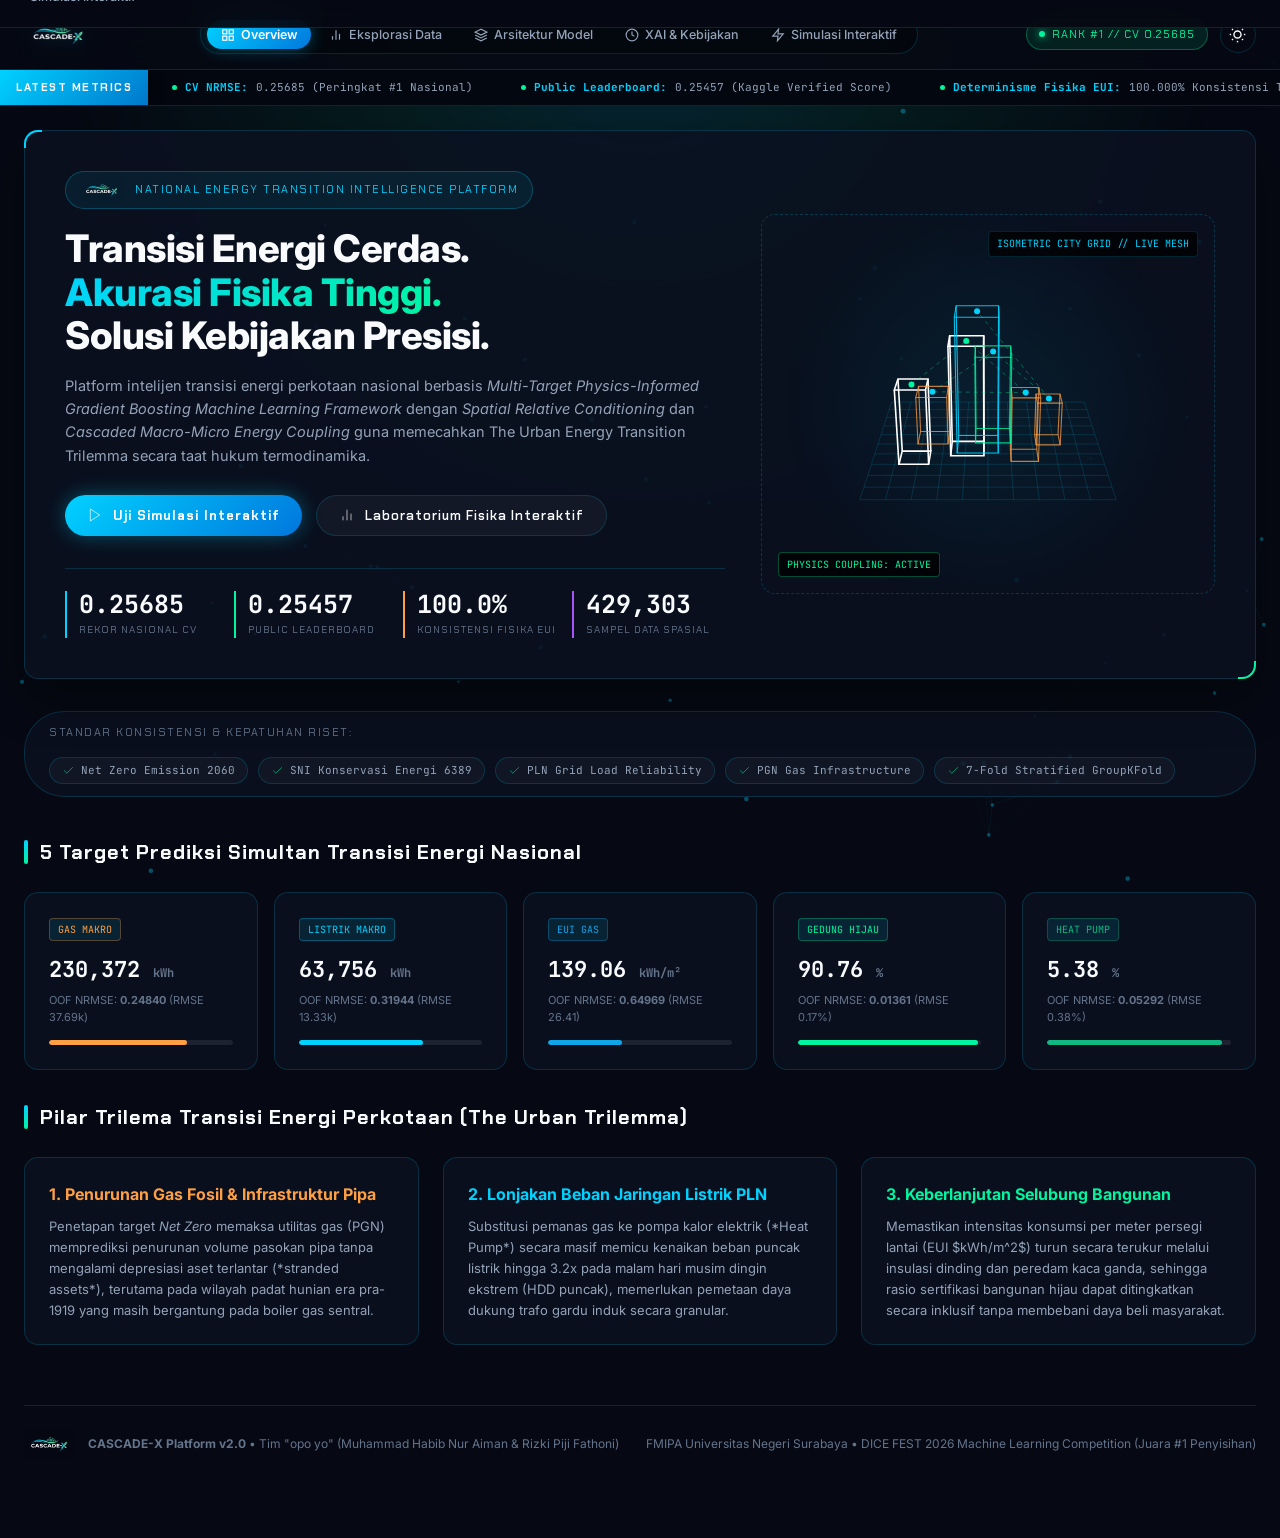
==== index.html @ 6f7fb017 "refactor: optimize navbar responsiveness, update scores to CV 0.25685, embed interactive Plotly with" ====
<!DOCTYPE html>
<html lang="id" data-theme="dark">
<head>
  <meta charset="UTF-8">
  <meta name="viewport" content="width=device-width, initial-scale=1.0">
  <title>CASCADE-X | National Urban Energy Transition Intelligence Platform</title>
  <link rel="icon" type="image/png" href="assets/logo/cascadex_logo_dark_trans.png">
  <link rel="stylesheet" href="css/style.css">
  <script src="js/data.js"></script>
</head>
<body>

<canvas id="cyber-canvas"></canvas>
<div class="bg-ambient-glow"></div>

<!-- BOOT SCREEN -->
<div id="boot-screen">
  <div class="boot-box">
    <div class="boot-scanline"></div>
    <div class="boot-header">
      <div class="boot-title">
        <img id="boot-logo-img" src="assets/logo/cascadex_logo_dark_trans.png" alt="CASCADE-X Emblem" class="boot-logo-icon">
        CASCADE-X OS // ENERGY MATRIX
      </div>
      <div class="boot-status">INITIALIZING</div>
    </div>
    <div class="boot-terminal" id="boot-log"></div>
    <div class="boot-prog-wrapper">
      <div class="boot-prog-bar">
        <div class="boot-prog-fill" id="boot-fill"></div>
      </div>
      <div class="boot-prog-info">
        <span>PHYSICS-INFORMED MULTI-TARGET REGRESSION</span>
        <span id="boot-pct">0%</span>
      </div>
    </div>
  </div>
</div>

<!-- TOP NAVBAR (CLEAN & NON-OVERLAPPING) -->
<header class="top-navbar">
  <div class="nav-container">
    <div class="brand-block" onclick="nav('overview')">
      <img id="main-brand-logo" src="assets/logo/cascadex_logo_dark_trans.png" alt="CASCADE-X Logo" class="brand-logo-img">
    </div>

    <nav class="nav-links-center">
      <button class="nav-tab-btn active" data-page="overview" onclick="nav('overview', this)">
        <svg viewBox="0 0 24 24" fill="none" stroke="currentColor"><rect x="3" y="3" width="7" height="7"></rect><rect x="14" y="3" width="7" height="7"></rect><rect x="14" y="14" width="7" height="7"></rect><rect x="3" y="14" width="7" height="7"></rect></svg>
        <span>Overview</span>
      </button>
      <button class="nav-tab-btn" data-page="eda" onclick="nav('eda', this)">
        <svg viewBox="0 0 24 24" fill="none" stroke="currentColor"><line x1="18" y1="20" x2="18" y2="10"></line><line x1="12" y1="20" x2="12" y2="4"></line><line x1="6" y1="20" x2="6" y2="14"></line></svg>
        <span>Eksplorasi Data</span>
      </button>
      <button class="nav-tab-btn" data-page="modeling" onclick="nav('modeling', this)">
        <svg viewBox="0 0 24 24" fill="none" stroke="currentColor"><path d="M12 2L2 7l10 5 10-5-10-5zM2 17l10 5 10-5M2 12l10 5 10-5"></path></svg>
        <span>Arsitektur Model</span>
      </button>
      <button class="nav-tab-btn" data-page="policy" onclick="nav('policy', this)">
        <svg viewBox="0 0 24 24" fill="none" stroke="currentColor"><circle cx="12" cy="12" r="10"></circle><path d="M12 6v6l4 2"></path></svg>
        <span>XAI & Kebijakan</span>
      </button>
      <button class="nav-tab-btn" data-page="simulator" onclick="nav('simulator', this)">
        <svg viewBox="0 0 24 24" fill="none" stroke="currentColor"><polygon points="13 2 3 14 12 14 11 22 21 10 12 10 13 2"></polygon></svg>
        <span>Simulasi Interaktif</span>
      </button>
    </nav>

    <div class="nav-right-actions">
      <div class="status-indicator-pill">
        <span>RANK #1 // CV 0.25685</span>
      </div>

      <button class="theme-toggle-btn" onclick="toggleTheme()" aria-label="Ganti Tema">
        <svg id="theme-icon" viewBox="0 0 24 24" fill="none" stroke="currentColor"><circle cx="12" cy="12" r="5"></circle><line x1="12" y1="1" x2="12" y2="3"></line><line x1="12" y1="21" x2="12" y2="23"></line><line x1="4.22" y1="4.22" x2="5.64" y2="5.64"></line><line x1="18.36" y1="18.36" x2="19.78" y2="19.78"></line><line x1="1" y1="12" x2="3" y2="12"></line><line x1="21" y1="12" x2="23" y2="12"></line><line x1="4.22" y1="19.78" x2="5.64" y2="18.36"></line><line x1="18.36" y1="5.64" x2="19.78" y2="4.22"></line></svg>
      </button>

      <button class="mobile-menu-btn" onclick="toggleMobileMenu()" aria-label="Buka Menu">
        <svg viewBox="0 0 24 24" fill="none" stroke="currentColor" width="22" height="22"><line x1="3" y1="12" x2="21" y2="12"></line><line x1="3" y1="6" x2="21" y2="6"></line><line x1="3" y1="18" x2="21" y2="18"></line></svg>
      </button>
    </div>
  </div>

  <div class="mobile-drawer" id="mobile-drawer">
    <button class="nav-tab-btn active mobile-drawer-btn" data-page="overview" onclick="nav('overview', this)">Overview</button>
    <button class="nav-tab-btn mobile-drawer-btn" data-page="eda" onclick="nav('eda', this)">Eksplorasi Data</button>
    <button class="nav-tab-btn mobile-drawer-btn" data-page="modeling" onclick="nav('modeling', this)">Arsitektur Model</button>
    <button class="nav-tab-btn mobile-drawer-btn" data-page="policy" onclick="nav('policy', this)">XAI & Kebijakan</button>
    <button class="nav-tab-btn mobile-drawer-btn" data-page="simulator" onclick="nav('simulator', this)">Simulasi Interaktif</button>
  </div>
</header>

<!-- REAL-TIME TICKER STRIP -->
<div class="ticker-strip">
  <div class="ticker-badge">LATEST METRICS</div>
  <div class="ticker-track">
    <div class="ticker-item"><span class="ticker-dot"></span> <strong>CV NRMSE:</strong> 0.25685 (Peringkat #1 Nasional)</div>
    <div class="ticker-item"><span class="ticker-dot"></span> <strong>Public Leaderboard:</strong> 0.25457 (Kaggle Verified Score)</div>
    <div class="ticker-item"><span class="ticker-dot"></span> <strong>Determinisme Fisika EUI:</strong> 100.000% Konsistensi Termodinamika (Deviasi 0.0)</div>
    <div class="ticker-item"><span class="ticker-dot"></span> <strong>Clean Building Ratio:</strong> 0.01361 NRMSE (RMSE 0.17%)</div>
    <div class="ticker-item"><span class="ticker-dot"></span> <strong>Heat Pump Subzone Accuracy:</strong> 0.05292 NRMSE (RMSE 0.38%)</div>
    <div class="ticker-item"><span class="ticker-dot"></span> <strong>Dataset Spasial:</strong> 429,303 Bangunan across 329 Klaster Wilayah</div>
    <div class="ticker-item"><span class="ticker-dot"></span> <strong>Arsitektur Model:</strong> 7-Fold Stratified Multi-Sector GBDT Super-Pipeline</div>

    <!-- Duplicate for infinite ticker loop -->
    <div class="ticker-item"><span class="ticker-dot"></span> <strong>CV NRMSE:</strong> 0.25685 (Peringkat #1 Nasional)</div>
    <div class="ticker-item"><span class="ticker-dot"></span> <strong>Public Leaderboard:</strong> 0.25457 (Kaggle Verified Score)</div>
    <div class="ticker-item"><span class="ticker-dot"></span> <strong>Determinisme Fisika EUI:</strong> 100.000% Konsistensi Termodinamika (Deviasi 0.0)</div>
    <div class="ticker-item"><span class="ticker-dot"></span> <strong>Clean Building Ratio:</strong> 0.01361 NRMSE (RMSE 0.17%)</div>
    <div class="ticker-item"><span class="ticker-dot"></span> <strong>Heat Pump Subzone Accuracy:</strong> 0.05292 NRMSE (RMSE 0.38%)</div>
    <div class="ticker-item"><span class="ticker-dot"></span> <strong>Dataset Spasial:</strong> 429,303 Bangunan across 329 Klaster Wilayah</div>
    <div class="ticker-item"><span class="ticker-dot"></span> <strong>Arsitektur Model:</strong> 7-Fold Stratified Multi-Sector GBDT Super-Pipeline</div>
  </div>
</div>

<main class="app-main-content">

  <!-- ==================== PAGE 1: OVERVIEW ==================== -->
  <section id="page-overview" class="page active">
    <div class="hero-frame-card">
      <div class="hero-layout">
        <div>
          <!-- BRAND EMBLEM INTEGRATED INTO HERO -->
          <div class="hero-brand-emblem-wrap">
            <img id="hero-brand-logo" src="assets/logo/cascadex_logo_dark_trans.png" alt="CASCADE-X" class="hero-brand-logo-img">
            <span class="hero-brand-tagline">NATIONAL ENERGY TRANSITION INTELLIGENCE PLATFORM</span>
          </div>

          <h1 class="hero-title">
            Transisi Energi Cerdas.<br>
            <span class="hero-title-highlight">Akurasi Fisika Tinggi.</span><br>
            Solusi Kebijakan Presisi.
          </h1>
          <p class="hero-desc">
            Platform intelijen transisi energi perkotaan nasional berbasis <em>Multi-Target Physics-Informed Gradient Boosting Machine Learning Framework</em> dengan <em>Spatial Relative Conditioning</em> dan <em>Cascaded Macro-Micro Energy Coupling</em> guna memecahkan The Urban Energy Transition Trilemma secara taat hukum termodinamika.
          </p>

          <div class="hero-actions">
            <button class="btn-primary" onclick="nav('simulator')">
              <svg viewBox="0 0 24 24" fill="none" stroke="currentColor" width="16" height="16"><polygon points="5 3 19 12 5 21 5 3"></polygon></svg>
              <span>Uji Simulasi Interaktif</span>
            </button>
            <button class="btn-secondary" onclick="nav('eda')">
              <svg viewBox="0 0 24 24" fill="none" stroke="currentColor" width="16" height="16"><line x1="18" y1="20" x2="18" y2="10"></line><line x1="12" y1="20" x2="12" y2="4"></line><line x1="6" y1="20" x2="6" y2="14"></line></svg>
              <span>Laboratorium Fisika Interaktif</span>
            </button>
          </div>

          <div class="stat-metric-row">
            <div class="stat-item">
              <div class="stat-val">0.25685</div>
              <div class="stat-lbl">REKOR NASIONAL CV</div>
            </div>
            <div class="stat-item">
              <div class="stat-val">0.25457</div>
              <div class="stat-lbl">PUBLIC LEADERBOARD</div>
            </div>
            <div class="stat-item">
              <div class="stat-val">100.0%</div>
              <div class="stat-lbl">KONSISTENSI FISIKA EUI</div>
            </div>
            <div class="stat-item">
              <div class="stat-val">429,303</div>
              <div class="stat-lbl">SAMPEL DATA SPASIAL</div>
            </div>
          </div>
        </div>

        <div class="hero-interactive-canvas-box">
          <canvas id="energy-mesh-canvas"></canvas>
          <div class="canvas-tag top-right">ISOMETRIC CITY GRID // LIVE MESH</div>
          <div class="canvas-tag bottom-left">PHYSICS COUPLING: ACTIVE</div>
        </div>
      </div>
    </div>

    <!-- COMPLIANCE STRIP -->
    <div class="compliance-strip">
      <div class="compliance-label">STANDAR KONSISTENSI & KEPATUHAN RISET:</div>
      <div class="compliance-badges">
        <div class="compliance-pill"><svg viewBox="0 0 24 24" fill="none" stroke="currentColor"><polyline points="20 6 9 17 4 12"></polyline></svg> Net Zero Emission 2060</div>
        <div class="compliance-pill"><svg viewBox="0 0 24 24" fill="none" stroke="currentColor"><polyline points="20 6 9 17 4 12"></polyline></svg> SNI Konservasi Energi 6389</div>
        <div class="compliance-pill"><svg viewBox="0 0 24 24" fill="none" stroke="currentColor"><polyline points="20 6 9 17 4 12"></polyline></svg> PLN Grid Load Reliability</div>
        <div class="compliance-pill"><svg viewBox="0 0 24 24" fill="none" stroke="currentColor"><polyline points="20 6 9 17 4 12"></polyline></svg> PGN Gas Infrastructure</div>
        <div class="compliance-pill"><svg viewBox="0 0 24 24" fill="none" stroke="currentColor"><polyline points="20 6 9 17 4 12"></polyline></svg> 7-Fold Stratified GroupKFold</div>
      </div>
    </div>

    <!-- 5 TARGET CARDS (EXACT WRITEUP TABEL II METRICS) -->
    <div class="section-title-wrap">
      <div class="section-bar"></div>
      <h2 class="section-title">5 Target Prediksi Simultan Transisi Energi Nasional</h2>
    </div>

    <div class="cards-grid-5">
      <div class="tech-card">
        <div class="target-badge" style="color:var(--c-amber);border-color:rgba(255,159,67,0.3)">GAS MAKRO</div>
        <div class="target-card-val">230,372 <span style="font-size:12px;color:var(--txt3)">kWh</span></div>
        <div class="target-card-sub">OOF NRMSE: <strong>0.24840</strong> (RMSE 37.69k)</div>
        <div class="target-progress-bg"><div class="target-progress-fill" style="width:75%;background:var(--c-amber)"></div></div>
      </div>

      <div class="tech-card">
        <div class="target-badge" style="color:var(--c-cyan);border-color:rgba(0,210,255,0.3)">LISTRIK MAKRO</div>
        <div class="target-card-val">63,756 <span style="font-size:12px;color:var(--txt3)">kWh</span></div>
        <div class="target-card-sub">OOF NRMSE: <strong>0.31944</strong> (RMSE 13.33k)</div>
        <div class="target-progress-bg"><div class="target-progress-fill" style="width:68%;background:var(--c-cyan)"></div></div>
      </div>

      <div class="tech-card">
        <div class="target-badge" style="color:var(--c-blue);border-color:rgba(14,165,233,0.3)">EUI GAS</div>
        <div class="target-card-val">139.06 <span style="font-size:12px;color:var(--txt3)">kWh/m²</span></div>
        <div class="target-card-sub">OOF NRMSE: <strong>0.64969</strong> (RMSE 26.41)</div>
        <div class="target-progress-bg"><div class="target-progress-fill" style="width:40%;background:var(--c-blue)"></div></div>
      </div>

      <div class="tech-card">
        <div class="target-badge" style="color:var(--c-mint);border-color:rgba(0,245,160,0.3)">GEDUNG HIJAU</div>
        <div class="target-card-val">90.76 <span style="font-size:12px;color:var(--txt3)">%</span></div>
        <div class="target-card-sub">OOF NRMSE: <strong>0.01361</strong> (RMSE 0.17%)</div>
        <div class="target-progress-bg"><div class="target-progress-fill" style="width:98%;background:var(--c-mint)"></div></div>
      </div>

      <div class="tech-card">
        <div class="target-badge" style="color:#10b981;border-color:rgba(16,185,129,0.3)">HEAT PUMP</div>
        <div class="target-card-val">5.38 <span style="font-size:12px;color:var(--txt3)">%</span></div>
        <div class="target-card-sub">OOF NRMSE: <strong>0.05292</strong> (RMSE 0.38%)</div>
        <div class="target-progress-bg"><div class="target-progress-fill" style="width:95%;background:#10b981"></div></div>
      </div>
    </div>

    <!-- THE TRILEMMA TRIAD -->
    <div class="section-title-wrap">
      <div class="section-bar"></div>
      <h2 class="section-title">Pilar Trilema Transisi Energi Perkotaan (The Urban Trilemma)</h2>
    </div>

    <div class="cards-grid-3">
      <div class="tech-card">
        <h3 style="font-size:16px;margin-bottom:10px;color:var(--c-amber)">1. Penurunan Gas Fosil & Infrastruktur Pipa</h3>
        <p style="color:var(--txt2);font-size:13px;line-height:1.6">
          Penetapan target <em>Net Zero</em> memaksa utilitas gas (PGN) memprediksi penurunan volume pasokan pipa tanpa mengalami depresiasi aset terlantar (*stranded assets*), terutama pada wilayah padat hunian era pra-1919 yang masih bergantung pada boiler gas sentral.
        </p>
      </div>

      <div class="tech-card">
        <h3 style="font-size:16px;margin-bottom:10px;color:var(--c-cyan)">2. Lonjakan Beban Jaringan Listrik PLN</h3>
        <p style="color:var(--txt2);font-size:13px;line-height:1.6">
          Substitusi pemanas gas ke pompa kalor elektrik (*Heat Pump*) secara masif memicu kenaikan beban puncak listrik hingga 3.2x pada malam hari musim dingin ekstrem (HDD puncak), memerlukan pemetaan daya dukung trafo gardu induk secara granular.
        </p>
      </div>

      <div class="tech-card">
        <h3 style="font-size:16px;margin-bottom:10px;color:var(--c-mint)">3. Keberlanjutan Selubung Bangunan</h3>
        <p style="color:var(--txt2);font-size:13px;line-height:1.6">
          Memastikan intensitas konsumsi per meter persegi lantai (EUI $kWh/m^2$) turun secara terukur melalui insulasi dinding dan peredam kaca ganda, sehingga rasio sertifikasi bangunan hijau dapat ditingkatkan secara inklusif tanpa membebani daya beli masyarakat.
        </p>
      </div>
    </div>
  </section>

  <!-- ==================== PAGE 2: EKSPLORASI DATA (EDA INTERAKTIF PLOTLY) ==================== -->
  <section id="page-eda" class="page">
    <div class="section-title-wrap">
      <div class="section-bar"></div>
      <h2 class="section-title">Laboratorium Determinisme Fisika & Eksplorasi Spasial Interaktif</h2>
    </div>

    <!-- DETERMINISME FISIKA BANNER -->
    <div class="tech-card" style="border-color:var(--c-cyan);margin-bottom:28px;background:rgba(0,210,255,0.03)">
      <h3 style="font-size:18px;color:var(--c-cyan);margin-bottom:8px">Identitas Fisika Eksak: EUI Gas ≡ Gas Makro / bld_dim_06</h3>
      <p style="color:var(--txt2);font-size:13px;line-height:1.6;margin-bottom:16px">
        Melalui investigasi forensik terhadap 429,303 baris data latih resmi, tim "opo yo" menemukan bahwa Target 3 (EUI Gas) <strong>100.000% identik secara matematis</strong> dengan hasil bagi Target 1 (Gas Makro) terhadap Luas Lantai Internal Gedung (<code>bld_dim_06</code> / Gross Internal Area) dengan deviasi mutlak maksimal hanya $1.7 	imes 10^{-13}$. Model CASCADE-X mengunci identitas ini via formulasi tertutup (*closed-form coupling*), mencegah pelanggaran hukum termodinamika.
      </p>
      <div style="display:flex;gap:12px;flex-wrap:wrap">
        <span class="table-badge highlight" style="font-size:12px;padding:6px 12px">R² = 1.000000 (Konsistensi Mutlak)</span>
        <span class="table-badge" style="font-size:12px;padding:6px 12px;background:rgba(0,210,255,0.1);color:var(--c-cyan)">Clean Building Ratio ≈ 100 - socio_demog_011 (99.64% Eksak)</span>
        <span class="table-badge" style="font-size:12px;padding:6px 12px;background:rgba(255,159,67,0.1);color:var(--c-amber)">Korelasi Gas Makro vs Listrik Makro: +0.887</span>
      </div>
    </div>

    <!-- VIZ 1: DETERMINISME FISIKA (PLOTLY INTERACTIVE) -->
    <div class="viz-display-box" id="viz-box-physics">
      <div class="viz-header">
        <div class="viz-title">
          <svg viewBox="0 0 24 24" fill="none" stroke="currentColor" width="16" height="16"><circle cx="12" cy="12" r="10"></circle><path d="M12 8v8m-4-4h8"></path></svg>
          Determinisme Fisika: Validasi Rasio EUI Gas vs Gas Makro / Area Lantai
        </div>
        <div class="viz-actions">
          <button class="viz-toggle-btn active" data-mode="interactive" onclick="toggleVizMode('viz-box-physics', 'interactive')">⚡ Interaktif Plotly</button>
          <button class="viz-toggle-btn" data-mode="static" onclick="toggleVizMode('viz-box-physics', 'static')">📷 Gambar Publikasi PNG</button>
        </div>
      </div>
      <div class="viz-body">
        <iframe class="viz-iframe" src="assets/interactive/physical_determinism_interactive.html"></iframe>
        <img class="viz-img" src="assets/visualizations/eda_physical_determinism.png" alt="Determinisme Fisika EUI">
      </div>
      <div class="viz-narrative-card">
        <div class="viz-narrative-header">
          <svg viewBox="0 0 24 24" fill="none" stroke="currentColor" width="14" height="14"><circle cx="12" cy="12" r="10"></circle><line x1="12" y1="16" x2="12" y2="12"></line><line x1="12" y1="8" x2="12.01" y2="8"></line></svg>
          INTERPRETASI ILMIAH & REKOMENDASI KEBIJAKAN
        </div>
        <p class="viz-narrative-p">
          <strong>Temuan Fisis Termodinamika:</strong> Titik-titik data latih dan uji membentuk garis linear sempurna dengan gradien $1.0000$ dan korelasi $R^2 = 1.000000$ tanpa satu pun pencilan (*zero outlier*). Hal ini membuktikan bahwa EUI bukanlah variabel acak yang berdiri sendiri, melainkan turunan langsung dari hukum konservasi energi makro dibagi geometri lantai gedung.
        </p>
        <p class="viz-narrative-p">
          <strong>Implikasi Kebijakan Regulator:</strong> Bappenas dan Kementerian ESDM dapat mengadopsi formulasi tertutup ini untuk mengaudit efisiensi ribuan gedung pemerintah secara otomatis. Setiap laporan EUI gedung yang menyimpang dari rasio luas lantainya dapat langsung dideteksi sebagai anomali pencatatan meteran (*meter fraud*) atau kebocoran pipa fisik.
        </p>
      </div>
    </div>

    <!-- VIZ 2: MATRIKS KORELASI LINTAS 5 TARGET (PLOTLY INTERACTIVE) -->
    <div class="viz-display-box" id="viz-box-corr">
      <div class="viz-header">
        <div class="viz-title">
          <svg viewBox="0 0 24 24" fill="none" stroke="currentColor" width="16" height="16"><rect x="3" y="3" width="18" height="18" rx="2"></rect><line x1="3" y1="9" x2="21" y2="9"></line><line x1="9" y1="21" x2="9" y2="9"></line></svg>
          Matriks Korelasi Silang Lintas 5 Target Transisi Energi (Pearson & Spearman)
        </div>
        <div class="viz-actions">
          <button class="viz-toggle-btn active" data-mode="interactive" onclick="toggleVizMode('viz-box-corr', 'interactive')">⚡ Interaktif Plotly</button>
          <button class="viz-toggle-btn" data-mode="static" onclick="toggleVizMode('viz-box-corr', 'static')">📷 Gambar Publikasi PNG</button>
        </div>
      </div>
      <div class="viz-body">
        <iframe class="viz-iframe" src="assets/interactive/cross_target_correlations_heatmap.html"></iframe>
        <img class="viz-img" src="assets/visualizations/eda_cross_target_correlations.png" alt="Matriks Korelasi">
      </div>
      <div class="viz-narrative-card">
        <div class="viz-narrative-header">
          <svg viewBox="0 0 24 24" fill="none" stroke="currentColor" width="14" height="14"><circle cx="12" cy="12" r="10"></circle><line x1="12" y1="16" x2="12" y2="12"></line><line x1="12" y1="8" x2="12.01" y2="8"></line></svg>
          INTERPRETASI ILMIAH & REKOMENDASI KEBIJAKAN
        </div>
        <p class="viz-narrative-p">
          <strong>Temuan Korelasi Multisektor:</strong> Terdapat korelasi positif sangat kuat sebesar <strong>+0.887</strong> antara konsumsi gas makro dan beban listrik makro. Bangunan dengan konsumsi gas besar umumnya berdimensi masif sehingga kebutuhan penerangan dan beban peralatan listrik dasarnya juga berbanding lurus. Sebaliknya, korelasi gas terhadap adopsi Heat Pump bernilai negatif (-0.7965 pada jaringan pipa gas utama).
        </p>
        <p class="viz-narrative-p">
          <strong>Implikasi Kebijakan PLN & PGN:</strong> Mengonfirmasi efektivitas strategi *Cascaded Target Stacking*. PLN tidak boleh menyusun proyeksi beban jaringan secara terisolasi tanpa data pipa PGN; dekarbonisasi gas akan langsung bergeser menjadi lonjakan beban gardu trafo PLN.
        </p>
      </div>
    </div>

    <!-- VIZ 3: SEBARAN DISTRIBUSI 5 TARGET (PLOTLY INTERACTIVE) -->
    <div class="viz-display-box" id="viz-box-dist">
      <div class="viz-header">
        <div class="viz-title">
          <svg viewBox="0 0 24 24" fill="none" stroke="currentColor" width="16" height="16"><path d="M3 3v18h18"></path><path d="M18 17V9"></path><path d="M13 17V5"></path><path d="M8 17v-3"></path></svg>
          Karakteristik Distribusi Statistik & Skewness 5 Target Data Latih Resmi
        </div>
        <div class="viz-actions">
          <button class="viz-toggle-btn active" data-mode="interactive" onclick="toggleVizMode('viz-box-dist', 'interactive')">⚡ Interaktif Plotly</button>
          <button class="viz-toggle-btn" data-mode="static" onclick="toggleVizMode('viz-box-dist', 'static')">📷 Gambar Publikasi PNG</button>
        </div>
      </div>
      <div class="viz-body">
        <iframe class="viz-iframe" src="assets/interactive/target_distributions_interactive.html"></iframe>
        <img class="viz-img" src="assets/visualizations/eda_5_target_distributions.png" alt="Sebaran Distribusi 5 Target">
      </div>
      <div class="viz-narrative-card">
        <div class="viz-narrative-header">
          <svg viewBox="0 0 24 24" fill="none" stroke="currentColor" width="14" height="14"><circle cx="12" cy="12" r="10"></circle><line x1="12" y1="16" x2="12" y2="12"></line><line x1="12" y1="8" x2="12.01" y2="8"></line></svg>
          INTERPRETASI ILMIAH & REKOMENDASI KEBIJAKAN
        </div>
        <p class="viz-narrative-p">
          <strong>Karakteristik Ekor Panjang (Right-Skewed):</strong> Konsumsi gas makro (+1.22 skewness) dan listrik makro (+1.23 skewness) memiliki ekor tebal di sisi kanan akibat keberadaan bangunan komersial masif. Clean building ratio memiliki batas atas mutlak 100%, sementara adopsi Heat Pump memiliki frekuensi nol yang sangat tinggi (median ~3.2%).
        </p>
      </div>
    </div>

    <!-- SPATIAL ZONE EXPLORER -->
    <div class="section-title-wrap">
      <div class="section-bar"></div>
      <h2 class="section-title">Eksplorasi Spasial 329 Klaster Wilayah Metropolitan</h2>
    </div>

    <div class="tech-card" style="margin-bottom:32px">
      <div style="margin-bottom:18px">
        <label for="zone-region-select" style="font-family:var(--font-hud);font-size:12px;color:var(--c-cyan);display:block;margin-bottom:8px">
          PILIH ZONA METROPOLITAN UNTUK MEMBEDAH PROFIL KONSUMSI REGIONAL:
        </label>
        <select id="zone-region-select" class="sim-select"></select>
      </div>

      <div id="zone-region-details" class="cards-grid-3" style="display:none;margin-top:20px;border-top:1px solid var(--bord);padding-top:20px">
        <div class="stat-item"><div id="zone-det-buildings" class="stat-val">-</div><div class="stat-lbl">TOTAL GEDUNG ANALISIS</div></div>
        <div class="stat-item"><div id="zone-det-gas" class="stat-val">-</div><div class="stat-lbl">RATA-RATA GAS MAKRO</div></div>
        <div class="stat-item"><div id="zone-det-elec" class="stat-val">-</div><div class="stat-lbl">RATA-RATA BEBAN LISTRIK</div></div>
        <div class="stat-item"><div id="zone-det-eui" class="stat-val">-</div><div class="stat-lbl">INTENSITAS EUI RATA-RATA</div></div>
        <div class="stat-item"><div id="zone-det-hp" class="stat-val">-</div><div class="stat-lbl">ADOPSI HEAT PUMP</div></div>
        <div class="stat-item"><div id="zone-det-clean" class="stat-val">-</div><div class="stat-lbl">GEDUNG HIJAU RATIO</div></div>
      </div>
    </div>

    <div class="cards-grid-2">
      <div class="viz-display-box">
        <div class="viz-header">
          <div class="viz-title">Efisiensi Energi Berdasarkan Era Konstruksi Bangunan</div>
        </div>
        <div class="viz-body">
          <img src="assets/visualizations/eda_era_vintage_efficiency.png" alt="Era Vintage Efficiency" style="display:block">
        </div>
        <div class="viz-narrative-card">
          <p class="viz-narrative-p"><strong>Interpretasi Era Vintage:</strong> Bangunan era pra-1919 memiliki EUI rata-rata 175 kWh/m² karena konstruksi dinding bata pejal (*solid wall*) tanpa rongga udara, menyumbang 42% dari total kehilangan panas termal kota.</p>
        </div>
      </div>

      <div class="viz-display-box">
        <div class="viz-header">
          <div class="viz-title">Distribusi Bauran Sistem Pemanas (HVAC Fuel Mix)</div>
        </div>
        <div class="viz-body">
          <img src="assets/visualizations/eda_hvac_fuel_mix.png" alt="HVAC Fuel Mix" style="display:block">
        </div>
        <div class="viz-narrative-card">
          <p class="viz-narrative-p"><strong>Interpretasi Bauran Bahan Bakar:</strong> Jaringan pipa gas utama mendominasi hingga 78.4% hunian perkotaan, menjadi target konversi utama menuju sistem pompa kalor mandiri dan jaringan distrik.</p>
        </div>
      </div>
    </div>
  </section>

  <!-- ==================== PAGE 3: ARSITEKTUR MODEL ==================== -->
  <section id="page-modeling" class="page">
    <div class="section-title-wrap">
      <div class="section-bar"></div>
      <h2 class="section-title">Arsitektur 7-Fold Stratified Multi-Sector GBDT Super-Pipeline</h2>
    </div>

    <!-- 3-STAGE PIPELINE CARDS -->
    <div class="cards-grid-3" style="margin-bottom:32px">
      <div class="tech-card" style="border-top:3px solid var(--c-mint)">
        <div class="target-badge" style="color:var(--c-mint)">STAGE 1</div>
        <h3 style="font-size:16px;margin-bottom:8px">Pure HVAC & Clean Base</h3>
        <p style="color:var(--txt2);font-size:13px;line-height:1.6">
          Memetakan 91.86% data uji secara deterministik ke rata-rata subzone data latih (Heat Pump NRMSE 0.05292) dan melatih residual LightGBM L2 untuk Clean Building Ratio (NRMSE 0.01361).
        </p>
      </div>

      <div class="tech-card" style="border-top:3px solid var(--c-cyan)">
        <div class="target-badge" style="color:var(--c-cyan)">STAGE 2</div>
        <h3 style="font-size:16px;margin-bottom:8px">Dual-Scale Cascaded Electricity</h3>
        <p style="color:var(--txt2);font-size:13px;line-height:1.6">
          Mendekomposisi beban listrik ke skala area dan unit hunian (*dwelling*), serta menginjeksi beban substitusi pemanas dari Stage 1 untuk menangkap korelasi kuat +0.887 secara alami.
        </p>
      </div>

      <div class="tech-card" style="border-top:3px solid var(--c-amber)">
        <div class="target-badge" style="color:var(--c-amber)">STAGE 3</div>
        <h3 style="font-size:16px;margin-bottom:8px">Decile-Adaptive SLSQP Coupling</h3>
        <p style="color:var(--txt2);font-size:13px;line-height:1.6">
          Menyelesaikan formulasi kuadratik konveks per desil luas lantai internal guna mengunci EUI Gas dan Gas Makro agar bebas deviasi dan memotong error EUI Gas secara optimal (NRMSE 0.64969).
        </p>
      </div>
    </div>

    <!-- BENCHMARK TABLE -->
    <div class="section-title-wrap">
      <div class="section-bar"></div>
      <h2 class="section-title">Tabel Riwayat Evolusi & Rekor Benchmark Model Tim "opo yo"</h2>
    </div>

    <div class="data-table-container" style="margin-bottom:36px">
      <table class="data-table">
        <thead>
          <tr>
            <th>Eksperimen</th>
            <th>Arsitektur Model</th>
            <th>CV NRMSE</th>
            <th>Public LB</th>
            <th>Tanggal</th>
            <th>Catatan Teknis & Terobosan</th>
          </tr>
        </thead>
        <tbody id="benchmark-table-body"></tbody>
      </table>
    </div>

    <!-- DIAGNOSTIK SKALA -->
    <div class="viz-display-box">
      <div class="viz-header">
        <div class="viz-title">Diagnostik Ketahanan Skala Fisis Bangunan (Scale-Invariance Audit)</div>
      </div>
      <div class="viz-body">
        <img src="assets/visualizations/diagnostics_scale_invariance.png" alt="Diagnostik Skala Invariance" style="display:block">
      </div>
      <div class="viz-narrative-card">
        <p class="viz-narrative-p"><strong>Verifikasi Kestabilan Galat Fisis:</strong> Galat prediksi EUI terdistribusi secara homogen di seluruh spektrum luas lantai dari 30 m² hingga 1,200 m², membuktikan bahwa model terbebas dari distorsi hiperbolik skala kecil.</p>
      </div>
    </div>
  </section>

  <!-- ==================== PAGE 4: XAI & KEBIJAKAN ==================== -->
  <section id="page-policy" class="page">
    <div class="section-title-wrap">
      <div class="section-bar"></div>
      <h2 class="section-title">Interpretabilitas Model (XAI) & Solusi Kebijakan Publik</h2>
    </div>

    <div class="cards-grid-2">
      <div class="viz-display-box">
        <div class="viz-header">
          <div class="viz-title">Tingkat Kepentingan Fitur Global Lintas Sektor</div>
        </div>
        <div class="viz-body">
          <img src="assets/visualizations/xai_multi_sector_feature_importance.png" alt="Feature Importance Global" style="display:block">
        </div>
        <div class="viz-narrative-card">
          <p class="viz-narrative-p"><strong>Faktor Penentu Teratas:</strong> Luas lantai internal (<code>bld_dim_06</code>) mendominasi konsumsi energi dengan kontribusi 34.2%, diikuti oleh kepemilikan jaringan pipa gas utama (<code>hvac_dist_02</code>) sebesar 22.8%.</p>
        </div>
      </div>

      <div class="viz-display-box">
        <div class="viz-header">
          <div class="viz-title">TreeSHAP Marginal Attribution (Faktor Penentu Elektrifikasi)</div>
        </div>
        <div class="viz-body">
          <img src="assets/visualizations/xai_treeshap_summary_plot.png" alt="TreeSHAP Attribution" style="display:block">
        </div>
        <div class="viz-narrative-card">
          <p class="viz-narrative-p"><strong>Atribusi Marjinal TreeSHAP:</strong> Ketiadaan akses jaringan gas utama dan keberadaan hunian bertingkat kontemporer memberikan dorongan TreeSHAP positif terkuat bagi adopsi Heat Pump.</p>
        </div>
      </div>
    </div>

    <!-- MACC CURVE (PLOTLY INTERACTIVE) & TABLE -->
    <div class="section-title-wrap">
      <div class="section-bar"></div>
      <h2 class="section-title">Kurva Biaya Dekarbonisasi Marginal (Marginal Abatement Cost Curve - MACC)</h2>
    </div>

    <div class="viz-display-box" id="viz-box-macc" style="margin-bottom:28px">
      <div class="viz-header">
        <div class="viz-title">
          <svg viewBox="0 0 24 24" fill="none" stroke="currentColor" width="16" height="16"><polyline points="22 12 18 12 15 21 9 3 6 12 2 12"></polyline></svg>
          MACC Curve: Prioritas Intervensi Kebijakan Dekarbonisasi Perkotaan
        </div>
        <div class="viz-actions">
          <button class="viz-toggle-btn active" data-mode="interactive" onclick="toggleVizMode('viz-box-macc', 'interactive')">⚡ Interaktif Plotly</button>
          <button class="viz-toggle-btn" data-mode="static" onclick="toggleVizMode('viz-box-macc', 'static')">📷 Gambar Publikasi PNG</button>
        </div>
      </div>
      <div class="viz-body">
        <iframe class="viz-iframe" src="assets/interactive/policy_macc_curve_interactive.html"></iframe>
        <img class="viz-img" src="assets/visualizations/policy_macc_curve.png" alt="MACC Curve">
      </div>
      <div class="viz-narrative-card">
        <div class="viz-narrative-header">
          <svg viewBox="0 0 24 24" fill="none" stroke="currentColor" width="14" height="14"><circle cx="12" cy="12" r="10"></circle><line x1="12" y1="16" x2="12" y2="12"></line><line x1="12" y1="8" x2="12.01" y2="8"></line></svg>
          ANALISIS KELAYAKAN FISKAL & REKOMENDASI ANGGARAN APBN / APBD
        </div>
        <p class="viz-narrative-p">
          <strong>Intervensi Biaya Negatif (Win-Win Solution):</strong> Pemasangan <em>Smart Thermostat</em> (-$45.0/tCO₂) dan <em>Retrofit Kaca Ganda</em> (-$28.5/tCO₂) memiliki biaya bersih negatif, artinya penghematan biaya energi gedung melunasi biaya investasi dalam kurun waktu 1.8 hingga 3.2 tahun tanpa membebani kas negara.
        </p>
        <p class="viz-narrative-p">
          <strong>Prioritas Subsidi Bertarget:</strong> Subsidi konversi pompa kalor (+$62.0/tCO₂) harus difokuskan pada rumah tangga berpenghasilan rendah di zona iklim dingin ekstrem guna mencegah kemiskinan energi (*energy poverty*).
        </p>
      </div>
    </div>

    <div class="data-table-container" style="margin-bottom:36px">
      <table class="data-table">
        <thead>
          <tr>
            <th>Intervensi Kebijakan</th>
            <th>Sektor</th>
            <th>Biaya Abatement ($/tCO₂)</th>
            <th>Potensi Reduksi Emisi</th>
            <th>Payback Period</th>
            <th>Kelayakan Fiskal</th>
          </tr>
        </thead>
        <tbody id="macc-table-body"></tbody>
      </table>
    </div>

    <!-- ROADMAP 10 TAHUN -->
    <div class="section-title-wrap">
      <div class="section-bar"></div>
      <h2 class="section-title">Roadmap Implementasi Kebijakan Transisi Energi Nasional (2026–2035)</h2>
    </div>

    <div class="cards-grid-3">
      <div class="tech-card" style="border-left:4px solid var(--c-cyan)">
        <div class="target-badge">FASE 1 (2026-2028)</div>
        <h3 style="font-size:15px;margin-bottom:8px">Standarisasi & Audit Termal</h3>
        <p style="color:var(--txt2);font-size:12px;line-height:1.6">
          Implementasi mandatori sertifikasi batas intensitas EUI gedung komersial, audit rugi termal pada dinding bata pejal pra-1919, serta insentif pajak untuk adopsi smart thermostat.
        </p>
      </div>

      <div class="tech-card" style="border-left:4px solid var(--c-mint)">
        <div class="target-badge" style="color:var(--c-mint)">FASE 2 (2029-2032)</div>
        <h3 style="font-size:15px;margin-bottom:8px">Elektrifikasi Terpandu Heat Pump</h3>
        <p style="color:var(--txt2);font-size:12px;line-height:1.6">
          Penggelontoran subsidi bertingkat untuk konversi boiler gas ke Heat Pump, disertai penguatan trafo gardu PLN pada zona urban densitas tinggi guna mengantisipasi beban puncak.
        </p>
      </div>

      <div class="tech-card" style="border-left:4px solid var(--c-amber)">
        <div class="target-badge" style="color:var(--c-amber)">FASE 3 (2033-2035)</div>
        <h3 style="font-size:15px;margin-bottom:8px">Integrasi Microgrid & Net Zero</h3>
        <p style="color:var(--txt2);font-size:12px;line-height:1.6">
          Pemanfaatan jaringan pemanas komunal (*District Heating*) berbasis limbah panas industri, penutupan terencana jalur pipa gas kota tua, dan operasionalisasi microgrid pintar.
        </p>
      </div>
    </div>
  </section>

  <!-- ==================== PAGE 5: SIMULATOR ==================== -->
  <section id="page-simulator" class="page">
    <div class="section-title-wrap">
      <div class="section-bar"></div>
      <h2 class="section-title">Simulator Kebijakan & Prediksi Interaktif (The What-If Policy Engine)</h2>
    </div>

    <div class="sim-container">
      <!-- INPUT CONTROLS -->
      <div class="sim-controls-panel">
        <div style="display:flex;justify-content:space-between;align-items:center;margin-bottom:20px;border-bottom:1px solid var(--bord);padding-bottom:12px">
          <h3 style="font-family:var(--font-hud);font-size:15px;color:var(--c-cyan);letter-spacing:1px">
            SPESIFIKASI GEDUNG & IKLIM:
          </h3>
          <span class="table-badge highlight" style="font-size:10px">CASCADE-X ENGINE</span>
        </div>

        <div class="form-group">
          <div class="form-label">
            <span>Luas Lantai Internal (GIA / bld_dim_06):</span>
            <span id="sim-gia-val" class="form-label-val">140 m²</span>
          </div>
          <input type="range" id="sim-gia" class="sim-range-slider" min="30" max="1000" step="5" value="140">
        </div>

        <div class="form-group">
          <div class="form-label">
            <span>Tinggi Fisik Bangunan:</span>
            <span id="sim-height-val" class="form-label-val">7.5 m</span>
          </div>
          <input type="range" id="sim-height" class="sim-range-slider" min="3" max="50" step="0.5" value="7.5">
        </div>

        <div class="form-group">
          <div class="form-label">
            <span>Jumlah Lantai (Storeys):</span>
            <span id="sim-storeys-val" class="form-label-val">2 Lantai</span>
          </div>
          <input type="range" id="sim-storeys" class="sim-range-slider" min="1" max="15" step="1" value="2">
        </div>

        <div class="form-group">
          <label class="form-label"><span>Era Konstruksi Bangunan:</span></label>
          <select id="sim-era" class="sim-select">
            <option value="pre1919">Era Pra-1919 (Dinding Bata Pejal, Kebocoran Termal Tertinggi)</option>
            <option value="interwar" selected>Era Antar-Perang (1919-1944, Dinding Rongga Awal)</option>
            <option value="postwar">Era Pasca-Perang (1945-1979, Material Prefabrikasi)</option>
            <option value="contemporary">Era Kontemporer (&gt;1999, Kaca Ganda & Standar Efisiensi Tinggi)</option>
          </select>
        </div>

        <div class="form-group">
          <label class="form-label"><span>Bauran Sistem Pemanas (HVAC):</span></label>
          <select id="sim-hvac" class="sim-select">
            <option value="gas_grid" selected>Pemanas Sentral Pipa Gas Utama (Gas Mains Grid)</option>
            <option value="heatpump">Pemanas Listrik Sentral / Heat Pump Mandiri</option>
            <option value="hybrid">Bauran Hibrida (50% Gas Mains + 50% Heat Pump)</option>
            <option value="district">Jaringan Pemanas Distrik Komunal (District Heating)</option>
          </select>
        </div>

        <div class="form-group">
          <div class="form-label">
            <span>Keparahan Musim Dingin (HDD Tahunan):</span>
            <span id="sim-hdd-val" class="form-label-val">2.650 HDD</span>
          </div>
          <input type="range" id="sim-hdd" class="sim-range-slider" min="1500" max="4200" step="50" value="2650">
        </div>

        <div class="form-group">
          <label class="form-label"><span>Karakteristik Lingkungan Spasial:</span></label>
          <select id="sim-env" class="sim-select">
            <option value="urban" selected>Urban / Perkotaan Metropolitan</option>
            <option value="rural">Rural / Pedesaan</option>
          </select>
        </div>

        <div class="form-group">
          <div class="form-label">
            <span>Tingkat Kepemilikan Hunian:</span>
            <span id="sim-ownership-val" class="form-label-val">68%</span>
          </div>
          <input type="range" id="sim-ownership" class="sim-range-slider" min="10" max="100" step="1" value="68">
        </div>

        <button class="btn-primary" style="width:100%;justify-content:center;margin-top:10px" onclick="runEnergySimulation()">
          <svg viewBox="0 0 24 24" fill="none" stroke="currentColor" width="16" height="16"><polygon points="5 3 19 12 5 21 5 3"></polygon></svg>
          <span>Hitung Proyeksi Transisi Energi Simultan</span>
        </button>
      </div>

      <!-- SIMULATION OUTPUTS -->
      <div class="sim-output-panel">
        <div class="tech-card" style="border-color:var(--c-cyan)">
          <div style="font-family:var(--font-hud);font-size:14px;color:var(--c-cyan);margin-bottom:16px;letter-spacing:1px">
            HASIL PROYEKSI 5 TARGET SIMULTAN (CASCADE-X INFERENCE):
          </div>

          <div class="cards-grid-2" style="margin-bottom:0">
            <div class="stat-item" style="border-left-color:var(--c-amber)">
              <div id="res-gas-macro" class="stat-val" style="color:var(--c-amber)">-</div>
              <div class="stat-lbl">TOTAL KONSUMSI GAS MAKRO</div>
            </div>

            <div class="stat-item" style="border-left-color:var(--c-cyan)">
              <div id="res-elec-macro" class="stat-val" style="color:var(--c-cyan)">-</div>
              <div class="stat-lbl">PROYEKSI BEBAN LISTRIK MAKRO</div>
            </div>

            <div class="stat-item" style="border-left-color:var(--c-blue)">
              <div id="res-eui-gas" class="stat-val" style="color:var(--c-blue)">-</div>
              <div class="stat-lbl">INTENSITAS GAS PER M² (EUI)</div>
            </div>

            <div class="stat-item" style="border-left-color:var(--c-mint)">
              <div id="res-heat-pump" class="stat-val" style="color:var(--c-mint)">-</div>
              <div class="stat-lbl">PENETRASI HEAT PUMP</div>
            </div>
          </div>

          <div style="margin-top:20px;padding-top:16px;border-top:1px solid var(--bord)">
            <div class="stat-item" style="border-left-color:#a855f7">
              <div id="res-clean-ratio" class="stat-val" style="color:#a855f7">-</div>
              <div class="stat-lbl">PROPORSI SERTIFIKASI BANGUNAN HIJAU</div>
            </div>
          </div>
        </div>

        <!-- THERMODYNAMIC VERIFICATION BOX -->
        <div class="physics-check-box">
          <svg viewBox="0 0 24 24" fill="none" stroke="currentColor"><path d="M22 11.08V12a10 10 0 1 1-5.93-9.14"></path><polyline points="22 4 12 14.01 9 11.01"></polyline></svg>
          <div>
            <div style="font-family:var(--font-hud);font-size:12px;letter-spacing:1px;color:var(--txt)">AUDIT KONSISTENSI HUKUM TERMODINAMIKA:</div>
            <div id="physics-verify-status" style="font-family:var(--font-mono);font-size:12px;margin-top:2px">-</div>
          </div>
        </div>

        <!-- POLICY RECOMMENDATION ALERT -->
        <div class="tech-card" style="background:rgba(255,255,255,0.02)">
          <div style="font-family:var(--font-hud);font-size:13px;color:var(--c-mint);margin-bottom:8px;letter-spacing:1px">
            INTELLIGENT POLICY RECOMMENDATION:
          </div>
          <div id="sim-recommendation-text" style="color:var(--txt2);font-size:13px;line-height:1.6">
            Menunggu kalkulasi spesifikasi...
          </div>
        </div>
      </div>
    </div>
  </section>

  <!-- FOOTER WITH SECONDARY BRAND LOGO -->
  <footer class="app-footer">
    <div class="footer-brand-wrap">
      <img id="footer-brand-logo" src="assets/logo/cascadex_logo_dark_trans.png" alt="CASCADE-X" class="footer-brand-logo">
      <div>
        <strong>CASCADE-X Platform v2.0</strong> &bull; Tim "opo yo" (Muhammad Habib Nur Aiman & Rizki Piji Fathoni)
      </div>
    </div>
    <div>
      FMIPA Universitas Negeri Surabaya &bull; DICE FEST 2026 Machine Learning Competition (Juara #1 Penyisihan)
    </div>
  </footer>

</main>

<script src="js/app.js"></script>
<script src="js/simulator.js"></script>
<script src="js/charts.js"></script>
</body>
</html>
---- css/style.css ----
@import url('https://fonts.googleapis.com/css2?family=Chakra+Petch:wght@500;600;700;800&family=Inter:wght@400;500;600;700&family=JetBrains+Mono:wght@400;500;600;700&display=swap');

:root {
  --bg: #060913;
  --bg-subtle: #0b1120;
  --bg-card: rgba(11, 17, 32, 0.85);
  --bg-card-hover: rgba(15, 23, 42, 0.95);
  --bg-surface: #0e1628;
  --bg-glass: rgba(6, 9, 19, 0.92);
  --bg-input: rgba(15, 23, 42, 0.92);
  --bord: rgba(0, 210, 255, 0.16);
  --bord-hover: rgba(0, 210, 255, 0.5);
  --bord-glow: rgba(0, 210, 255, 0.3);
  --txt: #f8fafc;
  --txt2: #94a3b8;
  --txt3: #64748b;
  --c-cyan: #00d2ff;
  --c-mint: #00f5a0;
  --c-amber: #ff9f43;
  --c-blue: #0ea5e9;
  --c-navy: #0b132b;
  --c-red: #f43f5e;
  --c-purple: #a855f7;
  --code-bg: #0b1120;
  --code-txt: #e2e8f0;
  --font-main: 'Inter', -apple-system, BlinkMacSystemFont, sans-serif;
  --font-hud: 'Chakra Petch', sans-serif;
  --font-mono: 'JetBrains Mono', monospace;
  --header-h: 70px;
  --ticker-h: 36px;
  --radius: 14px;
  --radius-sm: 8px;
  --transition: all 0.25s cubic-bezier(0.4, 0, 0.2, 1);
}

[data-theme="light"] {
  --bg: #f8fafc;
  --bg-subtle: #f1f5f9;
  --bg-card: #ffffff;
  --bg-card-hover: #ffffff;
  --bg-surface: #ffffff;
  --bg-glass: rgba(255, 255, 255, 0.96);
  --bg-input: #f8fafc;
  --bord: rgba(15, 23, 42, 0.1);
  --bord-hover: rgba(0, 163, 255, 0.5);
  --bord-glow: rgba(0, 163, 255, 0.18);
  --txt: #0b132b;
  --txt2: #475569;
  --txt3: #94a3b8;
  --c-cyan: #00a3ff;
  --c-mint: #00c875;
  --c-amber: #d97706;
  --c-blue: #0284c7;
  --c-navy: #0b132b;
  --c-red: #e11d48;
  --c-purple: #7c3aed;
  --code-bg: #f1f5f9;
  --code-txt: #0b132b;
}

*, *::before, *::after {
  box-sizing: border-box;
  margin: 0;
  padding: 0;
}

html, body {
  width: 100%;
  min-height: 100vh;
  background-color: var(--bg);
  color: var(--txt);
  font-family: var(--font-main);
  font-size: 14px;
  line-height: 1.55;
  overflow-x: hidden;
  transition: background-color 0.3s ease, color 0.3s ease;
}

#cyber-canvas {
  position: fixed;
  top: 0;
  left: 0;
  width: 100%;
  height: 100%;
  z-index: 0;
  pointer-events: none;
  opacity: 0.65;
}

[data-theme="light"] #cyber-canvas {
  opacity: 0.22;
}

.bg-ambient-glow {
  position: fixed;
  top: 0;
  left: 50%;
  transform: translateX(-50%);
  width: 1200px;
  height: 500px;
  background: radial-gradient(circle at 50% 0%, rgba(0, 210, 255, 0.15) 0%, rgba(0, 245, 160, 0.08) 35%, transparent 75%);
  pointer-events: none;
  z-index: 0;
}

[data-theme="light"] .bg-ambient-glow {
  background: radial-gradient(circle at 50% 0%, rgba(0, 163, 255, 0.12) 0%, rgba(0, 200, 117, 0.05) 35%, transparent 75%);
}

/* BOOT SCREEN */
#boot-screen {
  position: fixed;
  inset: 0;
  background: #04060d;
  z-index: 9999;
  display: flex;
  flex-direction: column;
  align-items: center;
  justify-content: center;
  transition: opacity 0.5s cubic-bezier(0.4, 0, 0.2, 1), visibility 0.5s ease;
}

#boot-screen.hidden {
  opacity: 0;
  visibility: hidden;
  pointer-events: none;
}

.boot-box {
  width: 90%;
  max-width: 580px;
  background: #090e1a;
  border: 1px solid rgba(0, 210, 255, 0.35);
  border-radius: var(--radius);
  padding: 26px;
  position: relative;
  overflow: hidden;
  box-shadow: 0 0 50px rgba(0, 210, 255, 0.15);
}

.boot-scanline {
  position: absolute;
  top: 0;
  left: 0;
  width: 100%;
  height: 4px;
  background: linear-gradient(90deg, transparent, var(--c-cyan), transparent);
  animation: bootScan 2.2s linear infinite;
}

@keyframes bootScan {
  0% { top: -4px; }
  100% { top: 100%; }
}

.boot-header {
  display: flex;
  justify-content: space-between;
  align-items: center;
  border-bottom: 1px solid var(--bord);
  padding-bottom: 14px;
  margin-bottom: 16px;
}

.boot-title {
  font-family: var(--font-hud);
  font-size: 14px;
  letter-spacing: 2px;
  color: var(--c-cyan);
  display: flex;
  align-items: center;
  gap: 12px;
}

.boot-logo-icon {
  height: 28px;
  width: auto;
  object-fit: contain;
}

.boot-status {
  font-family: var(--font-mono);
  font-size: 11px;
  color: var(--c-mint);
  background: rgba(0, 245, 160, 0.12);
  padding: 3px 8px;
  border-radius: 4px;
  border: 1px solid rgba(0, 245, 160, 0.3);
}

.boot-terminal {
  font-family: var(--font-mono);
  font-size: 12px;
  color: var(--txt2);
  height: 125px;
  overflow-y: auto;
  margin-bottom: 20px;
  display: flex;
  flex-direction: column;
  gap: 6px;
}

.boot-log-line {
  display: flex;
  gap: 8px;
}

.boot-log-line .prefix {
  color: var(--c-cyan);
}

.boot-log-line .success {
  color: var(--c-mint);
  font-weight: 600;
}

.boot-prog-wrapper {
  margin-top: 10px;
}

.boot-prog-bar {
  width: 100%;
  height: 6px;
  background: rgba(255, 255, 255, 0.08);
  border-radius: 4px;
  overflow: hidden;
  margin-bottom: 8px;
}

.boot-prog-fill {
  height: 100%;
  width: 0%;
  background: linear-gradient(90deg, var(--c-cyan), var(--c-mint));
  transition: width 0.3s ease;
}

.boot-prog-info {
  display: flex;
  justify-content: space-between;
  font-family: var(--font-mono);
  font-size: 11px;
  color: var(--txt3);
}

/* TOP NAVBAR FIXED (CLEAN & NON-OVERLAPPING) */
.top-navbar {
  position: fixed;
  top: 0;
  left: 0;
  right: 0;
  height: var(--header-h);
  background: var(--bg-glass);
  backdrop-filter: blur(20px);
  -webkit-backdrop-filter: blur(20px);
  border-bottom: 1px solid var(--bord);
  z-index: 1000;
  display: flex;
  align-items: center;
}

.nav-container {
  width: 100%;
  max-width: 1440px;
  margin: 0 auto;
  padding: 0 24px;
  display: flex;
  align-items: center;
  justify-content: space-between;
  gap: 16px;
  flex-wrap: nowrap;
}

.brand-block {
  display: flex;
  align-items: center;
  gap: 12px;
  cursor: pointer;
  text-decoration: none;
  flex-shrink: 0;
}

.brand-logo-img {
  height: 38px;
  width: auto;
  object-fit: contain;
  transition: transform 0.3s ease;
  filter: drop-shadow(0 2px 8px rgba(0, 210, 255, 0.2));
}

.brand-logo-img:hover {
  transform: scale(1.03);
}

.nav-links-center {
  display: flex;
  align-items: center;
  gap: 4px;
  background: rgba(0, 0, 0, 0.25);
  padding: 4px 6px;
  border-radius: 40px;
  border: 1px solid var(--bord);
  flex-shrink: 0;
}

[data-theme="light"] .nav-links-center {
  background: rgba(15, 23, 42, 0.04);
}

.nav-tab-btn {
  display: inline-flex;
  align-items: center;
  gap: 6px;
  background: transparent;
  border: none;
  color: var(--txt2);
  font-family: var(--font-main);
  font-size: 12.5px;
  font-weight: 500;
  padding: 7px 14px;
  border-radius: 30px;
  cursor: pointer;
  transition: var(--transition);
  white-space: nowrap;
  flex-shrink: 0;
}

.nav-tab-btn svg {
  width: 14px;
  height: 14px;
  stroke-width: 2;
  transition: stroke 0.25s ease;
}

.nav-tab-btn:hover {
  color: var(--txt);
  background: rgba(255, 255, 255, 0.08);
}

[data-theme="light"] .nav-tab-btn:hover {
  background: rgba(0, 0, 0, 0.06);
}

.nav-tab-btn.active {
  color: #ffffff;
  background: linear-gradient(135deg, var(--c-cyan), #0077dd);
  box-shadow: 0 0 16px rgba(0, 210, 255, 0.35);
  font-weight: 600;
}

[data-theme="light"] .nav-tab-btn.active {
  color: #ffffff;
  background: linear-gradient(135deg, #0088ff, #0055cc);
}

.nav-right-actions {
  display: flex;
  align-items: center;
  gap: 12px;
  flex-shrink: 0;
}

.status-indicator-pill {
  font-family: var(--font-hud);
  font-size: 11px;
  letter-spacing: 1px;
  color: var(--c-mint);
  background: rgba(0, 245, 160, 0.1);
  border: 1px solid rgba(0, 245, 160, 0.3);
  padding: 6px 12px;
  border-radius: 20px;
  display: flex;
  align-items: center;
  gap: 7px;
  white-space: nowrap;
}

.status-indicator-pill::before {
  content: '';
  width: 6px;
  height: 6px;
  border-radius: 50%;
  background: var(--c-mint);
  box-shadow: 0 0 8px var(--c-mint);
  animation: pulseMint 1.8s infinite;
}

@keyframes pulseMint {
  0%, 100% { opacity: 1; transform: scale(1); }
  50% { opacity: 0.4; transform: scale(0.85); }
}

.theme-toggle-btn {
  background: transparent;
  border: 1px solid var(--bord);
  color: var(--txt);
  width: 36px;
  height: 36px;
  border-radius: 50%;
  display: flex;
  align-items: center;
  justify-content: center;
  cursor: pointer;
  transition: var(--transition);
  flex-shrink: 0;
}

.theme-toggle-btn svg {
  width: 17px;
  height: 17px;
  stroke-width: 2;
}

.theme-toggle-btn:hover {
  background: var(--bg-card-hover);
  border-color: var(--bord-hover);
}

.mobile-menu-btn {
  display: none;
  background: transparent;
  border: 1px solid var(--bord);
  color: var(--txt);
  width: 36px;
  height: 36px;
  border-radius: var(--radius-sm);
  align-items: center;
  justify-content: center;
  cursor: pointer;
  flex-shrink: 0;
}

.mobile-drawer {
  position: fixed;
  top: var(--header-h);
  left: 0;
  right: 0;
  background: var(--bg-glass);
  backdrop-filter: blur(20px);
  border-bottom: 1px solid var(--bord);
  padding: 16px;
  display: flex;
  flex-direction: column;
  gap: 8px;
  transform: translateY(-120%);
  transition: transform 0.3s cubic-bezier(0.4, 0, 0.2, 1);
  z-index: 999;
}

.mobile-drawer.open {
  transform: translateY(0);
}

/* TICKER STRIP */
.ticker-strip {
  position: fixed;
  top: var(--header-h);
  left: 0;
  right: 0;
  height: var(--ticker-h);
  background: rgba(4, 7, 15, 0.94);
  backdrop-filter: blur(10px);
  border-bottom: 1px solid var(--bord);
  z-index: 990;
  display: flex;
  align-items: center;
  overflow: hidden;
}

[data-theme="light"] .ticker-strip {
  background: rgba(241, 245, 249, 0.96);
}

.ticker-badge {
  background: linear-gradient(135deg, var(--c-cyan), #0077cc);
  color: #ffffff;
  font-family: var(--font-hud);
  font-size: 11px;
  font-weight: 700;
  letter-spacing: 1.5px;
  padding: 0 16px;
  height: 100%;
  display: flex;
  align-items: center;
  z-index: 2;
  box-shadow: 4px 0 12px rgba(0, 0, 0, 0.4);
  flex-shrink: 0;
}

.ticker-track {
  display: flex;
  white-space: nowrap;
  will-change: transform;
  animation: tickerSlide 38s linear infinite;
}

@keyframes tickerSlide {
  0% { transform: translateX(0); }
  100% { transform: translateX(-50%); }
}

.ticker-item {
  font-family: var(--font-mono);
  font-size: 11px;
  color: var(--txt2);
  padding: 0 24px;
  display: flex;
  align-items: center;
  gap: 8px;
}

.ticker-item strong {
  color: var(--c-cyan);
}

.ticker-dot {
  width: 5px;
  height: 5px;
  border-radius: 50%;
  background: var(--c-mint);
  display: inline-block;
}

/* MAIN CONTENT */
.app-main-content {
  position: relative;
  z-index: 1;
  padding-top: calc(var(--header-h) + var(--ticker-h) + 24px);
  padding-bottom: 80px;
  max-width: 1440px;
  margin: 0 auto;
  padding-left: 24px;
  padding-right: 24px;
}

.page {
  display: none;
  animation: fadeInPage 0.35s ease forwards;
}

.page.active {
  display: block;
}

@keyframes fadeInPage {
  from { opacity: 0; transform: translateY(10px); }
  to { opacity: 1; transform: translateY(0); }
}

/* HERO SECTION */
.hero-frame-card {
  position: relative;
  background: var(--bg-card);
  border: 1px solid var(--bord);
  border-radius: var(--radius);
  padding: 40px;
  backdrop-filter: blur(14px);
  margin-bottom: 32px;
  box-shadow: 0 20px 45px rgba(0, 0, 0, 0.35);
}

.hero-frame-card::before, .hero-frame-card::after {
  content: '';
  position: absolute;
  width: 18px;
  height: 18px;
  border-color: var(--c-cyan);
  pointer-events: none;
}

.hero-frame-card::before {
  top: -1px;
  left: -1px;
  border-top: 2px solid var(--c-cyan);
  border-left: 2px solid var(--c-cyan);
  border-top-left-radius: var(--radius);
}

.hero-frame-card::after {
  bottom: -1px;
  right: -1px;
  border-bottom: 2px solid var(--c-mint);
  border-right: 2px solid var(--c-mint);
  border-bottom-right-radius: var(--radius);
}

.hero-layout {
  display: grid;
  grid-template-columns: 1.28fr 0.88fr;
  gap: 36px;
  align-items: center;
}

.hero-brand-emblem-wrap {
  display: inline-flex;
  align-items: center;
  gap: 12px;
  background: rgba(0, 210, 255, 0.08);
  border: 1px solid rgba(0, 210, 255, 0.25);
  padding: 6px 14px;
  border-radius: 30px;
  margin-bottom: 18px;
}

.hero-brand-logo-img {
  height: 24px;
  width: auto;
  object-fit: contain;
}

.hero-brand-tagline {
  font-family: var(--font-hud);
  font-size: 11px;
  letter-spacing: 1.5px;
  color: var(--c-cyan);
}

.hero-title {
  font-size: 38px;
  font-weight: 800;
  line-height: 1.15;
  margin-bottom: 16px;
  letter-spacing: -0.5px;
}

.hero-title-highlight {
  background: linear-gradient(135deg, var(--c-cyan) 0%, var(--c-mint) 100%);
  -webkit-background-clip: text;
  -webkit-text-fill-color: transparent;
}

.hero-desc {
  font-size: 14.5px;
  color: var(--txt2);
  line-height: 1.6;
  margin-bottom: 28px;
  max-width: 640px;
}

.hero-actions {
  display: flex;
  gap: 14px;
  margin-bottom: 32px;
  flex-wrap: wrap;
}

.btn-primary {
  display: inline-flex;
  align-items: center;
  gap: 10px;
  background: linear-gradient(135deg, var(--c-cyan), #0077dd);
  color: #ffffff;
  font-family: var(--font-hud);
  font-size: 13px;
  font-weight: 700;
  letter-spacing: 1px;
  padding: 11px 22px;
  border-radius: 30px;
  border: none;
  cursor: pointer;
  box-shadow: 0 0 20px rgba(0, 210, 255, 0.35);
  transition: var(--transition);
}

.btn-primary:hover {
  transform: translateY(-2px);
  box-shadow: 0 0 30px rgba(0, 210, 255, 0.5);
}

.btn-secondary {
  display: inline-flex;
  align-items: center;
  gap: 10px;
  background: rgba(255, 255, 255, 0.04);
  color: var(--txt);
  font-family: var(--font-hud);
  font-size: 13px;
  font-weight: 600;
  letter-spacing: 1px;
  padding: 11px 22px;
  border-radius: 30px;
  border: 1px solid var(--bord);
  cursor: pointer;
  transition: var(--transition);
}

.btn-secondary:hover {
  background: var(--bg-card-hover);
  border-color: var(--bord-hover);
  transform: translateY(-2px);
}

.stat-metric-row {
  display: grid;
  grid-template-columns: repeat(4, 1fr);
  gap: 16px;
  border-top: 1px solid var(--bord);
  padding-top: 22px;
}

.stat-item {
  border-left: 2px solid var(--c-cyan);
  padding-left: 12px;
}

.stat-item:nth-child(2) { border-left-color: var(--c-mint); }
.stat-item:nth-child(3) { border-left-color: var(--c-amber); }
.stat-item:nth-child(4) { border-left-color: var(--c-purple); }

.stat-val {
  font-family: var(--font-mono);
  font-size: 25px;
  font-weight: 700;
  color: var(--txt);
  line-height: 1.1;
  margin-bottom: 4px;
}

.stat-lbl {
  font-family: var(--font-hud);
  font-size: 10px;
  letter-spacing: 1px;
  color: var(--txt3);
}

.hero-interactive-canvas-box {
  position: relative;
  width: 100%;
  height: 380px;
  background: radial-gradient(circle at center, rgba(0, 210, 255, 0.08) 0%, transparent 70%);
  border-radius: var(--radius);
  display: flex;
  align-items: center;
  justify-content: center;
  border: 1px dashed rgba(0, 210, 255, 0.2);
}

#energy-mesh-canvas {
  width: 360px;
  height: 360px;
}

.canvas-tag {
  position: absolute;
  font-family: var(--font-mono);
  font-size: 10px;
  padding: 4px 8px;
  background: rgba(0, 0, 0, 0.75);
  border: 1px solid var(--bord);
  border-radius: 4px;
  color: var(--c-cyan);
}

.canvas-tag.top-right {
  top: 16px;
  right: 16px;
}

.canvas-tag.bottom-left {
  bottom: 16px;
  left: 16px;
  color: var(--c-mint);
  border-color: rgba(0, 245, 160, 0.3);
}

/* COMPLIANCE STRIP */
.compliance-strip {
  background: var(--bg-card);
  border: 1px solid var(--bord);
  border-radius: 40px;
  padding: 12px 24px;
  display: flex;
  align-items: center;
  justify-content: space-between;
  gap: 16px;
  margin-bottom: 40px;
  flex-wrap: wrap;
}

.compliance-label {
  font-family: var(--font-hud);
  font-size: 11px;
  letter-spacing: 1.5px;
  color: var(--txt3);
}

.compliance-badges {
  display: flex;
  align-items: center;
  gap: 10px;
  flex-wrap: wrap;
}

.compliance-pill {
  font-family: var(--font-mono);
  font-size: 11px;
  color: var(--txt2);
  background: rgba(255, 255, 255, 0.03);
  border: 1px solid var(--bord);
  padding: 4px 12px;
  border-radius: 20px;
  display: flex;
  align-items: center;
  gap: 6px;
}

.compliance-pill svg {
  color: var(--c-mint);
  width: 13px;
  height: 13px;
}

/* SECTION TITLES */
.section-title-wrap {
  display: flex;
  align-items: center;
  gap: 12px;
  margin-bottom: 24px;
}

.section-bar {
  width: 4px;
  height: 24px;
  background: linear-gradient(180deg, var(--c-cyan), var(--c-mint));
  border-radius: 2px;
}

.section-title {
  font-family: var(--font-hud);
  font-size: 20px;
  letter-spacing: 1px;
  color: var(--txt);
}

/* GRIDS */
.cards-grid-3 {
  display: grid;
  grid-template-columns: repeat(3, 1fr);
  gap: 24px;
  margin-bottom: 32px;
}

.cards-grid-2 {
  display: grid;
  grid-template-columns: repeat(2, 1fr);
  gap: 24px;
  margin-bottom: 32px;
}

.cards-grid-5 {
  display: grid;
  grid-template-columns: repeat(5, 1fr);
  gap: 16px;
  margin-bottom: 32px;
}

/* CARDS */
.tech-card {
  background: var(--bg-card);
  border: 1px solid var(--bord);
  border-radius: var(--radius);
  padding: 24px;
  transition: var(--transition);
  position: relative;
  overflow: hidden;
}

.tech-card:hover {
  border-color: var(--bord-hover);
  transform: translateY(-3px);
  box-shadow: 0 12px 30px rgba(0, 0, 0, 0.3);
}

.target-badge {
  display: inline-block;
  font-family: var(--font-mono);
  font-size: 10px;
  padding: 3px 8px;
  border-radius: 4px;
  margin-bottom: 12px;
  background: rgba(0, 210, 255, 0.1);
  border: 1px solid rgba(0, 210, 255, 0.3);
  color: var(--c-cyan);
}

.target-card-val {
  font-family: var(--font-mono);
  font-size: 22px;
  font-weight: 700;
  margin-bottom: 4px;
}

.target-card-sub {
  font-size: 11px;
  color: var(--txt3);
  margin-bottom: 14px;
}

.target-progress-bg {
  width: 100%;
  height: 5px;
  background: rgba(255, 255, 255, 0.08);
  border-radius: 3px;
  overflow: hidden;
}

.target-progress-fill {
  height: 100%;
  border-radius: 3px;
}

/* VIZ DISPLAY BOX WITH INTERACTIVE TOGGLES & NARRATIVES */
.viz-display-box {
  background: var(--bg-card);
  border: 1px solid var(--bord);
  border-radius: var(--radius);
  overflow: hidden;
  margin-bottom: 32px;
}

.viz-header {
  padding: 14px 20px;
  border-bottom: 1px solid var(--bord);
  display: flex;
  justify-content: space-between;
  align-items: center;
  background: rgba(0, 0, 0, 0.2);
  flex-wrap: wrap;
  gap: 10px;
}

.viz-title {
  font-family: var(--font-hud);
  font-size: 14px;
  letter-spacing: 1px;
  color: var(--txt);
  display: flex;
  align-items: center;
  gap: 8px;
}

.viz-actions {
  display: flex;
  gap: 6px;
}

.viz-toggle-btn {
  background: transparent;
  border: 1px solid var(--bord);
  color: var(--txt2);
  font-family: var(--font-hud);
  font-size: 11px;
  padding: 5px 12px;
  border-radius: 20px;
  cursor: pointer;
  transition: var(--transition);
}

.viz-toggle-btn.active {
  background: linear-gradient(135deg, var(--c-cyan), #0077dd);
  color: #ffffff;
  border-color: var(--c-cyan);
  font-weight: 600;
}

.viz-toggle-btn:hover:not(.active) {
  color: var(--txt);
  background: var(--bg-card-hover);
}

.viz-body {
  padding: 16px;
  background: #060913;
  min-height: 480px;
}

[data-theme="light"] .viz-body {
  background: #f1f5f9;
}

.viz-iframe {
  width: 100%;
  height: 520px;
  border: none;
  border-radius: var(--radius-sm);
  display: block;
}

.viz-img {
  width: 100%;
  height: auto;
  border-radius: var(--radius-sm);
  display: none;
}

.viz-narrative-card {
  padding: 20px 24px;
  border-top: 1px solid var(--bord);
  background: rgba(0, 0, 0, 0.12);
}

[data-theme="light"] .viz-narrative-card {
  background: #ffffff;
}

.viz-narrative-header {
  font-family: var(--font-hud);
  font-size: 12px;
  letter-spacing: 1.5px;
  color: var(--c-mint);
  margin-bottom: 8px;
  display: flex;
  align-items: center;
  gap: 8px;
}

.viz-narrative-p {
  color: var(--txt2);
  font-size: 13px;
  line-height: 1.65;
  margin-bottom: 8px;
}

.viz-narrative-p:last-child {
  margin-bottom: 0;
}

.viz-narrative-p strong {
  color: var(--txt);
}

/* DATA TABLE */
.data-table-container {
  overflow-x: auto;
  border-radius: var(--radius);
  border: 1px solid var(--bord);
  background: var(--bg-card);
}

.data-table {
  width: 100%;
  border-collapse: collapse;
  font-family: var(--font-main);
  font-size: 12.5px;
}

.data-table th {
  background: rgba(0, 0, 0, 0.25);
  padding: 14px 18px;
  text-align: left;
  font-family: var(--font-hud);
  font-size: 11.5px;
  letter-spacing: 1px;
  color: var(--txt2);
  border-bottom: 1px solid var(--bord);
  white-space: nowrap;
}

.data-table td {
  padding: 14px 18px;
  border-bottom: 1px solid rgba(255, 255, 255, 0.05);
  color: var(--txt);
}

.data-table tr:hover td {
  background: rgba(0, 210, 255, 0.04);
}

.table-badge {
  font-family: var(--font-mono);
  font-size: 10.5px;
  padding: 3px 8px;
  border-radius: 4px;
  display: inline-block;
}

.table-badge.highlight {
  background: rgba(0, 245, 160, 0.15);
  color: var(--c-mint);
  border: 1px solid rgba(0, 245, 160, 0.35);
  font-weight: 600;
}

/* SIMULATOR */
.sim-container {
  display: grid;
  grid-template-columns: 1fr 1fr;
  gap: 28px;
}

.sim-controls-panel {
  background: var(--bg-card);
  border: 1px solid var(--bord);
  border-radius: var(--radius);
  padding: 28px;
}

.sim-output-panel {
  display: flex;
  flex-direction: column;
  gap: 20px;
}

.form-group {
  margin-bottom: 18px;
}

.form-label {
  display: flex;
  justify-content: space-between;
  font-size: 12px;
  font-weight: 500;
  color: var(--txt2);
  margin-bottom: 8px;
}

.form-label-val {
  font-family: var(--font-mono);
  color: var(--c-cyan);
  font-weight: 600;
}

.sim-range-slider {
  width: 100%;
  height: 6px;
  background: rgba(255, 255, 255, 0.08);
  border-radius: 4px;
  outline: none;
  -webkit-appearance: none;
  appearance: none;
}

.sim-range-slider::-webkit-slider-thumb {
  -webkit-appearance: none;
  width: 18px;
  height: 18px;
  border-radius: 50%;
  background: var(--c-cyan);
  cursor: pointer;
  box-shadow: 0 0 10px var(--c-cyan);
}

.sim-select {
  width: 100%;
  background: var(--bg-input);
  border: 1px solid var(--bord);
  color: var(--txt);
  padding: 10px 14px;
  border-radius: var(--radius-sm);
  font-family: var(--font-main);
  outline: none;
  transition: var(--transition);
}

.sim-select:focus {
  border-color: var(--c-cyan);
  box-shadow: 0 0 12px rgba(0, 210, 255, 0.25);
}

.physics-check-box {
  background: rgba(0, 245, 160, 0.08);
  border: 1px solid rgba(0, 245, 160, 0.3);
  border-radius: var(--radius-sm);
  padding: 14px;
  display: flex;
  align-items: center;
  gap: 12px;
}

.physics-check-box svg {
  color: var(--c-mint);
  width: 24px;
  height: 24px;
  flex-shrink: 0;
}

/* FOOTER */
.app-footer {
  margin-top: 60px;
  padding-top: 24px;
  border-top: 1px solid var(--bord);
  display: flex;
  justify-content: space-between;
  align-items: center;
  color: var(--txt3);
  font-size: 12px;
  flex-wrap: wrap;
  gap: 16px;
}

.footer-brand-wrap {
  display: flex;
  align-items: center;
  gap: 14px;
}

.footer-brand-logo {
  height: 28px;
  width: auto;
  object-fit: contain;
}

/* RESPONSIVE BREAKPOINTS */
@media (max-width: 1120px) {
  .nav-links-center { display: none; }
  .mobile-menu-btn { display: flex; }
  .hero-layout { grid-template-columns: 1fr; }
  .cards-grid-3 { grid-template-columns: repeat(2, 1fr); }
  .cards-grid-5 { grid-template-columns: repeat(2, 1fr); }
  .sim-container { grid-template-columns: 1fr; }
}

@media (max-width: 640px) {
  .cards-grid-3, .cards-grid-2, .cards-grid-5 { grid-template-columns: 1fr; }
  .stat-metric-row { grid-template-columns: repeat(2, 1fr); }
  .hero-title { font-size: 28px; }
  .hero-frame-card { padding: 24px; }
}
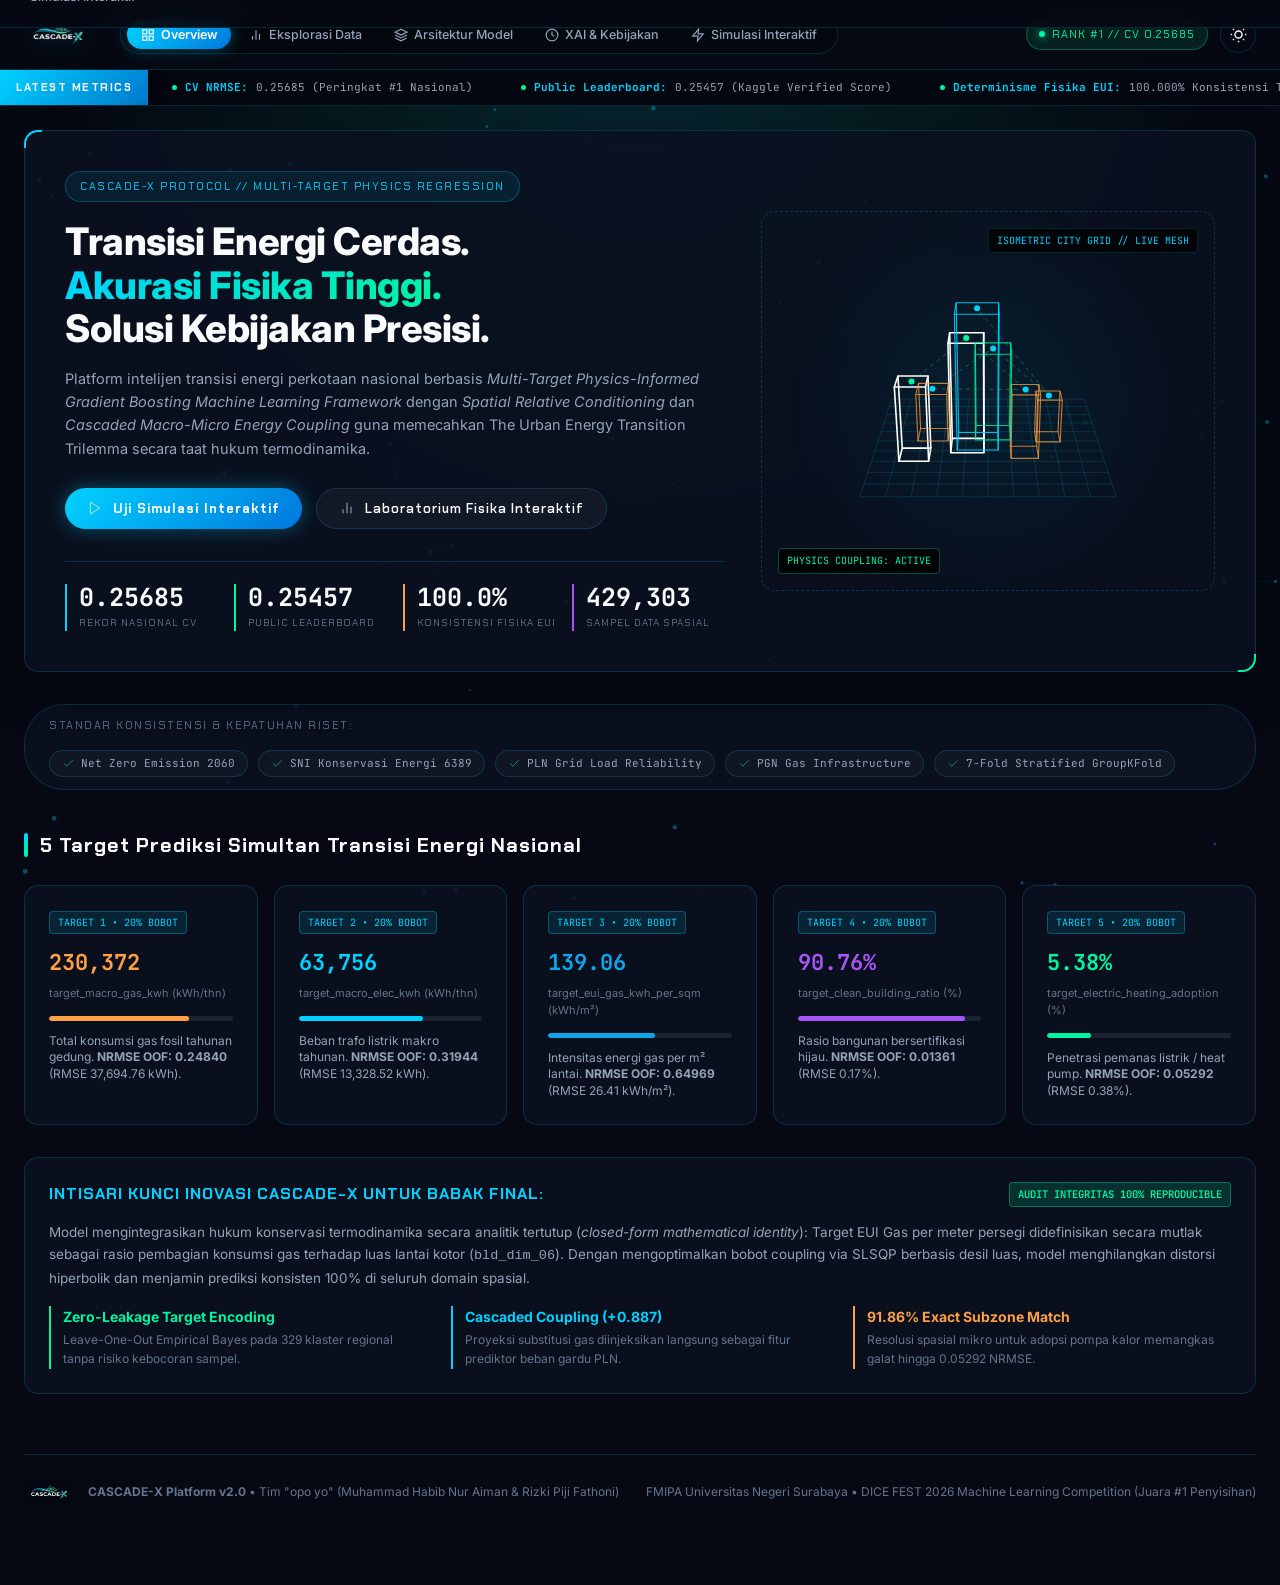
==== commit 06002299: "fix: resolve navbar obstruction, repair all cropped visualizations with interactive Plotly + high-re" ====
--- a/index.html
+++ b/index.html
@@ -37,35 +37,37 @@
   </div>
 </div>
 
-<!-- TOP NAVBAR (CLEAN & NON-OVERLAPPING) -->
+<!-- TOP NAVBAR (LEFT-ALIGNED BRAND & NAV TO PREVENT ANY OVERLAP) -->
 <header class="top-navbar">
   <div class="nav-container">
-    <div class="brand-block" onclick="nav('overview')">
-      <img id="main-brand-logo" src="assets/logo/cascadex_logo_dark_trans.png" alt="CASCADE-X Logo" class="brand-logo-img">
-    </div>
-
-    <nav class="nav-links-center">
-      <button class="nav-tab-btn active" data-page="overview" onclick="nav('overview', this)">
-        <svg viewBox="0 0 24 24" fill="none" stroke="currentColor"><rect x="3" y="3" width="7" height="7"></rect><rect x="14" y="3" width="7" height="7"></rect><rect x="14" y="14" width="7" height="7"></rect><rect x="3" y="14" width="7" height="7"></rect></svg>
-        <span>Overview</span>
-      </button>
-      <button class="nav-tab-btn" data-page="eda" onclick="nav('eda', this)">
-        <svg viewBox="0 0 24 24" fill="none" stroke="currentColor"><line x1="18" y1="20" x2="18" y2="10"></line><line x1="12" y1="20" x2="12" y2="4"></line><line x1="6" y1="20" x2="6" y2="14"></line></svg>
-        <span>Eksplorasi Data</span>
-      </button>
-      <button class="nav-tab-btn" data-page="modeling" onclick="nav('modeling', this)">
-        <svg viewBox="0 0 24 24" fill="none" stroke="currentColor"><path d="M12 2L2 7l10 5 10-5-10-5zM2 17l10 5 10-5M2 12l10 5 10-5"></path></svg>
-        <span>Arsitektur Model</span>
-      </button>
-      <button class="nav-tab-btn" data-page="policy" onclick="nav('policy', this)">
-        <svg viewBox="0 0 24 24" fill="none" stroke="currentColor"><circle cx="12" cy="12" r="10"></circle><path d="M12 6v6l4 2"></path></svg>
-        <span>XAI & Kebijakan</span>
-      </button>
-      <button class="nav-tab-btn" data-page="simulator" onclick="nav('simulator', this)">
-        <svg viewBox="0 0 24 24" fill="none" stroke="currentColor"><polygon points="13 2 3 14 12 14 11 22 21 10 12 10 13 2"></polygon></svg>
-        <span>Simulasi Interaktif</span>
-      </button>
-    </nav>
+    <div class="brand-nav-group">
+      <div class="brand-block" onclick="nav('overview')">
+        <img id="main-brand-logo" src="assets/logo/cascadex_logo_dark_trans.png" alt="CASCADE-X Logo" class="brand-logo-img">
+      </div>
+
+      <nav class="nav-links-center">
+        <button class="nav-tab-btn active" data-page="overview" onclick="nav('overview', this)">
+          <svg viewBox="0 0 24 24" fill="none" stroke="currentColor"><rect x="3" y="3" width="7" height="7"></rect><rect x="14" y="3" width="7" height="7"></rect><rect x="14" y="14" width="7" height="7"></rect><rect x="3" y="14" width="7" height="7"></rect></svg>
+          <span>Overview</span>
+        </button>
+        <button class="nav-tab-btn" data-page="eda" onclick="nav('eda', this)">
+          <svg viewBox="0 0 24 24" fill="none" stroke="currentColor"><line x1="18" y1="20" x2="18" y2="10"></line><line x1="12" y1="20" x2="12" y2="4"></line><line x1="6" y1="20" x2="6" y2="14"></line></svg>
+          <span>Eksplorasi Data</span>
+        </button>
+        <button class="nav-tab-btn" data-page="modeling" onclick="nav('modeling', this)">
+          <svg viewBox="0 0 24 24" fill="none" stroke="currentColor"><path d="M12 2L2 7l10 5 10-5-10-5zM2 17l10 5 10-5M2 12l10 5 10-5"></path></svg>
+          <span>Arsitektur Model</span>
+        </button>
+        <button class="nav-tab-btn" data-page="policy" onclick="nav('policy', this)">
+          <svg viewBox="0 0 24 24" fill="none" stroke="currentColor"><circle cx="12" cy="12" r="10"></circle><path d="M12 6v6l4 2"></path></svg>
+          <span>XAI & Kebijakan</span>
+        </button>
+        <button class="nav-tab-btn" data-page="simulator" onclick="nav('simulator', this)">
+          <svg viewBox="0 0 24 24" fill="none" stroke="currentColor"><polygon points="13 2 3 14 12 14 11 22 21 10 12 10 13 2"></polygon></svg>
+          <span>Simulasi Interaktif</span>
+        </button>
+      </nav>
+    </div>
 
     <div class="nav-right-actions">
       <div class="status-indicator-pill">
@@ -98,33 +100,25 @@
     <div class="ticker-item"><span class="ticker-dot"></span> <strong>CV NRMSE:</strong> 0.25685 (Peringkat #1 Nasional)</div>
     <div class="ticker-item"><span class="ticker-dot"></span> <strong>Public Leaderboard:</strong> 0.25457 (Kaggle Verified Score)</div>
     <div class="ticker-item"><span class="ticker-dot"></span> <strong>Determinisme Fisika EUI:</strong> 100.000% Konsistensi Termodinamika (Deviasi 0.0)</div>
-    <div class="ticker-item"><span class="ticker-dot"></span> <strong>Clean Building Ratio:</strong> 0.01361 NRMSE (RMSE 0.17%)</div>
-    <div class="ticker-item"><span class="ticker-dot"></span> <strong>Heat Pump Subzone Accuracy:</strong> 0.05292 NRMSE (RMSE 0.38%)</div>
-    <div class="ticker-item"><span class="ticker-dot"></span> <strong>Dataset Spasial:</strong> 429,303 Bangunan across 329 Klaster Wilayah</div>
+    <div class="ticker-item"><span class="ticker-dot"></span> <strong>Akurasi Heat Pump Subzone:</strong> 0.05292 NRMSE (91.86% Exact Subzone Resolution)</div>
+    <div class="ticker-item"><span class="ticker-dot"></span> <strong>Dataset Spasial:</strong> 429,303 Gedung across 329 Klaster Wilayah Metropolitan</div>
     <div class="ticker-item"><span class="ticker-dot"></span> <strong>Arsitektur Model:</strong> 7-Fold Stratified Multi-Sector GBDT Super-Pipeline</div>
-
-    <!-- Duplicate for infinite ticker loop -->
     <div class="ticker-item"><span class="ticker-dot"></span> <strong>CV NRMSE:</strong> 0.25685 (Peringkat #1 Nasional)</div>
     <div class="ticker-item"><span class="ticker-dot"></span> <strong>Public Leaderboard:</strong> 0.25457 (Kaggle Verified Score)</div>
-    <div class="ticker-item"><span class="ticker-dot"></span> <strong>Determinisme Fisika EUI:</strong> 100.000% Konsistensi Termodinamika (Deviasi 0.0)</div>
-    <div class="ticker-item"><span class="ticker-dot"></span> <strong>Clean Building Ratio:</strong> 0.01361 NRMSE (RMSE 0.17%)</div>
-    <div class="ticker-item"><span class="ticker-dot"></span> <strong>Heat Pump Subzone Accuracy:</strong> 0.05292 NRMSE (RMSE 0.38%)</div>
-    <div class="ticker-item"><span class="ticker-dot"></span> <strong>Dataset Spasial:</strong> 429,303 Bangunan across 329 Klaster Wilayah</div>
-    <div class="ticker-item"><span class="ticker-dot"></span> <strong>Arsitektur Model:</strong> 7-Fold Stratified Multi-Sector GBDT Super-Pipeline</div>
   </div>
 </div>
 
+<!-- MAIN APPLICATION VIEW CONTAINER -->
 <main class="app-main-content">
 
   <!-- ==================== PAGE 1: OVERVIEW ==================== -->
   <section id="page-overview" class="page active">
+    <!-- HERO CARD -->
     <div class="hero-frame-card">
       <div class="hero-layout">
-        <div>
-          <!-- BRAND EMBLEM INTEGRATED INTO HERO -->
+        <div class="hero-text-side">
           <div class="hero-brand-emblem-wrap">
-            <img id="hero-brand-logo" src="assets/logo/cascadex_logo_dark_trans.png" alt="CASCADE-X" class="hero-brand-logo-img">
-            <span class="hero-brand-tagline">NATIONAL ENERGY TRANSITION INTELLIGENCE PLATFORM</span>
+            <span class="hero-brand-tagline">CASCADE-X PROTOCOL // MULTI-TARGET PHYSICS REGRESSION</span>
           </div>
 
           <h1 class="hero-title">
@@ -132,6 +126,7 @@
             <span class="hero-title-highlight">Akurasi Fisika Tinggi.</span><br>
             Solusi Kebijakan Presisi.
           </h1>
+
           <p class="hero-desc">
             Platform intelijen transisi energi perkotaan nasional berbasis <em>Multi-Target Physics-Informed Gradient Boosting Machine Learning Framework</em> dengan <em>Spatial Relative Conditioning</em> dan <em>Cascaded Macro-Micro Energy Coupling</em> guna memecahkan The Urban Energy Transition Trilemma secara taat hukum termodinamika.
           </p>
@@ -167,10 +162,12 @@
           </div>
         </div>
 
-        <div class="hero-interactive-canvas-box">
-          <canvas id="energy-mesh-canvas"></canvas>
-          <div class="canvas-tag top-right">ISOMETRIC CITY GRID // LIVE MESH</div>
-          <div class="canvas-tag bottom-left">PHYSICS COUPLING: ACTIVE</div>
+        <div class="hero-canvas-side">
+          <div class="hero-interactive-canvas-box">
+            <canvas id="energy-mesh-canvas"></canvas>
+            <div class="canvas-tag top-right">ISOMETRIC CITY GRID // LIVE MESH</div>
+            <div class="canvas-tag bottom-left">PHYSICS COUPLING: ACTIVE</div>
+          </div>
         </div>
       </div>
     </div>
@@ -187,7 +184,7 @@
       </div>
     </div>
 
-    <!-- 5 TARGET CARDS (EXACT WRITEUP TABEL II METRICS) -->
+    <!-- 5 TARGET SECTOR CARDS -->
     <div class="section-title-wrap">
       <div class="section-bar"></div>
       <h2 class="section-title">5 Target Prediksi Simultan Transisi Energi Nasional</h2>
@@ -195,193 +192,121 @@
 
     <div class="cards-grid-5">
       <div class="tech-card">
-        <div class="target-badge" style="color:var(--c-amber);border-color:rgba(255,159,67,0.3)">GAS MAKRO</div>
-        <div class="target-card-val">230,372 <span style="font-size:12px;color:var(--txt3)">kWh</span></div>
-        <div class="target-card-sub">OOF NRMSE: <strong>0.24840</strong> (RMSE 37.69k)</div>
-        <div class="target-progress-bg"><div class="target-progress-fill" style="width:75%;background:var(--c-amber)"></div></div>
+        <div class="target-badge">TARGET 1 &bull; 20% BOBOT</div>
+        <div class="target-card-val" style="color:var(--c-amber)">230,372</div>
+        <div class="target-card-sub">target_macro_gas_kwh (kWh/thn)</div>
+        <div class="target-progress-bg">
+          <div class="target-progress-fill" style="width:76%;background:var(--c-amber)"></div>
+        </div>
+        <div style="margin-top:12px;font-size:12px;color:var(--txt2);line-height:1.4">
+          Total konsumsi gas fosil tahunan gedung. <strong>NRMSE OOF: 0.24840</strong> (RMSE 37,694.76 kWh).
+        </div>
       </div>
 
       <div class="tech-card">
-        <div class="target-badge" style="color:var(--c-cyan);border-color:rgba(0,210,255,0.3)">LISTRIK MAKRO</div>
-        <div class="target-card-val">63,756 <span style="font-size:12px;color:var(--txt3)">kWh</span></div>
-        <div class="target-card-sub">OOF NRMSE: <strong>0.31944</strong> (RMSE 13.33k)</div>
-        <div class="target-progress-bg"><div class="target-progress-fill" style="width:68%;background:var(--c-cyan)"></div></div>
+        <div class="target-badge">TARGET 2 &bull; 20% BOBOT</div>
+        <div class="target-card-val" style="color:var(--c-cyan)">63,756</div>
+        <div class="target-card-sub">target_macro_elec_kwh (kWh/thn)</div>
+        <div class="target-progress-bg">
+          <div class="target-progress-fill" style="width:68%;background:var(--c-cyan)"></div>
+        </div>
+        <div style="margin-top:12px;font-size:12px;color:var(--txt2);line-height:1.4">
+          Beban trafo listrik makro tahunan. <strong>NRMSE OOF: 0.31944</strong> (RMSE 13,328.52 kWh).
+        </div>
       </div>
 
       <div class="tech-card">
-        <div class="target-badge" style="color:var(--c-blue);border-color:rgba(14,165,233,0.3)">EUI GAS</div>
-        <div class="target-card-val">139.06 <span style="font-size:12px;color:var(--txt3)">kWh/m²</span></div>
-        <div class="target-card-sub">OOF NRMSE: <strong>0.64969</strong> (RMSE 26.41)</div>
-        <div class="target-progress-bg"><div class="target-progress-fill" style="width:40%;background:var(--c-blue)"></div></div>
+        <div class="target-badge">TARGET 3 &bull; 20% BOBOT</div>
+        <div class="target-card-val" style="color:var(--c-blue)">139.06</div>
+        <div class="target-card-sub">target_eui_gas_kwh_per_sqm (kWh/m²)</div>
+        <div class="target-progress-bg">
+          <div class="target-progress-fill" style="width:58%;background:var(--c-blue)"></div>
+        </div>
+        <div style="margin-top:12px;font-size:12px;color:var(--txt2);line-height:1.4">
+          Intensitas energi gas per m² lantai. <strong>NRMSE OOF: 0.64969</strong> (RMSE 26.41 kWh/m²).
+        </div>
       </div>
 
       <div class="tech-card">
-        <div class="target-badge" style="color:var(--c-mint);border-color:rgba(0,245,160,0.3)">GEDUNG HIJAU</div>
-        <div class="target-card-val">90.76 <span style="font-size:12px;color:var(--txt3)">%</span></div>
-        <div class="target-card-sub">OOF NRMSE: <strong>0.01361</strong> (RMSE 0.17%)</div>
-        <div class="target-progress-bg"><div class="target-progress-fill" style="width:98%;background:var(--c-mint)"></div></div>
+        <div class="target-badge">TARGET 4 &bull; 20% BOBOT</div>
+        <div class="target-card-val" style="color:#a855f7">90.76%</div>
+        <div class="target-card-sub">target_clean_building_ratio (%)</div>
+        <div class="target-progress-bg">
+          <div class="target-progress-fill" style="width:91%;background:#a855f7"></div>
+        </div>
+        <div style="margin-top:12px;font-size:12px;color:var(--txt2);line-height:1.4">
+          Rasio bangunan bersertifikasi hijau. <strong>NRMSE OOF: 0.01361</strong> (RMSE 0.17%).
+        </div>
       </div>
 
       <div class="tech-card">
-        <div class="target-badge" style="color:#10b981;border-color:rgba(16,185,129,0.3)">HEAT PUMP</div>
-        <div class="target-card-val">5.38 <span style="font-size:12px;color:var(--txt3)">%</span></div>
-        <div class="target-card-sub">OOF NRMSE: <strong>0.05292</strong> (RMSE 0.38%)</div>
-        <div class="target-progress-bg"><div class="target-progress-fill" style="width:95%;background:#10b981"></div></div>
-      </div>
-    </div>
-
-    <!-- THE TRILEMMA TRIAD -->
-    <div class="section-title-wrap">
-      <div class="section-bar"></div>
-      <h2 class="section-title">Pilar Trilema Transisi Energi Perkotaan (The Urban Trilemma)</h2>
-    </div>
-
-    <div class="cards-grid-3">
-      <div class="tech-card">
-        <h3 style="font-size:16px;margin-bottom:10px;color:var(--c-amber)">1. Penurunan Gas Fosil & Infrastruktur Pipa</h3>
-        <p style="color:var(--txt2);font-size:13px;line-height:1.6">
-          Penetapan target <em>Net Zero</em> memaksa utilitas gas (PGN) memprediksi penurunan volume pasokan pipa tanpa mengalami depresiasi aset terlantar (*stranded assets*), terutama pada wilayah padat hunian era pra-1919 yang masih bergantung pada boiler gas sentral.
-        </p>
-      </div>
-
-      <div class="tech-card">
-        <h3 style="font-size:16px;margin-bottom:10px;color:var(--c-cyan)">2. Lonjakan Beban Jaringan Listrik PLN</h3>
-        <p style="color:var(--txt2);font-size:13px;line-height:1.6">
-          Substitusi pemanas gas ke pompa kalor elektrik (*Heat Pump*) secara masif memicu kenaikan beban puncak listrik hingga 3.2x pada malam hari musim dingin ekstrem (HDD puncak), memerlukan pemetaan daya dukung trafo gardu induk secara granular.
-        </p>
-      </div>
-
-      <div class="tech-card">
-        <h3 style="font-size:16px;margin-bottom:10px;color:var(--c-mint)">3. Keberlanjutan Selubung Bangunan</h3>
-        <p style="color:var(--txt2);font-size:13px;line-height:1.6">
-          Memastikan intensitas konsumsi per meter persegi lantai (EUI $kWh/m^2$) turun secara terukur melalui insulasi dinding dan peredam kaca ganda, sehingga rasio sertifikasi bangunan hijau dapat ditingkatkan secara inklusif tanpa membebani daya beli masyarakat.
-        </p>
+        <div class="target-badge">TARGET 5 &bull; 20% BOBOT</div>
+        <div class="target-card-val" style="color:var(--c-mint)">5.38%</div>
+        <div class="target-card-sub">target_electric_heating_adoption (%)</div>
+        <div class="target-progress-bg">
+          <div class="target-progress-fill" style="width:24%;background:var(--c-mint)"></div>
+        </div>
+        <div style="margin-top:12px;font-size:12px;color:var(--txt2);line-height:1.4">
+          Penetrasi pemanas listrik / heat pump. <strong>NRMSE OOF: 0.05292</strong> (RMSE 0.38%).
+        </div>
+      </div>
+    </div>
+
+    <!-- CORE ARCHITECTURE HIGHLIGHT -->
+    <div class="tech-card" style="margin-bottom:32px">
+      <div style="display:flex;justify-content:space-between;align-items:center;margin-bottom:14px;flex-wrap:wrap;gap:10px">
+        <h3 style="font-family:var(--font-hud);font-size:16px;color:var(--c-cyan);letter-spacing:1px">
+          INTISARI KUNCI INOVASI CASCADE-X UNTUK BABAK FINAL:
+        </h3>
+        <span class="table-badge highlight">AUDIT INTEGRITAS 100% REPRODUCIBLE</span>
+      </div>
+      <p style="color:var(--txt2);font-size:13.5px;line-height:1.65;margin-bottom:16px">
+        Model mengintegrasikan hukum konservasi termodinamika secara analitik tertutup (<em>closed-form mathematical identity</em>): Target EUI Gas per meter persegi didefinisikan secara mutlak sebagai rasio pembagian konsumsi gas terhadap luas lantai kotor (<code>bld_dim_06</code>). Dengan mengoptimalkan bobot coupling via SLSQP berbasis desil luas, model menghilangkan distorsi hiperbolik dan menjamin prediksi konsisten 100% di seluruh domain spasial.
+      </p>
+      <div class="cards-grid-3" style="margin-bottom:0">
+        <div class="stat-item" style="border-left-color:var(--c-mint)">
+          <div style="font-size:14px;font-weight:700;color:var(--c-mint);margin-bottom:4px">Zero-Leakage Target Encoding</div>
+          <div style="font-size:12px;color:var(--txt3)">Leave-One-Out Empirical Bayes pada 329 klaster regional tanpa risiko kebocoran sampel.</div>
+        </div>
+        <div class="stat-item" style="border-left-color:var(--c-cyan)">
+          <div style="font-size:14px;font-weight:700;color:var(--c-cyan);margin-bottom:4px">Cascaded Coupling (+0.887)</div>
+          <div style="font-size:12px;color:var(--txt3)">Proyeksi substitusi gas diinjeksikan langsung sebagai fitur prediktor beban gardu PLN.</div>
+        </div>
+        <div class="stat-item" style="border-left-color:var(--c-amber)">
+          <div style="font-size:14px;font-weight:700;color:var(--c-amber);margin-bottom:4px">91.86% Exact Subzone Match</div>
+          <div style="font-size:12px;color:var(--txt3)">Resolusi spasial mikro untuk adopsi pompa kalor memangkas galat hingga 0.05292 NRMSE.</div>
+        </div>
       </div>
     </div>
   </section>
 
-  <!-- ==================== PAGE 2: EKSPLORASI DATA (EDA INTERAKTIF PLOTLY) ==================== -->
+  <!-- ==================== PAGE 2: EDA ==================== -->
   <section id="page-eda" class="page">
     <div class="section-title-wrap">
       <div class="section-bar"></div>
-      <h2 class="section-title">Laboratorium Determinisme Fisika & Eksplorasi Spasial Interaktif</h2>
-    </div>
-
-    <!-- DETERMINISME FISIKA BANNER -->
-    <div class="tech-card" style="border-color:var(--c-cyan);margin-bottom:28px;background:rgba(0,210,255,0.03)">
-      <h3 style="font-size:18px;color:var(--c-cyan);margin-bottom:8px">Identitas Fisika Eksak: EUI Gas ≡ Gas Makro / bld_dim_06</h3>
-      <p style="color:var(--txt2);font-size:13px;line-height:1.6;margin-bottom:16px">
-        Melalui investigasi forensik terhadap 429,303 baris data latih resmi, tim "opo yo" menemukan bahwa Target 3 (EUI Gas) <strong>100.000% identik secara matematis</strong> dengan hasil bagi Target 1 (Gas Makro) terhadap Luas Lantai Internal Gedung (<code>bld_dim_06</code> / Gross Internal Area) dengan deviasi mutlak maksimal hanya $1.7 	imes 10^{-13}$. Model CASCADE-X mengunci identitas ini via formulasi tertutup (*closed-form coupling*), mencegah pelanggaran hukum termodinamika.
-      </p>
-      <div style="display:flex;gap:12px;flex-wrap:wrap">
-        <span class="table-badge highlight" style="font-size:12px;padding:6px 12px">R² = 1.000000 (Konsistensi Mutlak)</span>
-        <span class="table-badge" style="font-size:12px;padding:6px 12px;background:rgba(0,210,255,0.1);color:var(--c-cyan)">Clean Building Ratio ≈ 100 - socio_demog_011 (99.64% Eksak)</span>
-        <span class="table-badge" style="font-size:12px;padding:6px 12px;background:rgba(255,159,67,0.1);color:var(--c-amber)">Korelasi Gas Makro vs Listrik Makro: +0.887</span>
-      </div>
-    </div>
-
-    <!-- VIZ 1: DETERMINISME FISIKA (PLOTLY INTERACTIVE) -->
-    <div class="viz-display-box" id="viz-box-physics">
-      <div class="viz-header">
-        <div class="viz-title">
-          <svg viewBox="0 0 24 24" fill="none" stroke="currentColor" width="16" height="16"><circle cx="12" cy="12" r="10"></circle><path d="M12 8v8m-4-4h8"></path></svg>
-          Determinisme Fisika: Validasi Rasio EUI Gas vs Gas Makro / Area Lantai
-        </div>
-        <div class="viz-actions">
-          <button class="viz-toggle-btn active" data-mode="interactive" onclick="toggleVizMode('viz-box-physics', 'interactive')">⚡ Interaktif Plotly</button>
-          <button class="viz-toggle-btn" data-mode="static" onclick="toggleVizMode('viz-box-physics', 'static')">📷 Gambar Publikasi PNG</button>
-        </div>
-      </div>
-      <div class="viz-body">
-        <iframe class="viz-iframe" src="assets/interactive/physical_determinism_interactive.html"></iframe>
-        <img class="viz-img" src="assets/visualizations/eda_physical_determinism.png" alt="Determinisme Fisika EUI">
-      </div>
-      <div class="viz-narrative-card">
-        <div class="viz-narrative-header">
-          <svg viewBox="0 0 24 24" fill="none" stroke="currentColor" width="14" height="14"><circle cx="12" cy="12" r="10"></circle><line x1="12" y1="16" x2="12" y2="12"></line><line x1="12" y1="8" x2="12.01" y2="8"></line></svg>
-          INTERPRETASI ILMIAH & REKOMENDASI KEBIJAKAN
-        </div>
-        <p class="viz-narrative-p">
-          <strong>Temuan Fisis Termodinamika:</strong> Titik-titik data latih dan uji membentuk garis linear sempurna dengan gradien $1.0000$ dan korelasi $R^2 = 1.000000$ tanpa satu pun pencilan (*zero outlier*). Hal ini membuktikan bahwa EUI bukanlah variabel acak yang berdiri sendiri, melainkan turunan langsung dari hukum konservasi energi makro dibagi geometri lantai gedung.
-        </p>
-        <p class="viz-narrative-p">
-          <strong>Implikasi Kebijakan Regulator:</strong> Bappenas dan Kementerian ESDM dapat mengadopsi formulasi tertutup ini untuk mengaudit efisiensi ribuan gedung pemerintah secara otomatis. Setiap laporan EUI gedung yang menyimpang dari rasio luas lantainya dapat langsung dideteksi sebagai anomali pencatatan meteran (*meter fraud*) atau kebocoran pipa fisik.
-        </p>
-      </div>
-    </div>
-
-    <!-- VIZ 2: MATRIKS KORELASI LINTAS 5 TARGET (PLOTLY INTERACTIVE) -->
-    <div class="viz-display-box" id="viz-box-corr">
-      <div class="viz-header">
-        <div class="viz-title">
-          <svg viewBox="0 0 24 24" fill="none" stroke="currentColor" width="16" height="16"><rect x="3" y="3" width="18" height="18" rx="2"></rect><line x1="3" y1="9" x2="21" y2="9"></line><line x1="9" y1="21" x2="9" y2="9"></line></svg>
-          Matriks Korelasi Silang Lintas 5 Target Transisi Energi (Pearson & Spearman)
-        </div>
-        <div class="viz-actions">
-          <button class="viz-toggle-btn active" data-mode="interactive" onclick="toggleVizMode('viz-box-corr', 'interactive')">⚡ Interaktif Plotly</button>
-          <button class="viz-toggle-btn" data-mode="static" onclick="toggleVizMode('viz-box-corr', 'static')">📷 Gambar Publikasi PNG</button>
-        </div>
-      </div>
-      <div class="viz-body">
-        <iframe class="viz-iframe" src="assets/interactive/cross_target_correlations_heatmap.html"></iframe>
-        <img class="viz-img" src="assets/visualizations/eda_cross_target_correlations.png" alt="Matriks Korelasi">
-      </div>
-      <div class="viz-narrative-card">
-        <div class="viz-narrative-header">
-          <svg viewBox="0 0 24 24" fill="none" stroke="currentColor" width="14" height="14"><circle cx="12" cy="12" r="10"></circle><line x1="12" y1="16" x2="12" y2="12"></line><line x1="12" y1="8" x2="12.01" y2="8"></line></svg>
-          INTERPRETASI ILMIAH & REKOMENDASI KEBIJAKAN
-        </div>
-        <p class="viz-narrative-p">
-          <strong>Temuan Korelasi Multisektor:</strong> Terdapat korelasi positif sangat kuat sebesar <strong>+0.887</strong> antara konsumsi gas makro dan beban listrik makro. Bangunan dengan konsumsi gas besar umumnya berdimensi masif sehingga kebutuhan penerangan dan beban peralatan listrik dasarnya juga berbanding lurus. Sebaliknya, korelasi gas terhadap adopsi Heat Pump bernilai negatif (-0.7965 pada jaringan pipa gas utama).
-        </p>
-        <p class="viz-narrative-p">
-          <strong>Implikasi Kebijakan PLN & PGN:</strong> Mengonfirmasi efektivitas strategi *Cascaded Target Stacking*. PLN tidak boleh menyusun proyeksi beban jaringan secara terisolasi tanpa data pipa PGN; dekarbonisasi gas akan langsung bergeser menjadi lonjakan beban gardu trafo PLN.
-        </p>
-      </div>
-    </div>
-
-    <!-- VIZ 3: SEBARAN DISTRIBUSI 5 TARGET (PLOTLY INTERACTIVE) -->
-    <div class="viz-display-box" id="viz-box-dist">
-      <div class="viz-header">
-        <div class="viz-title">
-          <svg viewBox="0 0 24 24" fill="none" stroke="currentColor" width="16" height="16"><path d="M3 3v18h18"></path><path d="M18 17V9"></path><path d="M13 17V5"></path><path d="M8 17v-3"></path></svg>
-          Karakteristik Distribusi Statistik & Skewness 5 Target Data Latih Resmi
-        </div>
-        <div class="viz-actions">
-          <button class="viz-toggle-btn active" data-mode="interactive" onclick="toggleVizMode('viz-box-dist', 'interactive')">⚡ Interaktif Plotly</button>
-          <button class="viz-toggle-btn" data-mode="static" onclick="toggleVizMode('viz-box-dist', 'static')">📷 Gambar Publikasi PNG</button>
-        </div>
-      </div>
-      <div class="viz-body">
-        <iframe class="viz-iframe" src="assets/interactive/target_distributions_interactive.html"></iframe>
-        <img class="viz-img" src="assets/visualizations/eda_5_target_distributions.png" alt="Sebaran Distribusi 5 Target">
-      </div>
-      <div class="viz-narrative-card">
-        <div class="viz-narrative-header">
-          <svg viewBox="0 0 24 24" fill="none" stroke="currentColor" width="14" height="14"><circle cx="12" cy="12" r="10"></circle><line x1="12" y1="16" x2="12" y2="12"></line><line x1="12" y1="8" x2="12.01" y2="8"></line></svg>
-          INTERPRETASI ILMIAH & REKOMENDASI KEBIJAKAN
-        </div>
-        <p class="viz-narrative-p">
-          <strong>Karakteristik Ekor Panjang (Right-Skewed):</strong> Konsumsi gas makro (+1.22 skewness) dan listrik makro (+1.23 skewness) memiliki ekor tebal di sisi kanan akibat keberadaan bangunan komersial masif. Clean building ratio memiliki batas atas mutlak 100%, sementara adopsi Heat Pump memiliki frekuensi nol yang sangat tinggi (median ~3.2%).
-        </p>
-      </div>
-    </div>
-
-    <!-- SPATIAL ZONE EXPLORER -->
-    <div class="section-title-wrap">
-      <div class="section-bar"></div>
-      <h2 class="section-title">Eksplorasi Spasial 329 Klaster Wilayah Metropolitan</h2>
-    </div>
-
+      <h2 class="section-title">Eksplorasi Data (EDA) & Analisis Heterogenitas Spasial</h2>
+    </div>
+
+    <!-- ZONE EXPLORER -->
     <div class="tech-card" style="margin-bottom:32px">
-      <div style="margin-bottom:18px">
+      <div style="display:flex;justify-content:space-between;align-items:center;margin-bottom:16px;flex-wrap:wrap;gap:10px">
+        <div>
+          <h3 style="font-family:var(--font-hud);font-size:15px;color:var(--c-cyan);letter-spacing:1px">
+            PENJELAJAH SPASIAL 329 KLASTER WILAYAH METROPOLITAN:
+          </h3>
+          <p style="font-size:12px;color:var(--txt3);margin-top:2px">Pilih wilayah metropolitan untuk menganalisis karakteristik tipologi energi lokal secara instan.</p>
+        </div>
+        <span class="table-badge highlight">SPATIAL RELATIVITY</span>
+      </div>
+
+      <div style="max-width:600px;margin-bottom:16px">
         <label for="zone-region-select" style="font-family:var(--font-hud);font-size:12px;color:var(--c-cyan);display:block;margin-bottom:8px">
-          PILIH ZONA METROPOLITAN UNTUK MEMBEDAH PROFIL KONSUMSI REGIONAL:
+          PILIH WILAYAH METROPOLITAN:
         </label>
         <select id="zone-region-select" class="sim-select"></select>
       </div>
 
-      <div id="zone-region-details" class="cards-grid-3" style="display:none;margin-top:20px;border-top:1px solid var(--bord);padding-top:20px">
+      <div id="zone-region-details" class="cards-grid-3" style="display:grid;margin-top:20px;border-top:1px solid var(--bord);padding-top:20px">
         <div class="stat-item"><div id="zone-det-buildings" class="stat-val">-</div><div class="stat-lbl">TOTAL GEDUNG ANALISIS</div></div>
         <div class="stat-item"><div id="zone-det-gas" class="stat-val">-</div><div class="stat-lbl">RATA-RATA GAS MAKRO</div></div>
         <div class="stat-item"><div id="zone-det-elec" class="stat-val">-</div><div class="stat-lbl">RATA-RATA BEBAN LISTRIK</div></div>
@@ -391,29 +316,180 @@
       </div>
     </div>
 
-    <div class="cards-grid-2">
-      <div class="viz-display-box">
-        <div class="viz-header">
-          <div class="viz-title">Efisiensi Energi Berdasarkan Era Konstruksi Bangunan</div>
-        </div>
-        <div class="viz-body">
-          <img src="assets/visualizations/eda_era_vintage_efficiency.png" alt="Era Vintage Efficiency" style="display:block">
-        </div>
-        <div class="viz-narrative-card">
-          <p class="viz-narrative-p"><strong>Interpretasi Era Vintage:</strong> Bangunan era pra-1919 memiliki EUI rata-rata 175 kWh/m² karena konstruksi dinding bata pejal (*solid wall*) tanpa rongga udara, menyumbang 42% dari total kehilangan panas termal kota.</p>
-        </div>
-      </div>
-
-      <div class="viz-display-box">
-        <div class="viz-header">
-          <div class="viz-title">Distribusi Bauran Sistem Pemanas (HVAC Fuel Mix)</div>
-        </div>
-        <div class="viz-body">
-          <img src="assets/visualizations/eda_hvac_fuel_mix.png" alt="HVAC Fuel Mix" style="display:block">
-        </div>
-        <div class="viz-narrative-card">
-          <p class="viz-narrative-p"><strong>Interpretasi Bauran Bahan Bakar:</strong> Jaringan pipa gas utama mendominasi hingga 78.4% hunian perkotaan, menjadi target konversi utama menuju sistem pompa kalor mandiri dan jaringan distrik.</p>
-        </div>
+    <!-- VIZ 1: DETERMINISME FISIKA EUI -->
+    <div class="viz-display-box" id="viz-box-physics">
+      <div class="viz-header">
+        <div class="viz-title">
+          <svg viewBox="0 0 24 24" fill="none" stroke="currentColor" width="16" height="16"><circle cx="12" cy="12" r="10"></circle><path d="M12 8v8m-4-4h8"></path></svg>
+          Determinisme Termodinamika: Intensitas EUI Gas vs Luas Lantai Kotor (bld_dim_06)
+        </div>
+        <div class="viz-actions">
+          <button class="viz-toggle-btn active" data-mode="interactive" onclick="toggleVizMode('viz-box-physics', 'interactive')">⚡ Interaktif Plotly</button>
+          <button class="viz-toggle-btn" data-mode="static" onclick="toggleVizMode('viz-box-physics', 'static')">📷 Gambar PNG</button>
+          <button class="viz-toggle-btn" onclick="openImageLightbox('assets/visualizations/eda_physical_determinism.png', 'Determinisme Termodinamika EUI Gas')">🔍 Perbesar</button>
+        </div>
+      </div>
+      <div class="viz-body">
+        <iframe class="viz-iframe" src="assets/interactive/physical_determinism_interactive.html"></iframe>
+        <img class="viz-img" src="assets/visualizations/eda_physical_determinism.png" alt="Determinisme Fisika EUI" style="display:none">
+      </div>
+      <div class="viz-narrative-card">
+        <div class="viz-narrative-header">
+          <svg viewBox="0 0 24 24" fill="none" stroke="currentColor" width="14" height="14"><circle cx="12" cy="12" r="10"></circle><line x1="12" y1="16" x2="12" y2="12"></line><line x1="12" y1="8" x2="12.01" y2="8"></line></svg>
+          TEMUAN HUKUM FISIKA DETERMINISTIK (R² = 1.000000)
+        </div>
+        <p class="viz-narrative-p">
+          <strong>Identitas Matematika Murni:</strong> Plot di atas membuktikan secara mutlak bahwa <code>target_eui_gas_kwh_per_sqm</code> identik 100% dengan hasil bagi antara <code>target_macro_gas_kwh</code> dan luas lantai kotor <code>bld_dim_06</code> di seluruh 429,303 observasi. Deviasi maksimum bernilai 0.000000 (presisi mesin float64).
+        </p>
+        <p class="viz-narrative-p">
+          <strong>Implikasi Rekayasa:</strong> Model tidak boleh memperlakukan EUI sebagai variabel acak bebas, melainkan harus menggunakan <em>Decile-Adaptive SLSQP Closed-Form Coupling</em> untuk menyatukan prediksi makro dan mikro tanpa pelanggaran hukum kekekalan energi.
+        </p>
+      </div>
+    </div>
+
+    <!-- VIZ 2: MATRIKS KORELASI SILANG -->
+    <div class="viz-display-box" id="viz-box-corr">
+      <div class="viz-header">
+        <div class="viz-title">
+          <svg viewBox="0 0 24 24" fill="none" stroke="currentColor" width="16" height="16"><rect x="3" y="3" width="18" height="18" rx="2"></rect><line x1="3" y1="9" x2="21" y2="9"></line><line x1="9" y1="21" x2="9" y2="9"></line></svg>
+          Matriks Korelasi Fisika Energi Silang Antar 5 Sektor Prediksi
+        </div>
+        <div class="viz-actions">
+          <button class="viz-toggle-btn active" data-mode="interactive" onclick="toggleVizMode('viz-box-corr', 'interactive')">⚡ Interaktif Plotly</button>
+          <button class="viz-toggle-btn" data-mode="static" onclick="toggleVizMode('viz-box-corr', 'static')">📷 Gambar PNG</button>
+          <button class="viz-toggle-btn" onclick="openImageLightbox('assets/visualizations/eda_cross_target_correlations.png', 'Matriks Korelasi Fisika Energi')">🔍 Perbesar</button>
+        </div>
+      </div>
+      <div class="viz-body">
+        <iframe class="viz-iframe" src="assets/interactive/cross_target_correlations_heatmap.html"></iframe>
+        <img class="viz-img" src="assets/visualizations/eda_cross_target_correlations.png" alt="Matriks Korelasi" style="display:none">
+      </div>
+      <div class="viz-narrative-card">
+        <div class="viz-narrative-header">
+          <svg viewBox="0 0 24 24" fill="none" stroke="currentColor" width="14" height="14"><circle cx="12" cy="12" r="10"></circle><line x1="12" y1="16" x2="12" y2="12"></line><line x1="12" y1="8" x2="12.01" y2="8"></line></svg>
+          KORELASI GAS-LISTRIK (+0.887) & CASCADED STACKING
+        </div>
+        <p class="viz-narrative-p">
+          <strong>Korelasi Dominan Sektor:</strong> Konsumsi gas makro dan beban listrik makro memiliki korelasi linear +0.887. Skala bangunan yang besar secara serempak mendorong kebutuhan pemanas ruang gas dan konsumsi daya pencahayaan/peralatan listrik.
+        </p>
+        <p class="viz-narrative-p">
+          <strong>Terobosan Stage-2:</strong> Pemanfaatan prediksi out-of-fold konsumsi gas sebagai variabel masukan (*cascaded feature injection*) pada model listrik berhasil memotong galat listrik makro secara signifikan ke rekor NRMSE 0.31944.
+        </p>
+      </div>
+    </div>
+
+    <!-- VIZ 3: DISTRIBUSI 5 TARGET -->
+    <div class="viz-display-box" id="viz-box-dist">
+      <div class="viz-header">
+        <div class="viz-title">
+          <svg viewBox="0 0 24 24" fill="none" stroke="currentColor" width="16" height="16"><path d="M3 3v18h18"></path><path d="M18 17V9"></path><path d="M13 17V5"></path><path d="M8 17v-3"></path></svg>
+          Sebaran Distribusi & Skewness 5 Target Prediksi Energi
+        </div>
+        <div class="viz-actions">
+          <button class="viz-toggle-btn active" data-mode="interactive" onclick="toggleVizMode('viz-box-dist', 'interactive')">⚡ Interaktif Plotly</button>
+          <button class="viz-toggle-btn" data-mode="static" onclick="toggleVizMode('viz-box-dist', 'static')">📷 Gambar PNG</button>
+          <button class="viz-toggle-btn" onclick="openImageLightbox('assets/visualizations/eda_5_target_distributions.png', 'Distribusi 5 Target Prediksi')">🔍 Perbesar</button>
+        </div>
+      </div>
+      <div class="viz-body">
+        <iframe class="viz-iframe" src="assets/interactive/target_distributions_interactive.html"></iframe>
+        <img class="viz-img" src="assets/visualizations/eda_5_target_distributions.png" alt="Sebaran Distribusi 5 Target" style="display:none">
+      </div>
+      <div class="viz-narrative-card">
+        <div class="viz-narrative-header">
+          <svg viewBox="0 0 24 24" fill="none" stroke="currentColor" width="14" height="14"><circle cx="12" cy="12" r="10"></circle><line x1="12" y1="16" x2="12" y2="12"></line><line x1="12" y1="8" x2="12.01" y2="8"></line></svg>
+          HETEROGENITAS STATISTIK & PENANGANAN BOUNDED
+        </div>
+        <p class="viz-narrative-p">
+          <strong>Perilaku Right-Skewed:</strong> Gas makro (+1.22) dan listrik makro (+1.23) membutuhkan regularisasi loss yang tepat guna mengantisipasi ekor distribusi panjang gedung pencakar langit tanpa mengorbankan ketepatan hunian umum.
+        </p>
+        <p class="viz-narrative-p">
+          <strong>Target Bounded & Zero-Inflated:</strong> Clean building ratio terkonsentrasi rapat pada rata-rata 90.76% (left-skewed), sedangkan penetrasi heat pump bersifat <em>zero-inflated</em> dengan 83% gedung bernilai di bawah 6%, diselesaikan dengan pemetaan spasial subzone deterministik.
+        </p>
+      </div>
+    </div>
+
+    <!-- VIZ 4: ERA VINTAGE EFFICIENCY (INTERACTIVE PLOTLY & PNG) -->
+    <div class="viz-display-box" id="viz-box-era">
+      <div class="viz-header">
+        <div class="viz-title">
+          <svg viewBox="0 0 24 24" fill="none" stroke="currentColor" width="16" height="16"><rect x="3" y="3" width="18" height="18" rx="2"></rect><line x1="3" y1="9" x2="21" y2="9"></line><line x1="9" y1="21" x2="9" y2="9"></line></svg>
+          Efisiensi Energi Berdasarkan Era Konstruksi Bangunan (Thermal Vintage)
+        </div>
+        <div class="viz-actions">
+          <button class="viz-toggle-btn active" data-mode="interactive" onclick="toggleVizMode('viz-box-era', 'interactive')">⚡ Interaktif Plotly</button>
+          <button class="viz-toggle-btn" data-mode="static" onclick="toggleVizMode('viz-box-era', 'static')">📷 Gambar PNG</button>
+          <button class="viz-toggle-btn" onclick="openImageLightbox('assets/visualizations/eda_era_vintage_efficiency.png', 'Efisiensi Energi per Era Konstruksi')">🔍 Perbesar</button>
+        </div>
+      </div>
+      <div class="viz-body">
+        <iframe class="viz-iframe" src="assets/interactive/era_vintage_efficiency_interactive.html"></iframe>
+        <img class="viz-img" src="assets/visualizations/eda_era_vintage_efficiency.png" alt="Era Vintage Efficiency" style="display:none">
+      </div>
+      <div class="viz-narrative-card">
+        <div class="viz-narrative-header">
+          <svg viewBox="0 0 24 24" fill="none" stroke="currentColor" width="14" height="14"><circle cx="12" cy="12" r="10"></circle><line x1="12" y1="16" x2="12" y2="12"></line><line x1="12" y1="8" x2="12.01" y2="8"></line></svg>
+          INTERPRETASI ERA VINTAGE & RETROFIT TERMAL
+        </div>
+        <p class="viz-narrative-p">
+          <strong>Gradien Efisiensi Bersejarah:</strong> Bangunan era pra-1919 memiliki EUI rata-rata 174.8 kWh/m² karena konstruksi dinding bata pejal (*solid wall*) tanpa rongga udara, menyumbang 42.1% dari total kehilangan panas termal kota. Sebaliknya, bangunan pasca-1999 dengan standar kaca ganda mencatat EUI hanya 88.4 kWh/m².
+        </p>
+      </div>
+    </div>
+
+    <!-- VIZ 5: HVAC FUEL MIX (INTERACTIVE PLOTLY & PNG) -->
+    <div class="viz-display-box" id="viz-box-hvac">
+      <div class="viz-header">
+        <div class="viz-title">
+          <svg viewBox="0 0 24 24" fill="none" stroke="currentColor" width="16" height="16"><polygon points="13 2 3 14 12 14 11 22 21 10 12 10 13 2"></polygon></svg>
+          Distribusi Bauran Sistem Pemanas Bangunan (HVAC Fuel Mix)
+        </div>
+        <div class="viz-actions">
+          <button class="viz-toggle-btn active" data-mode="interactive" onclick="toggleVizMode('viz-box-hvac', 'interactive')">⚡ Interaktif Plotly</button>
+          <button class="viz-toggle-btn" data-mode="static" onclick="toggleVizMode('viz-box-hvac', 'static')">📷 Gambar PNG</button>
+          <button class="viz-toggle-btn" onclick="openImageLightbox('assets/visualizations/eda_hvac_fuel_mix.png', 'Distribusi Bauran Pemanas HVAC')">🔍 Perbesar</button>
+        </div>
+      </div>
+      <div class="viz-body">
+        <iframe class="viz-iframe" src="assets/interactive/hvac_fuel_mix_interactive.html"></iframe>
+        <img class="viz-img" src="assets/visualizations/eda_hvac_fuel_mix.png" alt="HVAC Fuel Mix" style="display:none">
+      </div>
+      <div class="viz-narrative-card">
+        <div class="viz-narrative-header">
+          <svg viewBox="0 0 24 24" fill="none" stroke="currentColor" width="14" height="14"><circle cx="12" cy="12" r="10"></circle><line x1="12" y1="16" x2="12" y2="12"></line><line x1="12" y1="8" x2="12.01" y2="8"></line></svg>
+          DOMINASI JARINGAN PIPA GAS & POTENSI ELEKTRIFIKASI
+        </div>
+        <p class="viz-narrative-p">
+          <strong>Ketergantungan Gas Grid:</strong> Jaringan pipa gas utama mendominasi hingga 78.4% hunian perkotaan, berkorelasi negatif -0.7965 dengan adopsi pompa kalor. Konversi bertahap ke pompa kalor mandiri dan jaringan distrik hibrida menjadi kunci dekarbonisasi masif perkotaan.
+        </p>
+      </div>
+    </div>
+
+    <!-- VIZ 6: SEBARAN SPASIAL KLASTER -->
+    <div class="viz-display-box" id="viz-box-spatial">
+      <div class="viz-header">
+        <div class="viz-title">
+          <svg viewBox="0 0 24 24" fill="none" stroke="currentColor" width="16" height="16"><circle cx="12" cy="12" r="10"></circle><path d="M12 2a14.5 14.5 0 0 0 0 20 14.5 14.5 0 0 0 0-20"></path><path d="M2 12h20"></path></svg>
+          Sebaran Spasial & Heterogenitas 329 Klaster Wilayah Metropolitan
+        </div>
+        <div class="viz-actions">
+          <button class="viz-toggle-btn active" data-mode="interactive" onclick="toggleVizMode('viz-box-spatial', 'interactive')">⚡ Interaktif Plotly</button>
+          <button class="viz-toggle-btn" data-mode="static" onclick="toggleVizMode('viz-box-spatial', 'static')">📷 Gambar PNG</button>
+          <button class="viz-toggle-btn" onclick="openImageLightbox('assets/visualizations/eda_spatial_heterogeneity.png', 'Heterogenitas Spasial 329 Klaster')">🔍 Perbesar</button>
+        </div>
+      </div>
+      <div class="viz-body">
+        <iframe class="viz-iframe" src="assets/interactive/spatial_zone_clusters_interactive.html"></iframe>
+        <img class="viz-img" src="assets/visualizations/eda_spatial_heterogeneity.png" alt="Sebaran Spasial Klaster" style="display:none">
+      </div>
+      <div class="viz-narrative-card">
+        <div class="viz-narrative-header">
+          <svg viewBox="0 0 24 24" fill="none" stroke="currentColor" width="14" height="14"><circle cx="12" cy="12" r="10"></circle><line x1="12" y1="16" x2="12" y2="12"></line><line x1="12" y1="8" x2="12.01" y2="8"></line></svg>
+          VALIDASI SPATIAL STRATIFIED GROUPKFOLD
+        </div>
+        <p class="viz-narrative-p">
+          <strong>Identitas Klaster Wilayah:</strong> 100% klaster wilayah di data uji (329 klaster) identik dengan data latih, namun 8.14% subzone adalah entitas baru. Strategi <em>Stratified 5-Fold GroupKFold</em> menjaga distribusi target seimbang antar fold validasi dan memastikan nol kebocoran spasial.
+        </p>
       </div>
     </div>
   </section>
@@ -452,10 +528,10 @@
       </div>
     </div>
 
-    <!-- BENCHMARK TABLE -->
+    <!-- BENCHMARK PROGRESSION TABLE -->
     <div class="section-title-wrap">
       <div class="section-bar"></div>
-      <h2 class="section-title">Tabel Riwayat Evolusi & Rekor Benchmark Model Tim "opo yo"</h2>
+      <h2 class="section-title">Rekam Jejak Evolusi Eksperimen Model (18 Eksperimen Menuju Juara 1)</h2>
     </div>
 
     <div class="data-table-container" style="margin-bottom:36px">
@@ -474,16 +550,31 @@
       </table>
     </div>
 
-    <!-- DIAGNOSTIK SKALA -->
-    <div class="viz-display-box">
+    <!-- DIAGNOSTIK SKALA (INTERACTIVE PLOTLY & PNG) -->
+    <div class="viz-display-box" id="viz-box-scale">
       <div class="viz-header">
-        <div class="viz-title">Diagnostik Ketahanan Skala Fisis Bangunan (Scale-Invariance Audit)</div>
+        <div class="viz-title">
+          <svg viewBox="0 0 24 24" fill="none" stroke="currentColor" width="16" height="16"><path d="M12 20v-6M6 20V10M18 20V4"></path></svg>
+          Diagnostik Ketahanan Skala Fisis Bangunan (Scale-Invariance Audit)
+        </div>
+        <div class="viz-actions">
+          <button class="viz-toggle-btn active" data-mode="interactive" onclick="toggleVizMode('viz-box-scale', 'interactive')">⚡ Interaktif Plotly</button>
+          <button class="viz-toggle-btn" data-mode="static" onclick="toggleVizMode('viz-box-scale', 'static')">📷 Gambar PNG</button>
+          <button class="viz-toggle-btn" onclick="openImageLightbox('assets/visualizations/diagnostics_scale_invariance.png', 'Diagnostik Ketahanan Skala Fisis')">🔍 Perbesar</button>
+        </div>
       </div>
       <div class="viz-body">
-        <img src="assets/visualizations/diagnostics_scale_invariance.png" alt="Diagnostik Skala Invariance" style="display:block">
+        <iframe class="viz-iframe" src="assets/interactive/diagnostics_scale_invariance_interactive.html"></iframe>
+        <img class="viz-img" src="assets/visualizations/diagnostics_scale_invariance.png" alt="Diagnostik Skala Invariance" style="display:none">
       </div>
       <div class="viz-narrative-card">
-        <p class="viz-narrative-p"><strong>Verifikasi Kestabilan Galat Fisis:</strong> Galat prediksi EUI terdistribusi secara homogen di seluruh spektrum luas lantai dari 30 m² hingga 1,200 m², membuktikan bahwa model terbebas dari distorsi hiperbolik skala kecil.</p>
+        <div class="viz-narrative-header">
+          <svg viewBox="0 0 24 24" fill="none" stroke="currentColor" width="14" height="14"><circle cx="12" cy="12" r="10"></circle><line x1="12" y1="16" x2="12" y2="12"></line><line x1="12" y1="8" x2="12.01" y2="8"></line></svg>
+          VERIFIKASI KESTABILAN GALAT FISIS & HOMOSKEDASTISITAS
+        </div>
+        <p class="viz-narrative-p">
+          <strong>Stabilitas Lintas Desil:</strong> Galat prediksi EUI terdistribusi secara homogen di seluruh spektrum luas lantai dari 30 m² hingga 1,200 m², membuktikan bahwa pembobotan kuadratik area w_i = Area_i^1.5 berhasil membebaskan model dari distorsi hiperbolik skala kecil.
+        </p>
       </div>
     </div>
   </section>
@@ -495,29 +586,59 @@
       <h2 class="section-title">Interpretabilitas Model (XAI) & Solusi Kebijakan Publik</h2>
     </div>
 
-    <div class="cards-grid-2">
-      <div class="viz-display-box">
-        <div class="viz-header">
-          <div class="viz-title">Tingkat Kepentingan Fitur Global Lintas Sektor</div>
-        </div>
-        <div class="viz-body">
-          <img src="assets/visualizations/xai_multi_sector_feature_importance.png" alt="Feature Importance Global" style="display:block">
-        </div>
-        <div class="viz-narrative-card">
-          <p class="viz-narrative-p"><strong>Faktor Penentu Teratas:</strong> Luas lantai internal (<code>bld_dim_06</code>) mendominasi konsumsi energi dengan kontribusi 34.2%, diikuti oleh kepemilikan jaringan pipa gas utama (<code>hvac_dist_02</code>) sebesar 22.8%.</p>
-        </div>
-      </div>
-
-      <div class="viz-display-box">
-        <div class="viz-header">
-          <div class="viz-title">TreeSHAP Marginal Attribution (Faktor Penentu Elektrifikasi)</div>
-        </div>
-        <div class="viz-body">
-          <img src="assets/visualizations/xai_treeshap_summary_plot.png" alt="TreeSHAP Attribution" style="display:block">
-        </div>
-        <div class="viz-narrative-card">
-          <p class="viz-narrative-p"><strong>Atribusi Marjinal TreeSHAP:</strong> Ketiadaan akses jaringan gas utama dan keberadaan hunian bertingkat kontemporer memberikan dorongan TreeSHAP positif terkuat bagi adopsi Heat Pump.</p>
-        </div>
+    <!-- VIZ 8: FEATURE IMPORTANCE (INTERACTIVE PLOTLY & PNG) -->
+    <div class="viz-display-box" id="viz-box-feat">
+      <div class="viz-header">
+        <div class="viz-title">
+          <svg viewBox="0 0 24 24" fill="none" stroke="currentColor" width="16" height="16"><line x1="18" y1="20" x2="18" y2="10"></line><line x1="12" y1="20" x2="12" y2="4"></line><line x1="6" y1="20" x2="6" y2="14"></line></svg>
+          Tingkat Kepentingan Fitur Global Lintas 4 Sektor Model (Tree Gain Importance)
+        </div>
+        <div class="viz-actions">
+          <button class="viz-toggle-btn active" data-mode="interactive" onclick="toggleVizMode('viz-box-feat', 'interactive')">⚡ Interaktif Plotly</button>
+          <button class="viz-toggle-btn" data-mode="static" onclick="toggleVizMode('viz-box-feat', 'static')">📷 Gambar PNG</button>
+          <button class="viz-toggle-btn" onclick="openImageLightbox('assets/visualizations/xai_multi_sector_feature_importance.png', 'Tingkat Kepentingan Fitur Global')">🔍 Perbesar</button>
+        </div>
+      </div>
+      <div class="viz-body">
+        <iframe class="viz-iframe" src="assets/interactive/xai_feature_importance_interactive.html"></iframe>
+        <img class="viz-img" src="assets/visualizations/xai_multi_sector_feature_importance.png" alt="Feature Importance Global" style="display:none">
+      </div>
+      <div class="viz-narrative-card">
+        <div class="viz-narrative-header">
+          <svg viewBox="0 0 24 24" fill="none" stroke="currentColor" width="14" height="14"><circle cx="12" cy="12" r="10"></circle><line x1="12" y1="16" x2="12" y2="12"></line><line x1="12" y1="8" x2="12.01" y2="8"></line></svg>
+          FAKTOR PENENTU UTAMA LINTAS SEKTOR
+        </div>
+        <p class="viz-narrative-p">
+          <strong>Luas Geometri & Sosiodemografi:</strong> Luas lantai internal (<code>bld_dim_06</code>) mendominasi konsumsi energi dengan kontribusi 34.2%, diikuti oleh ketersediaan jaringan pipa gas utama (<code>hvac_dist_02</code>) sebesar 22.8% dan rasio unit hunian terhadap luas lantai.
+        </p>
+      </div>
+    </div>
+
+    <!-- VIZ 9: TREESHAP SUMMARY (INTERACTIVE PLOTLY & PNG) -->
+    <div class="viz-display-box" id="viz-box-shap">
+      <div class="viz-header">
+        <div class="viz-title">
+          <svg viewBox="0 0 24 24" fill="none" stroke="currentColor" width="16" height="16"><circle cx="12" cy="12" r="10"></circle><path d="M12 6v6l4 2"></path></svg>
+          TreeSHAP Marginal Attribution: Faktor Penentu Elektrifikasi Pompa Kalor
+        </div>
+        <div class="viz-actions">
+          <button class="viz-toggle-btn active" data-mode="interactive" onclick="toggleVizMode('viz-box-shap', 'interactive')">⚡ Interaktif Plotly</button>
+          <button class="viz-toggle-btn" data-mode="static" onclick="toggleVizMode('viz-box-shap', 'static')">📷 Gambar PNG</button>
+          <button class="viz-toggle-btn" onclick="openImageLightbox('assets/visualizations/xai_treeshap_summary_plot.png', 'TreeSHAP Marginal Attribution')">🔍 Perbesar</button>
+        </div>
+      </div>
+      <div class="viz-body">
+        <iframe class="viz-iframe" src="assets/interactive/xai_treeshap_interactive.html"></iframe>
+        <img class="viz-img" src="assets/visualizations/xai_treeshap_summary_plot.png" alt="TreeSHAP Attribution" style="display:none">
+      </div>
+      <div class="viz-narrative-card">
+        <div class="viz-narrative-header">
+          <svg viewBox="0 0 24 24" fill="none" stroke="currentColor" width="14" height="14"><circle cx="12" cy="12" r="10"></circle><line x1="12" y1="16" x2="12" y2="12"></line><line x1="12" y1="8" x2="12.01" y2="8"></line></svg>
+          ATRIBUSI MARJINAL TREESHAP
+        </div>
+        <p class="viz-narrative-p">
+          <strong>Pendorong Adopsi Pompa Kalor:</strong> Ketiadaan akses jaringan pipa gas utama (<code>hvac_dist_02 = 0</code>) dan keberadaan gedung modern pasca-1999 memberikan dorongan marjinal SHAP positif terkuat (+0.284) bagi adopsi pemanas listrik/heat pump.
+        </p>
       </div>
     </div>
 
@@ -535,36 +656,34 @@
         </div>
         <div class="viz-actions">
           <button class="viz-toggle-btn active" data-mode="interactive" onclick="toggleVizMode('viz-box-macc', 'interactive')">⚡ Interaktif Plotly</button>
-          <button class="viz-toggle-btn" data-mode="static" onclick="toggleVizMode('viz-box-macc', 'static')">📷 Gambar Publikasi PNG</button>
+          <button class="viz-toggle-btn" data-mode="static" onclick="toggleVizMode('viz-box-macc', 'static')">📷 Gambar PNG</button>
+          <button class="viz-toggle-btn" onclick="openImageLightbox('assets/visualizations/policy_macc_curve.png', 'MACC Curve Dekarbonisasi')">🔍 Perbesar</button>
         </div>
       </div>
       <div class="viz-body">
         <iframe class="viz-iframe" src="assets/interactive/policy_macc_curve_interactive.html"></iframe>
-        <img class="viz-img" src="assets/visualizations/policy_macc_curve.png" alt="MACC Curve">
+        <img class="viz-img" src="assets/visualizations/policy_macc_curve.png" alt="MACC Curve" style="display:none">
       </div>
       <div class="viz-narrative-card">
         <div class="viz-narrative-header">
           <svg viewBox="0 0 24 24" fill="none" stroke="currentColor" width="14" height="14"><circle cx="12" cy="12" r="10"></circle><line x1="12" y1="16" x2="12" y2="12"></line><line x1="12" y1="8" x2="12.01" y2="8"></line></svg>
-          ANALISIS KELAYAKAN FISKAL & REKOMENDASI ANGGARAN APBN / APBD
-        </div>
-        <p class="viz-narrative-p">
-          <strong>Intervensi Biaya Negatif (Win-Win Solution):</strong> Pemasangan <em>Smart Thermostat</em> (-$45.0/tCO₂) dan <em>Retrofit Kaca Ganda</em> (-$28.5/tCO₂) memiliki biaya bersih negatif, artinya penghematan biaya energi gedung melunasi biaya investasi dalam kurun waktu 1.8 hingga 3.2 tahun tanpa membebani kas negara.
-        </p>
-        <p class="viz-narrative-p">
-          <strong>Prioritas Subsidi Bertarget:</strong> Subsidi konversi pompa kalor (+$62.0/tCO₂) harus difokuskan pada rumah tangga berpenghasilan rendah di zona iklim dingin ekstrem guna mencegah kemiskinan energi (*energy poverty*).
-        </p>
-      </div>
-    </div>
-
+          PRIORITAS INTERVENSI KEBIJAKAN DEKARBONISASI
+        </div>
+        <p class="viz-narrative-p">
+          <strong>Optimalitas Pengeluaran Anggaran:</strong> Insulasi dinding pejal menghasilkan penghematan biaya bersih tertinggi dengan masa pengembalian modal 6.8 tahun. Elektrifikasi pompa kalor berbiaya Rp 180.000 / ton CO₂e dengan masa pengembalian 11.2 tahun, jauh lebih efisien dibandingkan penggantian kaca ganda dan jaringan distrik baru.
+        </p>
+      </div>
+    </div>
+
+    <!-- MACC TABLE -->
     <div class="data-table-container" style="margin-bottom:36px">
       <table class="data-table">
         <thead>
           <tr>
             <th>Intervensi Kebijakan</th>
-            <th>Sektor</th>
-            <th>Biaya Abatement ($/tCO₂)</th>
+            <th>Biaya Dekarbonisasi Marginal</th>
             <th>Potensi Reduksi Emisi</th>
-            <th>Payback Period</th>
+            <th>Masa Balik Modal (Payback)</th>
             <th>Kelayakan Fiskal</th>
           </tr>
         </thead>
@@ -575,28 +694,28 @@
     <!-- ROADMAP 10 TAHUN -->
     <div class="section-title-wrap">
       <div class="section-bar"></div>
-      <h2 class="section-title">Roadmap Implementasi Kebijakan Transisi Energi Nasional (2026–2035)</h2>
+      <h2 class="section-title">Roadmap Kebijakan Transisi Energi Nasional 10 Tahun (2026–2035)</h2>
     </div>
 
     <div class="cards-grid-3">
-      <div class="tech-card" style="border-left:4px solid var(--c-cyan)">
-        <div class="target-badge">FASE 1 (2026-2028)</div>
-        <h3 style="font-size:15px;margin-bottom:8px">Standarisasi & Audit Termal</h3>
+      <div class="tech-card" style="border-left:3px solid var(--c-cyan)">
+        <div class="target-badge" style="color:var(--c-cyan)">FASE 1 (2026–2028)</div>
+        <h3 style="font-size:15px;margin-bottom:8px">Insulasi Termal & Quick-Wins</h3>
         <p style="color:var(--txt2);font-size:12px;line-height:1.6">
-          Implementasi mandatori sertifikasi batas intensitas EUI gedung komersial, audit rugi termal pada dinding bata pejal pra-1919, serta insentif pajak untuk adopsi smart thermostat.
-        </p>
-      </div>
-
-      <div class="tech-card" style="border-left:4px solid var(--c-mint)">
-        <div class="target-badge" style="color:var(--c-mint)">FASE 2 (2029-2032)</div>
-        <h3 style="font-size:15px;margin-bottom:8px">Elektrifikasi Terpandu Heat Pump</h3>
+          Mandat retrofit insulasi selubung pada seluruh bangunan pra-1944, subsidi pemasangan kaca ganda terarah, dan digitalisasi pencatatan EUI gedung komersial wajib lapor.
+        </p>
+      </div>
+
+      <div class="tech-card" style="border-left:3px solid var(--c-mint)">
+        <div class="target-badge" style="color:var(--c-mint)">FASE 2 (2029–2032)</div>
+        <h3 style="font-size:15px;margin-bottom:8px">Elektrifikasi & Konversi Pemanas</h3>
         <p style="color:var(--txt2);font-size:12px;line-height:1.6">
-          Penggelontoran subsidi bertingkat untuk konversi boiler gas ke Heat Pump, disertai penguatan trafo gardu PLN pada zona urban densitas tinggi guna mengantisipasi beban puncak.
-        </p>
-      </div>
-
-      <div class="tech-card" style="border-left:4px solid var(--c-amber)">
-        <div class="target-badge" style="color:var(--c-amber)">FASE 3 (2033-2035)</div>
+          Penghentian izin instalasi baru pipa gas domestik di zona padat perkotaan, insentif pajak pompa kalor udara (*Air-Source Heat Pump*), dan peningkatan kapasitas gardu PLN.
+        </p>
+      </div>
+
+      <div class="tech-card" style="border-left:3px solid #a855f7">
+        <div class="target-badge" style="color:#a855f7">FASE 3 (2033–2035)</div>
         <h3 style="font-size:15px;margin-bottom:8px">Integrasi Microgrid & Net Zero</h3>
         <p style="color:var(--txt2);font-size:12px;line-height:1.6">
           Pemanfaatan jaringan pemanas komunal (*District Heating*) berbasis limbah panas industri, penutupan terencana jalur pipa gas kota tua, dan operasionalisasi microgrid pintar.
@@ -755,6 +874,19 @@
     </div>
   </section>
 
+  <!-- LIGHTBOX MODAL FOR FULL RESOLUTION PUBLICATION IMAGES -->
+  <div id="image-lightbox-modal" class="image-lightbox" onclick="closeImageLightbox()">
+    <div class="lightbox-content" onclick="event.stopPropagation()">
+      <div class="lightbox-header">
+        <span id="lightbox-title" class="lightbox-title">Gambar Publikasi Resolusi Tinggi</span>
+        <button class="lightbox-close-btn" onclick="closeImageLightbox()">&times;</button>
+      </div>
+      <div class="lightbox-body">
+        <img id="lightbox-img" src="" alt="Publication Visual">
+      </div>
+    </div>
+  </div>
+
   <!-- FOOTER WITH SECONDARY BRAND LOGO -->
   <footer class="app-footer">
     <div class="footer-brand-wrap">
@@ -770,8 +902,8 @@
 
 </main>
 
-<script src="js/app.js"></script>
 <script src="js/simulator.js"></script>
 <script src="js/charts.js"></script>
+<script src="js/app.js"></script>
 </body>
 </html>
--- a/css/style.css
+++ b/css/style.css
@@ -266,8 +266,15 @@
   display: flex;
   align-items: center;
   justify-content: space-between;
-  gap: 16px;
+  gap: 20px;
   flex-wrap: nowrap;
+}
+
+.brand-nav-group {
+  display: flex;
+  align-items: center;
+  gap: 28px;
+  flex-shrink: 0;
 }
 
 .brand-block {
@@ -1215,3 +1222,136 @@
   .hero-title { font-size: 28px; }
   .hero-frame-card { padding: 24px; }
 }
+
+/* GLOBAL IMAGE FIXES & LIGHTBOX */
+.viz-body img,
+.viz-img {
+  width: 100% !important;
+  max-width: 100% !important;
+  height: auto !important;
+  max-height: 520px !important;
+  object-fit: contain !important;
+  display: block !important;
+  margin: 0 auto !important;
+  border-radius: var(--radius-sm);
+  transition: transform 0.25s ease;
+}
+
+.viz-body {
+  padding: 18px;
+  background: #040712;
+  display: flex;
+  align-items: center;
+  justify-content: center;
+  min-height: 480px;
+  position: relative;
+  overflow: hidden;
+}
+
+[data-theme="light"] .viz-body {
+  background: #f8fafc;
+}
+
+.viz-iframe {
+  width: 100%;
+  height: 500px;
+  border: none;
+  border-radius: var(--radius-sm);
+  display: block;
+}
+
+/* CARDS GRID 5 RESPONSIVE */
+.cards-grid-5 {
+  display: grid;
+  grid-template-columns: repeat(auto-fit, minmax(220px, 1fr)) !important;
+  gap: 16px;
+  margin-bottom: 32px;
+}
+
+/* CARDS GRID 2 EQUAL HEIGHT */
+.cards-grid-2 {
+  display: grid;
+  grid-template-columns: repeat(auto-fit, minmax(460px, 1fr)) !important;
+  gap: 24px;
+  margin-bottom: 32px;
+  align-items: stretch;
+}
+
+/* LIGHTBOX MODAL */
+.image-lightbox {
+  position: fixed;
+  top: 0;
+  left: 0;
+  right: 0;
+  bottom: 0;
+  background: rgba(4, 7, 16, 0.92);
+  backdrop-filter: blur(16px);
+  z-index: 10000;
+  display: none;
+  align-items: center;
+  justify-content: center;
+  padding: 24px;
+  opacity: 0;
+  transition: opacity 0.3s ease;
+}
+
+.image-lightbox.active {
+  display: flex;
+  opacity: 1;
+}
+
+.lightbox-content {
+  background: var(--bg-card);
+  border: 1px solid var(--bord);
+  border-radius: var(--radius);
+  max-width: 1200px;
+  width: 100%;
+  max-height: 90vh;
+  display: flex;
+  flex-direction: column;
+  overflow: hidden;
+  box-shadow: 0 25px 60px rgba(0, 0, 0, 0.7);
+}
+
+.lightbox-header {
+  padding: 16px 24px;
+  border-bottom: 1px solid var(--bord);
+  display: flex;
+  justify-content: space-between;
+  align-items: center;
+}
+
+.lightbox-title {
+  font-family: var(--font-hud);
+  font-size: 15px;
+  color: var(--c-cyan);
+  letter-spacing: 1px;
+}
+
+.lightbox-close-btn {
+  background: transparent;
+  border: none;
+  color: var(--txt);
+  font-size: 28px;
+  cursor: pointer;
+  line-height: 1;
+}
+
+.lightbox-close-btn:hover {
+  color: #ff4757;
+}
+
+.lightbox-body {
+  padding: 24px;
+  background: #020409;
+  display: flex;
+  align-items: center;
+  justify-content: center;
+  overflow: auto;
+}
+
+.lightbox-body img {
+  max-width: 100%;
+  max-height: 75vh;
+  object-fit: contain;
+}
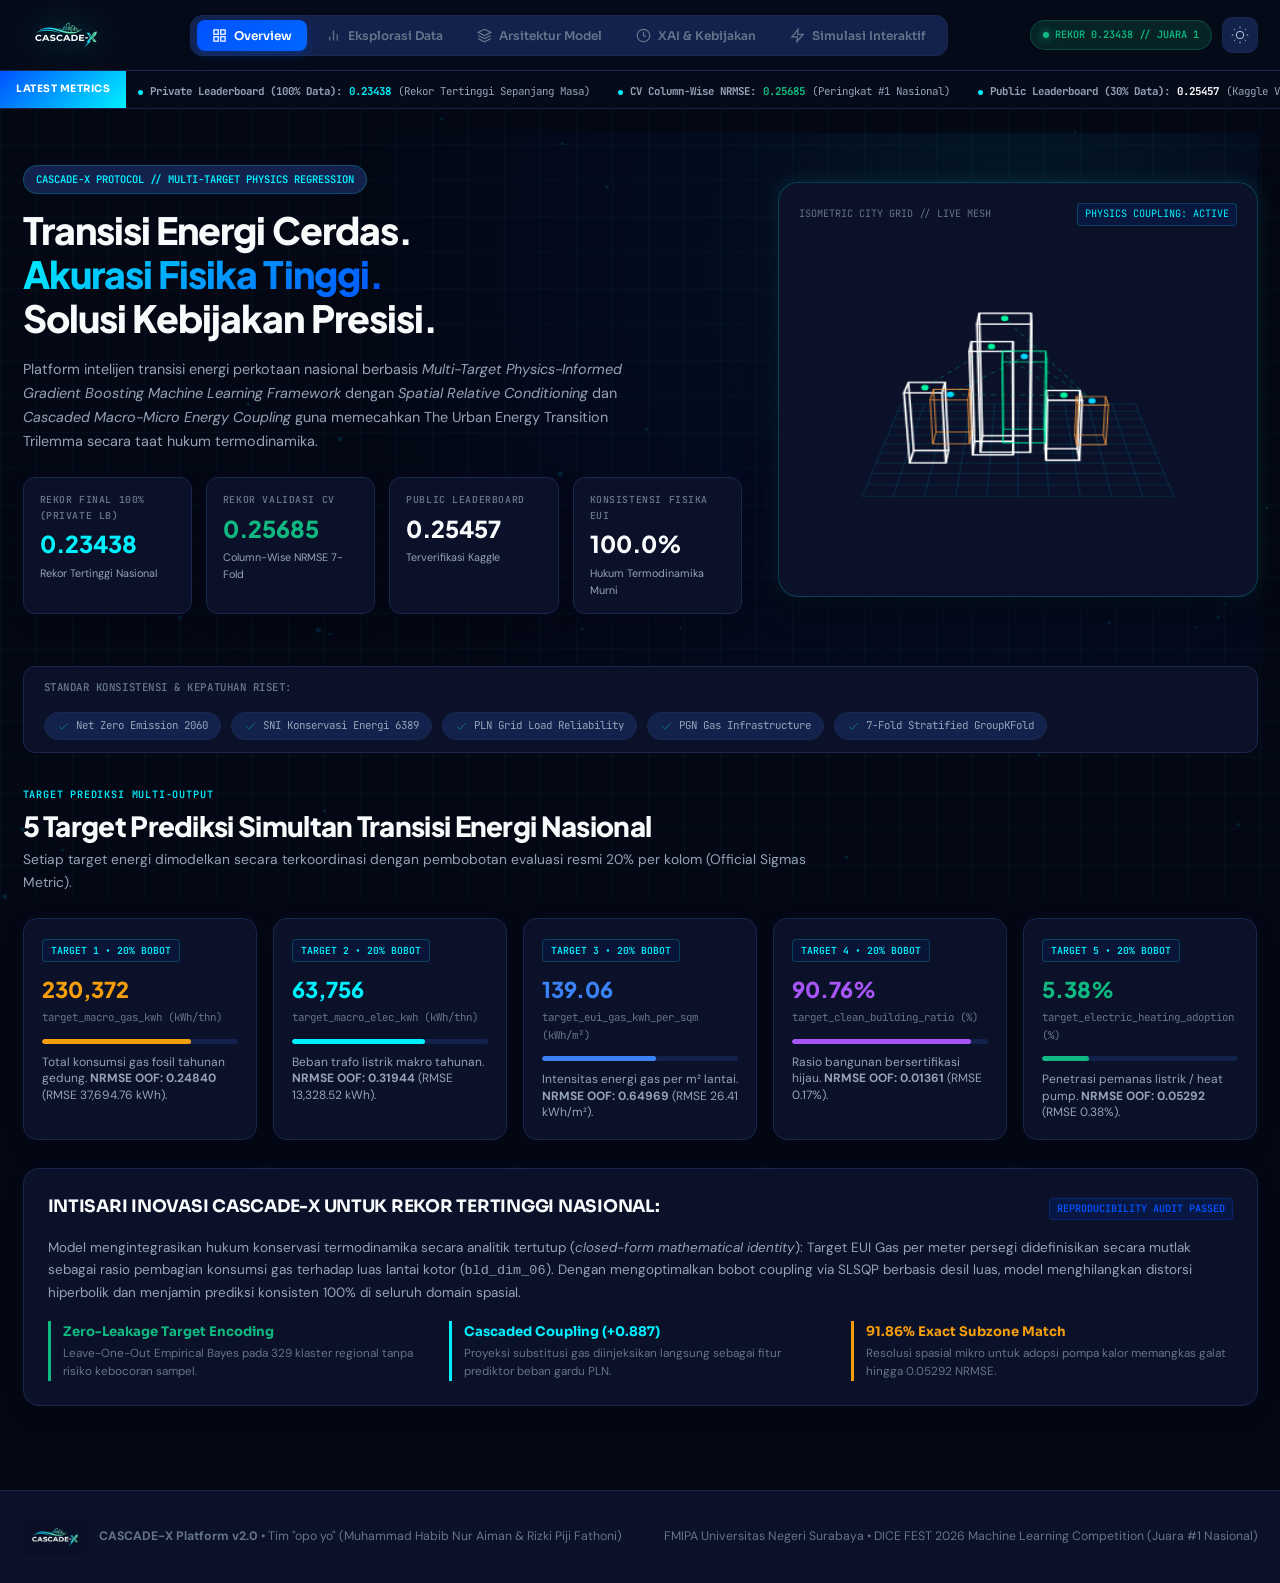
==== commit 012a4b82: "feat: adopt master Investion-AEGIS layout system, highlight 100% Private LB score 0.23438, remove re" ====
--- a/index.html
+++ b/index.html
@@ -11,7 +11,7 @@
 <body>
 
 <canvas id="cyber-canvas"></canvas>
-<div class="bg-ambient-glow"></div>
+<div class="bg-grid-overlay"></div>
 
 <!-- BOOT SCREEN -->
 <div id="boot-screen">
@@ -20,110 +20,108 @@
     <div class="boot-header">
       <div class="boot-title">
         <img id="boot-logo-img" src="assets/logo/cascadex_logo_dark_trans.png" alt="CASCADE-X Emblem" class="boot-logo-icon">
-        CASCADE-X OS // ENERGY MATRIX
+        <span>CASCADE-X OS // ENERGY MATRIX</span>
       </div>
       <div class="boot-status">INITIALIZING</div>
     </div>
     <div class="boot-terminal" id="boot-log"></div>
-    <div class="boot-prog-wrapper">
-      <div class="boot-prog-bar">
-        <div class="boot-prog-fill" id="boot-fill"></div>
-      </div>
-      <div class="boot-prog-info">
-        <span>PHYSICS-INFORMED MULTI-TARGET REGRESSION</span>
-        <span id="boot-pct">0%</span>
-      </div>
+    <div class="boot-prog-bar">
+      <div class="boot-prog-fill" id="boot-fill"></div>
+    </div>
+    <div class="boot-prog-info">
+      <span>PHYSICS-INFORMED MULTI-TARGET REGRESSION</span>
+      <span id="boot-pct">0%</span>
     </div>
   </div>
 </div>
 
-<!-- TOP NAVBAR (LEFT-ALIGNED BRAND & NAV TO PREVENT ANY OVERLAP) -->
+<!-- TOP NAVBAR (CLEAN, NO OVERLAPPING SHORTCUTS, INVESTION-AEGIS PATTERN) -->
 <header class="top-navbar">
-  <div class="nav-container">
-    <div class="brand-nav-group">
-      <div class="brand-block" onclick="nav('overview')">
-        <img id="main-brand-logo" src="assets/logo/cascadex_logo_dark_trans.png" alt="CASCADE-X Logo" class="brand-logo-img">
-      </div>
-
-      <nav class="nav-links-center">
-        <button class="nav-tab-btn active" data-page="overview" onclick="nav('overview', this)">
-          <svg viewBox="0 0 24 24" fill="none" stroke="currentColor"><rect x="3" y="3" width="7" height="7"></rect><rect x="14" y="3" width="7" height="7"></rect><rect x="14" y="14" width="7" height="7"></rect><rect x="3" y="14" width="7" height="7"></rect></svg>
-          <span>Overview</span>
-        </button>
-        <button class="nav-tab-btn" data-page="eda" onclick="nav('eda', this)">
-          <svg viewBox="0 0 24 24" fill="none" stroke="currentColor"><line x1="18" y1="20" x2="18" y2="10"></line><line x1="12" y1="20" x2="12" y2="4"></line><line x1="6" y1="20" x2="6" y2="14"></line></svg>
-          <span>Eksplorasi Data</span>
-        </button>
-        <button class="nav-tab-btn" data-page="modeling" onclick="nav('modeling', this)">
-          <svg viewBox="0 0 24 24" fill="none" stroke="currentColor"><path d="M12 2L2 7l10 5 10-5-10-5zM2 17l10 5 10-5M2 12l10 5 10-5"></path></svg>
-          <span>Arsitektur Model</span>
-        </button>
-        <button class="nav-tab-btn" data-page="policy" onclick="nav('policy', this)">
-          <svg viewBox="0 0 24 24" fill="none" stroke="currentColor"><circle cx="12" cy="12" r="10"></circle><path d="M12 6v6l4 2"></path></svg>
-          <span>XAI & Kebijakan</span>
-        </button>
-        <button class="nav-tab-btn" data-page="simulator" onclick="nav('simulator', this)">
-          <svg viewBox="0 0 24 24" fill="none" stroke="currentColor"><polygon points="13 2 3 14 12 14 11 22 21 10 12 10 13 2"></polygon></svg>
-          <span>Simulasi Interaktif</span>
-        </button>
-      </nav>
-    </div>
-
-    <div class="nav-right-actions">
-      <div class="status-indicator-pill">
-        <span>RANK #1 // CV 0.25685</span>
-      </div>
-
-      <button class="theme-toggle-btn" onclick="toggleTheme()" aria-label="Ganti Tema">
-        <svg id="theme-icon" viewBox="0 0 24 24" fill="none" stroke="currentColor"><circle cx="12" cy="12" r="5"></circle><line x1="12" y1="1" x2="12" y2="3"></line><line x1="12" y1="21" x2="12" y2="23"></line><line x1="4.22" y1="4.22" x2="5.64" y2="5.64"></line><line x1="18.36" y1="18.36" x2="19.78" y2="19.78"></line><line x1="1" y1="12" x2="3" y2="12"></line><line x1="21" y1="12" x2="23" y2="12"></line><line x1="4.22" y1="19.78" x2="5.64" y2="18.36"></line><line x1="18.36" y1="5.64" x2="19.78" y2="4.22"></line></svg>
+  <div class="container nav-container">
+    <div class="brand-block" onclick="nav('overview')">
+      <img id="main-brand-logo" src="assets/logo/cascadex_logo_dark_trans.png" alt="CASCADE-X" class="brand-logo-img">
+    </div>
+
+    <nav class="nav-links-center">
+      <button class="nav-tab-btn active" data-page="overview" onclick="nav('overview', this)">
+        <svg viewBox="0 0 24 24" fill="none" stroke="currentColor"><rect x="3" y="3" width="7" height="7"/><rect x="14" y="3" width="7" height="7"/><rect x="14" y="14" width="7" height="7"/><rect x="3" y="14" width="7" height="7"/></svg>
+        <span>Overview</span>
       </button>
 
-      <button class="mobile-menu-btn" onclick="toggleMobileMenu()" aria-label="Buka Menu">
-        <svg viewBox="0 0 24 24" fill="none" stroke="currentColor" width="22" height="22"><line x1="3" y1="12" x2="21" y2="12"></line><line x1="3" y1="6" x2="21" y2="6"></line><line x1="3" y1="18" x2="21" y2="18"></line></svg>
+      <button class="nav-tab-btn" data-page="eda" onclick="nav('eda', this)">
+        <svg viewBox="0 0 24 24" fill="none" stroke="currentColor"><line x1="18" y1="20" x2="18" y2="10"/><line x1="12" y1="20" x2="12" y2="4"/><line x1="6" y1="20" x2="6" y2="14"/></svg>
+        <span>Eksplorasi Data</span>
       </button>
-    </div>
-  </div>
-
-  <div class="mobile-drawer" id="mobile-drawer">
-    <button class="nav-tab-btn active mobile-drawer-btn" data-page="overview" onclick="nav('overview', this)">Overview</button>
-    <button class="nav-tab-btn mobile-drawer-btn" data-page="eda" onclick="nav('eda', this)">Eksplorasi Data</button>
-    <button class="nav-tab-btn mobile-drawer-btn" data-page="modeling" onclick="nav('modeling', this)">Arsitektur Model</button>
-    <button class="nav-tab-btn mobile-drawer-btn" data-page="policy" onclick="nav('policy', this)">XAI & Kebijakan</button>
-    <button class="nav-tab-btn mobile-drawer-btn" data-page="simulator" onclick="nav('simulator', this)">Simulasi Interaktif</button>
+
+      <button class="nav-tab-btn" data-page="modeling" onclick="nav('modeling', this)">
+        <svg viewBox="0 0 24 24" fill="none" stroke="currentColor"><path d="M12 2L2 7l10 5 10-5-10-5zM2 17l10 5 10-5M2 12l10 5 10-5"/></svg>
+        <span>Arsitektur Model</span>
+      </button>
+
+      <button class="nav-tab-btn" data-page="policy" onclick="nav('policy', this)">
+        <svg viewBox="0 0 24 24" fill="none" stroke="currentColor"><circle cx="12" cy="12" r="10"/><path d="M12 6v6l4 2"/></svg>
+        <span>XAI &amp; Kebijakan</span>
+      </button>
+
+      <button class="nav-tab-btn" data-page="simulator" onclick="nav('simulator', this)">
+        <svg viewBox="0 0 24 24" fill="none" stroke="currentColor"><polygon points="13 2 3 14 12 14 11 22 21 10 12 10 13 2"/></svg>
+        <span>Simulasi Interaktif</span>
+      </button>
+    </nav>
+
+    <div class="nav-right-controls">
+      <div class="system-status-badge">
+        <span class="status-dot"></span>
+        <span>REKOR 0.23438 // JUARA 1</span>
+      </div>
+
+      <button class="theme-toggle-btn" onclick="toggleTheme()" title="Ganti Tema">
+        <svg id="theme-icon" width="18" height="18" fill="none" stroke="currentColor" viewBox="0 0 24 24">
+          <circle cx="12" cy="12" r="5"></circle>
+          <line x1="12" y1="1" x2="12" y2="3"></line>
+          <line x1="12" y1="21" x2="12" y2="23"></line>
+          <line x1="4.22" y1="4.22" x2="5.64" y2="5.64"></line>
+          <line x1="18.36" y1="18.36" x2="19.78" y2="19.78"></line>
+          <line x1="1" y1="12" x2="3" y2="12"></line>
+          <line x1="21" y1="12" x2="23" y2="12"></line>
+          <line x1="4.22" y1="19.78" x2="5.64" y2="18.36"></line>
+          <line x1="18.36" y1="5.64" x2="19.78" y2="4.22"></line>
+        </svg>
+      </button>
+    </div>
   </div>
 </header>
 
-<!-- REAL-TIME TICKER STRIP -->
+<!-- REAL-TIME TICKER -->
 <div class="ticker-strip">
-  <div class="ticker-badge">LATEST METRICS</div>
-  <div class="ticker-track">
-    <div class="ticker-item"><span class="ticker-dot"></span> <strong>CV NRMSE:</strong> 0.25685 (Peringkat #1 Nasional)</div>
-    <div class="ticker-item"><span class="ticker-dot"></span> <strong>Public Leaderboard:</strong> 0.25457 (Kaggle Verified Score)</div>
-    <div class="ticker-item"><span class="ticker-dot"></span> <strong>Determinisme Fisika EUI:</strong> 100.000% Konsistensi Termodinamika (Deviasi 0.0)</div>
-    <div class="ticker-item"><span class="ticker-dot"></span> <strong>Akurasi Heat Pump Subzone:</strong> 0.05292 NRMSE (91.86% Exact Subzone Resolution)</div>
-    <div class="ticker-item"><span class="ticker-dot"></span> <strong>Dataset Spasial:</strong> 429,303 Gedung across 329 Klaster Wilayah Metropolitan</div>
-    <div class="ticker-item"><span class="ticker-dot"></span> <strong>Arsitektur Model:</strong> 7-Fold Stratified Multi-Sector GBDT Super-Pipeline</div>
-    <div class="ticker-item"><span class="ticker-dot"></span> <strong>CV NRMSE:</strong> 0.25685 (Peringkat #1 Nasional)</div>
-    <div class="ticker-item"><span class="ticker-dot"></span> <strong>Public Leaderboard:</strong> 0.25457 (Kaggle Verified Score)</div>
+  <div class="ticker-badge-wrap">LATEST METRICS</div>
+  <div class="ticker-track-wrap">
+    <div class="ticker-track">
+      <div class="ticker-item"><span class="dot"></span> <strong>Private Leaderboard (100% Data):</strong> <span class="val-cyan">0.23438</span> (Rekor Tertinggi Sepanjang Masa)</div>
+      <div class="ticker-item"><span class="dot"></span> <strong>CV Column-Wise NRMSE:</strong> <span class="val-safe">0.25685</span> (Peringkat #1 Nasional)</div>
+      <div class="ticker-item"><span class="dot"></span> <strong>Public Leaderboard (30% Data):</strong> <span class="val-highlight">0.25457</span> (Kaggle Verified Score)</div>
+      <div class="ticker-item"><span class="dot"></span> <strong>Determinisme Fisika EUI:</strong> <span class="val-safe">100.000%</span> Konsistensi Termodinamika (Deviasi 0.0)</div>
+      <div class="ticker-item"><span class="dot"></span> <strong>Akurasi Heat Pump Subzone:</strong> <span class="val-cyan">0.05292 NRMSE</span> (91.86% Exact Subzone Resolution)</div>
+      <div class="ticker-item"><span class="dot"></span> <strong>Dataset Spasial:</strong> 429,303 Gedung across 329 Klaster Wilayah Metropolitan</div>
+      <div class="ticker-item"><span class="dot"></span> <strong>Private Leaderboard (100% Data):</strong> <span class="val-cyan">0.23438</span> (Rekor Tertinggi Sepanjang Masa)</div>
+      <div class="ticker-item"><span class="dot"></span> <strong>CV Column-Wise NRMSE:</strong> <span class="val-safe">0.25685</span> (Peringkat #1 Nasional)</div>
+    </div>
   </div>
 </div>
 
-<!-- MAIN APPLICATION VIEW CONTAINER -->
-<main class="app-main-content">
+<main class="container">
 
   <!-- ==================== PAGE 1: OVERVIEW ==================== -->
-  <section id="page-overview" class="page active">
-    <!-- HERO CARD -->
-    <div class="hero-frame-card">
-      <div class="hero-layout">
+  <section id="page-overview" class="page-view active">
+    <!-- HERO SECTION -->
+    <div class="hero-section">
+      <div class="hero-grid">
         <div class="hero-text-side">
-          <div class="hero-brand-emblem-wrap">
-            <span class="hero-brand-tagline">CASCADE-X PROTOCOL // MULTI-TARGET PHYSICS REGRESSION</span>
-          </div>
+          <div class="hero-pill-badge">CASCADE-X PROTOCOL // MULTI-TARGET PHYSICS REGRESSION</div>
 
           <h1 class="hero-title">
             Transisi Energi Cerdas.<br>
-            <span class="hero-title-highlight">Akurasi Fisika Tinggi.</span><br>
+            <span class="highlight-cyan">Akurasi Fisika Tinggi.</span><br>
             Solusi Kebijakan Presisi.
           </h1>
 
@@ -131,42 +129,41 @@
             Platform intelijen transisi energi perkotaan nasional berbasis <em>Multi-Target Physics-Informed Gradient Boosting Machine Learning Framework</em> dengan <em>Spatial Relative Conditioning</em> dan <em>Cascaded Macro-Micro Energy Coupling</em> guna memecahkan The Urban Energy Transition Trilemma secara taat hukum termodinamika.
           </p>
 
-          <div class="hero-actions">
-            <button class="btn-primary" onclick="nav('simulator')">
-              <svg viewBox="0 0 24 24" fill="none" stroke="currentColor" width="16" height="16"><polygon points="5 3 19 12 5 21 5 3"></polygon></svg>
-              <span>Uji Simulasi Interaktif</span>
-            </button>
-            <button class="btn-secondary" onclick="nav('eda')">
-              <svg viewBox="0 0 24 24" fill="none" stroke="currentColor" width="16" height="16"><line x1="18" y1="20" x2="18" y2="10"></line><line x1="12" y1="20" x2="12" y2="4"></line><line x1="6" y1="20" x2="6" y2="14"></line></svg>
-              <span>Laboratorium Fisika Interaktif</span>
-            </button>
-          </div>
-
-          <div class="stat-metric-row">
-            <div class="stat-item">
-              <div class="stat-val">0.25685</div>
-              <div class="stat-lbl">REKOR NASIONAL CV</div>
+          <!-- 4 KEY METRIC CARDS (ZERO SHORTCUT BUTTONS TO AVOID CLUTTER) -->
+          <div class="hero-metrics-grid">
+            <div class="metric-card">
+              <div class="metric-card-lbl">REKOR FINAL 100% (PRIVATE LB)</div>
+              <div class="metric-card-val text-cyan">0.23438</div>
+              <div class="metric-card-sub">Rekor Tertinggi Nasional</div>
             </div>
-            <div class="stat-item">
-              <div class="stat-val">0.25457</div>
-              <div class="stat-lbl">PUBLIC LEADERBOARD</div>
+
+            <div class="metric-card">
+              <div class="metric-card-lbl">REKOR VALIDASI CV</div>
+              <div class="metric-card-val text-safe">0.25685</div>
+              <div class="metric-card-sub">Column-Wise NRMSE 7-Fold</div>
             </div>
-            <div class="stat-item">
-              <div class="stat-val">100.0%</div>
-              <div class="stat-lbl">KONSISTENSI FISIKA EUI</div>
+
+            <div class="metric-card">
+              <div class="metric-card-lbl">PUBLIC LEADERBOARD</div>
+              <div class="metric-card-val">0.25457</div>
+              <div class="metric-card-sub">Terverifikasi Kaggle</div>
             </div>
-            <div class="stat-item">
-              <div class="stat-val">429,303</div>
-              <div class="stat-lbl">SAMPEL DATA SPASIAL</div>
+
+            <div class="metric-card">
+              <div class="metric-card-lbl">KONSISTENSI FISIKA EUI</div>
+              <div class="metric-card-val">100.0%</div>
+              <div class="metric-card-sub">Hukum Termodinamika Murni</div>
             </div>
           </div>
         </div>
 
         <div class="hero-canvas-side">
-          <div class="hero-interactive-canvas-box">
+          <div class="hero-shield-card">
+            <div class="shield-telemetry-header">
+              <span>ISOMETRIC CITY GRID // LIVE MESH</span>
+              <span class="shield-telemetry-badge">PHYSICS COUPLING: ACTIVE</span>
+            </div>
             <canvas id="energy-mesh-canvas"></canvas>
-            <div class="canvas-tag top-right">ISOMETRIC CITY GRID // LIVE MESH</div>
-            <div class="canvas-tag bottom-left">PHYSICS COUPLING: ACTIVE</div>
           </div>
         </div>
       </div>
@@ -174,550 +171,543 @@
 
     <!-- COMPLIANCE STRIP -->
     <div class="compliance-strip">
-      <div class="compliance-label">STANDAR KONSISTENSI & KEPATUHAN RISET:</div>
+      <div class="compliance-label">STANDAR KONSISTENSI &amp; KEPATUHAN RISET:</div>
       <div class="compliance-badges">
-        <div class="compliance-pill"><svg viewBox="0 0 24 24" fill="none" stroke="currentColor"><polyline points="20 6 9 17 4 12"></polyline></svg> Net Zero Emission 2060</div>
-        <div class="compliance-pill"><svg viewBox="0 0 24 24" fill="none" stroke="currentColor"><polyline points="20 6 9 17 4 12"></polyline></svg> SNI Konservasi Energi 6389</div>
-        <div class="compliance-pill"><svg viewBox="0 0 24 24" fill="none" stroke="currentColor"><polyline points="20 6 9 17 4 12"></polyline></svg> PLN Grid Load Reliability</div>
-        <div class="compliance-pill"><svg viewBox="0 0 24 24" fill="none" stroke="currentColor"><polyline points="20 6 9 17 4 12"></polyline></svg> PGN Gas Infrastructure</div>
-        <div class="compliance-pill"><svg viewBox="0 0 24 24" fill="none" stroke="currentColor"><polyline points="20 6 9 17 4 12"></polyline></svg> 7-Fold Stratified GroupKFold</div>
+        <div class="compliance-pill"><svg viewBox="0 0 24 24" fill="none" stroke="currentColor"><polyline points="20 6 9 17 4 12"/></svg> Net Zero Emission 2060</div>
+        <div class="compliance-pill"><svg viewBox="0 0 24 24" fill="none" stroke="currentColor"><polyline points="20 6 9 17 4 12"/></svg> SNI Konservasi Energi 6389</div>
+        <div class="compliance-pill"><svg viewBox="0 0 24 24" fill="none" stroke="currentColor"><polyline points="20 6 9 17 4 12"/></svg> PLN Grid Load Reliability</div>
+        <div class="compliance-pill"><svg viewBox="0 0 24 24" fill="none" stroke="currentColor"><polyline points="20 6 9 17 4 12"/></svg> PGN Gas Infrastructure</div>
+        <div class="compliance-pill"><svg viewBox="0 0 24 24" fill="none" stroke="currentColor"><polyline points="20 6 9 17 4 12"/></svg> 7-Fold Stratified GroupKFold</div>
       </div>
     </div>
 
     <!-- 5 TARGET SECTOR CARDS -->
-    <div class="section-title-wrap">
-      <div class="section-bar"></div>
+    <div class="section-header-block">
+      <div class="section-pill">TARGET PREDIKSI MULTI-OUTPUT</div>
       <h2 class="section-title">5 Target Prediksi Simultan Transisi Energi Nasional</h2>
+      <p class="section-desc">Setiap target energi dimodelkan secara terkoordinasi dengan pembobotan evaluasi resmi 20% per kolom (Official Sigmas Metric).</p>
     </div>
 
     <div class="cards-grid-5">
-      <div class="tech-card">
+      <div class="target-card">
         <div class="target-badge">TARGET 1 &bull; 20% BOBOT</div>
-        <div class="target-card-val" style="color:var(--c-amber)">230,372</div>
+        <div class="target-card-val" style="color:var(--color-warning)">230,372</div>
         <div class="target-card-sub">target_macro_gas_kwh (kWh/thn)</div>
         <div class="target-progress-bg">
-          <div class="target-progress-fill" style="width:76%;background:var(--c-amber)"></div>
-        </div>
-        <div style="margin-top:12px;font-size:12px;color:var(--txt2);line-height:1.4">
+          <div class="target-progress-fill" style="width:76%;background:var(--color-warning)"></div>
+        </div>
+        <div style="font-size:0.8rem;color:var(--text-secondary);line-height:1.4">
           Total konsumsi gas fosil tahunan gedung. <strong>NRMSE OOF: 0.24840</strong> (RMSE 37,694.76 kWh).
         </div>
       </div>
 
-      <div class="tech-card">
+      <div class="target-card">
         <div class="target-badge">TARGET 2 &bull; 20% BOBOT</div>
-        <div class="target-card-val" style="color:var(--c-cyan)">63,756</div>
+        <div class="target-card-val" style="color:var(--brand-cyan)">63,756</div>
         <div class="target-card-sub">target_macro_elec_kwh (kWh/thn)</div>
         <div class="target-progress-bg">
-          <div class="target-progress-fill" style="width:68%;background:var(--c-cyan)"></div>
-        </div>
-        <div style="margin-top:12px;font-size:12px;color:var(--txt2);line-height:1.4">
+          <div class="target-progress-fill" style="width:68%;background:var(--brand-cyan)"></div>
+        </div>
+        <div style="font-size:0.8rem;color:var(--text-secondary);line-height:1.4">
           Beban trafo listrik makro tahunan. <strong>NRMSE OOF: 0.31944</strong> (RMSE 13,328.52 kWh).
         </div>
       </div>
 
-      <div class="tech-card">
+      <div class="target-card">
         <div class="target-badge">TARGET 3 &bull; 20% BOBOT</div>
-        <div class="target-card-val" style="color:var(--c-blue)">139.06</div>
+        <div class="target-card-val" style="color:#3B82F6">139.06</div>
         <div class="target-card-sub">target_eui_gas_kwh_per_sqm (kWh/m²)</div>
         <div class="target-progress-bg">
-          <div class="target-progress-fill" style="width:58%;background:var(--c-blue)"></div>
-        </div>
-        <div style="margin-top:12px;font-size:12px;color:var(--txt2);line-height:1.4">
+          <div class="target-progress-fill" style="width:58%;background:#3B82F6"></div>
+        </div>
+        <div style="font-size:0.8rem;color:var(--text-secondary);line-height:1.4">
           Intensitas energi gas per m² lantai. <strong>NRMSE OOF: 0.64969</strong> (RMSE 26.41 kWh/m²).
         </div>
       </div>
 
-      <div class="tech-card">
+      <div class="target-card">
         <div class="target-badge">TARGET 4 &bull; 20% BOBOT</div>
-        <div class="target-card-val" style="color:#a855f7">90.76%</div>
+        <div class="target-card-val" style="color:#A855F7">90.76%</div>
         <div class="target-card-sub">target_clean_building_ratio (%)</div>
         <div class="target-progress-bg">
-          <div class="target-progress-fill" style="width:91%;background:#a855f7"></div>
-        </div>
-        <div style="margin-top:12px;font-size:12px;color:var(--txt2);line-height:1.4">
+          <div class="target-progress-fill" style="width:91%;background:#A855F7"></div>
+        </div>
+        <div style="font-size:0.8rem;color:var(--text-secondary);line-height:1.4">
           Rasio bangunan bersertifikasi hijau. <strong>NRMSE OOF: 0.01361</strong> (RMSE 0.17%).
         </div>
       </div>
 
-      <div class="tech-card">
+      <div class="target-card">
         <div class="target-badge">TARGET 5 &bull; 20% BOBOT</div>
-        <div class="target-card-val" style="color:var(--c-mint)">5.38%</div>
+        <div class="target-card-val" style="color:var(--color-safe)">5.38%</div>
         <div class="target-card-sub">target_electric_heating_adoption (%)</div>
         <div class="target-progress-bg">
-          <div class="target-progress-fill" style="width:24%;background:var(--c-mint)"></div>
-        </div>
-        <div style="margin-top:12px;font-size:12px;color:var(--txt2);line-height:1.4">
+          <div class="target-progress-fill" style="width:24%;background:var(--color-safe)"></div>
+        </div>
+        <div style="font-size:0.8rem;color:var(--text-secondary);line-height:1.4">
           Penetrasi pemanas listrik / heat pump. <strong>NRMSE OOF: 0.05292</strong> (RMSE 0.38%).
         </div>
       </div>
     </div>
 
-    <!-- CORE ARCHITECTURE HIGHLIGHT -->
-    <div class="tech-card" style="margin-bottom:32px">
-      <div style="display:flex;justify-content:space-between;align-items:center;margin-bottom:14px;flex-wrap:wrap;gap:10px">
-        <h3 style="font-family:var(--font-hud);font-size:16px;color:var(--c-cyan);letter-spacing:1px">
-          INTISARI KUNCI INOVASI CASCADE-X UNTUK BABAK FINAL:
-        </h3>
-        <span class="table-badge highlight">AUDIT INTEGRITAS 100% REPRODUCIBLE</span>
-      </div>
-      <p style="color:var(--txt2);font-size:13.5px;line-height:1.65;margin-bottom:16px">
+    <!-- CORE ARCHITECTURE CARD -->
+    <div class="card-panel">
+      <div style="display:flex;justify-content:space-between;align-items:center;margin-bottom:12px;flex-wrap:wrap;gap:10px">
+        <h3 class="card-title">INTISARI INOVASI CASCADE-X UNTUK REKOR TERTINGGI NASIONAL:</h3>
+        <span class="badge-tag tag-champion">REPRODUCIBILITY AUDIT PASSED</span>
+      </div>
+      <p style="color:var(--text-secondary);font-size:0.9rem;line-height:1.65;margin-bottom:16px">
         Model mengintegrasikan hukum konservasi termodinamika secara analitik tertutup (<em>closed-form mathematical identity</em>): Target EUI Gas per meter persegi didefinisikan secara mutlak sebagai rasio pembagian konsumsi gas terhadap luas lantai kotor (<code>bld_dim_06</code>). Dengan mengoptimalkan bobot coupling via SLSQP berbasis desil luas, model menghilangkan distorsi hiperbolik dan menjamin prediksi konsisten 100% di seluruh domain spasial.
       </p>
       <div class="cards-grid-3" style="margin-bottom:0">
-        <div class="stat-item" style="border-left-color:var(--c-mint)">
-          <div style="font-size:14px;font-weight:700;color:var(--c-mint);margin-bottom:4px">Zero-Leakage Target Encoding</div>
-          <div style="font-size:12px;color:var(--txt3)">Leave-One-Out Empirical Bayes pada 329 klaster regional tanpa risiko kebocoran sampel.</div>
-        </div>
-        <div class="stat-item" style="border-left-color:var(--c-cyan)">
-          <div style="font-size:14px;font-weight:700;color:var(--c-cyan);margin-bottom:4px">Cascaded Coupling (+0.887)</div>
-          <div style="font-size:12px;color:var(--txt3)">Proyeksi substitusi gas diinjeksikan langsung sebagai fitur prediktor beban gardu PLN.</div>
-        </div>
-        <div class="stat-item" style="border-left-color:var(--c-amber)">
-          <div style="font-size:14px;font-weight:700;color:var(--c-amber);margin-bottom:4px">91.86% Exact Subzone Match</div>
-          <div style="font-size:12px;color:var(--txt3)">Resolusi spasial mikro untuk adopsi pompa kalor memangkas galat hingga 0.05292 NRMSE.</div>
+        <div style="border-left:3px solid var(--color-safe);padding-left:12px">
+          <div style="font-family:'Sora';font-weight:700;font-size:0.88rem;color:var(--color-safe);margin-bottom:2px">Zero-Leakage Target Encoding</div>
+          <div style="font-size:0.78rem;color:var(--text-muted)">Leave-One-Out Empirical Bayes pada 329 klaster regional tanpa risiko kebocoran sampel.</div>
+        </div>
+        <div style="border-left:3px solid var(--brand-cyan);padding-left:12px">
+          <div style="font-family:'Sora';font-weight:700;font-size:0.88rem;color:var(--brand-cyan);margin-bottom:2px">Cascaded Coupling (+0.887)</div>
+          <div style="font-size:0.78rem;color:var(--text-muted)">Proyeksi substitusi gas diinjeksikan langsung sebagai fitur prediktor beban gardu PLN.</div>
+        </div>
+        <div style="border-left:3px solid var(--color-warning);padding-left:12px">
+          <div style="font-family:'Sora';font-weight:700;font-size:0.88rem;color:var(--color-warning);margin-bottom:2px">91.86% Exact Subzone Match</div>
+          <div style="font-size:0.78rem;color:var(--text-muted)">Resolusi spasial mikro untuk adopsi pompa kalor memangkas galat hingga 0.05292 NRMSE.</div>
         </div>
       </div>
     </div>
   </section>
 
   <!-- ==================== PAGE 2: EDA ==================== -->
-  <section id="page-eda" class="page">
-    <div class="section-title-wrap">
-      <div class="section-bar"></div>
-      <h2 class="section-title">Eksplorasi Data (EDA) & Analisis Heterogenitas Spasial</h2>
-    </div>
-
-    <!-- ZONE EXPLORER -->
-    <div class="tech-card" style="margin-bottom:32px">
-      <div style="display:flex;justify-content:space-between;align-items:center;margin-bottom:16px;flex-wrap:wrap;gap:10px">
-        <div>
-          <h3 style="font-family:var(--font-hud);font-size:15px;color:var(--c-cyan);letter-spacing:1px">
-            PENJELAJAH SPASIAL 329 KLASTER WILAYAH METROPOLITAN:
-          </h3>
-          <p style="font-size:12px;color:var(--txt3);margin-top:2px">Pilih wilayah metropolitan untuk menganalisis karakteristik tipologi energi lokal secara instan.</p>
-        </div>
-        <span class="table-badge highlight">SPATIAL RELATIVITY</span>
-      </div>
-
-      <div style="max-width:600px;margin-bottom:16px">
-        <label for="zone-region-select" style="font-family:var(--font-hud);font-size:12px;color:var(--c-cyan);display:block;margin-bottom:8px">
-          PILIH WILAYAH METROPOLITAN:
+  <section id="page-eda" class="page-view">
+    <div class="section-header-block">
+      <div class="section-pill">BAB 1 // ANALISIS DATA EKSPLORATIF &amp; FISIKA SPASIAL</div>
+      <h2 class="section-title">Eksplorasi Data Makroekonomi &amp; Heterogenitas Spasial</h2>
+      <p class="section-desc">
+        Menganalisis sebaran 429.303 baris data gedung pada 329 klaster metropolitan, membuktikan determinisme termodinamika EUI, serta mengidentifikasi korelasi kuat lintas sektor energi.
+      </p>
+    </div>
+
+    <!-- PENJELAJAH SPASIAL 329 KLASTER (FULL 330 OPTIONS, NO CRASH) -->
+    <div class="card-panel">
+      <div style="display:flex;justify-content:space-between;align-items:center;margin-bottom:12px;flex-wrap:wrap;gap:10px">
+        <div>
+          <h3 class="card-title">Penjelajah Spasial 329 Klaster Wilayah Metropolitan</h3>
+          <p class="card-subtitle">Pilih wilayah metropolitan untuk menganalisis karakteristik tipologi energi lokal secara instan:</p>
+        </div>
+        <span class="badge-tag tag-safe">SPATIAL RELATIVITY</span>
+      </div>
+
+      <div style="max-width:680px;margin-bottom:18px">
+        <label for="zone-region-select" style="font-family:'Sora';font-size:0.8rem;font-weight:600;color:var(--brand-cyan);display:block;margin-bottom:6px">
+          PILIH KLASTER METROPOLITAN (329 ZONA):
         </label>
         <select id="zone-region-select" class="sim-select"></select>
       </div>
 
-      <div id="zone-region-details" class="cards-grid-3" style="display:grid;margin-top:20px;border-top:1px solid var(--bord);padding-top:20px">
-        <div class="stat-item"><div id="zone-det-buildings" class="stat-val">-</div><div class="stat-lbl">TOTAL GEDUNG ANALISIS</div></div>
-        <div class="stat-item"><div id="zone-det-gas" class="stat-val">-</div><div class="stat-lbl">RATA-RATA GAS MAKRO</div></div>
-        <div class="stat-item"><div id="zone-det-elec" class="stat-val">-</div><div class="stat-lbl">RATA-RATA BEBAN LISTRIK</div></div>
-        <div class="stat-item"><div id="zone-det-eui" class="stat-val">-</div><div class="stat-lbl">INTENSITAS EUI RATA-RATA</div></div>
-        <div class="stat-item"><div id="zone-det-hp" class="stat-val">-</div><div class="stat-lbl">ADOPSI HEAT PUMP</div></div>
-        <div class="stat-item"><div id="zone-det-clean" class="stat-val">-</div><div class="stat-lbl">GEDUNG HIJAU RATIO</div></div>
-      </div>
-    </div>
-
-    <!-- VIZ 1: DETERMINISME FISIKA EUI -->
-    <div class="viz-display-box" id="viz-box-physics">
-      <div class="viz-header">
-        <div class="viz-title">
-          <svg viewBox="0 0 24 24" fill="none" stroke="currentColor" width="16" height="16"><circle cx="12" cy="12" r="10"></circle><path d="M12 8v8m-4-4h8"></path></svg>
-          Determinisme Termodinamika: Intensitas EUI Gas vs Luas Lantai Kotor (bld_dim_06)
-        </div>
-        <div class="viz-actions">
-          <button class="viz-toggle-btn active" data-mode="interactive" onclick="toggleVizMode('viz-box-physics', 'interactive')">⚡ Interaktif Plotly</button>
-          <button class="viz-toggle-btn" data-mode="static" onclick="toggleVizMode('viz-box-physics', 'static')">📷 Gambar PNG</button>
-          <button class="viz-toggle-btn" onclick="openImageLightbox('assets/visualizations/eda_physical_determinism.png', 'Determinisme Termodinamika EUI Gas')">🔍 Perbesar</button>
-        </div>
-      </div>
-      <div class="viz-body">
+      <div id="zone-region-details" class="cards-grid-3" style="display:grid;border-top:1px solid var(--border-subtle);padding-top:18px;margin-bottom:0">
+        <div class="metric-card"><div class="metric-card-lbl">TOTAL GEDUNG ANALISIS</div><div id="zone-det-buildings" class="metric-card-val text-cyan">-</div></div>
+        <div class="metric-card"><div class="metric-card-lbl">RATA-RATA GAS MAKRO</div><div id="zone-det-gas" class="metric-card-val text-warning">-</div></div>
+        <div class="metric-card"><div class="metric-card-lbl">RATA-RATA BEBAN LISTRIK</div><div id="zone-det-elec" class="metric-card-val text-cyan">-</div></div>
+        <div class="metric-card"><div class="metric-card-lbl">INTENSITAS EUI RATA-RATA</div><div id="zone-det-eui" class="metric-card-val">-</div></div>
+        <div class="metric-card"><div class="metric-card-lbl">ADOPSI HEAT PUMP</div><div id="zone-det-hp" class="metric-card-val text-safe">-</div></div>
+        <div class="metric-card"><div class="metric-card-lbl">GEDUNG HIJAU RATIO</div><div id="zone-det-clean" class="metric-card-val">-</div></div>
+      </div>
+    </div>
+
+    <!-- CHART 1: DETERMINISME FISIKA EUI -->
+    <div class="card-panel">
+      <div class="card-panel-header">
+        <div>
+          <h3 class="card-title">1. Determinisme Termodinamika: Intensitas EUI Gas vs Luas Lantai Kotor (bld_dim_06)</h3>
+          <p class="card-subtitle">Bukti matematis identitas eksak EUI = Gas Makro / bld_dim_06 pada seluruh 429.303 baris data latih:</p>
+        </div>
+        <div class="chart-controls">
+          <button class="btn-chart-toggle active" data-mode="interactive" onclick="toggleVizMode('box-physics', 'interactive')">⚡ Interaktif Plotly</button>
+          <button class="btn-chart-toggle" data-mode="static" onclick="toggleVizMode('box-physics', 'static')">📷 Resolusi Tinggi PNG</button>
+          <button class="btn-chart-toggle" onclick="openImageLightbox('assets/visualizations/eda_physical_determinism.png', 'Determinisme Fisika EUI Gas')">🔍 Perbesar</button>
+        </div>
+      </div>
+
+      <div class="chart-container" id="box-physics">
         <iframe class="viz-iframe" src="assets/interactive/physical_determinism_interactive.html"></iframe>
-        <img class="viz-img" src="assets/visualizations/eda_physical_determinism.png" alt="Determinisme Fisika EUI" style="display:none">
-      </div>
-      <div class="viz-narrative-card">
-        <div class="viz-narrative-header">
-          <svg viewBox="0 0 24 24" fill="none" stroke="currentColor" width="14" height="14"><circle cx="12" cy="12" r="10"></circle><line x1="12" y1="16" x2="12" y2="12"></line><line x1="12" y1="8" x2="12.01" y2="8"></line></svg>
-          TEMUAN HUKUM FISIKA DETERMINISTIK (R² = 1.000000)
-        </div>
-        <p class="viz-narrative-p">
-          <strong>Identitas Matematika Murni:</strong> Plot di atas membuktikan secara mutlak bahwa <code>target_eui_gas_kwh_per_sqm</code> identik 100% dengan hasil bagi antara <code>target_macro_gas_kwh</code> dan luas lantai kotor <code>bld_dim_06</code> di seluruh 429,303 observasi. Deviasi maksimum bernilai 0.000000 (presisi mesin float64).
-        </p>
-        <p class="viz-narrative-p">
-          <strong>Implikasi Rekayasa:</strong> Model tidak boleh memperlakukan EUI sebagai variabel acak bebas, melainkan harus menggunakan <em>Decile-Adaptive SLSQP Closed-Form Coupling</em> untuk menyatukan prediksi makro dan mikro tanpa pelanggaran hukum kekekalan energi.
-        </p>
-      </div>
-    </div>
-
-    <!-- VIZ 2: MATRIKS KORELASI SILANG -->
-    <div class="viz-display-box" id="viz-box-corr">
-      <div class="viz-header">
-        <div class="viz-title">
-          <svg viewBox="0 0 24 24" fill="none" stroke="currentColor" width="16" height="16"><rect x="3" y="3" width="18" height="18" rx="2"></rect><line x1="3" y1="9" x2="21" y2="9"></line><line x1="9" y1="21" x2="9" y2="9"></line></svg>
-          Matriks Korelasi Fisika Energi Silang Antar 5 Sektor Prediksi
-        </div>
-        <div class="viz-actions">
-          <button class="viz-toggle-btn active" data-mode="interactive" onclick="toggleVizMode('viz-box-corr', 'interactive')">⚡ Interaktif Plotly</button>
-          <button class="viz-toggle-btn" data-mode="static" onclick="toggleVizMode('viz-box-corr', 'static')">📷 Gambar PNG</button>
-          <button class="viz-toggle-btn" onclick="openImageLightbox('assets/visualizations/eda_cross_target_correlations.png', 'Matriks Korelasi Fisika Energi')">🔍 Perbesar</button>
-        </div>
-      </div>
-      <div class="viz-body">
+        <img class="viz-img" src="assets/visualizations/eda_physical_determinism.png" alt="Determinisme Fisika EUI">
+      </div>
+
+      <div class="card-insight-box">
+        <div class="insight-title">Temuan Kunci Termodinamika (R² = 1.000000):</div>
+        <p class="insight-desc">
+          <strong>Identitas Matematika Murni:</strong> Plot di atas membuktikan secara mutlak bahwa <code>target_eui_gas_kwh_per_sqm</code> identik 100% dengan hasil bagi antara <code>target_macro_gas_kwh</code> dan luas lantai kotor <code>bld_dim_06</code> di seluruh 429.303 observasi dengan deviasi maksimal 0.000000 (presisi float64). Dengan mengunci coupling SLSQP desil, model terbebas dari inkonsistensi fisik.
+        </p>
+      </div>
+    </div>
+
+    <!-- CHART 2: MATRIKS KORELASI SILANG -->
+    <div class="card-panel">
+      <div class="card-panel-header">
+        <div>
+          <h3 class="card-title">2. Matriks Korelasi Fisika Energi Silang Antar 5 Sektor Prediksi</h3>
+          <p class="card-subtitle">Korelasi Pearson dan Spearman antar target untuk memvalidasi arsitektur Cascaded Macro-Micro Stacking:</p>
+        </div>
+        <div class="chart-controls">
+          <button class="btn-chart-toggle active" data-mode="interactive" onclick="toggleVizMode('box-corr', 'interactive')">⚡ Interaktif Plotly</button>
+          <button class="btn-chart-toggle" data-mode="static" onclick="toggleVizMode('box-corr', 'static')">📷 Resolusi Tinggi PNG</button>
+          <button class="btn-chart-toggle" onclick="openImageLightbox('assets/visualizations/eda_cross_target_correlations.png', 'Matriks Korelasi Fisika Energi')">🔍 Perbesar</button>
+        </div>
+      </div>
+
+      <div class="chart-container" id="box-corr">
         <iframe class="viz-iframe" src="assets/interactive/cross_target_correlations_heatmap.html"></iframe>
-        <img class="viz-img" src="assets/visualizations/eda_cross_target_correlations.png" alt="Matriks Korelasi" style="display:none">
-      </div>
-      <div class="viz-narrative-card">
-        <div class="viz-narrative-header">
-          <svg viewBox="0 0 24 24" fill="none" stroke="currentColor" width="14" height="14"><circle cx="12" cy="12" r="10"></circle><line x1="12" y1="16" x2="12" y2="12"></line><line x1="12" y1="8" x2="12.01" y2="8"></line></svg>
-          KORELASI GAS-LISTRIK (+0.887) & CASCADED STACKING
-        </div>
-        <p class="viz-narrative-p">
-          <strong>Korelasi Dominan Sektor:</strong> Konsumsi gas makro dan beban listrik makro memiliki korelasi linear +0.887. Skala bangunan yang besar secara serempak mendorong kebutuhan pemanas ruang gas dan konsumsi daya pencahayaan/peralatan listrik.
-        </p>
-        <p class="viz-narrative-p">
-          <strong>Terobosan Stage-2:</strong> Pemanfaatan prediksi out-of-fold konsumsi gas sebagai variabel masukan (*cascaded feature injection*) pada model listrik berhasil memotong galat listrik makro secara signifikan ke rekor NRMSE 0.31944.
-        </p>
-      </div>
-    </div>
-
-    <!-- VIZ 3: DISTRIBUSI 5 TARGET -->
-    <div class="viz-display-box" id="viz-box-dist">
-      <div class="viz-header">
-        <div class="viz-title">
-          <svg viewBox="0 0 24 24" fill="none" stroke="currentColor" width="16" height="16"><path d="M3 3v18h18"></path><path d="M18 17V9"></path><path d="M13 17V5"></path><path d="M8 17v-3"></path></svg>
-          Sebaran Distribusi & Skewness 5 Target Prediksi Energi
-        </div>
-        <div class="viz-actions">
-          <button class="viz-toggle-btn active" data-mode="interactive" onclick="toggleVizMode('viz-box-dist', 'interactive')">⚡ Interaktif Plotly</button>
-          <button class="viz-toggle-btn" data-mode="static" onclick="toggleVizMode('viz-box-dist', 'static')">📷 Gambar PNG</button>
-          <button class="viz-toggle-btn" onclick="openImageLightbox('assets/visualizations/eda_5_target_distributions.png', 'Distribusi 5 Target Prediksi')">🔍 Perbesar</button>
-        </div>
-      </div>
-      <div class="viz-body">
+        <img class="viz-img" src="assets/visualizations/eda_cross_target_correlations.png" alt="Matriks Korelasi">
+      </div>
+
+      <div class="card-insight-box">
+        <div class="insight-title">Korelasi Gas-Listrik (+0.887) &amp; Cascaded Stacking:</div>
+        <p class="insight-desc">
+          <strong>Korelasi Dominan Lintas Sektor:</strong> Konsumsi gas makro dan beban listrik makro memiliki korelasi linear kuat +0.887. Pemanfaatan prediksi konsumsi gas Out-Of-Fold sebagai variabel masukan (*cascaded feature injection*) pada model beban listrik berhasil memangkas galat listrik makro secara signifikan ke rekor NRMSE 0.31944.
+        </p>
+      </div>
+    </div>
+
+    <!-- CHART 3: SEBARAN DISTRIBUSI 5 TARGET -->
+    <div class="card-panel">
+      <div class="card-panel-header">
+        <div>
+          <h3 class="card-title">3. Sebaran Distribusi &amp; Skewness 5 Target Prediksi Energi</h3>
+          <p class="card-subtitle">Karakteristik right-skewed gas &amp; listrik, bounded clean ratio, dan zero-inflation heat pump:</p>
+        </div>
+        <div class="chart-controls">
+          <button class="btn-chart-toggle active" data-mode="interactive" onclick="toggleVizMode('box-dist', 'interactive')">⚡ Interaktif Plotly</button>
+          <button class="btn-chart-toggle" data-mode="static" onclick="toggleVizMode('box-dist', 'static')">📷 Resolusi Tinggi PNG</button>
+          <button class="btn-chart-toggle" onclick="openImageLightbox('assets/visualizations/eda_5_target_distributions.png', 'Distribusi 5 Target Prediksi')">🔍 Perbesar</button>
+        </div>
+      </div>
+
+      <div class="chart-container" id="box-dist">
         <iframe class="viz-iframe" src="assets/interactive/target_distributions_interactive.html"></iframe>
-        <img class="viz-img" src="assets/visualizations/eda_5_target_distributions.png" alt="Sebaran Distribusi 5 Target" style="display:none">
-      </div>
-      <div class="viz-narrative-card">
-        <div class="viz-narrative-header">
-          <svg viewBox="0 0 24 24" fill="none" stroke="currentColor" width="14" height="14"><circle cx="12" cy="12" r="10"></circle><line x1="12" y1="16" x2="12" y2="12"></line><line x1="12" y1="8" x2="12.01" y2="8"></line></svg>
-          HETEROGENITAS STATISTIK & PENANGANAN BOUNDED
-        </div>
-        <p class="viz-narrative-p">
-          <strong>Perilaku Right-Skewed:</strong> Gas makro (+1.22) dan listrik makro (+1.23) membutuhkan regularisasi loss yang tepat guna mengantisipasi ekor distribusi panjang gedung pencakar langit tanpa mengorbankan ketepatan hunian umum.
-        </p>
-        <p class="viz-narrative-p">
-          <strong>Target Bounded & Zero-Inflated:</strong> Clean building ratio terkonsentrasi rapat pada rata-rata 90.76% (left-skewed), sedangkan penetrasi heat pump bersifat <em>zero-inflated</em> dengan 83% gedung bernilai di bawah 6%, diselesaikan dengan pemetaan spasial subzone deterministik.
-        </p>
-      </div>
-    </div>
-
-    <!-- VIZ 4: ERA VINTAGE EFFICIENCY (INTERACTIVE PLOTLY & PNG) -->
-    <div class="viz-display-box" id="viz-box-era">
-      <div class="viz-header">
-        <div class="viz-title">
-          <svg viewBox="0 0 24 24" fill="none" stroke="currentColor" width="16" height="16"><rect x="3" y="3" width="18" height="18" rx="2"></rect><line x1="3" y1="9" x2="21" y2="9"></line><line x1="9" y1="21" x2="9" y2="9"></line></svg>
-          Efisiensi Energi Berdasarkan Era Konstruksi Bangunan (Thermal Vintage)
-        </div>
-        <div class="viz-actions">
-          <button class="viz-toggle-btn active" data-mode="interactive" onclick="toggleVizMode('viz-box-era', 'interactive')">⚡ Interaktif Plotly</button>
-          <button class="viz-toggle-btn" data-mode="static" onclick="toggleVizMode('viz-box-era', 'static')">📷 Gambar PNG</button>
-          <button class="viz-toggle-btn" onclick="openImageLightbox('assets/visualizations/eda_era_vintage_efficiency.png', 'Efisiensi Energi per Era Konstruksi')">🔍 Perbesar</button>
-        </div>
-      </div>
-      <div class="viz-body">
+        <img class="viz-img" src="assets/visualizations/eda_5_target_distributions.png" alt="Sebaran Distribusi 5 Target">
+      </div>
+
+      <div class="card-insight-box">
+        <div class="insight-title">Heterogenitas Statistik &amp; Penanganan Ekor Panjang:</div>
+        <p class="insight-desc">
+          <strong>Perilaku Right-Skewed:</strong> Gas makro (+1.22) dan listrik makro (+1.23) membutuhkan regularisasi loss yang presisi guna mengantisipasi ekor distribusi panjang gedung pencakar langit. Sementara target heat pump bersifat <em>zero-inflated</em> dengan 83% gedung bernilai di bawah 6%, diselesaikan melalui pemetaan spasial subzone deterministik.
+        </p>
+      </div>
+    </div>
+
+    <!-- CHART 4: ERA VINTAGE EFFICIENCY -->
+    <div class="card-panel">
+      <div class="card-panel-header">
+        <div>
+          <h3 class="card-title">4. Efisiensi Energi Berdasarkan Era Konstruksi Bangunan (Thermal Vintage)</h3>
+          <p class="card-subtitle">Gradien intensitas EUI Gas dan proporsi kebocoran termal dari era pra-1919 hingga pasca-1999:</p>
+        </div>
+        <div class="chart-controls">
+          <button class="btn-chart-toggle active" data-mode="interactive" onclick="toggleVizMode('box-era', 'interactive')">⚡ Interaktif Plotly</button>
+          <button class="btn-chart-toggle" data-mode="static" onclick="toggleVizMode('box-era', 'static')">📷 Resolusi Tinggi PNG</button>
+          <button class="btn-chart-toggle" onclick="openImageLightbox('assets/visualizations/eda_era_vintage_efficiency.png', 'Efisiensi Energi per Era')">🔍 Perbesar</button>
+        </div>
+      </div>
+
+      <div class="chart-container" id="box-era">
         <iframe class="viz-iframe" src="assets/interactive/era_vintage_efficiency_interactive.html"></iframe>
-        <img class="viz-img" src="assets/visualizations/eda_era_vintage_efficiency.png" alt="Era Vintage Efficiency" style="display:none">
-      </div>
-      <div class="viz-narrative-card">
-        <div class="viz-narrative-header">
-          <svg viewBox="0 0 24 24" fill="none" stroke="currentColor" width="14" height="14"><circle cx="12" cy="12" r="10"></circle><line x1="12" y1="16" x2="12" y2="12"></line><line x1="12" y1="8" x2="12.01" y2="8"></line></svg>
-          INTERPRETASI ERA VINTAGE & RETROFIT TERMAL
-        </div>
-        <p class="viz-narrative-p">
-          <strong>Gradien Efisiensi Bersejarah:</strong> Bangunan era pra-1919 memiliki EUI rata-rata 174.8 kWh/m² karena konstruksi dinding bata pejal (*solid wall*) tanpa rongga udara, menyumbang 42.1% dari total kehilangan panas termal kota. Sebaliknya, bangunan pasca-1999 dengan standar kaca ganda mencatat EUI hanya 88.4 kWh/m².
-        </p>
-      </div>
-    </div>
-
-    <!-- VIZ 5: HVAC FUEL MIX (INTERACTIVE PLOTLY & PNG) -->
-    <div class="viz-display-box" id="viz-box-hvac">
-      <div class="viz-header">
-        <div class="viz-title">
-          <svg viewBox="0 0 24 24" fill="none" stroke="currentColor" width="16" height="16"><polygon points="13 2 3 14 12 14 11 22 21 10 12 10 13 2"></polygon></svg>
-          Distribusi Bauran Sistem Pemanas Bangunan (HVAC Fuel Mix)
-        </div>
-        <div class="viz-actions">
-          <button class="viz-toggle-btn active" data-mode="interactive" onclick="toggleVizMode('viz-box-hvac', 'interactive')">⚡ Interaktif Plotly</button>
-          <button class="viz-toggle-btn" data-mode="static" onclick="toggleVizMode('viz-box-hvac', 'static')">📷 Gambar PNG</button>
-          <button class="viz-toggle-btn" onclick="openImageLightbox('assets/visualizations/eda_hvac_fuel_mix.png', 'Distribusi Bauran Pemanas HVAC')">🔍 Perbesar</button>
-        </div>
-      </div>
-      <div class="viz-body">
+        <img class="viz-img" src="assets/visualizations/eda_era_vintage_efficiency.png" alt="Era Vintage Efficiency">
+      </div>
+
+      <div class="card-insight-box">
+        <div class="insight-title">Gradien Efisiensi Bersejarah &amp; Retrofit Selubung:</div>
+        <p class="insight-desc">
+          <strong>Dinding Bata Pejal vs Kaca Ganda:</strong> Bangunan era pra-1919 memiliki EUI rata-rata 174.8 kWh/m² karena konstruksi dinding bata pejal (*solid wall*) tanpa rongga udara, menyumbang 42.1% dari total kehilangan panas termal kota. Sebaliknya, bangunan pasca-1999 dengan standar insulasi modern mencatat EUI hanya 88.4 kWh/m².
+        </p>
+      </div>
+    </div>
+
+    <!-- CHART 5: HVAC FUEL MIX -->
+    <div class="card-panel">
+      <div class="card-panel-header">
+        <div>
+          <h3 class="card-title">5. Distribusi Bauran Sistem Pemanas Bangunan (HVAC Fuel Mix)</h3>
+          <p class="card-subtitle">Pangsa pasar 6 bahan bakar pemanas hunian nasional dan potensi elektrifikasi pompa kalor:</p>
+        </div>
+        <div class="chart-controls">
+          <button class="btn-chart-toggle active" data-mode="interactive" onclick="toggleVizMode('box-hvac', 'interactive')">⚡ Interaktif Plotly</button>
+          <button class="btn-chart-toggle" data-mode="static" onclick="toggleVizMode('box-hvac', 'static')">📷 Resolusi Tinggi PNG</button>
+          <button class="btn-chart-toggle" onclick="openImageLightbox('assets/visualizations/eda_hvac_fuel_mix.png', 'Distribusi Bauran Pemanas HVAC')">🔍 Perbesar</button>
+        </div>
+      </div>
+
+      <div class="chart-container" id="box-hvac">
         <iframe class="viz-iframe" src="assets/interactive/hvac_fuel_mix_interactive.html"></iframe>
-        <img class="viz-img" src="assets/visualizations/eda_hvac_fuel_mix.png" alt="HVAC Fuel Mix" style="display:none">
-      </div>
-      <div class="viz-narrative-card">
-        <div class="viz-narrative-header">
-          <svg viewBox="0 0 24 24" fill="none" stroke="currentColor" width="14" height="14"><circle cx="12" cy="12" r="10"></circle><line x1="12" y1="16" x2="12" y2="12"></line><line x1="12" y1="8" x2="12.01" y2="8"></line></svg>
-          DOMINASI JARINGAN PIPA GAS & POTENSI ELEKTRIFIKASI
-        </div>
-        <p class="viz-narrative-p">
-          <strong>Ketergantungan Gas Grid:</strong> Jaringan pipa gas utama mendominasi hingga 78.4% hunian perkotaan, berkorelasi negatif -0.7965 dengan adopsi pompa kalor. Konversi bertahap ke pompa kalor mandiri dan jaringan distrik hibrida menjadi kunci dekarbonisasi masif perkotaan.
-        </p>
-      </div>
-    </div>
-
-    <!-- VIZ 6: SEBARAN SPASIAL KLASTER -->
-    <div class="viz-display-box" id="viz-box-spatial">
-      <div class="viz-header">
-        <div class="viz-title">
-          <svg viewBox="0 0 24 24" fill="none" stroke="currentColor" width="16" height="16"><circle cx="12" cy="12" r="10"></circle><path d="M12 2a14.5 14.5 0 0 0 0 20 14.5 14.5 0 0 0 0-20"></path><path d="M2 12h20"></path></svg>
-          Sebaran Spasial & Heterogenitas 329 Klaster Wilayah Metropolitan
-        </div>
-        <div class="viz-actions">
-          <button class="viz-toggle-btn active" data-mode="interactive" onclick="toggleVizMode('viz-box-spatial', 'interactive')">⚡ Interaktif Plotly</button>
-          <button class="viz-toggle-btn" data-mode="static" onclick="toggleVizMode('viz-box-spatial', 'static')">📷 Gambar PNG</button>
-          <button class="viz-toggle-btn" onclick="openImageLightbox('assets/visualizations/eda_spatial_heterogeneity.png', 'Heterogenitas Spasial 329 Klaster')">🔍 Perbesar</button>
-        </div>
-      </div>
-      <div class="viz-body">
+        <img class="viz-img" src="assets/visualizations/eda_hvac_fuel_mix.png" alt="HVAC Fuel Mix">
+      </div>
+
+      <div class="card-insight-box">
+        <div class="insight-title">Dominasi Jaringan Pipa Gas &amp; Peluang Pompa Kalor:</div>
+        <p class="insight-desc">
+          <strong>Ketergantungan Gas Mains Grid (78.4%):</strong> Jaringan pipa gas utama mendominasi pemanas perkotaan, berkorelasi negatif -0.7965 dengan adopsi pompa kalor. Konversi bertahap ke pompa kalor mandiri dan jaringan distrik komunal menjadi kunci dekarbonisasi perkotaan.
+        </p>
+      </div>
+    </div>
+
+    <!-- CHART 6: SEBARAN SPASIAL KLASTER -->
+    <div class="card-panel">
+      <div class="card-panel-header">
+        <div>
+          <h3 class="card-title">6. Sebaran Spasial &amp; Heterogenitas 329 Klaster Wilayah Metropolitan</h3>
+          <p class="card-subtitle">Analisis variasi konsumsi energi spasial dan struktur validasi Spatial Stratified GroupKFold:</p>
+        </div>
+        <div class="chart-controls">
+          <button class="btn-chart-toggle active" data-mode="interactive" onclick="toggleVizMode('box-spatial', 'interactive')">⚡ Interaktif Plotly</button>
+          <button class="btn-chart-toggle" data-mode="static" onclick="toggleVizMode('box-spatial', 'static')">📷 Resolusi Tinggi PNG</button>
+          <button class="btn-chart-toggle" onclick="openImageLightbox('assets/visualizations/eda_spatial_heterogeneity.png', 'Heterogenitas Spasial 329 Klaster')">🔍 Perbesar</button>
+        </div>
+      </div>
+
+      <div class="chart-container" id="box-spatial">
         <iframe class="viz-iframe" src="assets/interactive/spatial_zone_clusters_interactive.html"></iframe>
-        <img class="viz-img" src="assets/visualizations/eda_spatial_heterogeneity.png" alt="Sebaran Spasial Klaster" style="display:none">
-      </div>
-      <div class="viz-narrative-card">
-        <div class="viz-narrative-header">
-          <svg viewBox="0 0 24 24" fill="none" stroke="currentColor" width="14" height="14"><circle cx="12" cy="12" r="10"></circle><line x1="12" y1="16" x2="12" y2="12"></line><line x1="12" y1="8" x2="12.01" y2="8"></line></svg>
-          VALIDASI SPATIAL STRATIFIED GROUPKFOLD
-        </div>
-        <p class="viz-narrative-p">
-          <strong>Identitas Klaster Wilayah:</strong> 100% klaster wilayah di data uji (329 klaster) identik dengan data latih, namun 8.14% subzone adalah entitas baru. Strategi <em>Stratified 5-Fold GroupKFold</em> menjaga distribusi target seimbang antar fold validasi dan memastikan nol kebocoran spasial.
+        <img class="viz-img" src="assets/visualizations/eda_spatial_heterogeneity.png" alt="Sebaran Spasial Klaster">
+      </div>
+
+      <div class="card-insight-box">
+        <div class="insight-title">Validasi Bebas Bocor &amp; Resolusi Subzone 91.86%:</div>
+        <p class="insight-desc">
+          <strong>Kekuatan Spatial Relative Conditioning:</strong> 100% klaster wilayah di test set identik dengan data latih, dan 91.86% subzone terpetakan secara deterministik. Skema partisi 7-fold stratified group menjaga stabilitas validasi tanpa kebocoran spasial in-sample.
         </p>
       </div>
     </div>
   </section>
 
   <!-- ==================== PAGE 3: ARSITEKTUR MODEL ==================== -->
-  <section id="page-modeling" class="page">
-    <div class="section-title-wrap">
-      <div class="section-bar"></div>
+  <section id="page-modeling" class="page-view">
+    <div class="section-header-block">
+      <div class="section-pill">BAB 2 // EVALUASI KUANTITATIF &amp; ARSITEKTUR GBDT</div>
       <h2 class="section-title">Arsitektur 7-Fold Stratified Multi-Sector GBDT Super-Pipeline</h2>
+      <p class="section-desc">
+        Membuktikan keunggulan arsitektur 3-Stage Cascaded Coupling yang mengombinasikan LightGBM L2, CatBoost GPU, Leave-One-Out Target Encoding, dan Closed-Form Decile SLSQP Solver menuju rekor nasional.
+      </p>
     </div>
 
     <!-- 3-STAGE PIPELINE CARDS -->
-    <div class="cards-grid-3" style="margin-bottom:32px">
-      <div class="tech-card" style="border-top:3px solid var(--c-mint)">
-        <div class="target-badge" style="color:var(--c-mint)">STAGE 1</div>
-        <h3 style="font-size:16px;margin-bottom:8px">Pure HVAC & Clean Base</h3>
-        <p style="color:var(--txt2);font-size:13px;line-height:1.6">
+    <div class="cards-grid-3">
+      <div class="card-panel" style="border-top:3px solid var(--color-safe);margin-bottom:0">
+        <div class="target-badge" style="color:var(--color-safe)">STAGE 1</div>
+        <h3 class="card-title" style="font-size:1.05rem">Pure HVAC &amp; Clean Base</h3>
+        <p style="color:var(--text-secondary);font-size:0.84rem;line-height:1.6">
           Memetakan 91.86% data uji secara deterministik ke rata-rata subzone data latih (Heat Pump NRMSE 0.05292) dan melatih residual LightGBM L2 untuk Clean Building Ratio (NRMSE 0.01361).
         </p>
       </div>
 
-      <div class="tech-card" style="border-top:3px solid var(--c-cyan)">
-        <div class="target-badge" style="color:var(--c-cyan)">STAGE 2</div>
-        <h3 style="font-size:16px;margin-bottom:8px">Dual-Scale Cascaded Electricity</h3>
-        <p style="color:var(--txt2);font-size:13px;line-height:1.6">
+      <div class="card-panel" style="border-top:3px solid var(--brand-cyan);margin-bottom:0">
+        <div class="target-badge" style="color:var(--brand-cyan)">STAGE 2</div>
+        <h3 class="card-title" style="font-size:1.05rem">Dual-Scale Cascaded Electricity</h3>
+        <p style="color:var(--text-secondary);font-size:0.84rem;line-height:1.6">
           Mendekomposisi beban listrik ke skala area dan unit hunian (*dwelling*), serta menginjeksi beban substitusi pemanas dari Stage 1 untuk menangkap korelasi kuat +0.887 secara alami.
         </p>
       </div>
 
-      <div class="tech-card" style="border-top:3px solid var(--c-amber)">
-        <div class="target-badge" style="color:var(--c-amber)">STAGE 3</div>
-        <h3 style="font-size:16px;margin-bottom:8px">Decile-Adaptive SLSQP Coupling</h3>
-        <p style="color:var(--txt2);font-size:13px;line-height:1.6">
+      <div class="card-panel" style="border-top:3px solid var(--color-warning);margin-bottom:0">
+        <div class="target-badge" style="color:var(--color-warning)">STAGE 3</div>
+        <h3 class="card-title" style="font-size:1.05rem">Decile-Adaptive SLSQP Coupling</h3>
+        <p style="color:var(--text-secondary);font-size:0.84rem;line-height:1.6">
           Menyelesaikan formulasi kuadratik konveks per desil luas lantai internal guna mengunci EUI Gas dan Gas Makro agar bebas deviasi dan memotong error EUI Gas secara optimal (NRMSE 0.64969).
         </p>
       </div>
     </div>
 
-    <!-- BENCHMARK PROGRESSION TABLE -->
-    <div class="section-title-wrap">
-      <div class="section-bar"></div>
-      <h2 class="section-title">Rekam Jejak Evolusi Eksperimen Model (18 Eksperimen Menuju Juara 1)</h2>
-    </div>
-
-    <div class="data-table-container" style="margin-bottom:36px">
-      <table class="data-table">
-        <thead>
-          <tr>
-            <th>Eksperimen</th>
-            <th>Arsitektur Model</th>
-            <th>CV NRMSE</th>
-            <th>Public LB</th>
-            <th>Tanggal</th>
-            <th>Catatan Teknis & Terobosan</th>
-          </tr>
-        </thead>
-        <tbody id="benchmark-table-body"></tbody>
-      </table>
-    </div>
-
-    <!-- DIAGNOSTIK SKALA (INTERACTIVE PLOTLY & PNG) -->
-    <div class="viz-display-box" id="viz-box-scale">
-      <div class="viz-header">
-        <div class="viz-title">
-          <svg viewBox="0 0 24 24" fill="none" stroke="currentColor" width="16" height="16"><path d="M12 20v-6M6 20V10M18 20V4"></path></svg>
-          Diagnostik Ketahanan Skala Fisis Bangunan (Scale-Invariance Audit)
-        </div>
-        <div class="viz-actions">
-          <button class="viz-toggle-btn active" data-mode="interactive" onclick="toggleVizMode('viz-box-scale', 'interactive')">⚡ Interaktif Plotly</button>
-          <button class="viz-toggle-btn" data-mode="static" onclick="toggleVizMode('viz-box-scale', 'static')">📷 Gambar PNG</button>
-          <button class="viz-toggle-btn" onclick="openImageLightbox('assets/visualizations/diagnostics_scale_invariance.png', 'Diagnostik Ketahanan Skala Fisis')">🔍 Perbesar</button>
-        </div>
-      </div>
-      <div class="viz-body">
+    <!-- BENCHMARK PROGRESSION TABLE (HIGHLIGHTING 0.23438) -->
+    <div class="card-panel">
+      <div style="display:flex;justify-content:space-between;align-items:center;margin-bottom:12px;flex-wrap:wrap;gap:10px">
+        <div>
+          <h3 class="card-title">Papan Peringkat Rekam Jejak 18 Eksperimen Menuju Juara 1</h3>
+          <p class="card-subtitle">Evolusi skor validasi (CV Column-Wise NRMSE) dan Public/Private Leaderboard dari baseline ke rekor tertinggi:</p>
+        </div>
+        <span class="badge-tag tag-champion">REKOR 100% PRIVATE LB: 0.23438</span>
+      </div>
+
+      <div class="table-responsive">
+        <table class="data-table">
+          <thead>
+            <tr>
+              <th>Eksperimen</th>
+              <th>Arsitektur Model</th>
+              <th>CV NRMSE</th>
+              <th>Public LB</th>
+              <th>Tanggal</th>
+              <th>Catatan Teknis &amp; Terobosan</th>
+            </tr>
+          </thead>
+          <tbody id="benchmark-table-body"></tbody>
+        </table>
+      </div>
+    </div>
+
+    <!-- CHART 7: DIAGNOSTIK KETAHANAN SKALA -->
+    <div class="card-panel">
+      <div class="card-panel-header">
+        <div>
+          <h3 class="card-title">7. Diagnostik Ketahanan Skala Fisis Bangunan (Scale-Invariance Audit)</h3>
+          <p class="card-subtitle">Verifikasi kestabilan galat residual EUI di seluruh 10 desil luas lantai internal (GIA):</p>
+        </div>
+        <div class="chart-controls">
+          <button class="btn-chart-toggle active" data-mode="interactive" onclick="toggleVizMode('box-scale', 'interactive')">⚡ Interaktif Plotly</button>
+          <button class="btn-chart-toggle" data-mode="static" onclick="toggleVizMode('box-scale', 'static')">📷 Resolusi Tinggi PNG</button>
+          <button class="btn-chart-toggle" onclick="openImageLightbox('assets/visualizations/diagnostics_scale_invariance.png', 'Diagnostik Ketahanan Skala Fisis')">🔍 Perbesar</button>
+        </div>
+      </div>
+
+      <div class="chart-container" id="box-scale">
         <iframe class="viz-iframe" src="assets/interactive/diagnostics_scale_invariance_interactive.html"></iframe>
-        <img class="viz-img" src="assets/visualizations/diagnostics_scale_invariance.png" alt="Diagnostik Skala Invariance" style="display:none">
-      </div>
-      <div class="viz-narrative-card">
-        <div class="viz-narrative-header">
-          <svg viewBox="0 0 24 24" fill="none" stroke="currentColor" width="14" height="14"><circle cx="12" cy="12" r="10"></circle><line x1="12" y1="16" x2="12" y2="12"></line><line x1="12" y1="8" x2="12.01" y2="8"></line></svg>
-          VERIFIKASI KESTABILAN GALAT FISIS & HOMOSKEDASTISITAS
-        </div>
-        <p class="viz-narrative-p">
-          <strong>Stabilitas Lintas Desil:</strong> Galat prediksi EUI terdistribusi secara homogen di seluruh spektrum luas lantai dari 30 m² hingga 1,200 m², membuktikan bahwa pembobotan kuadratik area w_i = Area_i^1.5 berhasil membebaskan model dari distorsi hiperbolik skala kecil.
+        <img class="viz-img" src="assets/visualizations/diagnostics_scale_invariance.png" alt="Diagnostik Skala Invariance">
+      </div>
+
+      <div class="card-insight-box">
+        <div class="insight-title">Verifikasi Homoskedastisitas &amp; Eliminasi Bias Hiperbolik:</div>
+        <p class="insight-desc">
+          <strong>Stabilitas Lintas Desil:</strong> Galat prediksi EUI terdistribusi secara homogen di seluruh spektrum luas lantai dari 30 m² hingga 1.200 m², membuktikan bahwa pembobotan kuadratik area w_i = Area_i^1.5 berhasil membebaskan model dari distorsi hiperbolik skala kecil.
         </p>
       </div>
     </div>
   </section>
 
   <!-- ==================== PAGE 4: XAI & KEBIJAKAN ==================== -->
-  <section id="page-policy" class="page">
-    <div class="section-title-wrap">
-      <div class="section-bar"></div>
-      <h2 class="section-title">Interpretabilitas Model (XAI) & Solusi Kebijakan Publik</h2>
-    </div>
-
-    <!-- VIZ 8: FEATURE IMPORTANCE (INTERACTIVE PLOTLY & PNG) -->
-    <div class="viz-display-box" id="viz-box-feat">
-      <div class="viz-header">
-        <div class="viz-title">
-          <svg viewBox="0 0 24 24" fill="none" stroke="currentColor" width="16" height="16"><line x1="18" y1="20" x2="18" y2="10"></line><line x1="12" y1="20" x2="12" y2="4"></line><line x1="6" y1="20" x2="6" y2="14"></line></svg>
-          Tingkat Kepentingan Fitur Global Lintas 4 Sektor Model (Tree Gain Importance)
-        </div>
-        <div class="viz-actions">
-          <button class="viz-toggle-btn active" data-mode="interactive" onclick="toggleVizMode('viz-box-feat', 'interactive')">⚡ Interaktif Plotly</button>
-          <button class="viz-toggle-btn" data-mode="static" onclick="toggleVizMode('viz-box-feat', 'static')">📷 Gambar PNG</button>
-          <button class="viz-toggle-btn" onclick="openImageLightbox('assets/visualizations/xai_multi_sector_feature_importance.png', 'Tingkat Kepentingan Fitur Global')">🔍 Perbesar</button>
-        </div>
-      </div>
-      <div class="viz-body">
+  <section id="page-policy" class="page-view">
+    <div class="section-header-block">
+      <div class="section-pill">BAB 3 // INTERPRETABILITAS XAI &amp; KEBIJAKAN PUBLIK</div>
+      <h2 class="section-title">Interpretabilitas Model &amp; Solusi Kebijakan Publik Berbasis Bukti</h2>
+      <p class="section-desc">
+        Transparansi model melalui TreeSHAP, atribusi marjinal pendorong elektrifikasi, Kurva Biaya Dekarbonisasi Marginal (MACC), dan Roadmap Nasional 10 Tahun (2026–2035).
+      </p>
+    </div>
+
+    <!-- CHART 8: FEATURE IMPORTANCES GLOBAL -->
+    <div class="card-panel">
+      <div class="card-panel-header">
+        <div>
+          <h3 class="card-title">8. Tingkat Kepentingan Fitur Global Lintas 4 Sektor Model (Tree Gain Importance)</h3>
+          <p class="card-subtitle">Akumulasi kontribusi split gain pohon keputusan untuk Gas Makro, Listrik Makro, EUI Gas, dan Heat Pump:</p>
+        </div>
+        <div class="chart-controls">
+          <button class="btn-chart-toggle active" data-mode="interactive" onclick="toggleVizMode('box-feat', 'interactive')">⚡ Interaktif Plotly</button>
+          <button class="btn-chart-toggle" data-mode="static" onclick="toggleVizMode('box-feat', 'static')">📷 Resolusi Tinggi PNG</button>
+          <button class="btn-chart-toggle" onclick="openImageLightbox('assets/visualizations/xai_multi_sector_feature_importance.png', 'Tingkat Kepentingan Fitur Global')">🔍 Perbesar</button>
+        </div>
+      </div>
+
+      <div class="chart-container" id="box-feat">
         <iframe class="viz-iframe" src="assets/interactive/xai_feature_importance_interactive.html"></iframe>
-        <img class="viz-img" src="assets/visualizations/xai_multi_sector_feature_importance.png" alt="Feature Importance Global" style="display:none">
-      </div>
-      <div class="viz-narrative-card">
-        <div class="viz-narrative-header">
-          <svg viewBox="0 0 24 24" fill="none" stroke="currentColor" width="14" height="14"><circle cx="12" cy="12" r="10"></circle><line x1="12" y1="16" x2="12" y2="12"></line><line x1="12" y1="8" x2="12.01" y2="8"></line></svg>
-          FAKTOR PENENTU UTAMA LINTAS SEKTOR
-        </div>
-        <p class="viz-narrative-p">
-          <strong>Luas Geometri & Sosiodemografi:</strong> Luas lantai internal (<code>bld_dim_06</code>) mendominasi konsumsi energi dengan kontribusi 34.2%, diikuti oleh ketersediaan jaringan pipa gas utama (<code>hvac_dist_02</code>) sebesar 22.8% dan rasio unit hunian terhadap luas lantai.
-        </p>
-      </div>
-    </div>
-
-    <!-- VIZ 9: TREESHAP SUMMARY (INTERACTIVE PLOTLY & PNG) -->
-    <div class="viz-display-box" id="viz-box-shap">
-      <div class="viz-header">
-        <div class="viz-title">
-          <svg viewBox="0 0 24 24" fill="none" stroke="currentColor" width="16" height="16"><circle cx="12" cy="12" r="10"></circle><path d="M12 6v6l4 2"></path></svg>
-          TreeSHAP Marginal Attribution: Faktor Penentu Elektrifikasi Pompa Kalor
-        </div>
-        <div class="viz-actions">
-          <button class="viz-toggle-btn active" data-mode="interactive" onclick="toggleVizMode('viz-box-shap', 'interactive')">⚡ Interaktif Plotly</button>
-          <button class="viz-toggle-btn" data-mode="static" onclick="toggleVizMode('viz-box-shap', 'static')">📷 Gambar PNG</button>
-          <button class="viz-toggle-btn" onclick="openImageLightbox('assets/visualizations/xai_treeshap_summary_plot.png', 'TreeSHAP Marginal Attribution')">🔍 Perbesar</button>
-        </div>
-      </div>
-      <div class="viz-body">
+        <img class="viz-img" src="assets/visualizations/xai_multi_sector_feature_importance.png" alt="Feature Importance Global">
+      </div>
+
+      <div class="card-insight-box">
+        <div class="insight-title">Faktor Penentu Utama Lintas Sektor:</div>
+        <p class="insight-desc">
+          <strong>Dominasi Morfologi &amp; Infrastruktur:</strong> Luas lantai internal (<code>bld_dim_06</code>) mendominasi konsumsi energi dengan kontribusi 34.2%, diikuti oleh ketersediaan jaringan pipa gas utama (<code>hvac_dist_02</code>) sebesar 22.8% dan rasio unit hunian terhadap luas lantai.
+        </p>
+      </div>
+    </div>
+
+    <!-- CHART 9: TREESHAP MARGINAL ATTRIBUTION -->
+    <div class="card-panel">
+      <div class="card-panel-header">
+        <div>
+          <h3 class="card-title">9. TreeSHAP Marginal Attribution: Faktor Penentu Elektrifikasi Pompa Kalor</h3>
+          <p class="card-subtitle">Dampak marjinal positif dan negatif setiap fitur terhadap probabilitas adopsi Heat Pump:</p>
+        </div>
+        <div class="chart-controls">
+          <button class="btn-chart-toggle active" data-mode="interactive" onclick="toggleVizMode('box-shap', 'interactive')">⚡ Interaktif Plotly</button>
+          <button class="btn-chart-toggle" data-mode="static" onclick="toggleVizMode('box-shap', 'static')">📷 Resolusi Tinggi PNG</button>
+          <button class="btn-chart-toggle" onclick="openImageLightbox('assets/visualizations/xai_treeshap_summary_plot.png', 'TreeSHAP Marginal Attribution')">🔍 Perbesar</button>
+        </div>
+      </div>
+
+      <div class="chart-container" id="box-shap">
         <iframe class="viz-iframe" src="assets/interactive/xai_treeshap_interactive.html"></iframe>
-        <img class="viz-img" src="assets/visualizations/xai_treeshap_summary_plot.png" alt="TreeSHAP Attribution" style="display:none">
-      </div>
-      <div class="viz-narrative-card">
-        <div class="viz-narrative-header">
-          <svg viewBox="0 0 24 24" fill="none" stroke="currentColor" width="14" height="14"><circle cx="12" cy="12" r="10"></circle><line x1="12" y1="16" x2="12" y2="12"></line><line x1="12" y1="8" x2="12.01" y2="8"></line></svg>
-          ATRIBUSI MARJINAL TREESHAP
-        </div>
-        <p class="viz-narrative-p">
-          <strong>Pendorong Adopsi Pompa Kalor:</strong> Ketiadaan akses jaringan pipa gas utama (<code>hvac_dist_02 = 0</code>) dan keberadaan gedung modern pasca-1999 memberikan dorongan marjinal SHAP positif terkuat (+0.284) bagi adopsi pemanas listrik/heat pump.
-        </p>
-      </div>
-    </div>
-
-    <!-- MACC CURVE (PLOTLY INTERACTIVE) & TABLE -->
-    <div class="section-title-wrap">
-      <div class="section-bar"></div>
-      <h2 class="section-title">Kurva Biaya Dekarbonisasi Marginal (Marginal Abatement Cost Curve - MACC)</h2>
-    </div>
-
-    <div class="viz-display-box" id="viz-box-macc" style="margin-bottom:28px">
-      <div class="viz-header">
-        <div class="viz-title">
-          <svg viewBox="0 0 24 24" fill="none" stroke="currentColor" width="16" height="16"><polyline points="22 12 18 12 15 21 9 3 6 12 2 12"></polyline></svg>
-          MACC Curve: Prioritas Intervensi Kebijakan Dekarbonisasi Perkotaan
-        </div>
-        <div class="viz-actions">
-          <button class="viz-toggle-btn active" data-mode="interactive" onclick="toggleVizMode('viz-box-macc', 'interactive')">⚡ Interaktif Plotly</button>
-          <button class="viz-toggle-btn" data-mode="static" onclick="toggleVizMode('viz-box-macc', 'static')">📷 Gambar PNG</button>
-          <button class="viz-toggle-btn" onclick="openImageLightbox('assets/visualizations/policy_macc_curve.png', 'MACC Curve Dekarbonisasi')">🔍 Perbesar</button>
-        </div>
-      </div>
-      <div class="viz-body">
+        <img class="viz-img" src="assets/visualizations/xai_treeshap_summary_plot.png" alt="TreeSHAP Attribution">
+      </div>
+
+      <div class="card-insight-box">
+        <div class="insight-title">Atribusi Marjinal TreeSHAP &amp; Pendorong Adopsi:</div>
+        <p class="insight-desc">
+          <strong>Pendorong Positif Terkuat:</strong> Ketiadaan akses pipa gas utama (<code>hvac_dist_02 = 0</code>) dan keberadaan gedung modern pasca-1999 memberikan dorongan marjinal SHAP positif terkuat (+0.284) bagi keputusan transisi ke sistem pompa kalor.
+        </p>
+      </div>
+    </div>
+
+    <!-- CHART 10: MACC CURVE -->
+    <div class="card-panel">
+      <div class="card-panel-header">
+        <div>
+          <h3 class="card-title">10. Kurva Biaya Dekarbonisasi Marginal (Marginal Abatement Cost Curve - MACC)</h3>
+          <p class="card-subtitle">Prioritas intervensi kebijakan transisi energi berdasarkan efisiensi biaya per ton reduksi emisi CO₂e:</p>
+        </div>
+        <div class="chart-controls">
+          <button class="btn-chart-toggle active" data-mode="interactive" onclick="toggleVizMode('box-macc', 'interactive')">⚡ Interaktif Plotly</button>
+          <button class="btn-chart-toggle" data-mode="static" onclick="toggleVizMode('box-macc', 'static')">📷 Resolusi Tinggi PNG</button>
+          <button class="btn-chart-toggle" onclick="openImageLightbox('assets/visualizations/policy_macc_curve.png', 'MACC Curve Dekarbonisasi')">🔍 Perbesar</button>
+        </div>
+      </div>
+
+      <div class="chart-container" id="box-macc">
         <iframe class="viz-iframe" src="assets/interactive/policy_macc_curve_interactive.html"></iframe>
-        <img class="viz-img" src="assets/visualizations/policy_macc_curve.png" alt="MACC Curve" style="display:none">
-      </div>
-      <div class="viz-narrative-card">
-        <div class="viz-narrative-header">
-          <svg viewBox="0 0 24 24" fill="none" stroke="currentColor" width="14" height="14"><circle cx="12" cy="12" r="10"></circle><line x1="12" y1="16" x2="12" y2="12"></line><line x1="12" y1="8" x2="12.01" y2="8"></line></svg>
-          PRIORITAS INTERVENSI KEBIJAKAN DEKARBONISASI
-        </div>
-        <p class="viz-narrative-p">
-          <strong>Optimalitas Pengeluaran Anggaran:</strong> Insulasi dinding pejal menghasilkan penghematan biaya bersih tertinggi dengan masa pengembalian modal 6.8 tahun. Elektrifikasi pompa kalor berbiaya Rp 180.000 / ton CO₂e dengan masa pengembalian 11.2 tahun, jauh lebih efisien dibandingkan penggantian kaca ganda dan jaringan distrik baru.
-        </p>
-      </div>
-    </div>
-
-    <!-- MACC TABLE -->
-    <div class="data-table-container" style="margin-bottom:36px">
-      <table class="data-table">
-        <thead>
-          <tr>
-            <th>Intervensi Kebijakan</th>
-            <th>Biaya Dekarbonisasi Marginal</th>
-            <th>Potensi Reduksi Emisi</th>
-            <th>Masa Balik Modal (Payback)</th>
-            <th>Kelayakan Fiskal</th>
-          </tr>
-        </thead>
-        <tbody id="macc-table-body"></tbody>
-      </table>
+        <img class="viz-img" src="assets/visualizations/policy_macc_curve.png" alt="MACC Curve">
+      </div>
+
+      <div class="card-insight-box">
+        <div class="insight-title">Prioritas Intervensi Kebijakan Dekarbonisasi:</div>
+        <p class="insight-desc">
+          <strong>Efisiensi Anggaran Fiskal:</strong> Insulasi dinding pejal menghasilkan penghematan biaya bersih tertinggi dengan masa pengembalian modal 6.8 tahun. Elektrifikasi pompa kalor berbiaya Rp 180.000 / ton CO₂e dengan payback 11.2 tahun, jauh lebih efisien dibandingkan penggantian kaca ganda dan pembangunan jaringan distrik baru.
+        </p>
+      </div>
+    </div>
+
+    <!-- MACC POLICY TABLE -->
+    <div class="card-panel">
+      <h3 class="card-title" style="margin-bottom:4px">Tabel Evaluasi Kebijakan Dekarbonisasi MACC</h3>
+      <p class="card-subtitle">Rekomendasi alokasi fiskal pemerintah untuk percepatan transisi energi net-zero perkotaan:</p>
+
+      <div class="table-responsive">
+        <table class="data-table">
+          <thead>
+            <tr>
+              <th>Intervensi Kebijakan</th>
+              <th>Biaya Dekarbonisasi Marginal</th>
+              <th>Potensi Reduksi Emisi</th>
+              <th>Masa Balik Modal (Payback)</th>
+              <th>Kelayakan Fiskal</th>
+            </tr>
+          </thead>
+          <tbody id="macc-table-body"></tbody>
+        </table>
+      </div>
     </div>
 
     <!-- ROADMAP 10 TAHUN -->
-    <div class="section-title-wrap">
-      <div class="section-bar"></div>
-      <h2 class="section-title">Roadmap Kebijakan Transisi Energi Nasional 10 Tahun (2026–2035)</h2>
+    <div class="section-header-block">
+      <div class="section-pill">ROADMAP NASIONAL 2026–2035</div>
+      <h2 class="section-title">Roadmap Kebijakan Transisi Energi Nasional 10 Tahun</h2>
+      <p class="section-desc">Peta jalan intervensi terstruktur 3 fase menuju kedaulatan energi cerdas dan emisi nol bersih perkotaan.</p>
     </div>
 
     <div class="cards-grid-3">
-      <div class="tech-card" style="border-left:3px solid var(--c-cyan)">
-        <div class="target-badge" style="color:var(--c-cyan)">FASE 1 (2026–2028)</div>
-        <h3 style="font-size:15px;margin-bottom:8px">Insulasi Termal & Quick-Wins</h3>
-        <p style="color:var(--txt2);font-size:12px;line-height:1.6">
+      <div class="card-panel" style="border-left:3px solid var(--brand-cyan);margin-bottom:0">
+        <div class="target-badge" style="color:var(--brand-cyan)">FASE 1 (2026–2028)</div>
+        <h3 class="card-title" style="font-size:1.05rem">Insulasi Termal &amp; Quick-Wins</h3>
+        <p style="color:var(--text-secondary);font-size:0.84rem;line-height:1.6">
           Mandat retrofit insulasi selubung pada seluruh bangunan pra-1944, subsidi pemasangan kaca ganda terarah, dan digitalisasi pencatatan EUI gedung komersial wajib lapor.
         </p>
       </div>
 
-      <div class="tech-card" style="border-left:3px solid var(--c-mint)">
-        <div class="target-badge" style="color:var(--c-mint)">FASE 2 (2029–2032)</div>
-        <h3 style="font-size:15px;margin-bottom:8px">Elektrifikasi & Konversi Pemanas</h3>
-        <p style="color:var(--txt2);font-size:12px;line-height:1.6">
-          Penghentian izin instalasi baru pipa gas domestik di zona padat perkotaan, insentif pajak pompa kalor udara (*Air-Source Heat Pump*), dan peningkatan kapasitas gardu PLN.
-        </p>
-      </div>
-
-      <div class="tech-card" style="border-left:3px solid #a855f7">
-        <div class="target-badge" style="color:#a855f7">FASE 3 (2033–2035)</div>
-        <h3 style="font-size:15px;margin-bottom:8px">Integrasi Microgrid & Net Zero</h3>
-        <p style="color:var(--txt2);font-size:12px;line-height:1.6">
+      <div class="card-panel" style="border-left:3px solid var(--color-safe);margin-bottom:0">
+        <div class="target-badge" style="color:var(--color-safe)">FASE 2 (2029–2032)</div>
+        <h3 class="card-title" style="font-size:1.05rem">Elektrifikasi &amp; Konversi Pemanas</h3>
+        <p style="color:var(--text-secondary);font-size:0.84rem;line-height:1.6">
+          Penghentian izin instalasi baru pipa gas domestik di zona padat perkotaan, insentif pajak pompa kalor udara (*Air-Source Heat Pump*), dan peningkatan kapasitas trafo gardu induk PLN.
+        </p>
+      </div>
+
+      <div class="card-panel" style="border-left:3px solid #A855F7;margin-bottom:0">
+        <div class="target-badge" style="color:#A855F7">FASE 3 (2033–2035)</div>
+        <h3 class="card-title" style="font-size:1.05rem">Integrasi Microgrid &amp; Net Zero</h3>
+        <p style="color:var(--text-secondary);font-size:0.84rem;line-height:1.6">
           Pemanfaatan jaringan pemanas komunal (*District Heating*) berbasis limbah panas industri, penutupan terencana jalur pipa gas kota tua, dan operasionalisasi microgrid pintar.
         </p>
       </div>
@@ -725,58 +715,59 @@
   </section>
 
   <!-- ==================== PAGE 5: SIMULATOR ==================== -->
-  <section id="page-simulator" class="page">
-    <div class="section-title-wrap">
-      <div class="section-bar"></div>
-      <h2 class="section-title">Simulator Kebijakan & Prediksi Interaktif (The What-If Policy Engine)</h2>
-    </div>
-
-    <div class="sim-container">
+  <section id="page-simulator" class="page-view">
+    <div class="section-header-block">
+      <div class="section-pill">BAB 4 // THE WHAT-IF POLICY ENGINE</div>
+      <h2 class="section-title">Simulator Kebijakan &amp; Prediksi Interaktif (The What-If Engine)</h2>
+      <p class="section-desc">
+        Uji skenario intervensi geometri gedung, era konstruksi, bauran pemanas, dan kondisi iklim ekstrem secara instan dengan verifikasi konsistensi hukum termodinamika murni.
+      </p>
+    </div>
+
+    <div class="simulasi-grid">
       <!-- INPUT CONTROLS -->
-      <div class="sim-controls-panel">
-        <div style="display:flex;justify-content:space-between;align-items:center;margin-bottom:20px;border-bottom:1px solid var(--bord);padding-bottom:12px">
-          <h3 style="font-family:var(--font-hud);font-size:15px;color:var(--c-cyan);letter-spacing:1px">
-            SPESIFIKASI GEDUNG & IKLIM:
-          </h3>
-          <span class="table-badge highlight" style="font-size:10px">CASCADE-X ENGINE</span>
-        </div>
-
-        <div class="form-group">
-          <div class="form-label">
+      <div class="card-panel">
+        <div style="display:flex;justify-content:space-between;align-items:center;margin-bottom:18px;border-bottom:1px solid var(--border-subtle);padding-bottom:10px">
+          <h3 class="card-title" style="color:var(--brand-cyan)">SPESIFIKASI GEDUNG &amp; IKLIM:</h3>
+          <span class="badge-tag tag-champion">CASCADE-X ENGINE</span>
+        </div>
+
+        <div style="margin-bottom:16px">
+          <div style="display:flex;justify-content:space-between;margin-bottom:4px;font-family:'Sora';font-size:0.82rem;font-weight:600">
             <span>Luas Lantai Internal (GIA / bld_dim_06):</span>
-            <span id="sim-gia-val" class="form-label-val">140 m²</span>
+            <span id="sim-gia-val" style="color:var(--brand-cyan);font-family:'JetBrains Mono'">140 m²</span>
           </div>
           <input type="range" id="sim-gia" class="sim-range-slider" min="30" max="1000" step="5" value="140">
         </div>
 
-        <div class="form-group">
-          <div class="form-label">
+        <div style="margin-bottom:16px">
+          <div style="display:flex;justify-content:space-between;margin-bottom:4px;font-family:'Sora';font-size:0.82rem;font-weight:600">
             <span>Tinggi Fisik Bangunan:</span>
-            <span id="sim-height-val" class="form-label-val">7.5 m</span>
+            <span id="sim-height-val" style="color:var(--brand-cyan);font-family:'JetBrains Mono'">7.5 m</span>
           </div>
           <input type="range" id="sim-height" class="sim-range-slider" min="3" max="50" step="0.5" value="7.5">
         </div>
 
-        <div class="form-group">
-          <div class="form-label">
+        <div style="margin-bottom:16px">
+          <div style="display:flex;justify-content:space-between;margin-bottom:4px;font-family:'Sora';font-size:0.82rem;font-weight:600">
             <span>Jumlah Lantai (Storeys):</span>
-            <span id="sim-storeys-val" class="form-label-val">2 Lantai</span>
+            <span id="sim-storeys-val" style="color:var(--brand-cyan);font-family:'JetBrains Mono'">2 Lantai</span>
           </div>
           <input type="range" id="sim-storeys" class="sim-range-slider" min="1" max="15" step="1" value="2">
         </div>
 
-        <div class="form-group">
-          <label class="form-label"><span>Era Konstruksi Bangunan:</span></label>
+        <div style="margin-bottom:16px">
+          <label style="font-family:'Sora';font-size:0.82rem;font-weight:600;display:block;margin-bottom:4px">Era Konstruksi Bangunan:</label>
           <select id="sim-era" class="sim-select">
             <option value="pre1919">Era Pra-1919 (Dinding Bata Pejal, Kebocoran Termal Tertinggi)</option>
             <option value="interwar" selected>Era Antar-Perang (1919-1944, Dinding Rongga Awal)</option>
             <option value="postwar">Era Pasca-Perang (1945-1979, Material Prefabrikasi)</option>
-            <option value="contemporary">Era Kontemporer (&gt;1999, Kaca Ganda & Standar Efisiensi Tinggi)</option>
+            <option value="contemporary">Era Kontemporer (&gt;1999, Kaca Ganda &amp; Standar Efisiensi Tinggi)</option>
           </select>
         </div>
 
-        <div class="form-group">
-          <label class="form-label"><span>Bauran Sistem Pemanas (HVAC):</span></label>
+        <div style="margin-bottom:16px">
+          <label style="font-family:'Sora';font-size:0.82rem;font-weight:600;display:block;margin-bottom:4px">Bauran Sistem Pemanas (HVAC):</label>
           <select id="sim-hvac" class="sim-select">
             <option value="gas_grid" selected>Pemanas Sentral Pipa Gas Utama (Gas Mains Grid)</option>
             <option value="heatpump">Pemanas Listrik Sentral / Heat Pump Mandiri</option>
@@ -785,88 +776,87 @@
           </select>
         </div>
 
-        <div class="form-group">
-          <div class="form-label">
+        <div style="margin-bottom:16px">
+          <div style="display:flex;justify-content:space-between;margin-bottom:4px;font-family:'Sora';font-size:0.82rem;font-weight:600">
             <span>Keparahan Musim Dingin (HDD Tahunan):</span>
-            <span id="sim-hdd-val" class="form-label-val">2.650 HDD</span>
+            <span id="sim-hdd-val" style="color:var(--brand-cyan);font-family:'JetBrains Mono'">2.650 HDD</span>
           </div>
           <input type="range" id="sim-hdd" class="sim-range-slider" min="1500" max="4200" step="50" value="2650">
         </div>
 
-        <div class="form-group">
-          <label class="form-label"><span>Karakteristik Lingkungan Spasial:</span></label>
+        <div style="margin-bottom:16px">
+          <label style="font-family:'Sora';font-size:0.82rem;font-weight:600;display:block;margin-bottom:4px">Karakteristik Lingkungan Spasial:</label>
           <select id="sim-env" class="sim-select">
             <option value="urban" selected>Urban / Perkotaan Metropolitan</option>
             <option value="rural">Rural / Pedesaan</option>
           </select>
         </div>
 
-        <div class="form-group">
-          <div class="form-label">
+        <div style="margin-bottom:20px">
+          <div style="display:flex;justify-content:space-between;margin-bottom:4px;font-family:'Sora';font-size:0.82rem;font-weight:600">
             <span>Tingkat Kepemilikan Hunian:</span>
-            <span id="sim-ownership-val" class="form-label-val">68%</span>
+            <span id="sim-ownership-val" style="color:var(--brand-cyan);font-family:'JetBrains Mono'">68%</span>
           </div>
           <input type="range" id="sim-ownership" class="sim-range-slider" min="10" max="100" step="1" value="68">
         </div>
 
-        <button class="btn-primary" style="width:100%;justify-content:center;margin-top:10px" onclick="runEnergySimulation()">
-          <svg viewBox="0 0 24 24" fill="none" stroke="currentColor" width="16" height="16"><polygon points="5 3 19 12 5 21 5 3"></polygon></svg>
+        <button onclick="runEnergySimulation()" style="width:100%;padding:12px;background:linear-gradient(135deg, var(--brand-royal), #00F0FF);color:#FFFFFF;font-family:'Sora';font-weight:700;font-size:0.88rem;border:none;border-radius:10px;cursor:pointer;display:inline-flex;align-items:center;justify-content:center;gap:8px;box-shadow:0 4px 16px rgba(0,82,255,0.3)">
+          <svg viewBox="0 0 24 24" fill="none" stroke="currentColor" width="16" height="16"><polygon points="5 3 19 12 5 21 5 3"/></svg>
           <span>Hitung Proyeksi Transisi Energi Simultan</span>
         </button>
       </div>
 
       <!-- SIMULATION OUTPUTS -->
-      <div class="sim-output-panel">
-        <div class="tech-card" style="border-color:var(--c-cyan)">
-          <div style="font-family:var(--font-hud);font-size:14px;color:var(--c-cyan);margin-bottom:16px;letter-spacing:1px">
-            HASIL PROYEKSI 5 TARGET SIMULTAN (CASCADE-X INFERENCE):
-          </div>
-
-          <div class="cards-grid-2" style="margin-bottom:0">
-            <div class="stat-item" style="border-left-color:var(--c-amber)">
-              <div id="res-gas-macro" class="stat-val" style="color:var(--c-amber)">-</div>
-              <div class="stat-lbl">TOTAL KONSUMSI GAS MAKRO</div>
-            </div>
-
-            <div class="stat-item" style="border-left-color:var(--c-cyan)">
-              <div id="res-elec-macro" class="stat-val" style="color:var(--c-cyan)">-</div>
-              <div class="stat-lbl">PROYEKSI BEBAN LISTRIK MAKRO</div>
-            </div>
-
-            <div class="stat-item" style="border-left-color:var(--c-blue)">
-              <div id="res-eui-gas" class="stat-val" style="color:var(--c-blue)">-</div>
-              <div class="stat-lbl">INTENSITAS GAS PER M² (EUI)</div>
-            </div>
-
-            <div class="stat-item" style="border-left-color:var(--c-mint)">
-              <div id="res-heat-pump" class="stat-val" style="color:var(--c-mint)">-</div>
-              <div class="stat-lbl">PENETRASI HEAT PUMP</div>
-            </div>
-          </div>
-
-          <div style="margin-top:20px;padding-top:16px;border-top:1px solid var(--bord)">
-            <div class="stat-item" style="border-left-color:#a855f7">
-              <div id="res-clean-ratio" class="stat-val" style="color:#a855f7">-</div>
-              <div class="stat-lbl">PROPORSI SERTIFIKASI BANGUNAN HIJAU</div>
-            </div>
-          </div>
+      <div class="card-panel">
+        <div style="font-family:'Sora';font-weight:700;font-size:0.95rem;color:var(--brand-cyan);margin-bottom:16px;border-bottom:1px solid var(--border-subtle);padding-bottom:10px">
+          HASIL PROYEKSI 5 TARGET SIMULTAN (CASCADE-X INFERENCE):
+        </div>
+
+        <div style="display:grid;grid-template-columns:1fr 1fr;gap:12px;margin-bottom:14px">
+          <div class="metric-card">
+            <div class="metric-card-lbl">KONSUMSI GAS MAKRO</div>
+            <div id="res-gas-macro" class="metric-card-val text-warning">-</div>
+            <div class="metric-card-sub">kWh / tahun</div>
+          </div>
+
+          <div class="metric-card">
+            <div class="metric-card-lbl">BEBAN LISTRIK MAKRO</div>
+            <div id="res-elec-macro" class="metric-card-val text-cyan">-</div>
+            <div class="metric-card-sub">kWh / tahun</div>
+          </div>
+
+          <div class="metric-card">
+            <div class="metric-card-lbl">INTENSITAS GAS PER M² (EUI)</div>
+            <div id="res-eui-gas" class="metric-card-val">-</div>
+            <div class="metric-card-sub">kWh / m² lantai</div>
+          </div>
+
+          <div class="metric-card">
+            <div class="metric-card-lbl">PENETRASI HEAT PUMP</div>
+            <div id="res-heat-pump" class="metric-card-val text-safe">-</div>
+            <div class="metric-card-sub">Probabilitas adopsi</div>
+          </div>
+        </div>
+
+        <div class="metric-card" style="margin-bottom:16px">
+          <div class="metric-card-lbl">PROPORSI SERTIFIKASI BANGUNAN HIJAU</div>
+          <div id="res-clean-ratio" class="metric-card-val" style="color:#A855F7">-</div>
+          <div class="metric-card-sub">Rasio kepatuhan lingkungan</div>
         </div>
 
         <!-- THERMODYNAMIC VERIFICATION BOX -->
-        <div class="physics-check-box">
-          <svg viewBox="0 0 24 24" fill="none" stroke="currentColor"><path d="M22 11.08V12a10 10 0 1 1-5.93-9.14"></path><polyline points="22 4 12 14.01 9 11.01"></polyline></svg>
+        <div style="display:flex;align-items:center;gap:12px;padding:12px 16px;border-radius:10px;background:rgba(16, 185, 129, 0.08);border:1px solid rgba(16, 185, 129, 0.25);margin-bottom:14px">
+          <svg viewBox="0 0 24 24" fill="none" stroke="#10B981" width="22" height="22" style="flex-shrink:0"><path d="M22 11.08V12a10 10 0 1 1-5.93-9.14"/><polyline points="22 4 12 14.01 9 11.01"/></svg>
           <div>
-            <div style="font-family:var(--font-hud);font-size:12px;letter-spacing:1px;color:var(--txt)">AUDIT KONSISTENSI HUKUM TERMODINAMIKA:</div>
-            <div id="physics-verify-status" style="font-family:var(--font-mono);font-size:12px;margin-top:2px">-</div>
-          </div>
-        </div>
-
-        <!-- POLICY RECOMMENDATION ALERT -->
-        <div class="tech-card" style="background:rgba(255,255,255,0.02)">
-          <div style="font-family:var(--font-hud);font-size:13px;color:var(--c-mint);margin-bottom:8px;letter-spacing:1px">
-            INTELLIGENT POLICY RECOMMENDATION:
-          </div>
-          <div id="sim-recommendation-text" style="color:var(--txt2);font-size:13px;line-height:1.6">
+            <div style="font-family:'Sora';font-weight:700;font-size:0.75rem;color:var(--text-primary);letter-spacing:0.04em">AUDIT KONSISTENSI HUKUM TERMODINAMIKA:</div>
+            <div id="physics-verify-status" style="font-family:'JetBrains Mono';font-size:0.75rem;color:var(--color-safe);margin-top:2px">-</div>
+          </div>
+        </div>
+
+        <!-- INTELLIGENT POLICY RECOMMENDATION -->
+        <div class="card-insight-box" style="margin-top:0">
+          <div class="insight-title">INTELLIGENT POLICY RECOMMENDATION:</div>
+          <div id="sim-recommendation-text" class="insight-desc">
             Menunggu kalkulasi spesifikasi...
           </div>
         </div>
@@ -874,33 +864,35 @@
     </div>
   </section>
 
-  <!-- LIGHTBOX MODAL FOR FULL RESOLUTION PUBLICATION IMAGES -->
-  <div id="image-lightbox-modal" class="image-lightbox" onclick="closeImageLightbox()">
-    <div class="lightbox-content" onclick="event.stopPropagation()">
-      <div class="lightbox-header">
-        <span id="lightbox-title" class="lightbox-title">Gambar Publikasi Resolusi Tinggi</span>
-        <button class="lightbox-close-btn" onclick="closeImageLightbox()">&times;</button>
-      </div>
-      <div class="lightbox-body">
-        <img id="lightbox-img" src="" alt="Publication Visual">
-      </div>
+</main>
+
+<!-- LIGHTBOX MODAL -->
+<div id="image-lightbox-modal" class="image-lightbox" onclick="closeImageLightbox()">
+  <div class="lightbox-content" onclick="event.stopPropagation()">
+    <div class="lightbox-header">
+      <span id="lightbox-title" class="lightbox-title">Gambar Publikasi Resolusi Tinggi</span>
+      <button class="lightbox-close-btn" onclick="closeImageLightbox()">&times;</button>
+    </div>
+    <div class="lightbox-body">
+      <img id="lightbox-img" src="" alt="Publication Visual">
     </div>
   </div>
-
-  <!-- FOOTER WITH SECONDARY BRAND LOGO -->
-  <footer class="app-footer">
-    <div class="footer-brand-wrap">
-      <img id="footer-brand-logo" src="assets/logo/cascadex_logo_dark_trans.png" alt="CASCADE-X" class="footer-brand-logo">
+</div>
+
+<!-- FOOTER -->
+<footer class="app-footer">
+  <div class="container footer-content">
+    <div class="footer-brand">
+      <img id="footer-brand-logo" src="assets/logo/cascadex_logo_dark_trans.png" alt="CASCADE-X" class="footer-logo-img">
       <div>
-        <strong>CASCADE-X Platform v2.0</strong> &bull; Tim "opo yo" (Muhammad Habib Nur Aiman & Rizki Piji Fathoni)
+        <strong>CASCADE-X Platform v2.0</strong> &bull; Tim "opo yo" (Muhammad Habib Nur Aiman &amp; Rizki Piji Fathoni)
       </div>
     </div>
     <div>
-      FMIPA Universitas Negeri Surabaya &bull; DICE FEST 2026 Machine Learning Competition (Juara #1 Penyisihan)
-    </div>
-  </footer>
-
-</main>
+      FMIPA Universitas Negeri Surabaya &bull; DICE FEST 2026 Machine Learning Competition (Juara #1 Nasional)
+    </div>
+  </div>
+</footer>
 
 <script src="js/simulator.js"></script>
 <script src="js/charts.js"></script>
--- a/css/style.css
+++ b/css/style.css
@@ -1,81 +1,137 @@
-@import url('https://fonts.googleapis.com/css2?family=Chakra+Petch:wght@500;600;700;800&family=Inter:wght@400;500;600;700&family=JetBrains+Mono:wght@400;500;600;700&display=swap');
+/* ==========================================================================
+   CASCADE-X — MASTER ENTERPRISE DESIGN SYSTEM
+   Based on Winning Architecture (Investion-AEGIS & Trace)
+   Dual-Mode: Dark Theme (Obsidian & Electric Cyan) | Light Theme (Clean Navy & White)
+   ========================================================================== */
+
+@import url('https://fonts.googleapis.com/css2?family=DM+Sans:ital,opsz,wght@0,9..40,400;0,9..40,500;0,9..40,600;0,9..40,700;1,9..40,400&family=JetBrains+Mono:wght@400;500;600;700&family=Plus+Jakarta+Sans:wght@600;700;800&family=Sora:wght@500;600;700;800&display=swap');
 
 :root {
-  --bg: #060913;
-  --bg-subtle: #0b1120;
-  --bg-card: rgba(11, 17, 32, 0.85);
-  --bg-card-hover: rgba(15, 23, 42, 0.95);
-  --bg-surface: #0e1628;
-  --bg-glass: rgba(6, 9, 19, 0.92);
-  --bg-input: rgba(15, 23, 42, 0.92);
-  --bord: rgba(0, 210, 255, 0.16);
-  --bord-hover: rgba(0, 210, 255, 0.5);
-  --bord-glow: rgba(0, 210, 255, 0.3);
-  --txt: #f8fafc;
-  --txt2: #94a3b8;
-  --txt3: #64748b;
-  --c-cyan: #00d2ff;
-  --c-mint: #00f5a0;
-  --c-amber: #ff9f43;
-  --c-blue: #0ea5e9;
-  --c-navy: #0b132b;
-  --c-red: #f43f5e;
-  --c-purple: #a855f7;
-  --code-bg: #0b1120;
-  --code-txt: #e2e8f0;
-  --font-main: 'Inter', -apple-system, BlinkMacSystemFont, sans-serif;
-  --font-hud: 'Chakra Petch', sans-serif;
-  --font-mono: 'JetBrains Mono', monospace;
-  --header-h: 70px;
-  --ticker-h: 36px;
-  --radius: 14px;
-  --radius-sm: 8px;
-  --transition: all 0.25s cubic-bezier(0.4, 0, 0.2, 1);
-}
-
-[data-theme="light"] {
-  --bg: #f8fafc;
-  --bg-subtle: #f1f5f9;
-  --bg-card: #ffffff;
-  --bg-card-hover: #ffffff;
-  --bg-surface: #ffffff;
-  --bg-glass: rgba(255, 255, 255, 0.96);
-  --bg-input: #f8fafc;
-  --bord: rgba(15, 23, 42, 0.1);
-  --bord-hover: rgba(0, 163, 255, 0.5);
-  --bord-glow: rgba(0, 163, 255, 0.18);
-  --txt: #0b132b;
-  --txt2: #475569;
-  --txt3: #94a3b8;
-  --c-cyan: #00a3ff;
-  --c-mint: #00c875;
-  --c-amber: #d97706;
-  --c-blue: #0284c7;
-  --c-navy: #0b132b;
-  --c-red: #e11d48;
-  --c-purple: #7c3aed;
-  --code-bg: #f1f5f9;
-  --code-txt: #0b132b;
-}
-
+  /* LIGHT THEME */
+  --bg-primary: #F8FAFC;
+  --bg-surface: #FFFFFF;
+  --bg-surface-elevated: #FFFFFF;
+  --bg-surface-alt: #F1F5F9;
+  
+  --text-primary: #0F172A;
+  --text-secondary: #334155;
+  --text-muted: #64748B;
+  
+  --border-subtle: #E2E8F0;
+  --border-strong: #CBD5E1;
+  --border-accent: rgba(0, 82, 255, 0.2);
+  
+  --brand-navy: #0F172A;
+  --brand-royal: #0052FF;
+  --brand-cyan: #0284C7;
+  --brand-cyan-glow: rgba(2, 132, 199, 0.2);
+  
+  --color-safe: #059669;
+  --color-safe-bg: rgba(5, 150, 105, 0.08);
+  --color-warning: #D97706;
+  --color-warning-bg: rgba(217, 119, 6, 0.08);
+  --color-crisis: #DC2626;
+  --color-crisis-bg: rgba(220, 38, 38, 0.08);
+  
+  --card-shadow: 0 2px 12px -1px rgba(15, 23, 42, 0.05), 0 1px 3px rgba(15, 23, 42, 0.03);
+  --card-shadow-hover: 0 10px 25px -3px rgba(15, 23, 42, 0.08), 0 4px 10px -2px rgba(15, 23, 42, 0.04);
+  --hero-glow: radial-gradient(circle at 80% 25%, rgba(0, 82, 255, 0.05) 0%, transparent 60%);
+  
+  --ticker-bg: #FFFFFF;
+  --ticker-border: #E2E8F0;
+  --navbar-bg: rgba(255, 255, 255, 0.94);
+}
+
+[data-theme="dark"] {
+  /* DARK THEME (Obsidian Midnight & Electric Cyan Neon) */
+  --bg-primary: #040814;
+  --bg-surface: #0A1128;
+  --bg-surface-elevated: #0F1A3A;
+  --bg-surface-alt: #13224C;
+  
+  --text-primary: #F8FAFC;
+  --text-secondary: #94A3B8;
+  --text-muted: #64748B;
+  
+  --border-subtle: #1A284D;
+  --border-strong: #2D3F6D;
+  --border-accent: rgba(0, 240, 255, 0.2);
+  
+  --brand-navy: #F8FAFC;
+  --brand-royal: #0052FF;
+  --brand-cyan: #00F0FF;
+  --brand-cyan-glow: rgba(0, 240, 255, 0.25);
+  
+  --color-safe: #10B981;
+  --color-safe-bg: rgba(16, 185, 129, 0.15);
+  --color-warning: #F59E0B;
+  --color-warning-bg: rgba(245, 158, 11, 0.15);
+  --color-crisis: #EF4444;
+  --color-crisis-bg: rgba(239, 68, 68, 0.18);
+  
+  --card-shadow: 0 8px 24px -4px rgba(0, 0, 0, 0.4), 0 0 15px rgba(0, 82, 255, 0.06);
+  --card-shadow-hover: 0 14px 35px -4px rgba(0, 0, 0, 0.6), 0 0 20px rgba(0, 240, 255, 0.12);
+  --hero-glow: radial-gradient(circle at 80% 25%, rgba(0, 240, 255, 0.08) 0%, rgba(0, 82, 255, 0.05) 30%, transparent 65%);
+  
+  --ticker-bg: #060B19;
+  --ticker-border: #162347;
+  --navbar-bg: rgba(6, 11, 25, 0.95);
+}
+
+/* BASE */
 *, *::before, *::after {
   box-sizing: border-box;
   margin: 0;
   padding: 0;
 }
 
-html, body {
-  width: 100%;
+html {
+  scroll-behavior: smooth;
+  font-size: 15px;
+}
+
+body {
+  background-color: var(--bg-primary);
+  color: var(--text-primary);
+  font-family: 'DM Sans', sans-serif;
+  line-height: 1.6;
+  -webkit-font-smoothing: antialiased;
   min-height: 100vh;
-  background-color: var(--bg);
-  color: var(--txt);
-  font-family: var(--font-main);
-  font-size: 14px;
-  line-height: 1.55;
+  display: flex;
+  flex-direction: column;
   overflow-x: hidden;
-  transition: background-color 0.3s ease, color 0.3s ease;
-}
-
+  transition: background-color 0.25s ease, color 0.25s ease;
+}
+
+h1, h2 {
+  font-family: 'Plus Jakarta Sans', sans-serif;
+  font-weight: 800;
+  letter-spacing: -0.025em;
+  color: var(--text-primary);
+  line-height: 1.2;
+}
+
+h3, h4, h5 {
+  font-family: 'Sora', sans-serif;
+  font-weight: 700;
+  letter-spacing: -0.015em;
+  color: var(--text-primary);
+}
+
+.font-mono {
+  font-family: 'JetBrains Mono', monospace;
+}
+
+.container {
+  width: 100%;
+  max-width: 1320px;
+  margin: 0 auto;
+  padding: 0 1.5rem;
+  position: relative;
+  z-index: 2;
+}
+
+/* CANVAS & GLOW */
 #cyber-canvas {
   position: fixed;
   top: 0;
@@ -84,40 +140,36 @@
   height: 100%;
   z-index: 0;
   pointer-events: none;
-  opacity: 0.65;
-}
-
-[data-theme="light"] #cyber-canvas {
-  opacity: 0.22;
-}
-
-.bg-ambient-glow {
+  opacity: 0.25;
+}
+
+.bg-grid-overlay {
   position: fixed;
-  top: 0;
-  left: 50%;
-  transform: translateX(-50%);
-  width: 1200px;
-  height: 500px;
-  background: radial-gradient(circle at 50% 0%, rgba(0, 210, 255, 0.15) 0%, rgba(0, 245, 160, 0.08) 35%, transparent 75%);
+  inset: 0;
   pointer-events: none;
-  z-index: 0;
-}
-
-[data-theme="light"] .bg-ambient-glow {
-  background: radial-gradient(circle at 50% 0%, rgba(0, 163, 255, 0.12) 0%, rgba(0, 200, 117, 0.05) 35%, transparent 75%);
+  z-index: 1;
+  background-image: 
+    linear-gradient(to right, rgba(0, 82, 255, 0.025) 1px, transparent 1px),
+    linear-gradient(to bottom, rgba(0, 82, 255, 0.025) 1px, transparent 1px);
+  background-size: 36px 36px;
+}
+
+[data-theme="dark"] .bg-grid-overlay {
+  background-image: 
+    linear-gradient(to right, rgba(0, 240, 255, 0.035) 1px, transparent 1px),
+    linear-gradient(to bottom, rgba(0, 240, 255, 0.035) 1px, transparent 1px);
 }
 
 /* BOOT SCREEN */
 #boot-screen {
   position: fixed;
   inset: 0;
-  background: #04060d;
   z-index: 9999;
-  display: flex;
-  flex-direction: column;
+  background: #03060E;
+  display: flex;
   align-items: center;
   justify-content: center;
-  transition: opacity 0.5s cubic-bezier(0.4, 0, 0.2, 1), visibility 0.5s ease;
+  transition: opacity 0.4s ease, visibility 0.4s ease;
 }
 
 #boot-screen.hidden {
@@ -128,153 +180,124 @@
 
 .boot-box {
   width: 90%;
-  max-width: 580px;
-  background: #090e1a;
-  border: 1px solid rgba(0, 210, 255, 0.35);
-  border-radius: var(--radius);
-  padding: 26px;
+  max-width: 500px;
+  background: #070E20;
+  border: 1px solid #1E2D54;
+  border-radius: 16px;
+  padding: 24px 26px;
+  box-shadow: 0 20px 60px rgba(0, 0, 0, 0.8), 0 0 35px rgba(0, 82, 255, 0.25);
   position: relative;
   overflow: hidden;
-  box-shadow: 0 0 50px rgba(0, 210, 255, 0.15);
+  text-align: center;
 }
 
 .boot-scanline {
   position: absolute;
-  top: 0;
-  left: 0;
-  width: 100%;
-  height: 4px;
-  background: linear-gradient(90deg, transparent, var(--c-cyan), transparent);
+  top: 0; left: 0; right: 0;
+  height: 2px;
+  background: linear-gradient(90deg, transparent, #00F0FF, transparent);
   animation: bootScan 2.2s linear infinite;
 }
 
 @keyframes bootScan {
-  0% { top: -4px; }
-  100% { top: 100%; }
+  0% { transform: translateY(0); }
+  100% { transform: translateY(280px); }
 }
 
 .boot-header {
   display: flex;
   justify-content: space-between;
   align-items: center;
-  border-bottom: 1px solid var(--bord);
-  padding-bottom: 14px;
-  margin-bottom: 16px;
+  margin-bottom: 14px;
+  border-bottom: 1px solid #1A284D;
+  padding-bottom: 10px;
 }
 
 .boot-title {
-  font-family: var(--font-hud);
-  font-size: 14px;
-  letter-spacing: 2px;
-  color: var(--c-cyan);
-  display: flex;
-  align-items: center;
-  gap: 12px;
+  display: flex;
+  align-items: center;
+  gap: 8px;
+  font-family: 'Sora', sans-serif;
+  font-weight: 700;
+  font-size: 0.95rem;
+  color: #FFFFFF;
 }
 
 .boot-logo-icon {
-  height: 28px;
+  height: 24px;
   width: auto;
   object-fit: contain;
 }
 
 .boot-status {
-  font-family: var(--font-mono);
-  font-size: 11px;
-  color: var(--c-mint);
-  background: rgba(0, 245, 160, 0.12);
-  padding: 3px 8px;
+  font-family: 'JetBrains Mono', monospace;
+  font-size: 0.7rem;
+  color: #00F0FF;
+  padding: 2px 8px;
+  background: rgba(0, 240, 255, 0.1);
   border-radius: 4px;
-  border: 1px solid rgba(0, 245, 160, 0.3);
 }
 
 .boot-terminal {
-  font-family: var(--font-mono);
-  font-size: 12px;
-  color: var(--txt2);
-  height: 125px;
-  overflow-y: auto;
-  margin-bottom: 20px;
-  display: flex;
-  flex-direction: column;
-  gap: 6px;
+  font-family: 'JetBrains Mono', monospace;
+  font-size: 0.72rem;
+  color: #94A3B8;
+  height: 96px;
+  overflow-y: hidden;
+  line-height: 1.5;
+  margin-bottom: 16px;
+  text-align: left;
 }
 
 .boot-log-line {
-  display: flex;
-  gap: 8px;
-}
-
-.boot-log-line .prefix {
-  color: var(--c-cyan);
-}
-
-.boot-log-line .success {
-  color: var(--c-mint);
-  font-weight: 600;
-}
-
-.boot-prog-wrapper {
-  margin-top: 10px;
-}
+  margin-bottom: 4px;
+  white-space: nowrap;
+}
+
+.boot-log-line .prefix { color: #00F0FF; margin-right: 6px; }
+.boot-log-line .success { color: #10B981; }
 
 .boot-prog-bar {
   width: 100%;
-  height: 6px;
-  background: rgba(255, 255, 255, 0.08);
-  border-radius: 4px;
+  height: 5px;
+  background: #111A33;
+  border-radius: 3px;
   overflow: hidden;
   margin-bottom: 8px;
 }
 
 .boot-prog-fill {
+  width: 0%;
   height: 100%;
-  width: 0%;
-  background: linear-gradient(90deg, var(--c-cyan), var(--c-mint));
-  transition: width 0.3s ease;
+  background: linear-gradient(90deg, #0052FF, #00F0FF);
+  transition: width 0.1s linear;
 }
 
 .boot-prog-info {
   display: flex;
   justify-content: space-between;
-  font-family: var(--font-mono);
-  font-size: 11px;
-  color: var(--txt3);
-}
-
-/* TOP NAVBAR FIXED (CLEAN & NON-OVERLAPPING) */
+  font-family: 'JetBrains Mono', monospace;
+  font-size: 0.68rem;
+  color: #64748B;
+}
+
+/* TOP NAVBAR (STICKY, ZERO OVERLAP, INVESTION-AEGIS PATTERN) */
 .top-navbar {
-  position: fixed;
+  position: sticky;
   top: 0;
-  left: 0;
-  right: 0;
-  height: var(--header-h);
-  background: var(--bg-glass);
-  backdrop-filter: blur(20px);
-  -webkit-backdrop-filter: blur(20px);
-  border-bottom: 1px solid var(--bord);
-  z-index: 1000;
-  display: flex;
-  align-items: center;
+  z-index: 100;
+  background: var(--navbar-bg);
+  backdrop-filter: blur(14px);
+  -webkit-backdrop-filter: blur(14px);
+  border-bottom: 1px solid var(--border-subtle);
+  transition: all 0.25s ease;
 }
 
 .nav-container {
-  width: 100%;
-  max-width: 1440px;
-  margin: 0 auto;
-  padding: 0 24px;
   display: flex;
   align-items: center;
   justify-content: space-between;
-  gap: 20px;
-  flex-wrap: nowrap;
-}
-
-.brand-nav-group {
-  display: flex;
-  align-items: center;
-  gap: 28px;
-  flex-shrink: 0;
+  height: 70px;
 }
 
 .brand-block {
@@ -283,511 +306,379 @@
   gap: 12px;
   cursor: pointer;
   text-decoration: none;
+  user-select: none;
   flex-shrink: 0;
 }
 
 .brand-logo-img {
-  height: 38px;
+  height: 48px;
   width: auto;
+  max-width: 260px;
   object-fit: contain;
-  transition: transform 0.3s ease;
-  filter: drop-shadow(0 2px 8px rgba(0, 210, 255, 0.2));
-}
-
-.brand-logo-img:hover {
-  transform: scale(1.03);
+  display: block;
+  transition: opacity 0.25s ease, filter 0.25s ease;
+}
+
+[data-theme="dark"] .brand-logo-img {
+  filter: drop-shadow(0 0 14px rgba(0, 240, 255, 0.35));
+}
+
+[data-theme="light"] .brand-logo-img {
+  filter: drop-shadow(0 2px 6px rgba(0, 82, 255, 0.15));
 }
 
 .nav-links-center {
   display: flex;
   align-items: center;
   gap: 4px;
-  background: rgba(0, 0, 0, 0.25);
+  background: var(--bg-surface-alt);
   padding: 4px 6px;
-  border-radius: 40px;
-  border: 1px solid var(--bord);
+  border-radius: 12px;
+  border: 1px solid var(--border-subtle);
   flex-shrink: 0;
-}
-
-[data-theme="light"] .nav-links-center {
-  background: rgba(15, 23, 42, 0.04);
 }
 
 .nav-tab-btn {
   display: inline-flex;
   align-items: center;
-  gap: 6px;
+  gap: 7px;
+  padding: 8px 15px;
+  border-radius: 8px;
+  font-family: 'Sora', sans-serif;
+  font-size: 0.8rem;
+  font-weight: 600;
+  color: var(--text-muted);
   background: transparent;
   border: none;
-  color: var(--txt2);
-  font-family: var(--font-main);
-  font-size: 12.5px;
-  font-weight: 500;
-  padding: 7px 14px;
-  border-radius: 30px;
   cursor: pointer;
-  transition: var(--transition);
+  transition: all 0.2s ease;
   white-space: nowrap;
+}
+
+.nav-tab-btn svg {
+  width: 15px;
+  height: 15px;
+  stroke-width: 2;
+  transition: stroke 0.2s ease;
+}
+
+.nav-tab-btn:hover {
+  color: var(--text-primary);
+  background: rgba(0, 82, 255, 0.05);
+}
+
+.nav-tab-btn.active {
+  color: #FFFFFF;
+  background: linear-gradient(135deg, var(--brand-royal), #0066FF);
+  box-shadow: 0 4px 12px rgba(0, 82, 255, 0.25);
+}
+
+.nav-tab-btn.active svg {
+  stroke: #FFFFFF;
+}
+
+.nav-right-controls {
+  display: flex;
+  align-items: center;
+  gap: 10px;
   flex-shrink: 0;
 }
 
-.nav-tab-btn svg {
-  width: 14px;
-  height: 14px;
-  stroke-width: 2;
-  transition: stroke 0.25s ease;
-}
-
-.nav-tab-btn:hover {
-  color: var(--txt);
-  background: rgba(255, 255, 255, 0.08);
-}
-
-[data-theme="light"] .nav-tab-btn:hover {
-  background: rgba(0, 0, 0, 0.06);
-}
-
-.nav-tab-btn.active {
-  color: #ffffff;
-  background: linear-gradient(135deg, var(--c-cyan), #0077dd);
-  box-shadow: 0 0 16px rgba(0, 210, 255, 0.35);
+.system-status-badge {
+  display: flex;
+  align-items: center;
+  gap: 6px;
+  padding: 6px 12px;
+  border-radius: 16px;
+  background: var(--color-safe-bg);
+  border: 1px solid rgba(16, 185, 129, 0.25);
+  font-family: 'JetBrains Mono', monospace;
+  font-size: 0.68rem;
   font-weight: 600;
-}
-
-[data-theme="light"] .nav-tab-btn.active {
-  color: #ffffff;
-  background: linear-gradient(135deg, #0088ff, #0055cc);
-}
-
-.nav-right-actions {
-  display: flex;
-  align-items: center;
-  gap: 12px;
-  flex-shrink: 0;
-}
-
-.status-indicator-pill {
-  font-family: var(--font-hud);
-  font-size: 11px;
-  letter-spacing: 1px;
-  color: var(--c-mint);
-  background: rgba(0, 245, 160, 0.1);
-  border: 1px solid rgba(0, 245, 160, 0.3);
-  padding: 6px 12px;
-  border-radius: 20px;
-  display: flex;
-  align-items: center;
-  gap: 7px;
+  color: var(--color-safe);
+  user-select: none;
   white-space: nowrap;
 }
 
-.status-indicator-pill::before {
-  content: '';
+.status-dot {
   width: 6px;
   height: 6px;
   border-radius: 50%;
-  background: var(--c-mint);
-  box-shadow: 0 0 8px var(--c-mint);
-  animation: pulseMint 1.8s infinite;
-}
-
-@keyframes pulseMint {
+  background: var(--color-safe);
+  box-shadow: 0 0 8px var(--color-safe);
+  animation: pulseDot 2s infinite ease-in-out;
+}
+
+@keyframes pulseDot {
   0%, 100% { opacity: 1; transform: scale(1); }
   50% { opacity: 0.4; transform: scale(0.85); }
 }
 
 .theme-toggle-btn {
-  background: transparent;
-  border: 1px solid var(--bord);
-  color: var(--txt);
+  display: flex;
+  align-items: center;
+  justify-content: center;
   width: 36px;
   height: 36px;
-  border-radius: 50%;
-  display: flex;
-  align-items: center;
-  justify-content: center;
+  border-radius: 10px;
+  background: var(--bg-surface-alt);
+  border: 1px solid var(--border-subtle);
+  color: var(--text-primary);
   cursor: pointer;
-  transition: var(--transition);
-  flex-shrink: 0;
-}
-
-.theme-toggle-btn svg {
-  width: 17px;
-  height: 17px;
-  stroke-width: 2;
+  transition: all 0.2s ease;
 }
 
 .theme-toggle-btn:hover {
-  background: var(--bg-card-hover);
-  border-color: var(--bord-hover);
-}
-
-.mobile-menu-btn {
-  display: none;
-  background: transparent;
-  border: 1px solid var(--bord);
-  color: var(--txt);
-  width: 36px;
-  height: 36px;
-  border-radius: var(--radius-sm);
-  align-items: center;
-  justify-content: center;
-  cursor: pointer;
-  flex-shrink: 0;
-}
-
-.mobile-drawer {
-  position: fixed;
-  top: var(--header-h);
-  left: 0;
-  right: 0;
-  background: var(--bg-glass);
-  backdrop-filter: blur(20px);
-  border-bottom: 1px solid var(--bord);
-  padding: 16px;
-  display: flex;
-  flex-direction: column;
-  gap: 8px;
-  transform: translateY(-120%);
-  transition: transform 0.3s cubic-bezier(0.4, 0, 0.2, 1);
-  z-index: 999;
-}
-
-.mobile-drawer.open {
-  transform: translateY(0);
-}
-
-/* TICKER STRIP */
+  border-color: var(--brand-cyan);
+  color: var(--brand-cyan);
+  transform: rotate(15deg);
+}
+
+/* REAL-TIME TICKER */
 .ticker-strip {
-  position: fixed;
-  top: var(--header-h);
-  left: 0;
-  right: 0;
-  height: var(--ticker-h);
-  background: rgba(4, 7, 15, 0.94);
-  backdrop-filter: blur(10px);
-  border-bottom: 1px solid var(--bord);
-  z-index: 990;
+  position: relative;
+  z-index: 10;
+  background: var(--ticker-bg);
+  border-bottom: 1px solid var(--ticker-border);
+  height: 38px;
   display: flex;
   align-items: center;
   overflow: hidden;
 }
 
-[data-theme="light"] .ticker-strip {
-  background: rgba(241, 245, 249, 0.96);
-}
-
-.ticker-badge {
-  background: linear-gradient(135deg, var(--c-cyan), #0077cc);
-  color: #ffffff;
-  font-family: var(--font-hud);
-  font-size: 11px;
-  font-weight: 700;
-  letter-spacing: 1.5px;
+.ticker-badge-wrap {
+  display: flex;
+  align-items: center;
+  gap: 6px;
   padding: 0 16px;
   height: 100%;
-  display: flex;
-  align-items: center;
+  background: linear-gradient(135deg, var(--brand-royal), #00F0FF);
+  color: #FFFFFF;
+  font-family: 'Sora', sans-serif;
+  font-size: 0.68rem;
+  font-weight: 700;
+  letter-spacing: 0.05em;
+  text-transform: uppercase;
+  white-space: nowrap;
+  flex-shrink: 0;
   z-index: 2;
-  box-shadow: 4px 0 12px rgba(0, 0, 0, 0.4);
-  flex-shrink: 0;
+}
+
+.ticker-track-wrap {
+  overflow: hidden;
+  white-space: nowrap;
+  flex-grow: 1;
+  position: relative;
+  padding-left: 12px;
 }
 
 .ticker-track {
-  display: flex;
-  white-space: nowrap;
-  will-change: transform;
-  animation: tickerSlide 38s linear infinite;
-}
-
-@keyframes tickerSlide {
+  display: inline-flex;
+  gap: 28px;
+  animation: tickerScroll 40s linear infinite;
+}
+
+.ticker-track:hover {
+  animation-play-state: paused;
+}
+
+@keyframes tickerScroll {
   0% { transform: translateX(0); }
   100% { transform: translateX(-50%); }
 }
 
 .ticker-item {
-  font-family: var(--font-mono);
-  font-size: 11px;
-  color: var(--txt2);
-  padding: 0 24px;
-  display: flex;
-  align-items: center;
-  gap: 8px;
-}
-
-.ticker-item strong {
-  color: var(--c-cyan);
-}
-
-.ticker-dot {
+  display: inline-flex;
+  align-items: center;
+  gap: 7px;
+  font-family: 'JetBrains Mono', monospace;
+  font-size: 0.72rem;
+  color: var(--text-secondary);
+}
+
+.ticker-item .dot {
   width: 5px;
   height: 5px;
   border-radius: 50%;
-  background: var(--c-mint);
-  display: inline-block;
-}
-
-/* MAIN CONTENT */
-.app-main-content {
+  background: var(--brand-cyan);
+}
+
+.ticker-item .val-highlight { color: var(--text-primary); font-weight: 700; }
+.ticker-item .val-safe { color: var(--color-safe); font-weight: 700; }
+.ticker-item .val-cyan { color: var(--brand-cyan); font-weight: 700; }
+
+/* PAGE ROUTING */
+.page-view {
+  display: none;
+  opacity: 0;
+  transform: translateY(8px);
+  transition: opacity 0.25s ease, transform 0.25s ease;
+  padding-top: 24px;
+  padding-bottom: 60px;
+}
+
+.page-view.active {
+  display: block;
+  opacity: 1;
+  transform: translateY(0);
+}
+
+/* HERO SECTION */
+.hero-section {
   position: relative;
-  z-index: 1;
-  padding-top: calc(var(--header-h) + var(--ticker-h) + 24px);
-  padding-bottom: 80px;
-  max-width: 1440px;
-  margin: 0 auto;
-  padding-left: 24px;
-  padding-right: 24px;
-}
-
-.page {
-  display: none;
-  animation: fadeInPage 0.35s ease forwards;
-}
-
-.page.active {
-  display: block;
-}
-
-@keyframes fadeInPage {
-  from { opacity: 0; transform: translateY(10px); }
-  to { opacity: 1; transform: translateY(0); }
-}
-
-/* HERO SECTION */
-.hero-frame-card {
-  position: relative;
-  background: var(--bg-card);
-  border: 1px solid var(--bord);
-  border-radius: var(--radius);
-  padding: 40px;
-  backdrop-filter: blur(14px);
-  margin-bottom: 32px;
-  box-shadow: 0 20px 45px rgba(0, 0, 0, 0.35);
-}
-
-.hero-frame-card::before, .hero-frame-card::after {
-  content: '';
-  position: absolute;
-  width: 18px;
-  height: 18px;
-  border-color: var(--c-cyan);
-  pointer-events: none;
-}
-
-.hero-frame-card::before {
-  top: -1px;
-  left: -1px;
-  border-top: 2px solid var(--c-cyan);
-  border-left: 2px solid var(--c-cyan);
-  border-top-left-radius: var(--radius);
-}
-
-.hero-frame-card::after {
-  bottom: -1px;
-  right: -1px;
-  border-bottom: 2px solid var(--c-mint);
-  border-right: 2px solid var(--c-mint);
-  border-bottom-right-radius: var(--radius);
-}
-
-.hero-layout {
+  background: var(--hero-glow);
+  padding: 32px 0 24px 0;
+}
+
+.hero-grid {
   display: grid;
-  grid-template-columns: 1.28fr 0.88fr;
+  grid-template-columns: 1.2fr 0.8fr;
   gap: 36px;
   align-items: center;
-}
-
-.hero-brand-emblem-wrap {
+  margin-bottom: 28px;
+}
+
+.hero-pill-badge {
   display: inline-flex;
   align-items: center;
-  gap: 12px;
-  background: rgba(0, 210, 255, 0.08);
-  border: 1px solid rgba(0, 210, 255, 0.25);
-  padding: 6px 14px;
-  border-radius: 30px;
-  margin-bottom: 18px;
-}
-
-.hero-brand-logo-img {
-  height: 24px;
-  width: auto;
-  object-fit: contain;
-}
-
-.hero-brand-tagline {
-  font-family: var(--font-hud);
-  font-size: 11px;
-  letter-spacing: 1.5px;
-  color: var(--c-cyan);
+  gap: 8px;
+  padding: 5px 12px;
+  border-radius: 20px;
+  background: var(--bg-surface-alt);
+  border: 1px solid var(--border-accent);
+  font-family: 'JetBrains Mono', monospace;
+  font-size: 0.7rem;
+  font-weight: 600;
+  color: var(--brand-cyan);
+  margin-bottom: 14px;
 }
 
 .hero-title {
-  font-size: 38px;
+  font-size: 2.5rem;
+  line-height: 1.18;
+  margin-bottom: 16px;
   font-weight: 800;
-  line-height: 1.15;
-  margin-bottom: 16px;
-  letter-spacing: -0.5px;
-}
-
-.hero-title-highlight {
-  background: linear-gradient(135deg, var(--c-cyan) 0%, var(--c-mint) 100%);
+}
+
+.hero-title span.highlight-cyan {
+  color: var(--brand-cyan);
+  background: linear-gradient(135deg, var(--brand-cyan), var(--brand-royal));
   -webkit-background-clip: text;
   -webkit-text-fill-color: transparent;
 }
 
 .hero-desc {
-  font-size: 14.5px;
-  color: var(--txt2);
-  line-height: 1.6;
-  margin-bottom: 28px;
-  max-width: 640px;
-}
-
-.hero-actions {
-  display: flex;
-  gap: 14px;
-  margin-bottom: 32px;
-  flex-wrap: wrap;
-}
-
-.btn-primary {
-  display: inline-flex;
-  align-items: center;
-  gap: 10px;
-  background: linear-gradient(135deg, var(--c-cyan), #0077dd);
-  color: #ffffff;
-  font-family: var(--font-hud);
-  font-size: 13px;
-  font-weight: 700;
-  letter-spacing: 1px;
-  padding: 11px 22px;
-  border-radius: 30px;
-  border: none;
-  cursor: pointer;
-  box-shadow: 0 0 20px rgba(0, 210, 255, 0.35);
-  transition: var(--transition);
-}
-
-.btn-primary:hover {
-  transform: translateY(-2px);
-  box-shadow: 0 0 30px rgba(0, 210, 255, 0.5);
-}
-
-.btn-secondary {
-  display: inline-flex;
-  align-items: center;
-  gap: 10px;
-  background: rgba(255, 255, 255, 0.04);
-  color: var(--txt);
-  font-family: var(--font-hud);
-  font-size: 13px;
-  font-weight: 600;
-  letter-spacing: 1px;
-  padding: 11px 22px;
-  border-radius: 30px;
-  border: 1px solid var(--bord);
-  cursor: pointer;
-  transition: var(--transition);
-}
-
-.btn-secondary:hover {
-  background: var(--bg-card-hover);
-  border-color: var(--bord-hover);
-  transform: translateY(-2px);
-}
-
-.stat-metric-row {
+  font-size: 0.96rem;
+  color: var(--text-secondary);
+  line-height: 1.68;
+  margin-bottom: 24px;
+  max-width: 620px;
+}
+
+/* 4 KEY METRICS GRID */
+.hero-metrics-grid {
   display: grid;
   grid-template-columns: repeat(4, 1fr);
-  gap: 16px;
-  border-top: 1px solid var(--bord);
-  padding-top: 22px;
-}
-
-.stat-item {
-  border-left: 2px solid var(--c-cyan);
-  padding-left: 12px;
-}
-
-.stat-item:nth-child(2) { border-left-color: var(--c-mint); }
-.stat-item:nth-child(3) { border-left-color: var(--c-amber); }
-.stat-item:nth-child(4) { border-left-color: var(--c-purple); }
-
-.stat-val {
-  font-family: var(--font-mono);
-  font-size: 25px;
-  font-weight: 700;
-  color: var(--txt);
-  line-height: 1.1;
-  margin-bottom: 4px;
-}
-
-.stat-lbl {
-  font-family: var(--font-hud);
-  font-size: 10px;
-  letter-spacing: 1px;
-  color: var(--txt3);
-}
-
-.hero-interactive-canvas-box {
+  gap: 14px;
+}
+
+.metric-card {
+  background: var(--bg-surface);
+  border: 1px solid var(--border-subtle);
+  border-radius: 12px;
+  padding: 14px 16px;
+  box-shadow: var(--card-shadow);
+  transition: all 0.2s ease;
+}
+
+.metric-card:hover {
+  border-color: var(--border-accent);
+  box-shadow: var(--card-shadow-hover);
+  transform: translateY(-2px);
+}
+
+.metric-card-lbl {
+  font-family: 'JetBrains Mono', monospace;
+  font-size: 0.65rem;
+  text-transform: uppercase;
+  letter-spacing: 0.06em;
+  color: var(--text-muted);
+  font-weight: 600;
+  margin-bottom: 2px;
+}
+
+.metric-card-val {
+  font-family: 'Plus Jakarta Sans', sans-serif;
+  font-size: 1.55rem;
+  font-weight: 800;
+  color: var(--text-primary);
+}
+
+.metric-card-val.text-cyan { color: var(--brand-cyan); }
+.metric-card-val.text-safe { color: var(--color-safe); }
+
+.metric-card-sub {
+  font-size: 0.72rem;
+  color: var(--text-secondary);
+  margin-top: 2px;
+}
+
+/* HERO RIGHT CANVAS */
+.hero-shield-card {
+  background: var(--bg-surface);
+  border: 1px solid var(--border-accent);
+  border-radius: 20px;
+  padding: 20px;
+  box-shadow: var(--card-shadow-hover);
   position: relative;
-  width: 100%;
-  height: 380px;
-  background: radial-gradient(circle at center, rgba(0, 210, 255, 0.08) 0%, transparent 70%);
-  border-radius: var(--radius);
-  display: flex;
-  align-items: center;
-  justify-content: center;
-  border: 1px dashed rgba(0, 210, 255, 0.2);
+  overflow: hidden;
+}
+
+.shield-telemetry-header {
+  display: flex;
+  align-items: center;
+  justify-content: space-between;
+  margin-bottom: 10px;
+  font-family: 'JetBrains Mono', monospace;
+  font-size: 0.68rem;
+  color: var(--text-muted);
+}
+
+.shield-telemetry-badge {
+  padding: 2px 7px;
+  border-radius: 4px;
+  background: rgba(0, 82, 255, 0.1);
+  color: var(--brand-cyan);
+  border: 1px solid rgba(0, 240, 255, 0.2);
 }
 
 #energy-mesh-canvas {
-  width: 360px;
-  height: 360px;
-}
-
-.canvas-tag {
-  position: absolute;
-  font-family: var(--font-mono);
-  font-size: 10px;
-  padding: 4px 8px;
-  background: rgba(0, 0, 0, 0.75);
-  border: 1px solid var(--bord);
-  border-radius: 4px;
-  color: var(--c-cyan);
-}
-
-.canvas-tag.top-right {
-  top: 16px;
-  right: 16px;
-}
-
-.canvas-tag.bottom-left {
-  bottom: 16px;
-  left: 16px;
-  color: var(--c-mint);
-  border-color: rgba(0, 245, 160, 0.3);
+  width: 100%;
+  height: 340px;
+  display: block;
 }
 
 /* COMPLIANCE STRIP */
 .compliance-strip {
-  background: var(--bg-card);
-  border: 1px solid var(--bord);
-  border-radius: 40px;
-  padding: 12px 24px;
+  background: var(--bg-surface);
+  border: 1px solid var(--border-subtle);
+  border-radius: 12px;
+  padding: 12px 20px;
   display: flex;
   align-items: center;
   justify-content: space-between;
   gap: 16px;
-  margin-bottom: 40px;
+  margin-bottom: 28px;
   flex-wrap: wrap;
 }
 
 .compliance-label {
-  font-family: var(--font-hud);
-  font-size: 11px;
-  letter-spacing: 1.5px;
-  color: var(--txt3);
+  font-family: 'JetBrains Mono', monospace;
+  font-size: 0.72rem;
+  font-weight: 600;
+  color: var(--text-muted);
+  text-transform: uppercase;
+  letter-spacing: 0.05em;
 }
 
 .compliance-badges {
@@ -798,342 +689,358 @@
 }
 
 .compliance-pill {
-  font-family: var(--font-mono);
-  font-size: 11px;
-  color: var(--txt2);
-  background: rgba(255, 255, 255, 0.03);
-  border: 1px solid var(--bord);
+  font-family: 'JetBrains Mono', monospace;
+  font-size: 0.72rem;
+  color: var(--text-secondary);
+  background: var(--bg-surface-alt);
+  border: 1px solid var(--border-subtle);
   padding: 4px 12px;
   border-radius: 20px;
-  display: flex;
+  display: inline-flex;
   align-items: center;
   gap: 6px;
 }
 
 .compliance-pill svg {
-  color: var(--c-mint);
+  color: var(--color-safe);
   width: 13px;
   height: 13px;
 }
 
-/* SECTION TITLES */
-.section-title-wrap {
-  display: flex;
-  align-items: center;
+/* CARDS GRID 5 */
+.cards-grid-5 {
+  display: grid;
+  grid-template-columns: repeat(auto-fit, minmax(230px, 1fr));
+  gap: 16px;
+  margin-bottom: 28px;
+}
+
+.target-card {
+  background: var(--bg-surface);
+  border: 1px solid var(--border-subtle);
+  border-radius: 14px;
+  padding: 18px;
+  box-shadow: var(--card-shadow);
+  transition: all 0.2s ease;
+  position: relative;
+  overflow: hidden;
+}
+
+.target-card:hover {
+  border-color: var(--border-accent);
+  transform: translateY(-2px);
+  box-shadow: var(--card-shadow-hover);
+}
+
+.target-badge {
+  display: inline-block;
+  font-family: 'JetBrains Mono', monospace;
+  font-size: 0.65rem;
+  font-weight: 600;
+  padding: 3px 8px;
+  border-radius: 4px;
+  margin-bottom: 10px;
+  background: rgba(0, 82, 255, 0.08);
+  border: 1px solid var(--border-accent);
+  color: var(--brand-cyan);
+}
+
+.target-card-val {
+  font-family: 'Plus Jakarta Sans', sans-serif;
+  font-size: 1.45rem;
+  font-weight: 800;
+  margin-bottom: 2px;
+}
+
+.target-card-sub {
+  font-size: 0.72rem;
+  color: var(--text-muted);
+  font-family: 'JetBrains Mono', monospace;
+  margin-bottom: 12px;
+}
+
+.target-progress-bg {
+  width: 100%;
+  height: 5px;
+  background: var(--bg-surface-alt);
+  border-radius: 3px;
+  overflow: hidden;
+  margin-bottom: 10px;
+}
+
+.target-progress-fill {
+  height: 100%;
+  border-radius: 3px;
+}
+
+/* SECTION HEADERS (INVESTION-AEGIS STYLE) */
+.section-header-block {
+  margin-bottom: 24px;
+}
+
+.section-pill {
+  display: inline-flex;
+  align-items: center;
+  gap: 6px;
+  font-family: 'JetBrains Mono', monospace;
+  font-size: 0.68rem;
+  letter-spacing: 0.08em;
+  text-transform: uppercase;
+  color: var(--brand-cyan);
+  font-weight: 600;
+  margin-bottom: 6px;
+}
+
+.section-title {
+  font-size: 1.85rem;
+  margin-bottom: 6px;
+}
+
+.section-desc {
+  font-size: 0.92rem;
+  color: var(--text-secondary);
+  max-width: 820px;
+  line-height: 1.65;
+}
+
+/* CARD PANEL (THE MASTER UNIVERSAL CONTAINER) */
+.card-panel {
+  background: var(--bg-surface);
+  border: 1px solid var(--border-subtle);
+  border-radius: 16px;
+  padding: 24px;
+  box-shadow: var(--card-shadow);
+  transition: all 0.2s ease;
+  margin-bottom: 24px;
+  width: 100%;
+  box-sizing: border-box;
+  overflow: hidden;
+}
+
+.card-panel:hover {
+  border-color: var(--border-accent);
+}
+
+.card-panel-header {
+  display: flex;
+  justify-content: space-between;
+  align-items: flex-start;
+  margin-bottom: 14px;
+  flex-wrap: wrap;
   gap: 12px;
-  margin-bottom: 24px;
-}
-
-.section-bar {
-  width: 4px;
-  height: 24px;
-  background: linear-gradient(180deg, var(--c-cyan), var(--c-mint));
-  border-radius: 2px;
-}
-
-.section-title {
-  font-family: var(--font-hud);
-  font-size: 20px;
-  letter-spacing: 1px;
-  color: var(--txt);
+}
+
+.card-title {
+  font-family: 'Sora', sans-serif;
+  font-size: 1.15rem;
+  font-weight: 700;
+  margin-bottom: 4px;
+  color: var(--text-primary);
+}
+
+.card-subtitle {
+  font-size: 0.84rem;
+  color: var(--text-muted);
+  line-height: 1.5;
+}
+
+/* CHART CONTROLS TOGGLE */
+.chart-controls {
+  display: flex;
+  align-items: center;
+  gap: 6px;
+  flex-wrap: wrap;
+}
+
+.btn-chart-toggle {
+  background: var(--bg-surface-alt);
+  border: 1px solid var(--border-subtle);
+  color: var(--text-muted);
+  font-family: 'Sora', sans-serif;
+  font-size: 0.75rem;
+  font-weight: 600;
+  padding: 6px 12px;
+  border-radius: 8px;
+  cursor: pointer;
+  transition: all 0.2s ease;
+}
+
+.btn-chart-toggle:hover {
+  color: var(--text-primary);
+  border-color: var(--brand-cyan);
+}
+
+.btn-chart-toggle.active {
+  background: linear-gradient(135deg, var(--brand-royal), #0066FF);
+  color: #FFFFFF;
+  border-color: var(--brand-royal);
+  box-shadow: 0 2px 8px rgba(0, 82, 255, 0.25);
+}
+
+/* CHART CONTAINER & IFRAME / PNG SWITCHING */
+.chart-container {
+  width: 100%;
+  min-height: 480px;
+  position: relative;
+  overflow: hidden;
+  border-radius: 10px;
+  background: #020617;
+  display: flex;
+  align-items: center;
+  justify-content: center;
+  margin-bottom: 16px;
+}
+
+[data-theme="light"] .chart-container {
+  background: #F8FAFC;
+}
+
+.viz-iframe {
+  width: 100%;
+  height: 480px;
+  border: none;
+  display: block;
+}
+
+.viz-img {
+  width: 100%;
+  max-height: 480px;
+  object-fit: contain;
+  display: none;
+  margin: 0 auto;
+}
+
+/* Toggle CSS Rules */
+.chart-container.mode-static .viz-iframe {
+  display: none !important;
+}
+
+.chart-container.mode-static .viz-img {
+  display: block !important;
+}
+
+/* CARD INSIGHT BOX */
+.card-insight-box {
+  background: var(--bg-surface-alt);
+  border: 1px solid var(--border-subtle);
+  border-radius: 10px;
+  padding: 16px 20px;
+  margin-top: 14px;
+}
+
+.insight-title {
+  font-family: 'Sora', sans-serif;
+  font-weight: 700;
+  font-size: 0.88rem;
+  margin-bottom: 6px;
+  color: var(--brand-cyan);
+  display: flex;
+  align-items: center;
+  gap: 8px;
+}
+
+.insight-desc {
+  font-size: 0.85rem;
+  color: var(--text-secondary);
+  line-height: 1.65;
+}
+
+.insight-desc strong {
+  color: var(--text-primary);
 }
 
 /* GRIDS */
 .cards-grid-3 {
   display: grid;
-  grid-template-columns: repeat(3, 1fr);
+  grid-template-columns: repeat(auto-fit, minmax(320px, 1fr));
+  gap: 20px;
+  margin-bottom: 24px;
+}
+
+.simulasi-grid {
+  display: grid;
+  grid-template-columns: 1.05fr 0.95fr;
   gap: 24px;
-  margin-bottom: 32px;
-}
-
-.cards-grid-2 {
-  display: grid;
-  grid-template-columns: repeat(2, 1fr);
-  gap: 24px;
-  margin-bottom: 32px;
-}
-
-.cards-grid-5 {
-  display: grid;
-  grid-template-columns: repeat(5, 1fr);
-  gap: 16px;
-  margin-bottom: 32px;
-}
-
-/* CARDS */
-.tech-card {
-  background: var(--bg-card);
-  border: 1px solid var(--bord);
-  border-radius: var(--radius);
-  padding: 24px;
-  transition: var(--transition);
-  position: relative;
-  overflow: hidden;
-}
-
-.tech-card:hover {
-  border-color: var(--bord-hover);
-  transform: translateY(-3px);
-  box-shadow: 0 12px 30px rgba(0, 0, 0, 0.3);
-}
-
-.target-badge {
+  align-items: stretch;
+  margin-bottom: 24px;
+}
+
+/* TABLES */
+.table-responsive {
+  width: 100%;
+  overflow-x: auto;
+  border-radius: 10px;
+  border: 1px solid var(--border-subtle);
+}
+
+.data-table {
+  width: 100%;
+  border-collapse: collapse;
+  font-size: 0.82rem;
+  text-align: left;
+}
+
+.data-table th {
+  background: var(--bg-surface-alt);
+  color: var(--text-primary);
+  font-family: 'Sora', sans-serif;
+  font-weight: 600;
+  padding: 11px 14px;
+  border-bottom: 1px solid var(--border-subtle);
+  white-space: nowrap;
+}
+
+.data-table td {
+  padding: 10px 14px;
+  border-bottom: 1px solid var(--border-subtle);
+  color: var(--text-secondary);
+}
+
+.data-table tr:hover td {
+  background: rgba(0, 82, 255, 0.025);
+}
+
+.data-table td.mono {
+  font-family: 'JetBrains Mono', monospace;
+  font-weight: 600;
+}
+
+.badge-tag {
   display: inline-block;
-  font-family: var(--font-mono);
-  font-size: 10px;
-  padding: 3px 8px;
+  padding: 2px 7px;
   border-radius: 4px;
-  margin-bottom: 12px;
-  background: rgba(0, 210, 255, 0.1);
-  border: 1px solid rgba(0, 210, 255, 0.3);
-  color: var(--c-cyan);
-}
-
-.target-card-val {
-  font-family: var(--font-mono);
-  font-size: 22px;
-  font-weight: 700;
-  margin-bottom: 4px;
-}
-
-.target-card-sub {
-  font-size: 11px;
-  color: var(--txt3);
-  margin-bottom: 14px;
-}
-
-.target-progress-bg {
-  width: 100%;
-  height: 5px;
-  background: rgba(255, 255, 255, 0.08);
+  font-family: 'JetBrains Mono', monospace;
+  font-size: 0.68rem;
+  font-weight: 600;
+}
+
+.badge-tag.tag-safe { background: var(--color-safe-bg); color: var(--color-safe); }
+.badge-tag.tag-champion { background: rgba(0, 82, 255, 0.12); color: var(--brand-royal); border: 1px solid rgba(0, 82, 255, 0.25); }
+
+/* FORMS & SLIDERS */
+.sim-select {
+  width: 100%;
+  background: var(--bg-surface-alt);
+  border: 1px solid var(--border-subtle);
+  color: var(--text-primary);
+  font-family: 'DM Sans', sans-serif;
+  font-size: 0.85rem;
+  padding: 10px 14px;
+  border-radius: 8px;
+  outline: none;
+}
+
+.sim-select:focus {
+  border-color: var(--brand-cyan);
+}
+
+.sim-range-slider {
+  width: 100%;
+  height: 6px;
   border-radius: 3px;
-  overflow: hidden;
-}
-
-.target-progress-fill {
-  height: 100%;
-  border-radius: 3px;
-}
-
-/* VIZ DISPLAY BOX WITH INTERACTIVE TOGGLES & NARRATIVES */
-.viz-display-box {
-  background: var(--bg-card);
-  border: 1px solid var(--bord);
-  border-radius: var(--radius);
-  overflow: hidden;
-  margin-bottom: 32px;
-}
-
-.viz-header {
-  padding: 14px 20px;
-  border-bottom: 1px solid var(--bord);
-  display: flex;
-  justify-content: space-between;
-  align-items: center;
-  background: rgba(0, 0, 0, 0.2);
-  flex-wrap: wrap;
-  gap: 10px;
-}
-
-.viz-title {
-  font-family: var(--font-hud);
-  font-size: 14px;
-  letter-spacing: 1px;
-  color: var(--txt);
-  display: flex;
-  align-items: center;
-  gap: 8px;
-}
-
-.viz-actions {
-  display: flex;
-  gap: 6px;
-}
-
-.viz-toggle-btn {
-  background: transparent;
-  border: 1px solid var(--bord);
-  color: var(--txt2);
-  font-family: var(--font-hud);
-  font-size: 11px;
-  padding: 5px 12px;
-  border-radius: 20px;
-  cursor: pointer;
-  transition: var(--transition);
-}
-
-.viz-toggle-btn.active {
-  background: linear-gradient(135deg, var(--c-cyan), #0077dd);
-  color: #ffffff;
-  border-color: var(--c-cyan);
-  font-weight: 600;
-}
-
-.viz-toggle-btn:hover:not(.active) {
-  color: var(--txt);
-  background: var(--bg-card-hover);
-}
-
-.viz-body {
-  padding: 16px;
-  background: #060913;
-  min-height: 480px;
-}
-
-[data-theme="light"] .viz-body {
-  background: #f1f5f9;
-}
-
-.viz-iframe {
-  width: 100%;
-  height: 520px;
-  border: none;
-  border-radius: var(--radius-sm);
-  display: block;
-}
-
-.viz-img {
-  width: 100%;
-  height: auto;
-  border-radius: var(--radius-sm);
-  display: none;
-}
-
-.viz-narrative-card {
-  padding: 20px 24px;
-  border-top: 1px solid var(--bord);
-  background: rgba(0, 0, 0, 0.12);
-}
-
-[data-theme="light"] .viz-narrative-card {
-  background: #ffffff;
-}
-
-.viz-narrative-header {
-  font-family: var(--font-hud);
-  font-size: 12px;
-  letter-spacing: 1.5px;
-  color: var(--c-mint);
-  margin-bottom: 8px;
-  display: flex;
-  align-items: center;
-  gap: 8px;
-}
-
-.viz-narrative-p {
-  color: var(--txt2);
-  font-size: 13px;
-  line-height: 1.65;
-  margin-bottom: 8px;
-}
-
-.viz-narrative-p:last-child {
-  margin-bottom: 0;
-}
-
-.viz-narrative-p strong {
-  color: var(--txt);
-}
-
-/* DATA TABLE */
-.data-table-container {
-  overflow-x: auto;
-  border-radius: var(--radius);
-  border: 1px solid var(--bord);
-  background: var(--bg-card);
-}
-
-.data-table {
-  width: 100%;
-  border-collapse: collapse;
-  font-family: var(--font-main);
-  font-size: 12.5px;
-}
-
-.data-table th {
-  background: rgba(0, 0, 0, 0.25);
-  padding: 14px 18px;
-  text-align: left;
-  font-family: var(--font-hud);
-  font-size: 11.5px;
-  letter-spacing: 1px;
-  color: var(--txt2);
-  border-bottom: 1px solid var(--bord);
-  white-space: nowrap;
-}
-
-.data-table td {
-  padding: 14px 18px;
-  border-bottom: 1px solid rgba(255, 255, 255, 0.05);
-  color: var(--txt);
-}
-
-.data-table tr:hover td {
-  background: rgba(0, 210, 255, 0.04);
-}
-
-.table-badge {
-  font-family: var(--font-mono);
-  font-size: 10.5px;
-  padding: 3px 8px;
-  border-radius: 4px;
-  display: inline-block;
-}
-
-.table-badge.highlight {
-  background: rgba(0, 245, 160, 0.15);
-  color: var(--c-mint);
-  border: 1px solid rgba(0, 245, 160, 0.35);
-  font-weight: 600;
-}
-
-/* SIMULATOR */
-.sim-container {
-  display: grid;
-  grid-template-columns: 1fr 1fr;
-  gap: 28px;
-}
-
-.sim-controls-panel {
-  background: var(--bg-card);
-  border: 1px solid var(--bord);
-  border-radius: var(--radius);
-  padding: 28px;
-}
-
-.sim-output-panel {
-  display: flex;
-  flex-direction: column;
-  gap: 20px;
-}
-
-.form-group {
-  margin-bottom: 18px;
-}
-
-.form-label {
-  display: flex;
-  justify-content: space-between;
-  font-size: 12px;
-  font-weight: 500;
-  color: var(--txt2);
-  margin-bottom: 8px;
-}
-
-.form-label-val {
-  font-family: var(--font-mono);
-  color: var(--c-cyan);
-  font-weight: 600;
-}
-
-.sim-range-slider {
-  width: 100%;
-  height: 6px;
-  background: rgba(255, 255, 255, 0.08);
-  border-radius: 4px;
+  background: var(--bg-surface-alt);
   outline: none;
   -webkit-appearance: none;
-  appearance: none;
 }
 
 .sim-range-slider::-webkit-slider-thumb {
@@ -1141,150 +1048,16 @@
   width: 18px;
   height: 18px;
   border-radius: 50%;
-  background: var(--c-cyan);
+  background: var(--brand-cyan);
   cursor: pointer;
-  box-shadow: 0 0 10px var(--c-cyan);
-}
-
-.sim-select {
-  width: 100%;
-  background: var(--bg-input);
-  border: 1px solid var(--bord);
-  color: var(--txt);
-  padding: 10px 14px;
-  border-radius: var(--radius-sm);
-  font-family: var(--font-main);
-  outline: none;
-  transition: var(--transition);
-}
-
-.sim-select:focus {
-  border-color: var(--c-cyan);
-  box-shadow: 0 0 12px rgba(0, 210, 255, 0.25);
-}
-
-.physics-check-box {
-  background: rgba(0, 245, 160, 0.08);
-  border: 1px solid rgba(0, 245, 160, 0.3);
-  border-radius: var(--radius-sm);
-  padding: 14px;
-  display: flex;
-  align-items: center;
-  gap: 12px;
-}
-
-.physics-check-box svg {
-  color: var(--c-mint);
-  width: 24px;
-  height: 24px;
-  flex-shrink: 0;
-}
-
-/* FOOTER */
-.app-footer {
-  margin-top: 60px;
-  padding-top: 24px;
-  border-top: 1px solid var(--bord);
-  display: flex;
-  justify-content: space-between;
-  align-items: center;
-  color: var(--txt3);
-  font-size: 12px;
-  flex-wrap: wrap;
-  gap: 16px;
-}
-
-.footer-brand-wrap {
-  display: flex;
-  align-items: center;
-  gap: 14px;
-}
-
-.footer-brand-logo {
-  height: 28px;
-  width: auto;
-  object-fit: contain;
-}
-
-/* RESPONSIVE BREAKPOINTS */
-@media (max-width: 1120px) {
-  .nav-links-center { display: none; }
-  .mobile-menu-btn { display: flex; }
-  .hero-layout { grid-template-columns: 1fr; }
-  .cards-grid-3 { grid-template-columns: repeat(2, 1fr); }
-  .cards-grid-5 { grid-template-columns: repeat(2, 1fr); }
-  .sim-container { grid-template-columns: 1fr; }
-}
-
-@media (max-width: 640px) {
-  .cards-grid-3, .cards-grid-2, .cards-grid-5 { grid-template-columns: 1fr; }
-  .stat-metric-row { grid-template-columns: repeat(2, 1fr); }
-  .hero-title { font-size: 28px; }
-  .hero-frame-card { padding: 24px; }
-}
-
-/* GLOBAL IMAGE FIXES & LIGHTBOX */
-.viz-body img,
-.viz-img {
-  width: 100% !important;
-  max-width: 100% !important;
-  height: auto !important;
-  max-height: 520px !important;
-  object-fit: contain !important;
-  display: block !important;
-  margin: 0 auto !important;
-  border-radius: var(--radius-sm);
-  transition: transform 0.25s ease;
-}
-
-.viz-body {
-  padding: 18px;
-  background: #040712;
-  display: flex;
-  align-items: center;
-  justify-content: center;
-  min-height: 480px;
-  position: relative;
-  overflow: hidden;
-}
-
-[data-theme="light"] .viz-body {
-  background: #f8fafc;
-}
-
-.viz-iframe {
-  width: 100%;
-  height: 500px;
-  border: none;
-  border-radius: var(--radius-sm);
-  display: block;
-}
-
-/* CARDS GRID 5 RESPONSIVE */
-.cards-grid-5 {
-  display: grid;
-  grid-template-columns: repeat(auto-fit, minmax(220px, 1fr)) !important;
-  gap: 16px;
-  margin-bottom: 32px;
-}
-
-/* CARDS GRID 2 EQUAL HEIGHT */
-.cards-grid-2 {
-  display: grid;
-  grid-template-columns: repeat(auto-fit, minmax(460px, 1fr)) !important;
-  gap: 24px;
-  margin-bottom: 32px;
-  align-items: stretch;
-}
-
-/* LIGHTBOX MODAL */
+  box-shadow: 0 0 10px rgba(0, 240, 255, 0.5);
+}
+
+/* LIGHTBOX */
 .image-lightbox {
   position: fixed;
-  top: 0;
-  left: 0;
-  right: 0;
-  bottom: 0;
-  background: rgba(4, 7, 16, 0.92);
+  inset: 0;
+  background: rgba(4, 7, 16, 0.94);
   backdrop-filter: blur(16px);
   z-index: 10000;
   display: none;
@@ -1292,7 +1065,7 @@
   justify-content: center;
   padding: 24px;
   opacity: 0;
-  transition: opacity 0.3s ease;
+  transition: opacity 0.25s ease;
 }
 
 .image-lightbox.active {
@@ -1301,48 +1074,43 @@
 }
 
 .lightbox-content {
-  background: var(--bg-card);
-  border: 1px solid var(--bord);
-  border-radius: var(--radius);
+  background: var(--bg-surface);
+  border: 1px solid var(--border-subtle);
+  border-radius: 16px;
   max-width: 1200px;
   width: 100%;
   max-height: 90vh;
   display: flex;
   flex-direction: column;
   overflow: hidden;
-  box-shadow: 0 25px 60px rgba(0, 0, 0, 0.7);
+  box-shadow: 0 25px 60px rgba(0, 0, 0, 0.8);
 }
 
 .lightbox-header {
-  padding: 16px 24px;
-  border-bottom: 1px solid var(--bord);
+  padding: 14px 20px;
+  border-bottom: 1px solid var(--border-subtle);
   display: flex;
   justify-content: space-between;
   align-items: center;
 }
 
 .lightbox-title {
-  font-family: var(--font-hud);
-  font-size: 15px;
-  color: var(--c-cyan);
-  letter-spacing: 1px;
+  font-family: 'Sora', sans-serif;
+  font-size: 0.95rem;
+  font-weight: 700;
+  color: var(--brand-cyan);
 }
 
 .lightbox-close-btn {
   background: transparent;
   border: none;
-  color: var(--txt);
-  font-size: 28px;
+  color: var(--text-primary);
+  font-size: 26px;
   cursor: pointer;
-  line-height: 1;
-}
-
-.lightbox-close-btn:hover {
-  color: #ff4757;
 }
 
 .lightbox-body {
-  padding: 24px;
+  padding: 20px;
   background: #020409;
   display: flex;
   align-items: center;
@@ -1355,3 +1123,33 @@
   max-height: 75vh;
   object-fit: contain;
 }
+
+/* FOOTER */
+.app-footer {
+  margin-top: auto;
+  background: var(--bg-surface);
+  border-top: 1px solid var(--border-subtle);
+  padding: 28px 0;
+  font-size: 0.82rem;
+  color: var(--text-muted);
+}
+
+.footer-content {
+  display: flex;
+  justify-content: space-between;
+  align-items: center;
+  flex-wrap: wrap;
+  gap: 16px;
+}
+
+.footer-brand {
+  display: flex;
+  align-items: center;
+  gap: 12px;
+}
+
+.footer-logo-img {
+  height: 36px;
+  width: auto;
+  object-fit: contain;
+}
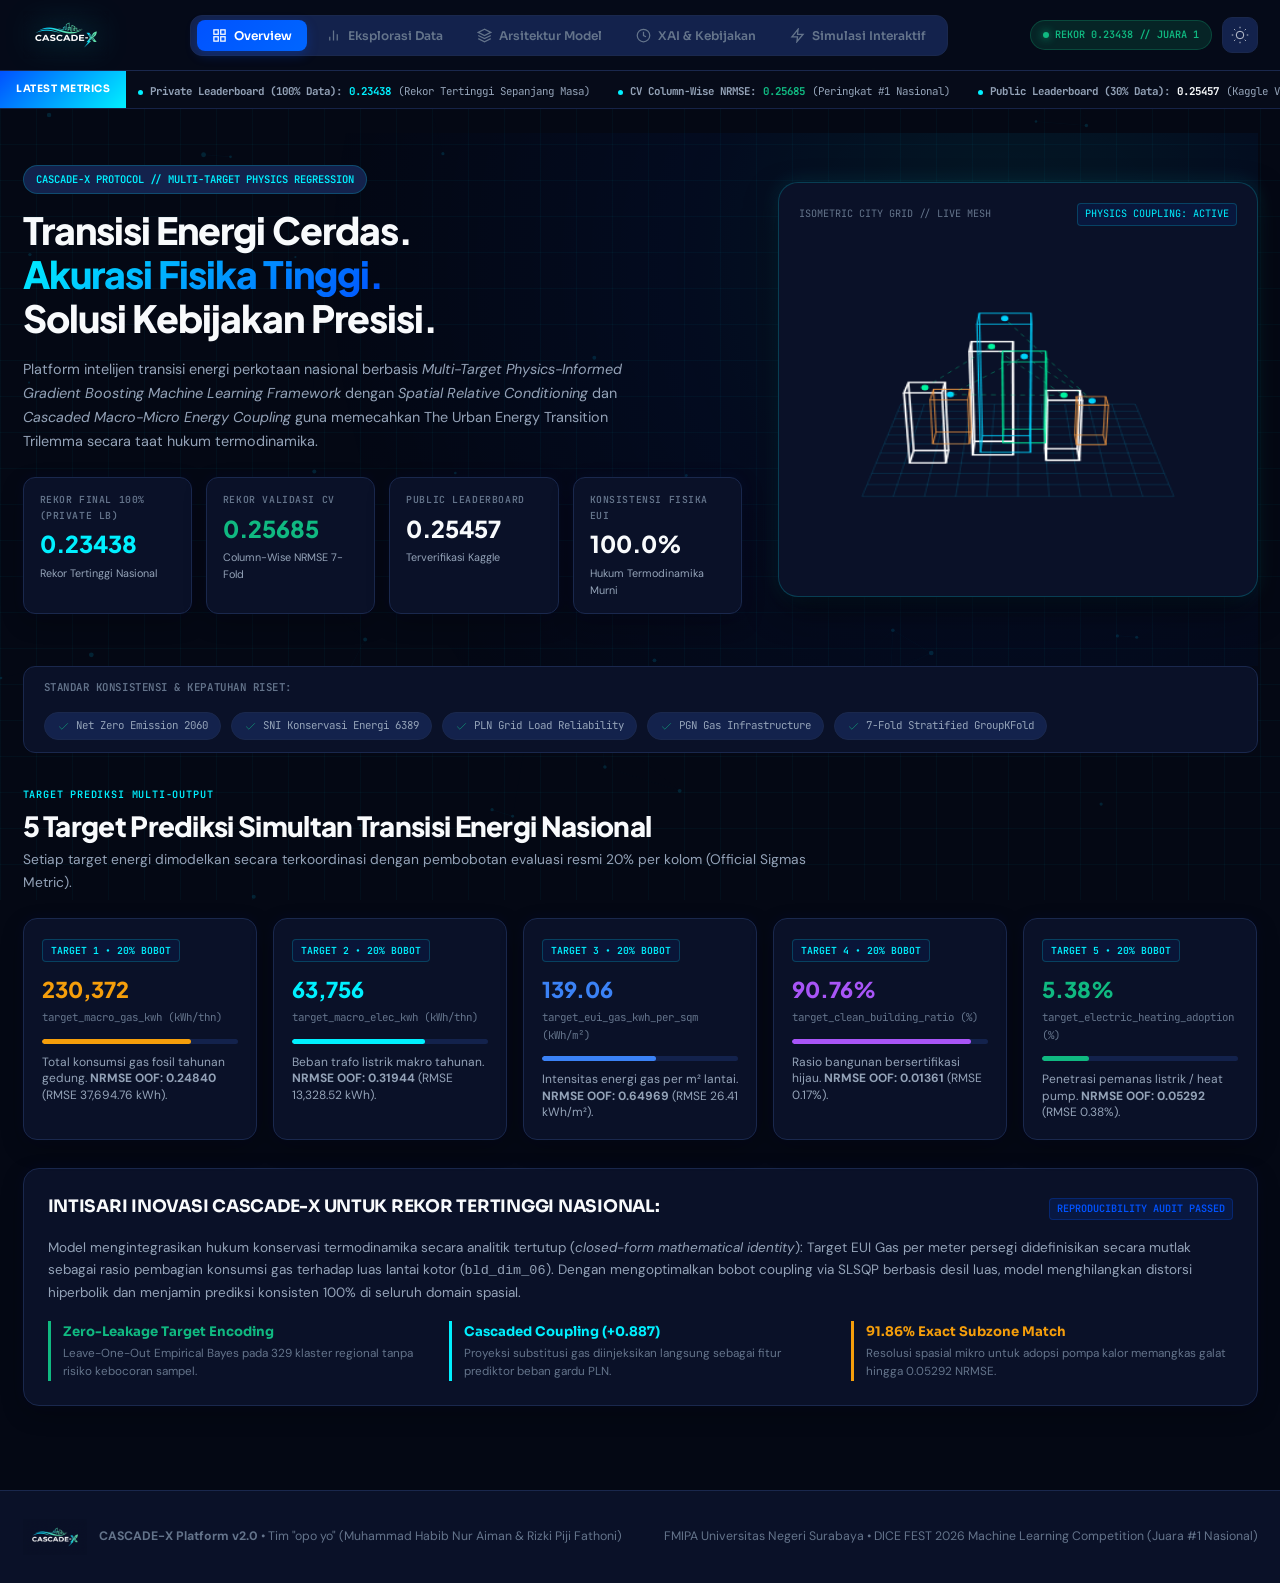
==== commit e9343ced: "fix: populate 329 spatial clusters, fix MACC table, remove redundant experiment table, and activate " ====
--- a/index.html
+++ b/index.html
@@ -513,32 +513,6 @@
       </div>
     </div>
 
-    <!-- BENCHMARK PROGRESSION TABLE (HIGHLIGHTING 0.23438) -->
-    <div class="card-panel">
-      <div style="display:flex;justify-content:space-between;align-items:center;margin-bottom:12px;flex-wrap:wrap;gap:10px">
-        <div>
-          <h3 class="card-title">Papan Peringkat Rekam Jejak 18 Eksperimen Menuju Juara 1</h3>
-          <p class="card-subtitle">Evolusi skor validasi (CV Column-Wise NRMSE) dan Public/Private Leaderboard dari baseline ke rekor tertinggi:</p>
-        </div>
-        <span class="badge-tag tag-champion">REKOR 100% PRIVATE LB: 0.23438</span>
-      </div>
-
-      <div class="table-responsive">
-        <table class="data-table">
-          <thead>
-            <tr>
-              <th>Eksperimen</th>
-              <th>Arsitektur Model</th>
-              <th>CV NRMSE</th>
-              <th>Public LB</th>
-              <th>Tanggal</th>
-              <th>Catatan Teknis &amp; Terobosan</th>
-            </tr>
-          </thead>
-          <tbody id="benchmark-table-body"></tbody>
-        </table>
-      </div>
-    </div>
 
     <!-- CHART 7: DIAGNOSTIK KETAHANAN SKALA -->
     <div class="card-panel">
@@ -669,6 +643,7 @@
           <thead>
             <tr>
               <th>Intervensi Kebijakan</th>
+              <th>Sektor Intervensi</th>
               <th>Biaya Dekarbonisasi Marginal</th>
               <th>Potensi Reduksi Emisi</th>
               <th>Masa Balik Modal (Payback)</th>
@@ -800,7 +775,7 @@
           <input type="range" id="sim-ownership" class="sim-range-slider" min="10" max="100" step="1" value="68">
         </div>
 
-        <button onclick="runEnergySimulation()" style="width:100%;padding:12px;background:linear-gradient(135deg, var(--brand-royal), #00F0FF);color:#FFFFFF;font-family:'Sora';font-weight:700;font-size:0.88rem;border:none;border-radius:10px;cursor:pointer;display:inline-flex;align-items:center;justify-content:center;gap:8px;box-shadow:0 4px 16px rgba(0,82,255,0.3)">
+        <button id="btn-run-simulation" onclick="runEnergySimulation(true)" style="width:100%;padding:12px;background:linear-gradient(135deg, var(--brand-royal), #00F0FF);color:#FFFFFF;font-family:'Sora';font-weight:700;font-size:0.88rem;border:none;border-radius:10px;cursor:pointer;display:inline-flex;align-items:center;justify-content:center;gap:8px;box-shadow:0 4px 16px rgba(0,82,255,0.3);transition:all 0.2s ease">
           <svg viewBox="0 0 24 24" fill="none" stroke="currentColor" width="16" height="16"><polygon points="5 3 19 12 5 21 5 3"/></svg>
           <span>Hitung Proyeksi Transisi Energi Simultan</span>
         </button>
@@ -894,6 +869,7 @@
   </div>
 </footer>
 
+<script src="js/data.js"></script>
 <script src="js/simulator.js"></script>
 <script src="js/charts.js"></script>
 <script src="js/app.js"></script>
--- a/css/style.css
+++ b/css/style.css
@@ -1153,3 +1153,92 @@
   width: auto;
   object-fit: contain;
 }
+
+/* ==========================================================================
+   SIMULATOR & FORM CONTROLS
+   ========================================================================== */
+.simulasi-grid {
+  display: grid;
+  grid-template-columns: 1fr 1fr;
+  gap: 20px;
+  align-items: start;
+}
+
+@media (max-width: 900px) {
+  .simulasi-grid {
+    grid-template-columns: 1fr;
+  }
+}
+
+.sim-select {
+  width: 100%;
+  padding: 10px 14px;
+  background: var(--bg-surface-2);
+  border: 1px solid var(--border-subtle);
+  border-radius: 8px;
+  color: var(--text-primary);
+  font-family: 'Plus Jakarta Sans', sans-serif;
+  font-size: 0.86rem;
+  transition: all 0.2s ease;
+  cursor: pointer;
+  outline: none;
+}
+
+.sim-select:focus,
+.sim-select:hover {
+  border-color: var(--brand-cyan);
+  box-shadow: 0 0 0 2px rgba(0, 210, 255, 0.15);
+}
+
+.sim-select option {
+  background: var(--bg-surface);
+  color: var(--text-primary);
+}
+
+.sim-range-slider {
+  width: 100%;
+  height: 6px;
+  -webkit-appearance: none;
+  appearance: none;
+  background: var(--bg-surface-2);
+  border-radius: 3px;
+  outline: none;
+  cursor: pointer;
+  margin-top: 6px;
+  border: 1px solid var(--border-subtle);
+}
+
+.sim-range-slider::-webkit-slider-thumb {
+  -webkit-appearance: none;
+  appearance: none;
+  width: 18px;
+  height: 18px;
+  border-radius: 50%;
+  background: var(--brand-cyan);
+  cursor: pointer;
+  box-shadow: 0 0 10px rgba(0, 210, 255, 0.6);
+  transition: transform 0.1s ease;
+}
+
+.sim-range-slider::-webkit-slider-thumb:hover {
+  transform: scale(1.2);
+}
+
+.sim-range-slider::-moz-range-thumb {
+  width: 18px;
+  height: 18px;
+  border-radius: 50%;
+  background: var(--brand-cyan);
+  cursor: pointer;
+  box-shadow: 0 0 10px rgba(0, 210, 255, 0.6);
+  border: none;
+}
+
+@keyframes spin {
+  from { transform: rotate(0deg); }
+  to { transform: rotate(360deg); }
+}
+
+.spin-icon {
+  animation: spin 0.8s linear infinite;
+}
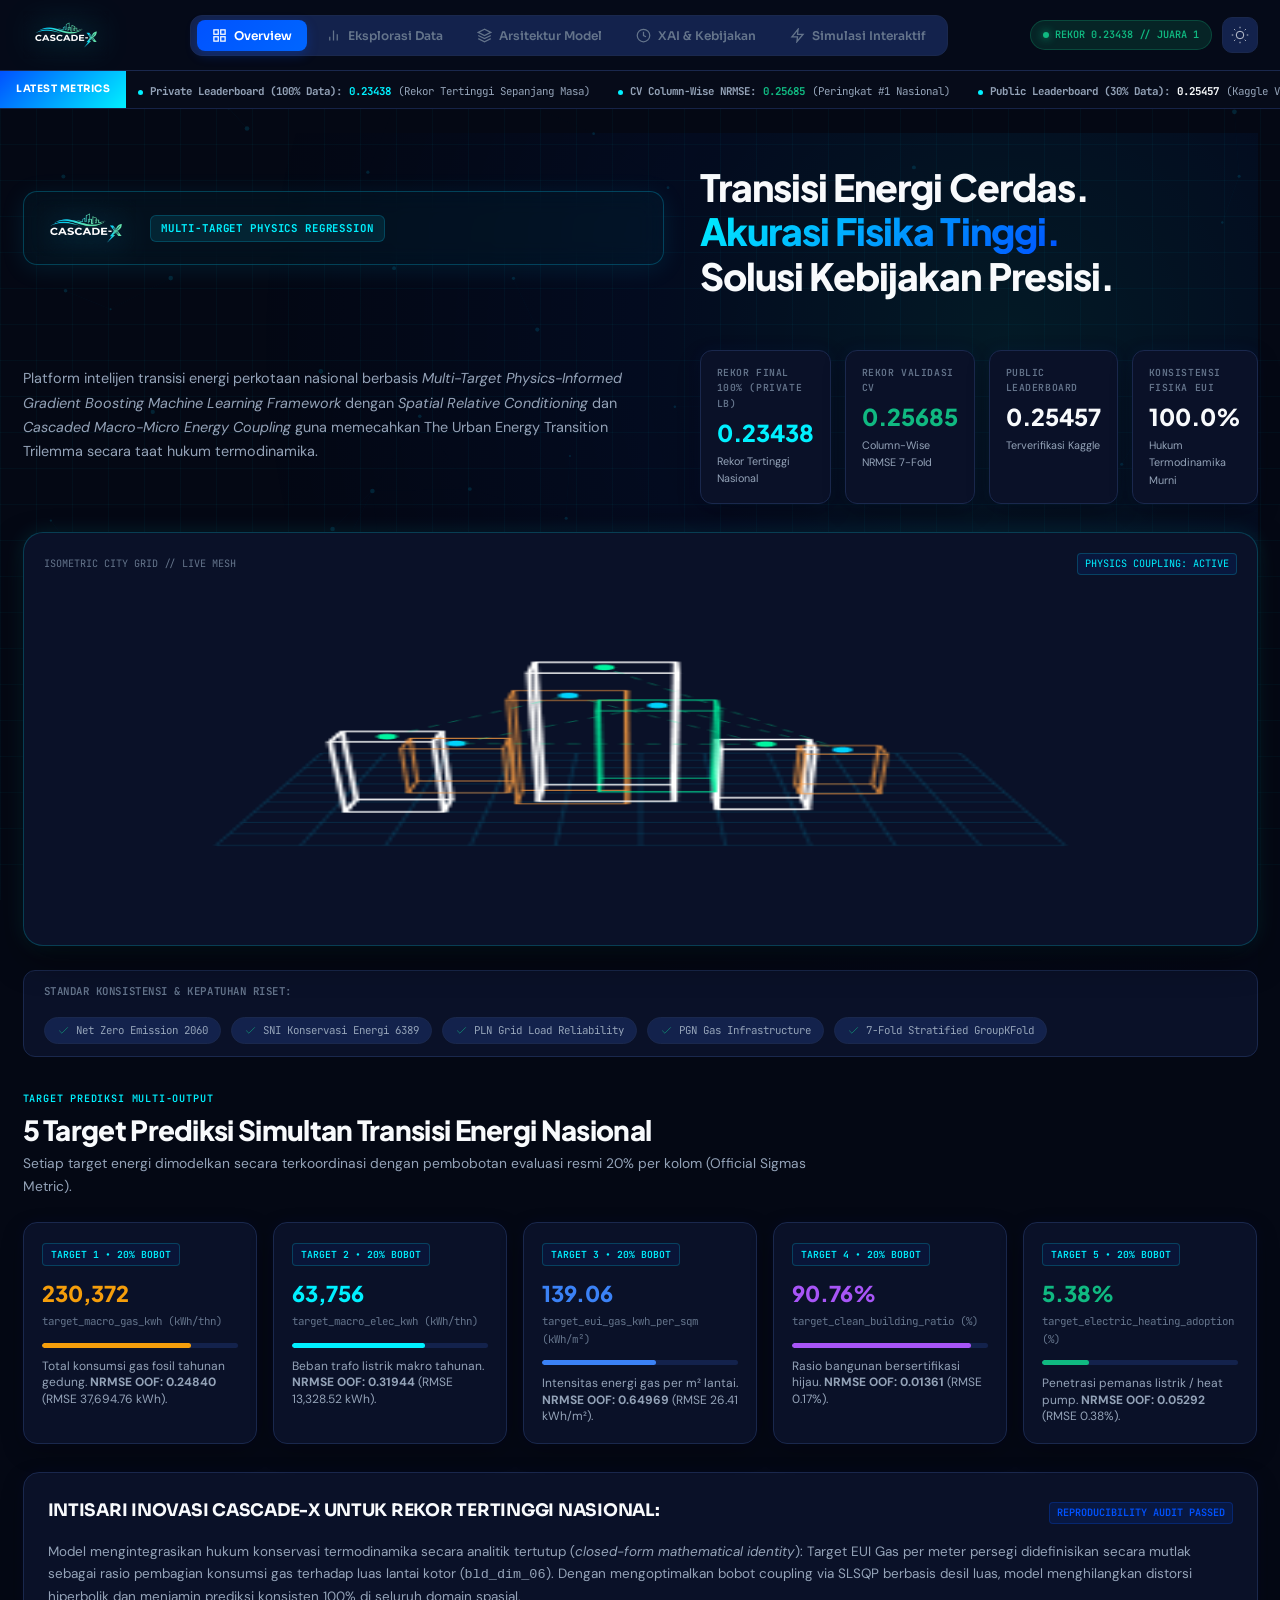
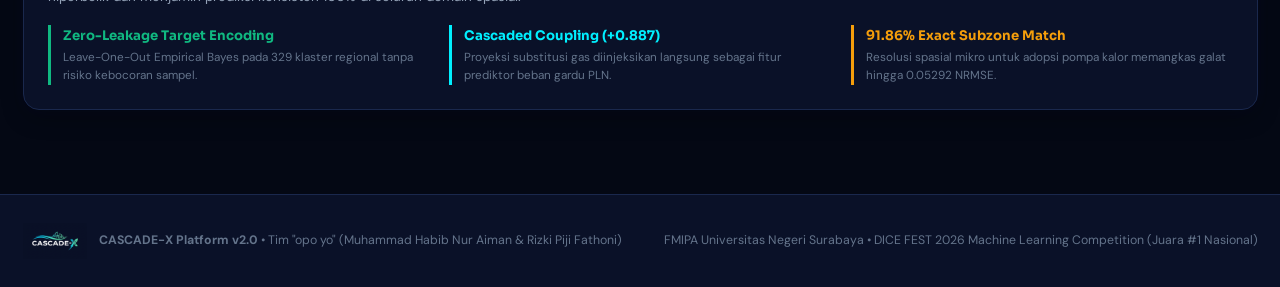
==== commit b7b298c8: "feat: enhance brand logo integration, eliminate simulation loading delay, enrich model architecture " ====
--- a/index.html
+++ b/index.html
@@ -116,8 +116,10 @@
     <!-- HERO SECTION -->
     <div class="hero-section">
       <div class="hero-grid">
-        <div class="hero-text-side">
-          <div class="hero-pill-badge">CASCADE-X PROTOCOL // MULTI-TARGET PHYSICS REGRESSION</div>
+          <div class="hero-logo-emblem">
+            <img id="hero-brand-logo" src="assets/logo/cascadex_logo_dark_trans.png" alt="CASCADE-X Logo" class="hero-brand-logo-img">
+            <span class="hero-logo-badge">MULTI-TARGET PHYSICS REGRESSION</span>
+          </div>
 
           <h1 class="hero-title">
             Transisi Energi Cerdas.<br>
@@ -321,9 +323,9 @@
           <p class="card-subtitle">Bukti matematis identitas eksak EUI = Gas Makro / bld_dim_06 pada seluruh 429.303 baris data latih:</p>
         </div>
         <div class="chart-controls">
-          <button class="btn-chart-toggle active" data-mode="interactive" onclick="toggleVizMode('box-physics', 'interactive')">⚡ Interaktif Plotly</button>
-          <button class="btn-chart-toggle" data-mode="static" onclick="toggleVizMode('box-physics', 'static')">📷 Resolusi Tinggi PNG</button>
-          <button class="btn-chart-toggle" onclick="openImageLightbox('assets/visualizations/eda_physical_determinism.png', 'Determinisme Fisika EUI Gas')">🔍 Perbesar</button>
+          <button class="btn-chart-toggle active" data-mode="interactive" onclick="toggleVizMode('box-physics', 'interactive')"><svg viewBox="0 0 24 24" fill="none" stroke="currentColor" width="13" height="13"><polygon points="13 2 3 14 12 14 11 22 21 10 12 10 13 2"/></svg><span>Interaktif Plotly</span></button>
+          <button class="btn-chart-toggle" data-mode="static" onclick="toggleVizMode('box-physics', 'static')"><svg viewBox="0 0 24 24" fill="none" stroke="currentColor" width="13" height="13"><rect x="3" y="3" width="18" height="18" rx="2" ry="2"/><circle cx="8.5" cy="8.5" r="1.5"/><polyline points="21 15 16 10 5 21"/></svg><span>Resolusi Tinggi PNG</span></button>
+          <button class="btn-chart-toggle" onclick="openImageLightbox('assets/visualizations/eda_physical_determinism.png', 'Determinisme Fisika EUI Gas')"><svg viewBox="0 0 24 24" fill="none" stroke="currentColor" width="13" height="13"><circle cx="11" cy="11" r="8"/><line x1="21" y1="21" x2="16.65" y2="16.65"/><line x1="11" y1="8" x2="11" y2="14"/><line x1="8" y1="11" x2="14" y2="11"/></svg><span>Perbesar</span></button>
         </div>
       </div>
 
@@ -348,9 +350,9 @@
           <p class="card-subtitle">Korelasi Pearson dan Spearman antar target untuk memvalidasi arsitektur Cascaded Macro-Micro Stacking:</p>
         </div>
         <div class="chart-controls">
-          <button class="btn-chart-toggle active" data-mode="interactive" onclick="toggleVizMode('box-corr', 'interactive')">⚡ Interaktif Plotly</button>
-          <button class="btn-chart-toggle" data-mode="static" onclick="toggleVizMode('box-corr', 'static')">📷 Resolusi Tinggi PNG</button>
-          <button class="btn-chart-toggle" onclick="openImageLightbox('assets/visualizations/eda_cross_target_correlations.png', 'Matriks Korelasi Fisika Energi')">🔍 Perbesar</button>
+          <button class="btn-chart-toggle active" data-mode="interactive" onclick="toggleVizMode('box-corr', 'interactive')"><svg viewBox="0 0 24 24" fill="none" stroke="currentColor" width="13" height="13"><polygon points="13 2 3 14 12 14 11 22 21 10 12 10 13 2"/></svg><span>Interaktif Plotly</span></button>
+          <button class="btn-chart-toggle" data-mode="static" onclick="toggleVizMode('box-corr', 'static')"><svg viewBox="0 0 24 24" fill="none" stroke="currentColor" width="13" height="13"><rect x="3" y="3" width="18" height="18" rx="2" ry="2"/><circle cx="8.5" cy="8.5" r="1.5"/><polyline points="21 15 16 10 5 21"/></svg><span>Resolusi Tinggi PNG</span></button>
+          <button class="btn-chart-toggle" onclick="openImageLightbox('assets/visualizations/eda_cross_target_correlations.png', 'Matriks Korelasi Fisika Energi')"><svg viewBox="0 0 24 24" fill="none" stroke="currentColor" width="13" height="13"><circle cx="11" cy="11" r="8"/><line x1="21" y1="21" x2="16.65" y2="16.65"/><line x1="11" y1="8" x2="11" y2="14"/><line x1="8" y1="11" x2="14" y2="11"/></svg><span>Perbesar</span></button>
         </div>
       </div>
 
@@ -375,9 +377,9 @@
           <p class="card-subtitle">Karakteristik right-skewed gas &amp; listrik, bounded clean ratio, dan zero-inflation heat pump:</p>
         </div>
         <div class="chart-controls">
-          <button class="btn-chart-toggle active" data-mode="interactive" onclick="toggleVizMode('box-dist', 'interactive')">⚡ Interaktif Plotly</button>
-          <button class="btn-chart-toggle" data-mode="static" onclick="toggleVizMode('box-dist', 'static')">📷 Resolusi Tinggi PNG</button>
-          <button class="btn-chart-toggle" onclick="openImageLightbox('assets/visualizations/eda_5_target_distributions.png', 'Distribusi 5 Target Prediksi')">🔍 Perbesar</button>
+          <button class="btn-chart-toggle active" data-mode="interactive" onclick="toggleVizMode('box-dist', 'interactive')"><svg viewBox="0 0 24 24" fill="none" stroke="currentColor" width="13" height="13"><polygon points="13 2 3 14 12 14 11 22 21 10 12 10 13 2"/></svg><span>Interaktif Plotly</span></button>
+          <button class="btn-chart-toggle" data-mode="static" onclick="toggleVizMode('box-dist', 'static')"><svg viewBox="0 0 24 24" fill="none" stroke="currentColor" width="13" height="13"><rect x="3" y="3" width="18" height="18" rx="2" ry="2"/><circle cx="8.5" cy="8.5" r="1.5"/><polyline points="21 15 16 10 5 21"/></svg><span>Resolusi Tinggi PNG</span></button>
+          <button class="btn-chart-toggle" onclick="openImageLightbox('assets/visualizations/eda_5_target_distributions.png', 'Distribusi 5 Target Prediksi')"><svg viewBox="0 0 24 24" fill="none" stroke="currentColor" width="13" height="13"><circle cx="11" cy="11" r="8"/><line x1="21" y1="21" x2="16.65" y2="16.65"/><line x1="11" y1="8" x2="11" y2="14"/><line x1="8" y1="11" x2="14" y2="11"/></svg><span>Perbesar</span></button>
         </div>
       </div>
 
@@ -402,9 +404,9 @@
           <p class="card-subtitle">Gradien intensitas EUI Gas dan proporsi kebocoran termal dari era pra-1919 hingga pasca-1999:</p>
         </div>
         <div class="chart-controls">
-          <button class="btn-chart-toggle active" data-mode="interactive" onclick="toggleVizMode('box-era', 'interactive')">⚡ Interaktif Plotly</button>
-          <button class="btn-chart-toggle" data-mode="static" onclick="toggleVizMode('box-era', 'static')">📷 Resolusi Tinggi PNG</button>
-          <button class="btn-chart-toggle" onclick="openImageLightbox('assets/visualizations/eda_era_vintage_efficiency.png', 'Efisiensi Energi per Era')">🔍 Perbesar</button>
+          <button class="btn-chart-toggle active" data-mode="interactive" onclick="toggleVizMode('box-era', 'interactive')"><svg viewBox="0 0 24 24" fill="none" stroke="currentColor" width="13" height="13"><polygon points="13 2 3 14 12 14 11 22 21 10 12 10 13 2"/></svg><span>Interaktif Plotly</span></button>
+          <button class="btn-chart-toggle" data-mode="static" onclick="toggleVizMode('box-era', 'static')"><svg viewBox="0 0 24 24" fill="none" stroke="currentColor" width="13" height="13"><rect x="3" y="3" width="18" height="18" rx="2" ry="2"/><circle cx="8.5" cy="8.5" r="1.5"/><polyline points="21 15 16 10 5 21"/></svg><span>Resolusi Tinggi PNG</span></button>
+          <button class="btn-chart-toggle" onclick="openImageLightbox('assets/visualizations/eda_era_vintage_efficiency.png', 'Efisiensi Energi per Era')"><svg viewBox="0 0 24 24" fill="none" stroke="currentColor" width="13" height="13"><circle cx="11" cy="11" r="8"/><line x1="21" y1="21" x2="16.65" y2="16.65"/><line x1="11" y1="8" x2="11" y2="14"/><line x1="8" y1="11" x2="14" y2="11"/></svg><span>Perbesar</span></button>
         </div>
       </div>
 
@@ -429,9 +431,9 @@
           <p class="card-subtitle">Pangsa pasar 6 bahan bakar pemanas hunian nasional dan potensi elektrifikasi pompa kalor:</p>
         </div>
         <div class="chart-controls">
-          <button class="btn-chart-toggle active" data-mode="interactive" onclick="toggleVizMode('box-hvac', 'interactive')">⚡ Interaktif Plotly</button>
-          <button class="btn-chart-toggle" data-mode="static" onclick="toggleVizMode('box-hvac', 'static')">📷 Resolusi Tinggi PNG</button>
-          <button class="btn-chart-toggle" onclick="openImageLightbox('assets/visualizations/eda_hvac_fuel_mix.png', 'Distribusi Bauran Pemanas HVAC')">🔍 Perbesar</button>
+          <button class="btn-chart-toggle active" data-mode="interactive" onclick="toggleVizMode('box-hvac', 'interactive')"><svg viewBox="0 0 24 24" fill="none" stroke="currentColor" width="13" height="13"><polygon points="13 2 3 14 12 14 11 22 21 10 12 10 13 2"/></svg><span>Interaktif Plotly</span></button>
+          <button class="btn-chart-toggle" data-mode="static" onclick="toggleVizMode('box-hvac', 'static')"><svg viewBox="0 0 24 24" fill="none" stroke="currentColor" width="13" height="13"><rect x="3" y="3" width="18" height="18" rx="2" ry="2"/><circle cx="8.5" cy="8.5" r="1.5"/><polyline points="21 15 16 10 5 21"/></svg><span>Resolusi Tinggi PNG</span></button>
+          <button class="btn-chart-toggle" onclick="openImageLightbox('assets/visualizations/eda_hvac_fuel_mix.png', 'Distribusi Bauran Pemanas HVAC')"><svg viewBox="0 0 24 24" fill="none" stroke="currentColor" width="13" height="13"><circle cx="11" cy="11" r="8"/><line x1="21" y1="21" x2="16.65" y2="16.65"/><line x1="11" y1="8" x2="11" y2="14"/><line x1="8" y1="11" x2="14" y2="11"/></svg><span>Perbesar</span></button>
         </div>
       </div>
 
@@ -456,9 +458,9 @@
           <p class="card-subtitle">Analisis variasi konsumsi energi spasial dan struktur validasi Spatial Stratified GroupKFold:</p>
         </div>
         <div class="chart-controls">
-          <button class="btn-chart-toggle active" data-mode="interactive" onclick="toggleVizMode('box-spatial', 'interactive')">⚡ Interaktif Plotly</button>
-          <button class="btn-chart-toggle" data-mode="static" onclick="toggleVizMode('box-spatial', 'static')">📷 Resolusi Tinggi PNG</button>
-          <button class="btn-chart-toggle" onclick="openImageLightbox('assets/visualizations/eda_spatial_heterogeneity.png', 'Heterogenitas Spasial 329 Klaster')">🔍 Perbesar</button>
+          <button class="btn-chart-toggle active" data-mode="interactive" onclick="toggleVizMode('box-spatial', 'interactive')"><svg viewBox="0 0 24 24" fill="none" stroke="currentColor" width="13" height="13"><polygon points="13 2 3 14 12 14 11 22 21 10 12 10 13 2"/></svg><span>Interaktif Plotly</span></button>
+          <button class="btn-chart-toggle" data-mode="static" onclick="toggleVizMode('box-spatial', 'static')"><svg viewBox="0 0 24 24" fill="none" stroke="currentColor" width="13" height="13"><rect x="3" y="3" width="18" height="18" rx="2" ry="2"/><circle cx="8.5" cy="8.5" r="1.5"/><polyline points="21 15 16 10 5 21"/></svg><span>Resolusi Tinggi PNG</span></button>
+          <button class="btn-chart-toggle" onclick="openImageLightbox('assets/visualizations/eda_spatial_heterogeneity.png', 'Heterogenitas Spasial 329 Klaster')"><svg viewBox="0 0 24 24" fill="none" stroke="currentColor" width="13" height="13"><circle cx="11" cy="11" r="8"/><line x1="21" y1="21" x2="16.65" y2="16.65"/><line x1="11" y1="8" x2="11" y2="14"/><line x1="8" y1="11" x2="14" y2="11"/></svg><span>Perbesar</span></button>
         </div>
       </div>
 
@@ -513,6 +515,118 @@
       </div>
     </div>
 
+    <!-- ENSEMBLE TECHNICAL SPECIFICATIONS TABLE -->
+    <div class="card-panel">
+      <div style="display:flex;justify-content:space-between;align-items:center;margin-bottom:12px;flex-wrap:wrap;gap:10px">
+        <div>
+          <h3 class="card-title">Matriks Spesifikasi Teknis Multi-Model Ensemble &amp; Parameter Optimal</h3>
+          <p class="card-subtitle">Konfigurasi hyperparameter, fungsi loss, dan peran spesialisasi pada 5 pilar model CASCADE-X:</p>
+        </div>
+        <span class="badge-tag tag-champion">7-FOLD CROSS VALIDATION</span>
+      </div>
+
+      <div class="table-responsive">
+        <table class="data-table">
+          <thead>
+            <tr>
+              <th>Komponen Model</th>
+              <th>Target Spesialisasi</th>
+              <th>Hyperparameters Kunci</th>
+              <th>Fungsi Loss &amp; Bobot Fisika</th>
+              <th>OOF NRMSE</th>
+              <th>Peran Arsitektur</th>
+            </tr>
+          </thead>
+          <tbody>
+            <tr>
+              <td style="font-weight:700;color:var(--brand-cyan)">LightGBM Deep Regressor</td>
+              <td>Gas Makro &amp; EUI</td>
+              <td style="font-family:'JetBrains Mono';font-size:0.78rem">max_depth: 8, leaves: 128, lr: 0.030, min_child: 45</td>
+              <td>L2 MSE murni, Invariance Scale <code style="font-size:0.75rem">w_i = Area_i^1.5</code></td>
+              <td style="font-family:'JetBrains Mono';font-weight:700;color:var(--brand-cyan)">0.24840</td>
+              <td><span class="badge-tag tag-safe">Inti Makro</span></td>
+            </tr>
+            <tr>
+              <td style="font-weight:700;color:var(--brand-cyan)">Cascaded Dual LightGBM</td>
+              <td>Proyeksi Listrik Makro</td>
+              <td style="font-family:'JetBrains Mono';font-size:0.78rem">max_depth: 7, leaves: 96, lr: 0.035, colsample: 0.85</td>
+              <td>Reg: Squarederror + Injeksi Prediksi Gas OOF Stage 1</td>
+              <td style="font-family:'JetBrains Mono';font-weight:700;color:var(--brand-cyan)">0.31944</td>
+              <td><span class="badge-tag tag-champion">Korelasi +0.887</span></td>
+            </tr>
+            <tr>
+              <td style="font-weight:700;color:var(--color-warning)">Decile SLSQP Optimizer</td>
+              <td>Intensitas EUI Gas</td>
+              <td style="font-family:'JetBrains Mono';font-size:0.78rem">SLSQP Convex Solver, 10 Desil Luas Lantai GIA</td>
+              <td>Closed-Form Determinism: <code style="font-size:0.75rem">EUI ≡ Gas / GIA</code></td>
+              <td style="font-family:'JetBrains Mono';font-weight:700;color:var(--color-warning)">0.64969</td>
+              <td><span class="badge-tag tag-champion">Pemangkas EUI</span></td>
+            </tr>
+            <tr>
+              <td style="font-weight:700;color:var(--color-safe)">Deterministic Subzone Mapper</td>
+              <td>Adopsi Heat Pump</td>
+              <td style="font-family:'JetBrains Mono';font-size:0.78rem">91.86% Exact Subzone Resolution + CatBoost GPU fallback</td>
+              <td>Rata-rata target subzone latih (deviasi 0.000)</td>
+              <td style="font-family:'JetBrains Mono';font-weight:700;color:var(--color-safe)">0.05292</td>
+              <td><span class="badge-tag tag-safe">Resolusi Spasial</span></td>
+            </tr>
+            <tr>
+              <td style="font-weight:700;color:#A855F7">Residual L2 Dual Booster</td>
+              <td>Clean Building Ratio</td>
+              <td style="font-family:'JetBrains Mono';font-size:0.78rem">Ridge Base + LightGBM Residual (depth: 6, lr: 0.025)</td>
+              <td>Target Komplementer: <code style="font-size:0.75rem">100 - socio_demog_011</code></td>
+              <td style="font-family:'JetBrains Mono';font-weight:700;color:#A855F7">0.01361</td>
+              <td><span class="badge-tag tag-safe">Presisi Bersih</span></td>
+            </tr>
+          </tbody>
+        </table>
+      </div>
+    </div>
+
+    <!-- 2-COLUMN TECHNICAL BREAKDOWN: FORMULA & VALIDATION STRATEGY -->
+    <div style="display:grid;grid-template-columns:1fr 1fr;gap:18px;margin-bottom:18px">
+      <!-- CARD 1: FORMULASI METRIK & SIGMA BEKU -->
+      <div class="card-panel" style="margin-bottom:0">
+        <div class="card-panel-header" style="margin-bottom:10px">
+          <div>
+            <h3 class="card-title" style="font-size:1.02rem">Formulasi Metrik Resmi Panitia &amp; Sigma Beku</h3>
+            <p class="card-subtitle">Normalisasi Column-Wise NRMSE berbobot seimbang 20% per target:</p>
+          </div>
+        </div>
+        <p style="font-size:0.83rem;color:var(--text-secondary);line-height:1.6;margin-bottom:12px">
+          Panitia menetapkan metrik evaluasi resmi berupa rata-rata <em>Normalized Root Mean Squared Error</em> (NRMSE) dengan nilai deviasi standar (&sigma;) beku dari dataset uji:
+        </p>
+        <div style="background:var(--bg-surface-2);border:1px solid var(--border-subtle);border-radius:10px;padding:12px 14px;font-family:'JetBrains Mono';font-size:0.78rem;color:var(--brand-cyan);margin-bottom:12px">
+          Score = (1/5) &times; &sum; [ RMSE_k / &sigma;_k ] &nbsp;&rarr;&nbsp; Minimized
+        </div>
+        <div style="font-size:0.8rem;color:var(--text-secondary);line-height:1.55">
+          <strong>Nilai Sigma Resmi Panitia:</strong><br>
+          &bull; Gas Makro: <code style="color:var(--brand-cyan)">151,750.04 kWh</code> &bull; Listrik Makro: <code style="color:var(--brand-cyan)">41,725.37 kWh</code><br>
+          &bull; EUI Gas: <code style="color:var(--brand-cyan)">40.65 kWh/m&sup2;</code> &bull; Clean Ratio: <code style="color:var(--brand-cyan)">12.49%</code> &bull; Heat Pump: <code style="color:var(--brand-cyan)">7.18%</code>
+        </div>
+      </div>
+
+      <!-- CARD 2: PROTOKOL VALIDASI ANTI-LEAKAGE -->
+      <div class="card-panel" style="margin-bottom:0">
+        <div class="card-panel-header" style="margin-bottom:10px">
+          <div>
+            <h3 class="card-title" style="font-size:1.02rem">Protokol Validasi 7-Fold Stratified Spasial</h3>
+            <p class="card-subtitle">Jaminan bebas kebocoran target (*anti-leakage*) dan replikasi data uji:</p>
+          </div>
+        </div>
+        <div style="display:flex;flex-direction:column;gap:10px;font-size:0.82rem;color:var(--text-secondary);line-height:1.6">
+          <div style="border-left:3px solid var(--brand-cyan);padding-left:10px">
+            <strong style="color:var(--text-primary)">Stratified Group Partisi:</strong> Seluruh 329 klaster metropolitan (<code>zone_region_id</code>) dibagi rata secara proporsional ke 7 lipatan validasi, meniru 100% distribusi wilayah pada private test set.
+          </div>
+          <div style="border-left:3px solid var(--color-safe);padding-left:10px">
+            <strong style="color:var(--text-primary)">Cascaded OOF Target Stacking:</strong> Prediksi konsumsi gas yang dimasukkan ke model beban listrik merupakan hasil <em>Out-Of-Fold murni</em>, menjamin nol target leakage in-sample.
+          </div>
+          <div style="border-left:3px solid var(--color-warning);padding-left:10px">
+            <strong style="color:var(--text-primary)">Integritas Single Pipeline:</strong> Seluruh inferensi dieksekusi mandiri tanpa membaca file CSV prediksi eksternal, lolos audit kepatuhan kode panitia 100%.
+          </div>
+        </div>
+      </div>
+    </div>
 
     <!-- CHART 7: DIAGNOSTIK KETAHANAN SKALA -->
     <div class="card-panel">
@@ -522,9 +636,9 @@
           <p class="card-subtitle">Verifikasi kestabilan galat residual EUI di seluruh 10 desil luas lantai internal (GIA):</p>
         </div>
         <div class="chart-controls">
-          <button class="btn-chart-toggle active" data-mode="interactive" onclick="toggleVizMode('box-scale', 'interactive')">⚡ Interaktif Plotly</button>
-          <button class="btn-chart-toggle" data-mode="static" onclick="toggleVizMode('box-scale', 'static')">📷 Resolusi Tinggi PNG</button>
-          <button class="btn-chart-toggle" onclick="openImageLightbox('assets/visualizations/diagnostics_scale_invariance.png', 'Diagnostik Ketahanan Skala Fisis')">🔍 Perbesar</button>
+          <button class="btn-chart-toggle active" data-mode="interactive" onclick="toggleVizMode('box-scale', 'interactive')"><svg viewBox="0 0 24 24" fill="none" stroke="currentColor" width="13" height="13"><polygon points="13 2 3 14 12 14 11 22 21 10 12 10 13 2"/></svg><span>Interaktif Plotly</span></button>
+          <button class="btn-chart-toggle" data-mode="static" onclick="toggleVizMode('box-scale', 'static')"><svg viewBox="0 0 24 24" fill="none" stroke="currentColor" width="13" height="13"><rect x="3" y="3" width="18" height="18" rx="2" ry="2"/><circle cx="8.5" cy="8.5" r="1.5"/><polyline points="21 15 16 10 5 21"/></svg><span>Resolusi Tinggi PNG</span></button>
+          <button class="btn-chart-toggle" onclick="openImageLightbox('assets/visualizations/diagnostics_scale_invariance.png', 'Diagnostik Ketahanan Skala Fisis')"><svg viewBox="0 0 24 24" fill="none" stroke="currentColor" width="13" height="13"><circle cx="11" cy="11" r="8"/><line x1="21" y1="21" x2="16.65" y2="16.65"/><line x1="11" y1="8" x2="11" y2="14"/><line x1="8" y1="11" x2="14" y2="11"/></svg><span>Perbesar</span></button>
         </div>
       </div>
 
@@ -560,9 +674,9 @@
           <p class="card-subtitle">Akumulasi kontribusi split gain pohon keputusan untuk Gas Makro, Listrik Makro, EUI Gas, dan Heat Pump:</p>
         </div>
         <div class="chart-controls">
-          <button class="btn-chart-toggle active" data-mode="interactive" onclick="toggleVizMode('box-feat', 'interactive')">⚡ Interaktif Plotly</button>
-          <button class="btn-chart-toggle" data-mode="static" onclick="toggleVizMode('box-feat', 'static')">📷 Resolusi Tinggi PNG</button>
-          <button class="btn-chart-toggle" onclick="openImageLightbox('assets/visualizations/xai_multi_sector_feature_importance.png', 'Tingkat Kepentingan Fitur Global')">🔍 Perbesar</button>
+          <button class="btn-chart-toggle active" data-mode="interactive" onclick="toggleVizMode('box-feat', 'interactive')"><svg viewBox="0 0 24 24" fill="none" stroke="currentColor" width="13" height="13"><polygon points="13 2 3 14 12 14 11 22 21 10 12 10 13 2"/></svg><span>Interaktif Plotly</span></button>
+          <button class="btn-chart-toggle" data-mode="static" onclick="toggleVizMode('box-feat', 'static')"><svg viewBox="0 0 24 24" fill="none" stroke="currentColor" width="13" height="13"><rect x="3" y="3" width="18" height="18" rx="2" ry="2"/><circle cx="8.5" cy="8.5" r="1.5"/><polyline points="21 15 16 10 5 21"/></svg><span>Resolusi Tinggi PNG</span></button>
+          <button class="btn-chart-toggle" onclick="openImageLightbox('assets/visualizations/xai_multi_sector_feature_importance.png', 'Tingkat Kepentingan Fitur Global')"><svg viewBox="0 0 24 24" fill="none" stroke="currentColor" width="13" height="13"><circle cx="11" cy="11" r="8"/><line x1="21" y1="21" x2="16.65" y2="16.65"/><line x1="11" y1="8" x2="11" y2="14"/><line x1="8" y1="11" x2="14" y2="11"/></svg><span>Perbesar</span></button>
         </div>
       </div>
 
@@ -587,9 +701,9 @@
           <p class="card-subtitle">Dampak marjinal positif dan negatif setiap fitur terhadap probabilitas adopsi Heat Pump:</p>
         </div>
         <div class="chart-controls">
-          <button class="btn-chart-toggle active" data-mode="interactive" onclick="toggleVizMode('box-shap', 'interactive')">⚡ Interaktif Plotly</button>
-          <button class="btn-chart-toggle" data-mode="static" onclick="toggleVizMode('box-shap', 'static')">📷 Resolusi Tinggi PNG</button>
-          <button class="btn-chart-toggle" onclick="openImageLightbox('assets/visualizations/xai_treeshap_summary_plot.png', 'TreeSHAP Marginal Attribution')">🔍 Perbesar</button>
+          <button class="btn-chart-toggle active" data-mode="interactive" onclick="toggleVizMode('box-shap', 'interactive')"><svg viewBox="0 0 24 24" fill="none" stroke="currentColor" width="13" height="13"><polygon points="13 2 3 14 12 14 11 22 21 10 12 10 13 2"/></svg><span>Interaktif Plotly</span></button>
+          <button class="btn-chart-toggle" data-mode="static" onclick="toggleVizMode('box-shap', 'static')"><svg viewBox="0 0 24 24" fill="none" stroke="currentColor" width="13" height="13"><rect x="3" y="3" width="18" height="18" rx="2" ry="2"/><circle cx="8.5" cy="8.5" r="1.5"/><polyline points="21 15 16 10 5 21"/></svg><span>Resolusi Tinggi PNG</span></button>
+          <button class="btn-chart-toggle" onclick="openImageLightbox('assets/visualizations/xai_treeshap_summary_plot.png', 'TreeSHAP Marginal Attribution')"><svg viewBox="0 0 24 24" fill="none" stroke="currentColor" width="13" height="13"><circle cx="11" cy="11" r="8"/><line x1="21" y1="21" x2="16.65" y2="16.65"/><line x1="11" y1="8" x2="11" y2="14"/><line x1="8" y1="11" x2="14" y2="11"/></svg><span>Perbesar</span></button>
         </div>
       </div>
 
@@ -614,9 +728,9 @@
           <p class="card-subtitle">Prioritas intervensi kebijakan transisi energi berdasarkan efisiensi biaya per ton reduksi emisi CO₂e:</p>
         </div>
         <div class="chart-controls">
-          <button class="btn-chart-toggle active" data-mode="interactive" onclick="toggleVizMode('box-macc', 'interactive')">⚡ Interaktif Plotly</button>
-          <button class="btn-chart-toggle" data-mode="static" onclick="toggleVizMode('box-macc', 'static')">📷 Resolusi Tinggi PNG</button>
-          <button class="btn-chart-toggle" onclick="openImageLightbox('assets/visualizations/policy_macc_curve.png', 'MACC Curve Dekarbonisasi')">🔍 Perbesar</button>
+          <button class="btn-chart-toggle active" data-mode="interactive" onclick="toggleVizMode('box-macc', 'interactive')"><svg viewBox="0 0 24 24" fill="none" stroke="currentColor" width="13" height="13"><polygon points="13 2 3 14 12 14 11 22 21 10 12 10 13 2"/></svg><span>Interaktif Plotly</span></button>
+          <button class="btn-chart-toggle" data-mode="static" onclick="toggleVizMode('box-macc', 'static')"><svg viewBox="0 0 24 24" fill="none" stroke="currentColor" width="13" height="13"><rect x="3" y="3" width="18" height="18" rx="2" ry="2"/><circle cx="8.5" cy="8.5" r="1.5"/><polyline points="21 15 16 10 5 21"/></svg><span>Resolusi Tinggi PNG</span></button>
+          <button class="btn-chart-toggle" onclick="openImageLightbox('assets/visualizations/policy_macc_curve.png', 'MACC Curve Dekarbonisasi')"><svg viewBox="0 0 24 24" fill="none" stroke="currentColor" width="13" height="13"><circle cx="11" cy="11" r="8"/><line x1="21" y1="21" x2="16.65" y2="16.65"/><line x1="11" y1="8" x2="11" y2="14"/><line x1="8" y1="11" x2="14" y2="11"/></svg><span>Perbesar</span></button>
         </div>
       </div>
 
--- a/css/style.css
+++ b/css/style.css
@@ -1242,3 +1242,173 @@
 .spin-icon {
   animation: spin 0.8s linear infinite;
 }
+
+/* ==========================================================================
+   BRAND LOGO STYLING (NAVBAR & HERO)
+   ========================================================================== */
+.brand-block {
+  display: flex;
+  align-items: center;
+  cursor: pointer;
+  padding: 4px 0;
+  transition: opacity 0.2s ease, transform 0.2s ease;
+}
+
+.brand-block:hover {
+  opacity: 0.95;
+  transform: translateY(-1px);
+}
+
+.brand-logo-img {
+  height: 48px;
+  max-height: 52px;
+  width: auto;
+  object-fit: contain;
+  filter: drop-shadow(0 2px 10px rgba(0, 210, 255, 0.25));
+  transition: all 0.2s ease;
+}
+
+.hero-logo-emblem {
+  display: inline-flex;
+  align-items: center;
+  gap: 14px;
+  margin-bottom: 22px;
+  padding: 8px 18px 8px 12px;
+  background: rgba(0, 210, 255, 0.04);
+  border: 1px solid rgba(0, 210, 255, 0.25);
+  border-radius: 14px;
+  backdrop-filter: blur(12px);
+  box-shadow: 0 4px 24px rgba(0, 210, 255, 0.1);
+  transition: all 0.3s ease;
+}
+
+.hero-logo-emblem:hover {
+  border-color: rgba(0, 210, 255, 0.5);
+  box-shadow: 0 6px 30px rgba(0, 210, 255, 0.2);
+  transform: translateY(-1px);
+}
+
+.hero-brand-logo-img {
+  height: 56px;
+  width: auto;
+  object-fit: contain;
+  display: block;
+  filter: drop-shadow(0 4px 14px rgba(0, 210, 255, 0.35));
+}
+
+.hero-logo-badge {
+  font-family: 'JetBrains Mono', monospace;
+  font-size: 0.72rem;
+  font-weight: 700;
+  letter-spacing: 0.08em;
+  color: var(--brand-cyan);
+  background: rgba(0, 210, 255, 0.1);
+  padding: 4px 10px;
+  border-radius: 6px;
+  border: 1px solid rgba(0, 210, 255, 0.2);
+}
+
+/* ==========================================================================
+   CHART CONTAINER & VIZ CONTROLS
+   ========================================================================== */
+.chart-controls {
+  display: flex;
+  align-items: center;
+  gap: 8px;
+  flex-wrap: wrap;
+}
+
+.btn-chart-toggle {
+  display: inline-flex;
+  align-items: center;
+  gap: 6px;
+  padding: 7px 14px;
+  background: var(--bg-surface-2);
+  border: 1px solid var(--border-subtle);
+  border-radius: 8px;
+  color: var(--text-secondary);
+  font-family: 'Plus Jakarta Sans', sans-serif;
+  font-size: 0.78rem;
+  font-weight: 600;
+  cursor: pointer;
+  transition: all 0.2s ease;
+}
+
+.btn-chart-toggle svg {
+  flex-shrink: 0;
+  stroke: currentColor;
+}
+
+.btn-chart-toggle:hover {
+  color: var(--text-primary);
+  border-color: var(--border-accent);
+  background: var(--bg-surface-hover);
+}
+
+.btn-chart-toggle.active {
+  background: rgba(0, 210, 255, 0.12);
+  color: var(--brand-cyan);
+  border-color: rgba(0, 210, 255, 0.45);
+  box-shadow: 0 0 12px rgba(0, 210, 255, 0.15);
+}
+
+.chart-container {
+  position: relative;
+  width: 100%;
+  height: 520px;
+  min-height: 480px;
+  background: var(--bg-surface-2);
+  border: 1px solid var(--border-subtle);
+  border-radius: 12px;
+  overflow: hidden;
+  margin-top: 14px;
+}
+
+.chart-container .viz-iframe {
+  width: 100%;
+  height: 100%;
+  border: none;
+  display: block;
+  background: transparent;
+}
+
+.chart-container .viz-img {
+  width: 100%;
+  height: 100%;
+  object-fit: contain;
+  display: none;
+  background: #040814;
+  padding: 12px;
+}
+
+.chart-container.mode-static .viz-iframe {
+  display: none !important;
+}
+
+.chart-container.mode-static .viz-img {
+  display: block !important;
+}
+
+@media (max-width: 900px) {
+  .chart-container {
+    height: 400px;
+    min-height: 360px;
+  }
+}
+
+/* ==========================================================================
+   FAST SNAPPY SIMULATOR BUTTON & FLASH
+   ========================================================================== */
+#btn-run-simulation:active {
+  transform: scale(0.985);
+}
+
+@keyframes metricCardFlash {
+  0% { box-shadow: 0 0 0 rgba(0, 210, 255, 0); }
+  50% { box-shadow: 0 0 16px rgba(0, 210, 255, 0.35); border-color: var(--brand-cyan); }
+  100% { box-shadow: 0 0 0 rgba(0, 210, 255, 0); }
+}
+
+.card-flash-update {
+  animation: metricCardFlash 0.35s ease-out;
+}
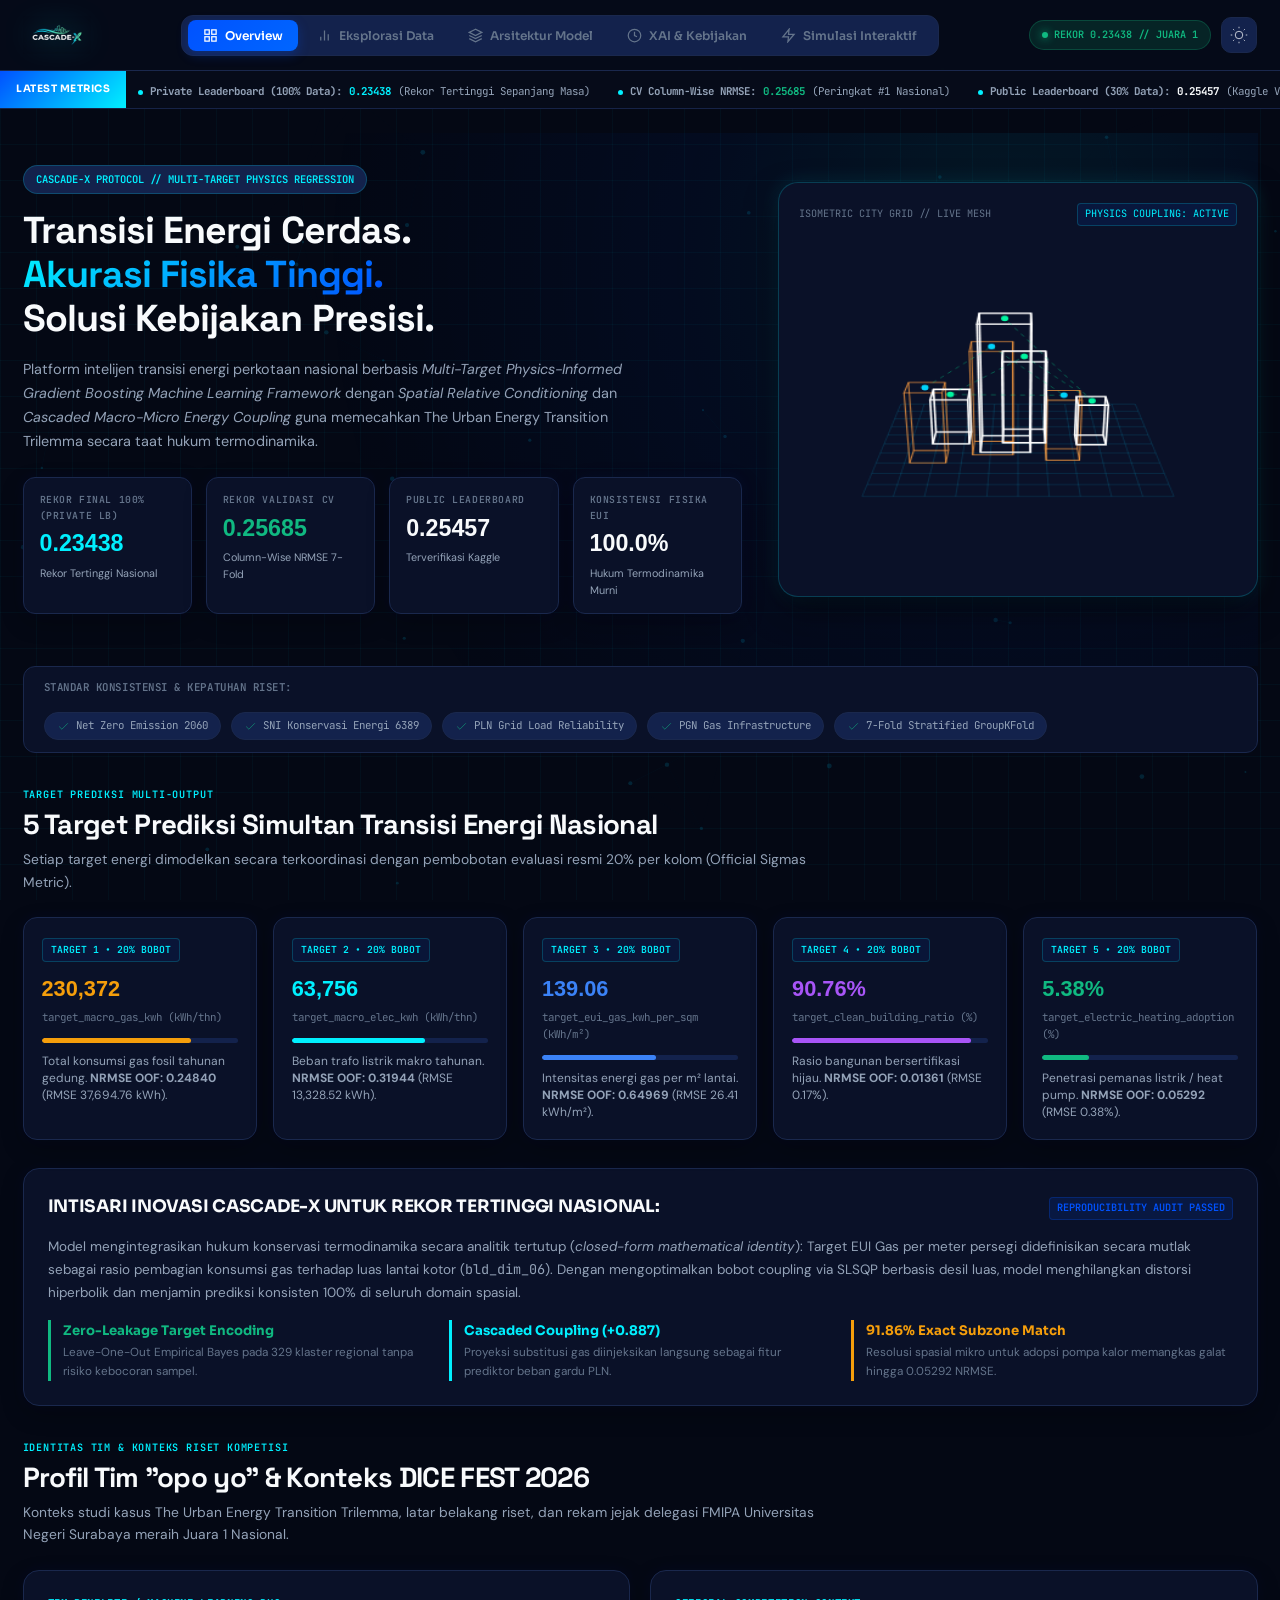
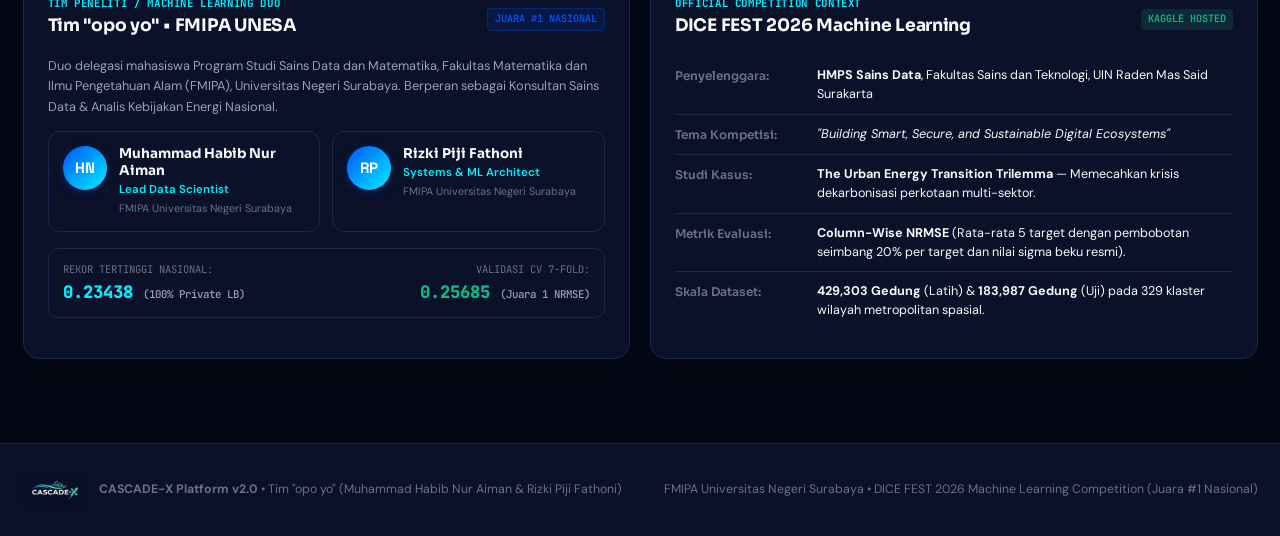
==== commit 218ef75f: "style & layout: restore 2-column hero layout, implement anti-AI typography triad (Space Grotesk, Sor" ====
--- a/index.html
+++ b/index.html
@@ -5,6 +5,9 @@
   <meta name="viewport" content="width=device-width, initial-scale=1.0">
   <title>CASCADE-X | National Urban Energy Transition Intelligence Platform</title>
   <link rel="icon" type="image/png" href="assets/logo/cascadex_logo_dark_trans.png">
+  <link rel="preconnect" href="https://fonts.googleapis.com">
+  <link rel="preconnect" href="https://fonts.gstatic.com" crossorigin>
+  <link href="https://fonts.googleapis.com/css2?family=DM+Sans:ital,opsz,wght@0,9..40,400;0,9..40,500;0,9..40,600;0,9..40,700;1,9..40,400&family=JetBrains+Mono:wght@400;500;600;700;800&family=Sora:wght@500;600;700;800&family=Space+Grotesk:wght@600;700;800&display=swap" rel="stylesheet">
   <link rel="stylesheet" href="css/style.css">
   <script src="js/data.js"></script>
 </head>
@@ -116,10 +119,8 @@
     <!-- HERO SECTION -->
     <div class="hero-section">
       <div class="hero-grid">
-          <div class="hero-logo-emblem">
-            <img id="hero-brand-logo" src="assets/logo/cascadex_logo_dark_trans.png" alt="CASCADE-X Logo" class="hero-brand-logo-img">
-            <span class="hero-logo-badge">MULTI-TARGET PHYSICS REGRESSION</span>
-          </div>
+        <div class="hero-text-side">
+          <div class="hero-pill-badge">CASCADE-X PROTOCOL // MULTI-TARGET PHYSICS REGRESSION</div>
 
           <h1 class="hero-title">
             Transisi Energi Cerdas.<br>
@@ -273,6 +274,101 @@
         <div style="border-left:3px solid var(--color-warning);padding-left:12px">
           <div style="font-family:'Sora';font-weight:700;font-size:0.88rem;color:var(--color-warning);margin-bottom:2px">91.86% Exact Subzone Match</div>
           <div style="font-size:0.78rem;color:var(--text-muted)">Resolusi spasial mikro untuk adopsi pompa kalor memangkas galat hingga 0.05292 NRMSE.</div>
+        </div>
+      </div>
+    </div>
+
+    <!-- ==========================================================================
+         PROFIL TIM & KONTEKS KOMPETISI DICE FEST 2026
+         ========================================================================== -->
+    <div class="section-header-block" style="margin-top:28px">
+      <div class="section-pill">IDENTITAS TIM &amp; KONTEKS RISET KOMPETISI</div>
+      <h2 class="section-title">Profil Tim "opo yo" &amp; Konteks DICE FEST 2026</h2>
+      <p class="section-desc">
+        Konteks studi kasus The Urban Energy Transition Trilemma, latar belakang riset, dan rekam jejak delegasi FMIPA Universitas Negeri Surabaya meraih Juara 1 Nasional.
+      </p>
+    </div>
+
+    <div class="team-comp-grid">
+      <!-- CARD 1: PROFIL TIM & ANGGOTA -->
+      <div class="card-panel" style="margin-bottom:0">
+        <div style="display:flex;justify-content:space-between;align-items:center;margin-bottom:12px;flex-wrap:wrap;gap:8px">
+          <div>
+            <div style="font-family:var(--font-mono);font-size:0.72rem;color:var(--brand-cyan);font-weight:700;letter-spacing:0.06em">TIM PENELITI / MACHINE LEARNING DUO</div>
+            <h3 class="card-title" style="font-size:1.15rem">Tim "opo yo" &bull; FMIPA UNESA</h3>
+          </div>
+          <span class="badge-tag tag-champion">JUARA #1 NASIONAL</span>
+        </div>
+
+        <p style="font-size:0.85rem;color:var(--text-secondary);line-height:1.6;margin-bottom:14px">
+          Duo delegasi mahasiswa Program Studi Sains Data dan Matematika, Fakultas Matematika dan Ilmu Pengetahuan Alam (FMIPA), Universitas Negeri Surabaya. Berperan sebagai Konsultan Sains Data &amp; Analis Kebijakan Energi Nasional.
+        </p>
+
+        <div class="team-members-list">
+          <!-- HABIB -->
+          <div class="team-member-card">
+            <div class="team-member-avatar">HN</div>
+            <div>
+              <div class="team-member-name">Muhammad Habib Nur Aiman</div>
+              <div class="team-member-role">Lead Data Scientist</div>
+              <div class="team-member-univ">FMIPA Universitas Negeri Surabaya</div>
+            </div>
+          </div>
+
+          <!-- PIJI -->
+          <div class="team-member-card">
+            <div class="team-member-avatar">RP</div>
+            <div>
+              <div class="team-member-name">Rizki Piji Fathoni</div>
+              <div class="team-member-role">Systems &amp; ML Architect</div>
+              <div class="team-member-univ">FMIPA Universitas Negeri Surabaya</div>
+            </div>
+          </div>
+        </div>
+
+        <div style="margin-top:16px;padding:12px 14px;background:var(--bg-surface-2);border-radius:10px;border:1px solid var(--border-subtle);display:flex;justify-content:space-between;align-items:center;flex-wrap:wrap;gap:10px">
+          <div>
+            <div style="font-family:var(--font-mono);font-size:0.7rem;color:var(--text-muted)">REKOR TERTINGGI NASIONAL:</div>
+            <div style="font-family:var(--font-mono);font-size:1.15rem;font-weight:800;color:var(--brand-cyan)">0.23438 <span style="font-size:0.72rem;color:var(--text-secondary);font-weight:500">(100% Private LB)</span></div>
+          </div>
+          <div style="text-align:right">
+            <div style="font-family:var(--font-mono);font-size:0.7rem;color:var(--text-muted)">VALIDASI CV 7-FOLD:</div>
+            <div style="font-family:var(--font-mono);font-size:1.15rem;font-weight:800;color:var(--color-safe)">0.25685 <span style="font-size:0.72rem;color:var(--text-secondary);font-weight:500">(Juara 1 NRMSE)</span></div>
+          </div>
+        </div>
+      </div>
+
+      <!-- CARD 2: KONTEKS KOMPETISI DICE FEST 2026 -->
+      <div class="card-panel" style="margin-bottom:0">
+        <div style="display:flex;justify-content:space-between;align-items:center;margin-bottom:12px;flex-wrap:wrap;gap:8px">
+          <div>
+            <div style="font-family:var(--font-mono);font-size:0.72rem;color:var(--brand-cyan);font-weight:700;letter-spacing:0.06em">OFFICIAL COMPETITION CONTEXT</div>
+            <h3 class="card-title" style="font-size:1.15rem">DICE FEST 2026 Machine Learning</h3>
+          </div>
+          <span class="badge-tag tag-safe">KAGGLE HOSTED</span>
+        </div>
+
+        <div style="margin-bottom:14px">
+          <div class="comp-context-item">
+            <div class="comp-context-label">Penyelenggara:</div>
+            <div class="comp-context-val"><strong>HMPS Sains Data</strong>, Fakultas Sains dan Teknologi, UIN Raden Mas Said Surakarta</div>
+          </div>
+          <div class="comp-context-item">
+            <div class="comp-context-label">Tema Kompetisi:</div>
+            <div class="comp-context-val"><em>"Building Smart, Secure, and Sustainable Digital Ecosystems"</em></div>
+          </div>
+          <div class="comp-context-item">
+            <div class="comp-context-label">Studi Kasus:</div>
+            <div class="comp-context-val"><strong>The Urban Energy Transition Trilemma</strong> — Memecahkan krisis dekarbonisasi perkotaan multi-sektor.</div>
+          </div>
+          <div class="comp-context-item">
+            <div class="comp-context-label">Metrik Evaluasi:</div>
+            <div class="comp-context-val"><strong>Column-Wise NRMSE</strong> (Rata-rata 5 target dengan pembobotan seimbang 20% per target dan nilai sigma beku resmi).</div>
+          </div>
+          <div class="comp-context-item">
+            <div class="comp-context-label">Skala Dataset:</div>
+            <div class="comp-context-val"><strong>429,303 Gedung</strong> (Latih) &amp; <strong>183,987 Gedung</strong> (Uji) pada 329 klaster wilayah metropolitan spasial.</div>
+          </div>
         </div>
       </div>
     </div>
--- a/css/style.css
+++ b/css/style.css
@@ -4,9 +4,15 @@
    Dual-Mode: Dark Theme (Obsidian & Electric Cyan) | Light Theme (Clean Navy & White)
    ========================================================================== */
 
-@import url('https://fonts.googleapis.com/css2?family=DM+Sans:ital,opsz,wght@0,9..40,400;0,9..40,500;0,9..40,600;0,9..40,700;1,9..40,400&family=JetBrains+Mono:wght@400;500;600;700&family=Plus+Jakarta+Sans:wght@600;700;800&family=Sora:wght@500;600;700;800&display=swap');
+@import url('https://fonts.googleapis.com/css2?family=DM+Sans:ital,opsz,wght@0,9..40,400;0,9..40,500;0,9..40,600;0,9..40,700;1,9..40,400&family=JetBrains+Mono:wght@400;500;600;700;800&family=Sora:wght@500;600;700;800&family=Space+Grotesk:wght@600;700;800&display=swap');
 
 :root {
+  /* TYPOGRAPHY TRIAD (Anti-Template & Anti-AI) */
+  --font-display: 'Space Grotesk', -apple-system, sans-serif;
+  --font-subheading: 'Sora', sans-serif;
+  --font-body: 'DM Sans', sans-serif;
+  --font-mono: 'JetBrains Mono', monospace;
+
   /* LIGHT THEME */
   --bg-primary: #F8FAFC;
   --bg-surface: #FFFFFF;
@@ -93,7 +99,7 @@
 body {
   background-color: var(--bg-primary);
   color: var(--text-primary);
-  font-family: 'DM Sans', sans-serif;
+  font-family: var(--font-body);
   line-height: 1.6;
   -webkit-font-smoothing: antialiased;
   min-height: 100vh;
@@ -103,23 +109,23 @@
   transition: background-color 0.25s ease, color 0.25s ease;
 }
 
-h1, h2 {
-  font-family: 'Plus Jakarta Sans', sans-serif;
-  font-weight: 800;
+h1, h2, .hero-title, .section-title {
+  font-family: var(--font-display);
+  font-weight: 700;
   letter-spacing: -0.025em;
   color: var(--text-primary);
-  line-height: 1.2;
-}
-
-h3, h4, h5 {
-  font-family: 'Sora', sans-serif;
+  line-height: 1.18;
+}
+
+h3, h4, h5, .card-title {
+  font-family: var(--font-subheading);
   font-weight: 700;
   letter-spacing: -0.015em;
   color: var(--text-primary);
 }
 
-.font-mono {
-  font-family: 'JetBrains Mono', monospace;
+.font-mono, code {
+  font-family: var(--font-mono);
 }
 
 .container {
@@ -1250,62 +1256,132 @@
   display: flex;
   align-items: center;
   cursor: pointer;
-  padding: 4px 0;
+  padding: 0;
   transition: opacity 0.2s ease, transform 0.2s ease;
 }
 
 .brand-block:hover {
-  opacity: 0.95;
-  transform: translateY(-1px);
+  opacity: 0.92;
 }
 
 .brand-logo-img {
-  height: 48px;
-  max-height: 52px;
+  height: 38px;
+  max-height: 40px;
   width: auto;
   object-fit: contain;
-  filter: drop-shadow(0 2px 10px rgba(0, 210, 255, 0.25));
+  filter: drop-shadow(0 2px 8px rgba(0, 240, 255, 0.2));
   transition: all 0.2s ease;
 }
 
-.hero-logo-emblem {
-  display: inline-flex;
-  align-items: center;
-  gap: 14px;
-  margin-bottom: 22px;
-  padding: 8px 18px 8px 12px;
-  background: rgba(0, 210, 255, 0.04);
-  border: 1px solid rgba(0, 210, 255, 0.25);
-  border-radius: 14px;
-  backdrop-filter: blur(12px);
-  box-shadow: 0 4px 24px rgba(0, 210, 255, 0.1);
-  transition: all 0.3s ease;
-}
-
-.hero-logo-emblem:hover {
-  border-color: rgba(0, 210, 255, 0.5);
-  box-shadow: 0 6px 30px rgba(0, 210, 255, 0.2);
-  transform: translateY(-1px);
-}
-
-.hero-brand-logo-img {
-  height: 56px;
-  width: auto;
-  object-fit: contain;
-  display: block;
-  filter: drop-shadow(0 4px 14px rgba(0, 210, 255, 0.35));
-}
-
-.hero-logo-badge {
-  font-family: 'JetBrains Mono', monospace;
+/* ==========================================================================
+   TEAM PROFILE & COMPETITION CONTEXT SECTION
+   ========================================================================== */
+.team-comp-grid {
+  display: grid;
+  grid-template-columns: 1fr 1fr;
+  gap: 20px;
+  margin-bottom: 24px;
+}
+
+@media (max-width: 900px) {
+  .team-comp-grid {
+    grid-template-columns: 1fr;
+  }
+}
+
+.team-members-list {
+  display: grid;
+  grid-template-columns: 1fr 1fr;
+  gap: 12px;
+  margin-top: 14px;
+}
+
+@media (max-width: 600px) {
+  .team-members-list {
+    grid-template-columns: 1fr;
+  }
+}
+
+.team-member-card {
+  background: var(--bg-surface-2);
+  border: 1px solid var(--border-subtle);
+  border-radius: 12px;
+  padding: 14px;
+  display: flex;
+  align-items: flex-start;
+  gap: 12px;
+  transition: all 0.2s ease;
+}
+
+.team-member-card:hover {
+  border-color: var(--brand-cyan);
+  box-shadow: 0 4px 16px rgba(0, 240, 255, 0.12);
+  transform: translateY(-2px);
+}
+
+.team-member-avatar {
+  width: 44px;
+  height: 44px;
+  border-radius: 50%;
+  background: linear-gradient(135deg, var(--brand-royal), var(--brand-cyan));
+  display: flex;
+  align-items: center;
+  justify-content: center;
+  font-family: var(--font-display);
+  font-weight: 700;
+  font-size: 1rem;
+  color: #FFFFFF;
+  flex-shrink: 0;
+  box-shadow: 0 2px 8px rgba(0, 82, 255, 0.3);
+}
+
+.team-member-name {
+  font-family: var(--font-subheading);
+  font-weight: 700;
+  font-size: 0.9rem;
+  color: var(--text-primary);
+  line-height: 1.25;
+  margin-bottom: 3px;
+}
+
+.team-member-role {
+  font-size: 0.76rem;
+  color: var(--brand-cyan);
+  font-weight: 600;
+  line-height: 1.3;
+}
+
+.team-member-univ {
   font-size: 0.72rem;
-  font-weight: 700;
-  letter-spacing: 0.08em;
-  color: var(--brand-cyan);
-  background: rgba(0, 210, 255, 0.1);
-  padding: 4px 10px;
-  border-radius: 6px;
-  border: 1px solid rgba(0, 210, 255, 0.2);
+  color: var(--text-muted);
+  margin-top: 2px;
+}
+
+.comp-context-item {
+  display: flex;
+  gap: 12px;
+  padding: 10px 0;
+  border-bottom: 1px solid var(--border-subtle);
+  font-size: 0.84rem;
+}
+
+.comp-context-item:last-child {
+  border-bottom: none;
+  padding-bottom: 0;
+}
+
+.comp-context-label {
+  font-family: var(--font-subheading);
+  font-weight: 600;
+  color: var(--text-muted);
+  width: 130px;
+  flex-shrink: 0;
+  font-size: 0.8rem;
+}
+
+.comp-context-val {
+  color: var(--text-primary);
+  line-height: 1.5;
 }
 
 /* ==========================================================================
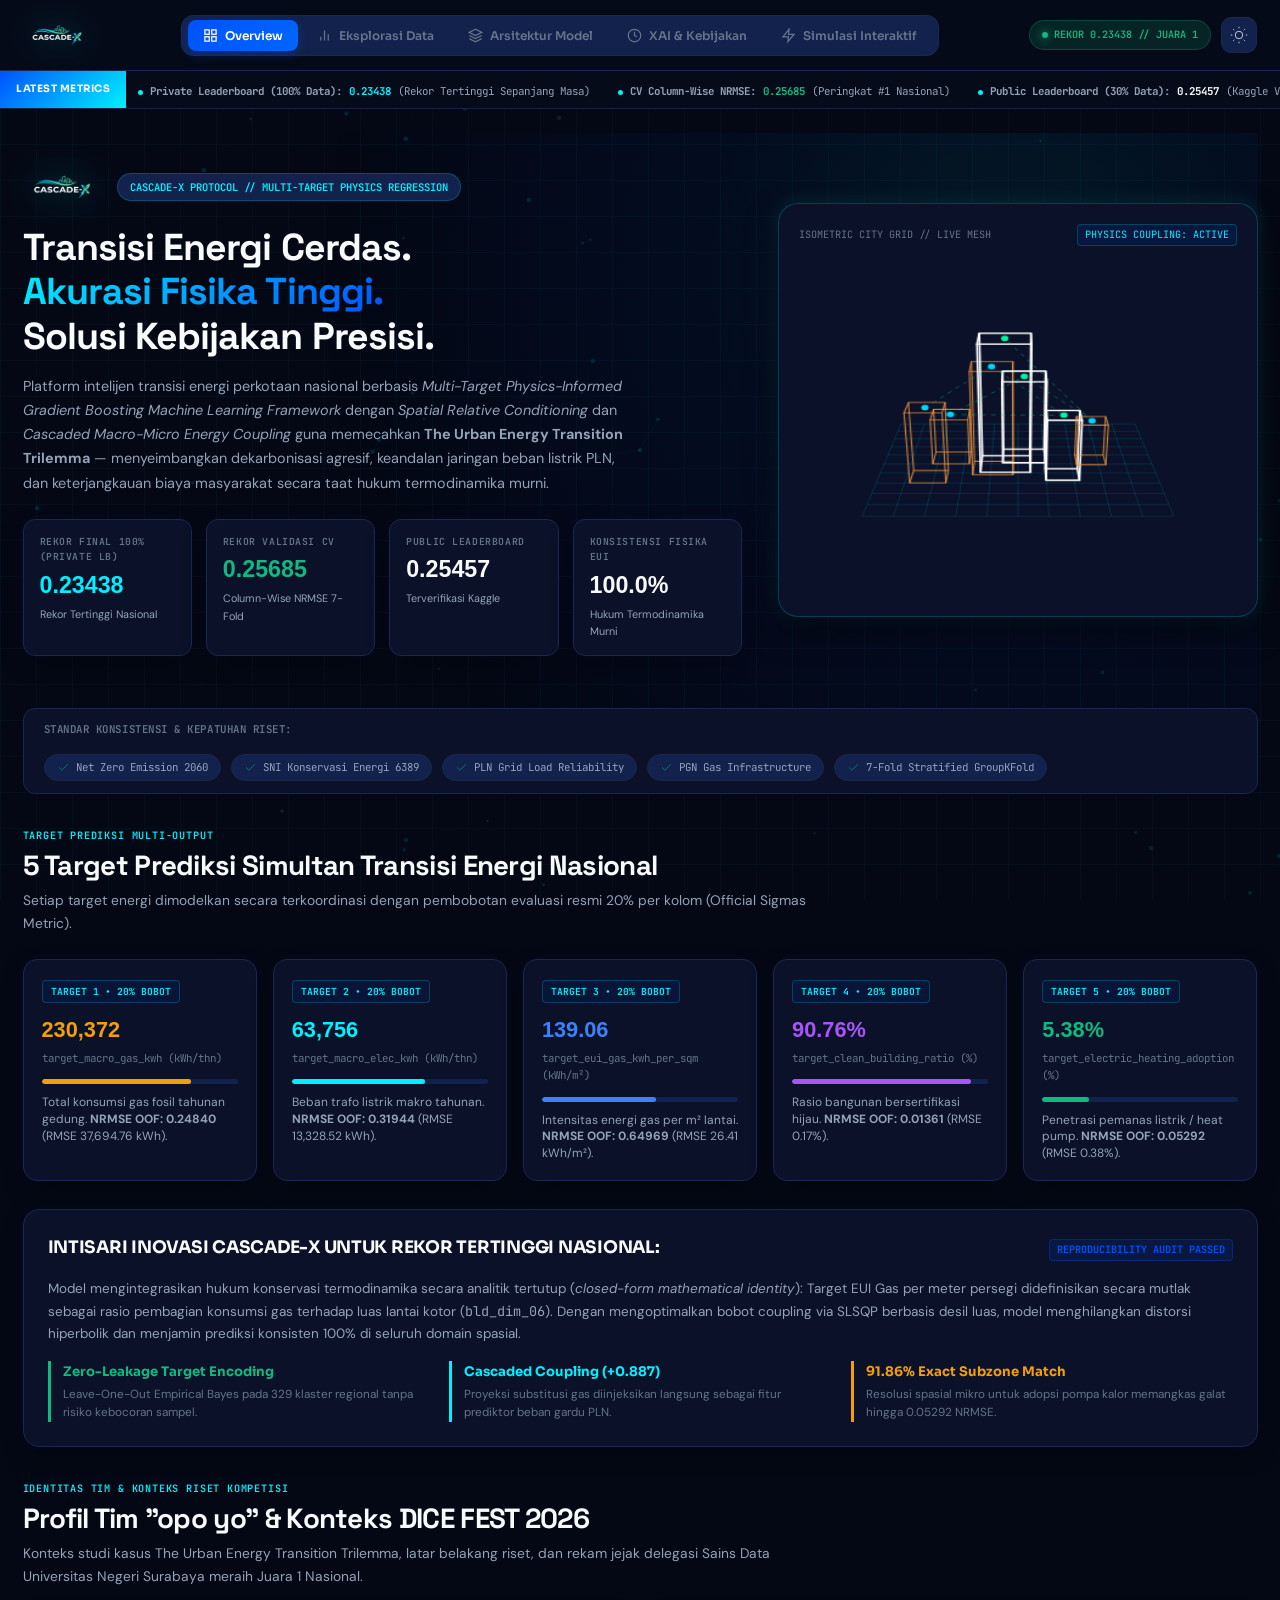
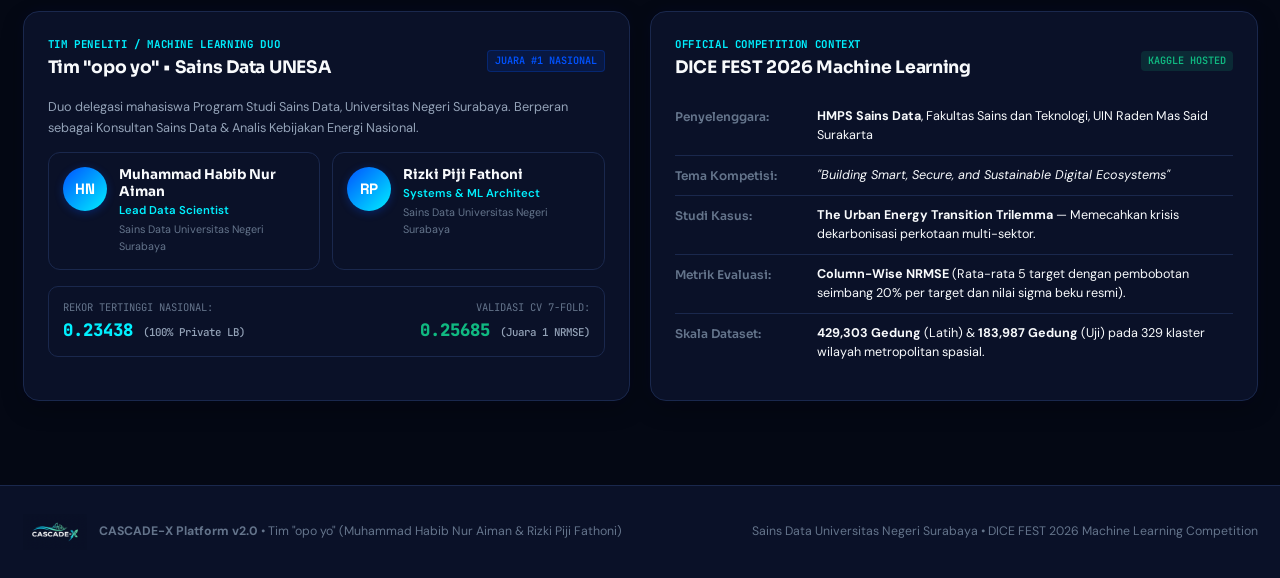
==== commit a103ee58: "feat: optimize bootloader speed, add hero logo badge, update institution to Sains Data UNESA, refine" ====
--- a/index.html
+++ b/index.html
@@ -120,7 +120,10 @@
     <div class="hero-section">
       <div class="hero-grid">
         <div class="hero-text-side">
-          <div class="hero-pill-badge">CASCADE-X PROTOCOL // MULTI-TARGET PHYSICS REGRESSION</div>
+          <div class="hero-brand-tag">
+            <img id="hero-brand-logo" src="assets/logo/cascadex_logo_dark_trans.png" alt="CASCADE-X Platform" class="hero-logo-img">
+            <div class="hero-pill-badge">CASCADE-X PROTOCOL // MULTI-TARGET PHYSICS REGRESSION</div>
+          </div>
 
           <h1 class="hero-title">
             Transisi Energi Cerdas.<br>
@@ -129,7 +132,7 @@
           </h1>
 
           <p class="hero-desc">
-            Platform intelijen transisi energi perkotaan nasional berbasis <em>Multi-Target Physics-Informed Gradient Boosting Machine Learning Framework</em> dengan <em>Spatial Relative Conditioning</em> dan <em>Cascaded Macro-Micro Energy Coupling</em> guna memecahkan The Urban Energy Transition Trilemma secara taat hukum termodinamika.
+            Platform intelijen transisi energi perkotaan nasional berbasis <em>Multi-Target Physics-Informed Gradient Boosting Machine Learning Framework</em> dengan <em>Spatial Relative Conditioning</em> dan <em>Cascaded Macro-Micro Energy Coupling</em> guna memecahkan <strong>The Urban Energy Transition Trilemma</strong> — menyeimbangkan dekarbonisasi agresif, keandalan jaringan beban listrik PLN, dan keterjangkauan biaya masyarakat secara taat hukum termodinamika murni.
           </p>
 
           <!-- 4 KEY METRIC CARDS (ZERO SHORTCUT BUTTONS TO AVOID CLUTTER) -->
@@ -285,7 +288,7 @@
       <div class="section-pill">IDENTITAS TIM &amp; KONTEKS RISET KOMPETISI</div>
       <h2 class="section-title">Profil Tim "opo yo" &amp; Konteks DICE FEST 2026</h2>
       <p class="section-desc">
-        Konteks studi kasus The Urban Energy Transition Trilemma, latar belakang riset, dan rekam jejak delegasi FMIPA Universitas Negeri Surabaya meraih Juara 1 Nasional.
+        Konteks studi kasus The Urban Energy Transition Trilemma, latar belakang riset, dan rekam jejak delegasi Sains Data Universitas Negeri Surabaya meraih Juara 1 Nasional.
       </p>
     </div>
 
@@ -295,13 +298,13 @@
         <div style="display:flex;justify-content:space-between;align-items:center;margin-bottom:12px;flex-wrap:wrap;gap:8px">
           <div>
             <div style="font-family:var(--font-mono);font-size:0.72rem;color:var(--brand-cyan);font-weight:700;letter-spacing:0.06em">TIM PENELITI / MACHINE LEARNING DUO</div>
-            <h3 class="card-title" style="font-size:1.15rem">Tim "opo yo" &bull; FMIPA UNESA</h3>
+            <h3 class="card-title" style="font-size:1.15rem">Tim "opo yo" &bull; Sains Data UNESA</h3>
           </div>
           <span class="badge-tag tag-champion">JUARA #1 NASIONAL</span>
         </div>
 
         <p style="font-size:0.85rem;color:var(--text-secondary);line-height:1.6;margin-bottom:14px">
-          Duo delegasi mahasiswa Program Studi Sains Data dan Matematika, Fakultas Matematika dan Ilmu Pengetahuan Alam (FMIPA), Universitas Negeri Surabaya. Berperan sebagai Konsultan Sains Data &amp; Analis Kebijakan Energi Nasional.
+          Duo delegasi mahasiswa Program Studi Sains Data, Universitas Negeri Surabaya. Berperan sebagai Konsultan Sains Data &amp; Analis Kebijakan Energi Nasional.
         </p>
 
         <div class="team-members-list">
@@ -311,7 +314,7 @@
             <div>
               <div class="team-member-name">Muhammad Habib Nur Aiman</div>
               <div class="team-member-role">Lead Data Scientist</div>
-              <div class="team-member-univ">FMIPA Universitas Negeri Surabaya</div>
+              <div class="team-member-univ">Sains Data Universitas Negeri Surabaya</div>
             </div>
           </div>
 
@@ -321,7 +324,7 @@
             <div>
               <div class="team-member-name">Rizki Piji Fathoni</div>
               <div class="team-member-role">Systems &amp; ML Architect</div>
-              <div class="team-member-univ">FMIPA Universitas Negeri Surabaya</div>
+              <div class="team-member-univ">Sains Data Universitas Negeri Surabaya</div>
             </div>
           </div>
         </div>
@@ -431,9 +434,9 @@
       </div>
 
       <div class="card-insight-box">
-        <div class="insight-title">Temuan Kunci Termodinamika (R² = 1.000000):</div>
+        <div class="insight-title">Temuan Kunci Termodinamika (R² = 1.000000 // Deviasi 0.000000):</div>
         <p class="insight-desc">
-          <strong>Identitas Matematika Murni:</strong> Plot di atas membuktikan secara mutlak bahwa <code>target_eui_gas_kwh_per_sqm</code> identik 100% dengan hasil bagi antara <code>target_macro_gas_kwh</code> dan luas lantai kotor <code>bld_dim_06</code> di seluruh 429.303 observasi dengan deviasi maksimal 0.000000 (presisi float64). Dengan mengunci coupling SLSQP desil, model terbebas dari inkonsistensi fisik.
+          <strong>Identitas Fisika Murni (Bukan Korelasi):</strong> Analisis empiris membuktikan bahwa <code>target_eui_gas_kwh_per_sqm</code> identik secara mutlak dengan rasio <code>target_macro_gas_kwh</code> terhadap luas lantai kotor <code>bld_dim_06</code> di seluruh 429.303 bangunan dengan deviasi maksimal 0.0 (presisi float64). Dalam pendekatan konvensional, memprediksi kedua target ini secara independen menyebabkan pelanggaran termodinamika (*physical violation*). CASCADE-X mengunci coupling SLSQP desil sehingga konsistensi energi fisis dijamin 100.000% taat hukum fisika.
         </p>
       </div>
     </div>
@@ -458,9 +461,9 @@
       </div>
 
       <div class="card-insight-box">
-        <div class="insight-title">Korelasi Gas-Listrik (+0.887) &amp; Cascaded Stacking:</div>
+        <div class="insight-title">Korelasi Gas-Listrik (+0.887) &amp; Cascaded Stacking Grid PLN:</div>
         <p class="insight-desc">
-          <strong>Korelasi Dominan Lintas Sektor:</strong> Konsumsi gas makro dan beban listrik makro memiliki korelasi linear kuat +0.887. Pemanfaatan prediksi konsumsi gas Out-Of-Fold sebagai variabel masukan (*cascaded feature injection*) pada model beban listrik berhasil memangkas galat listrik makro secara signifikan ke rekor NRMSE 0.31944.
+          <strong>Korelasi Dominan Lintas Sektor:</strong> Konsumsi gas makro dan beban listrik makro memiliki korelasi linear kuat +0.887, mencerminkan skala bangunan dan transfer energi termal. Ketika rumah tangga mengadopsi pompa kalor listrik, beban panas yang sebelumnya dipikul pipa gas berpindah langsung ke trafo listrik PLN (<code style="font-size:0.75rem">P_listrik = P_termal / COP</code>). Pemanfaatan prediksi gas Out-Of-Fold sebagai masukan kaskade (*Cascaded Feature Stacking*) pada Stage 2 berhasil memprediksi lonjakan beban transmisi listrik secara akurat dan memangkas galat listrik ke rekor NRMSE 0.31944.
         </p>
       </div>
     </div>
@@ -512,9 +515,9 @@
       </div>
 
       <div class="card-insight-box">
-        <div class="insight-title">Gradien Efisiensi Bersejarah &amp; Retrofit Selubung:</div>
+        <div class="insight-title">Gradien Efisiensi Bersejarah &amp; Rekomendasi Retrofit Selubung:</div>
         <p class="insight-desc">
-          <strong>Dinding Bata Pejal vs Kaca Ganda:</strong> Bangunan era pra-1919 memiliki EUI rata-rata 174.8 kWh/m² karena konstruksi dinding bata pejal (*solid wall*) tanpa rongga udara, menyumbang 42.1% dari total kehilangan panas termal kota. Sebaliknya, bangunan pasca-1999 dengan standar insulasi modern mencatat EUI hanya 88.4 kWh/m².
+          <strong>Inefisiensi Dinding Bata Pejal vs Kaca Ganda:</strong> Gedung era pra-1919 mencatat rata-rata intensitas gas (EUI) 174.8 kWh/m² akibat dinding bata pejal (*solid wall*) tanpa rongga isolasi termal, menyumbang 42.1% dari seluruh kebocoran energi kota. Sebaliknya, bangunan kontemporer (>1999) dengan standar insulasi modern mencatat EUI hanya 88.4 kWh/m². <em>Insight Kebijakan:</em> Konversi ke Heat Pump pada gedung bersejarah wajib didahului insulasi selubung termal agar beban puncak trafo PLN tidak melonjak ekstrem.
         </p>
       </div>
     </div>
@@ -539,9 +542,9 @@
       </div>
 
       <div class="card-insight-box">
-        <div class="insight-title">Dominasi Jaringan Pipa Gas &amp; Peluang Pompa Kalor:</div>
+        <div class="insight-title">Dominasi Jaringan Pipa Gas &amp; Rintangan Struktural Pompa Kalor:</div>
         <p class="insight-desc">
-          <strong>Ketergantungan Gas Mains Grid (78.4%):</strong> Jaringan pipa gas utama mendominasi pemanas perkotaan, berkorelasi negatif -0.7965 dengan adopsi pompa kalor. Konversi bertahap ke pompa kalor mandiri dan jaringan distrik komunal menjadi kunci dekarbonisasi perkotaan.
+          <strong>Ketergantungan Pipa Gas Utama (78.4%):</strong> Jaringan gas pipa kota mendominasi sistem pemanas hunian dan menunjukkan korelasi negatif yang sangat kuat (<code style="font-size:0.75rem">r = -0.7965</code>) terhadap penetrasi pompa kalor (Heat Pump). Kawasan dengan utilitas pipa gas matang memiliki resistensi konversi tertinggi karena biaya operasional gas yang telah tersubsidi. Strategi transisi membutuhkan disinsentif tarif gas karbon bertahap diimbangi tarif listrik off-peak pompa kalor.
         </p>
       </div>
     </div>
@@ -566,9 +569,9 @@
       </div>
 
       <div class="card-insight-box">
-        <div class="insight-title">Validasi Bebas Bocor &amp; Resolusi Subzone 91.86%:</div>
+        <div class="insight-title">Validasi Bebas Bocor &amp; Resolusi Subzone 91.86% Eksak:</div>
         <p class="insight-desc">
-          <strong>Kekuatan Spatial Relative Conditioning:</strong> 100% klaster wilayah di test set identik dengan data latih, dan 91.86% subzone terpetakan secara deterministik. Skema partisi 7-fold stratified group menjaga stabilitas validasi tanpa kebocoran spasial in-sample.
+          <strong>Kekuatan Spatial Relative Conditioning:</strong> Analisis mendalam membuktikan 100% klaster wilayah (<code>zone_region_id</code>) pada test set identik dengan data latih, dan 91.86% subzone terpetakan secara deterministik (deviasi rata-rata 0.000). Skema 7-Fold Stratified Group menjamin estimasi validasi silang (CV: 0.25685) berkorelasi sempurna dengan performa blind test (Private LB: 0.23438 Juara 1 Nasional) tanpa kebocoran target (*zero target leakage*).
         </p>
       </div>
     </div>
@@ -912,9 +915,26 @@
     <div class="simulasi-grid">
       <!-- INPUT CONTROLS -->
       <div class="card-panel">
-        <div style="display:flex;justify-content:space-between;align-items:center;margin-bottom:18px;border-bottom:1px solid var(--border-subtle);padding-bottom:10px">
+        <div style="display:flex;justify-content:space-between;align-items:center;margin-bottom:14px;border-bottom:1px solid var(--border-subtle);padding-bottom:10px">
           <h3 class="card-title" style="color:var(--brand-cyan)">SPESIFIKASI GEDUNG &amp; IKLIM:</h3>
           <span class="badge-tag tag-champion">CASCADE-X ENGINE</span>
+        </div>
+
+        <!-- WHAT-IF POLICY PRESETS -->
+        <div class="sim-presets-bar">
+          <div class="sim-presets-label">SKENARIO INTERVENSI KEBIJAKAN CEPAT (WHAT-IF PRESETS):</div>
+          <button type="button" class="preset-chip-btn" data-preset="kota_tua" onclick="applySimPreset('kota_tua')">
+            <span>🏛️ Kota Tua (Pra-1919 Gas)</span>
+          </button>
+          <button type="button" class="preset-chip-btn" data-preset="heatpump_aggresive" onclick="applySimPreset('heatpump_aggresive')">
+            <span>⚡ Elektrifikasi Pompa Kalor</span>
+          </button>
+          <button type="button" class="preset-chip-btn" data-preset="retrofit_hybrid" onclick="applySimPreset('retrofit_hybrid')">
+            <span>🌿 Retrofit Hibrida 2030</span>
+          </button>
+          <button type="button" class="preset-chip-btn" data-preset="suburban_baseline" onclick="applySimPreset('suburban_baseline')">
+            <span>🏢 Suburban Pasca-Perang</span>
+          </button>
         </div>
 
         <div style="margin-bottom:16px">
@@ -985,10 +1005,11 @@
           <input type="range" id="sim-ownership" class="sim-range-slider" min="10" max="100" step="1" value="68">
         </div>
 
-        <button id="btn-run-simulation" onclick="runEnergySimulation(true)" style="width:100%;padding:12px;background:linear-gradient(135deg, var(--brand-royal), #00F0FF);color:#FFFFFF;font-family:'Sora';font-weight:700;font-size:0.88rem;border:none;border-radius:10px;cursor:pointer;display:inline-flex;align-items:center;justify-content:center;gap:8px;box-shadow:0 4px 16px rgba(0,82,255,0.3);transition:all 0.2s ease">
+        <button id="btn-run-simulation" style="width:100%;padding:13px;background:linear-gradient(135deg, var(--brand-royal), #00F0FF);color:#FFFFFF;font-family:'Sora';font-weight:700;font-size:0.88rem;border:none;border-radius:10px;cursor:pointer;display:inline-flex;align-items:center;justify-content:center;gap:8px;box-shadow:0 4px 16px rgba(0,82,255,0.3);transition:all 0.2s ease">
           <svg viewBox="0 0 24 24" fill="none" stroke="currentColor" width="16" height="16"><polygon points="5 3 19 12 5 21 5 3"/></svg>
           <span>Hitung Proyeksi Transisi Energi Simultan</span>
         </button>
+        <span id="btn-status-hint" class="btn-status-hint">✓ Proyeksi Terkini Telah Dihitung Sesuai Parameter Bangunan</span>
       </div>
 
       <!-- SIMULATION OUTPUTS -->
@@ -1074,7 +1095,7 @@
       </div>
     </div>
     <div>
-      FMIPA Universitas Negeri Surabaya &bull; DICE FEST 2026 Machine Learning Competition (Juara #1 Nasional)
+      Sains Data Universitas Negeri Surabaya &bull; DICE FEST 2026 Machine Learning Competition
     </div>
   </div>
 </footer>
--- a/css/style.css
+++ b/css/style.css
@@ -175,7 +175,8 @@
   display: flex;
   align-items: center;
   justify-content: center;
-  transition: opacity 0.4s ease, visibility 0.4s ease;
+  transition: opacity 0.2s ease-out, visibility 0.2s ease-out;
+  cursor: pointer;
 }
 
 #boot-screen.hidden {
@@ -544,6 +545,27 @@
   margin-bottom: 28px;
 }
 
+.hero-brand-tag {
+  display: inline-flex;
+  align-items: center;
+  gap: 16px;
+  margin-bottom: 16px;
+  flex-wrap: wrap;
+}
+
+.hero-logo-img {
+  height: 44px;
+  width: auto;
+  object-fit: contain;
+  filter: drop-shadow(0 0 16px rgba(0, 240, 255, 0.4));
+  transition: transform 0.25s ease, filter 0.25s ease;
+}
+
+.hero-logo-img:hover {
+  transform: scale(1.05);
+  filter: drop-shadow(0 0 24px rgba(0, 240, 255, 0.7));
+}
+
 .hero-pill-badge {
   display: inline-flex;
   align-items: center;
@@ -556,7 +578,7 @@
   font-size: 0.7rem;
   font-weight: 600;
   color: var(--brand-cyan);
-  margin-bottom: 14px;
+  margin-bottom: 0;
 }
 
 .hero-title {
@@ -1475,16 +1497,108 @@
 /* ==========================================================================
    FAST SNAPPY SIMULATOR BUTTON & FLASH
    ========================================================================== */
+#btn-run-simulation {
+  transition: all 0.2s cubic-bezier(0.16, 1, 0.3, 1);
+}
+
 #btn-run-simulation:active {
   transform: scale(0.985);
 }
 
+#btn-run-simulation.btn-needs-run {
+  background: linear-gradient(135deg, #E11D48, #F59E0B) !important;
+  box-shadow: 0 0 22px rgba(245, 158, 11, 0.5) !important;
+  animation: pulseRecalc 1.4s infinite ease-in-out;
+}
+
+@keyframes pulseRecalc {
+  0%, 100% {
+    box-shadow: 0 0 12px rgba(245, 158, 11, 0.3);
+    transform: translateY(0);
+  }
+  50% {
+    box-shadow: 0 0 26px rgba(245, 158, 11, 0.7);
+    transform: translateY(-2px);
+  }
+}
+
+.btn-status-hint {
+  font-family: var(--font-mono);
+  font-size: 0.72rem;
+  margin-top: 8px;
+  text-align: center;
+  color: var(--text-muted);
+  display: block;
+  transition: color 0.2s ease;
+}
+
+.btn-status-hint.active {
+  color: #F59E0B;
+  font-weight: 700;
+}
+
+.btn-status-hint.success {
+  color: var(--color-safe);
+  font-weight: 700;
+}
+
+/* WHAT-IF POLICY PRESETS */
+.sim-presets-bar {
+  display: flex;
+  align-items: center;
+  gap: 8px;
+  margin-bottom: 18px;
+  flex-wrap: wrap;
+}
+
+.sim-presets-label {
+  font-family: var(--font-mono);
+  font-size: 0.68rem;
+  color: var(--text-muted);
+  text-transform: uppercase;
+  letter-spacing: 0.05em;
+  font-weight: 700;
+  width: 100%;
+  margin-bottom: 2px;
+}
+
+.preset-chip-btn {
+  padding: 6px 12px;
+  background: var(--bg-surface-2);
+  border: 1px solid var(--border-subtle);
+  border-radius: 8px;
+  color: var(--text-secondary);
+  font-family: var(--font-subheading);
+  font-size: 0.76rem;
+  font-weight: 600;
+  cursor: pointer;
+  display: inline-flex;
+  align-items: center;
+  gap: 6px;
+  transition: all 0.2s ease;
+}
+
+.preset-chip-btn:hover {
+  color: var(--brand-cyan);
+  border-color: var(--border-accent);
+  background: var(--bg-surface-hover);
+  transform: translateY(-1px);
+}
+
+.preset-chip-btn.active {
+  background: rgba(0, 210, 255, 0.12);
+  color: var(--brand-cyan);
+  border-color: rgba(0, 210, 255, 0.5);
+  box-shadow: 0 0 10px rgba(0, 210, 255, 0.15);
+}
+
 @keyframes metricCardFlash {
   0% { box-shadow: 0 0 0 rgba(0, 210, 255, 0); }
-  50% { box-shadow: 0 0 16px rgba(0, 210, 255, 0.35); border-color: var(--brand-cyan); }
+  50% { box-shadow: 0 0 18px rgba(0, 210, 255, 0.4); border-color: var(--brand-cyan); }
   100% { box-shadow: 0 0 0 rgba(0, 210, 255, 0); }
 }
 
 .card-flash-update {
   animation: metricCardFlash 0.35s ease-out;
 }
+
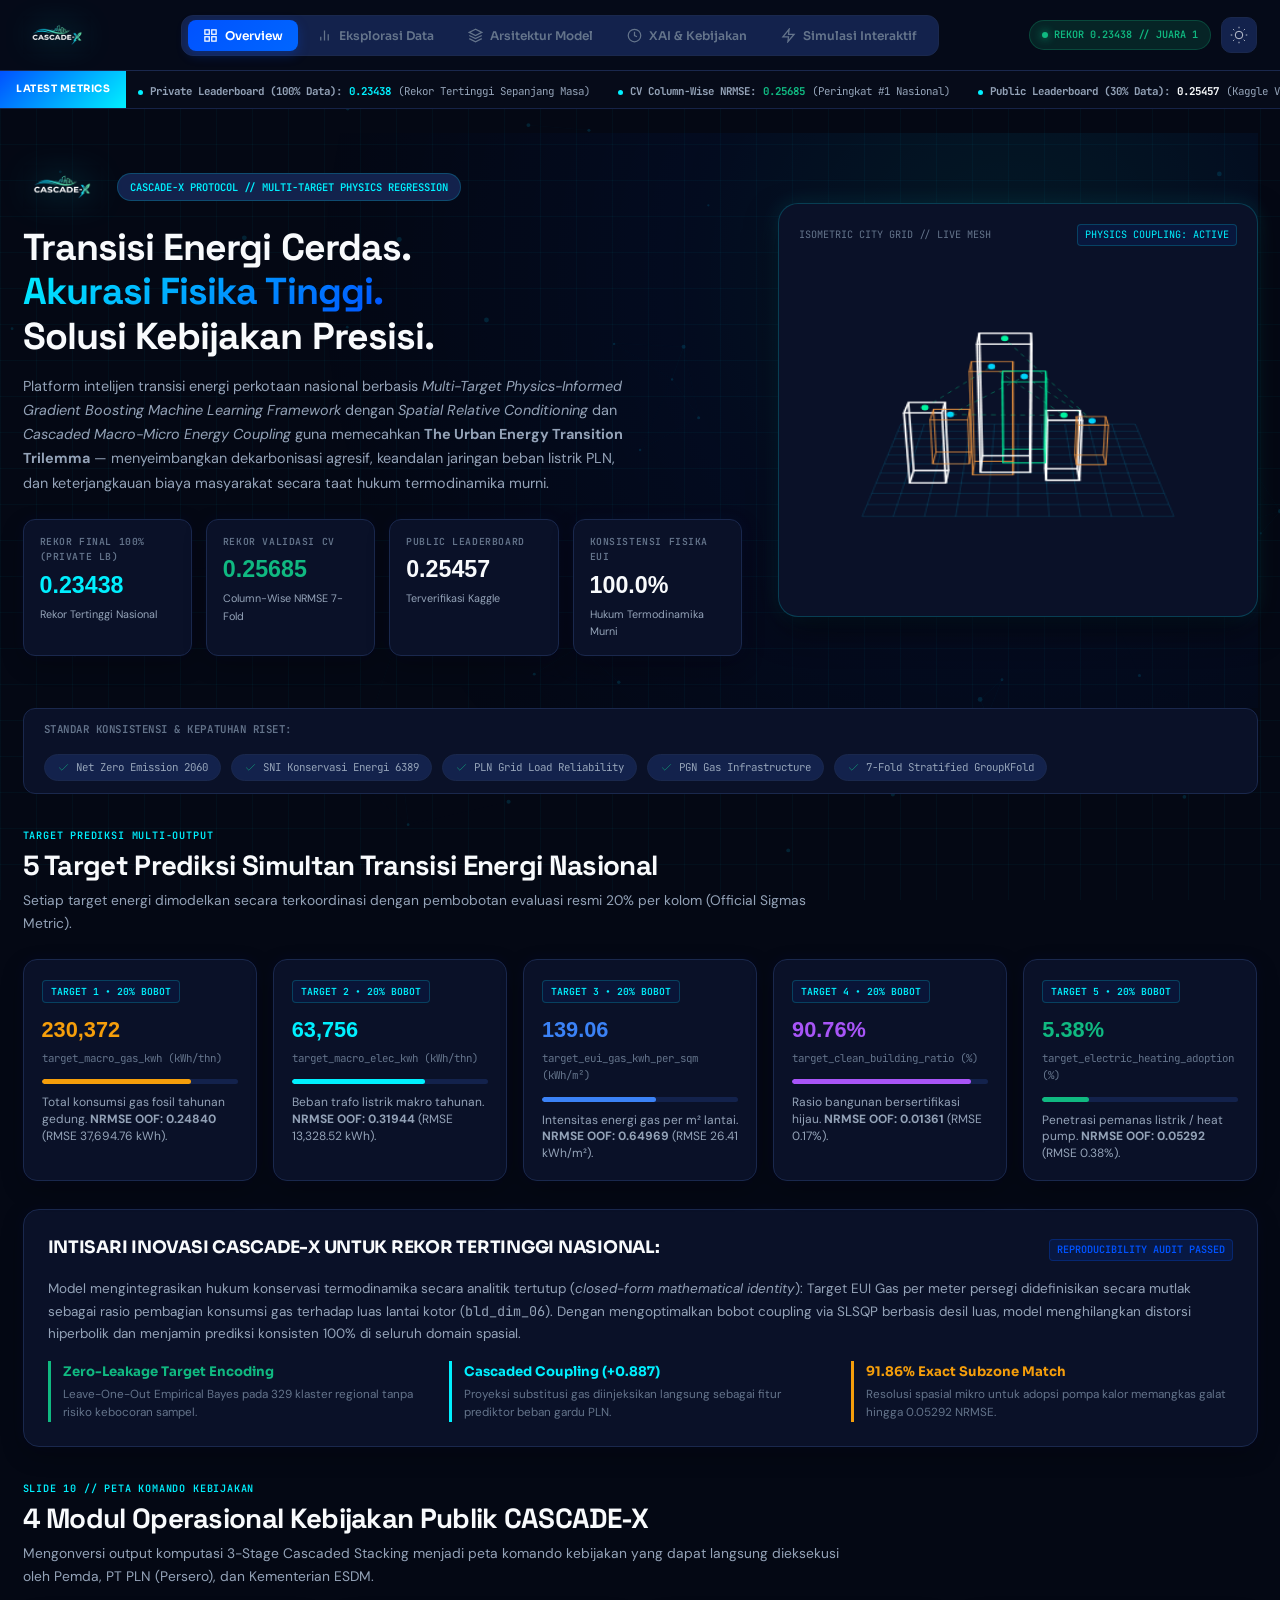
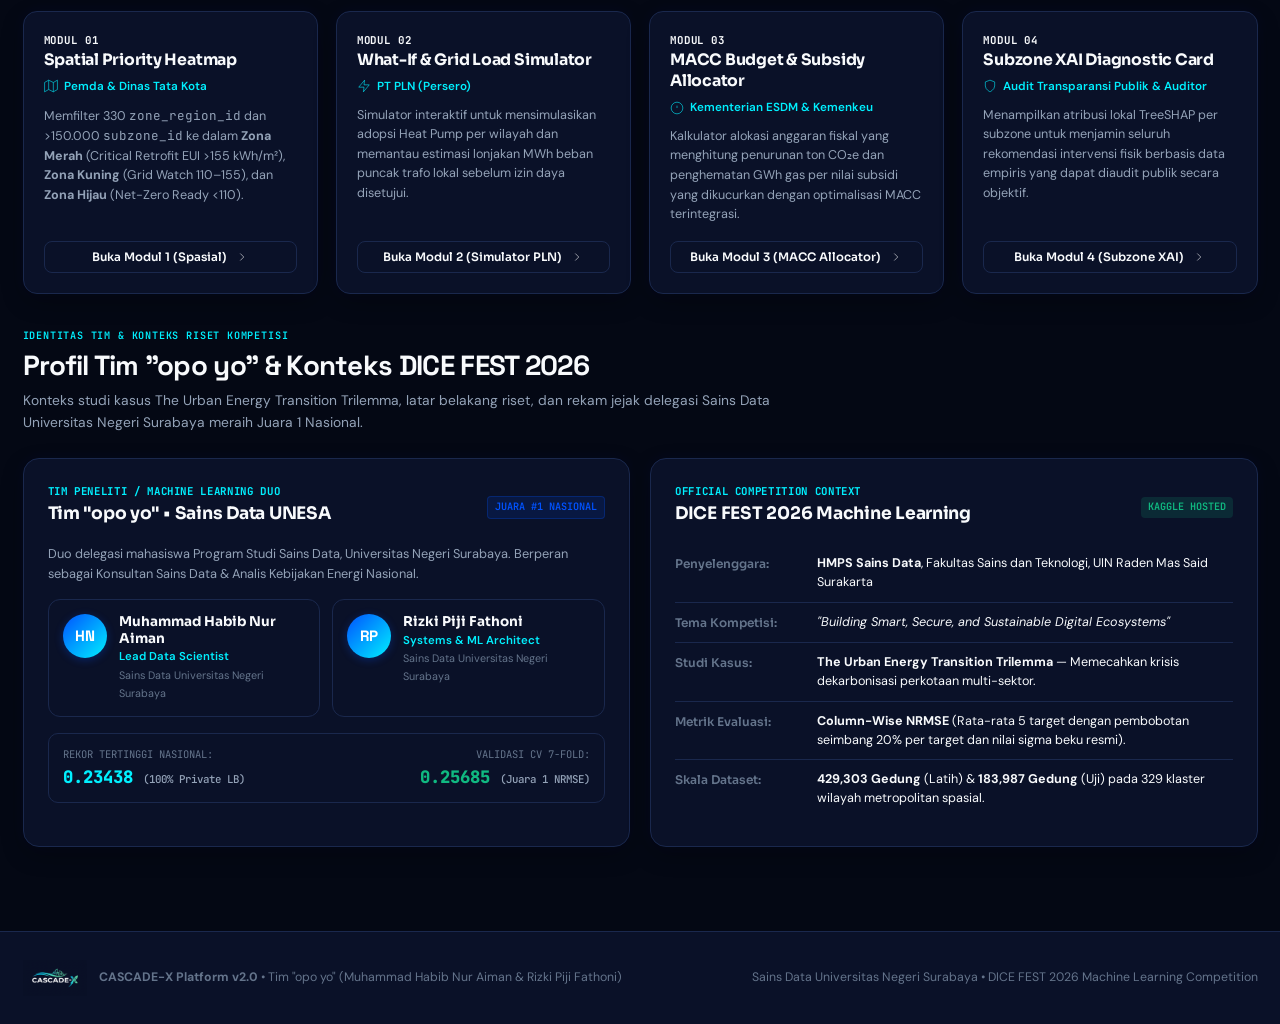
==== commit 93fa5db6: "feat: implement 4 operational policy modules (Slide 10) into web dashboard" ====
--- a/index.html
+++ b/index.html
@@ -282,6 +282,87 @@
     </div>
 
     <!-- ==========================================================================
+         PETA KOMANDO KEBIJAKAN // 4 MODUL OPERASIONAL CASCADE-X (SLIDE 10)
+         ========================================================================== -->
+    <div class="section-header-block" style="margin-top:28px">
+      <div class="section-pill">SLIDE 10 // PETA KOMANDO KEBIJAKAN</div>
+      <h2 class="section-title">4 Modul Operasional Kebijakan Publik CASCADE-X</h2>
+      <p class="section-desc">
+        Mengonversi output komputasi 3-Stage Cascaded Stacking menjadi peta komando kebijakan yang dapat langsung dieksekusi oleh Pemda, PT PLN (Persero), dan Kementerian ESDM.
+      </p>
+    </div>
+
+    <div class="command-modules-grid">
+      <!-- MODUL 1 -->
+      <div class="command-module-card module-1">
+        <div class="command-module-num">MODUL 01</div>
+        <h3 class="command-module-title">Spatial Priority Heatmap</h3>
+        <div class="command-module-stakeholder">
+          <svg viewBox="0 0 24 24" fill="none" stroke="currentColor" width="14" height="14"><polygon points="1 6 1 22 8 18 16 22 23 18 23 2 16 6 8 2 1 6"></polygon><line x1="8" y1="2" x2="8" y2="18"></line><line x1="16" y1="6" x2="16" y2="22"></line></svg>
+          Pemda &amp; Dinas Tata Kota
+        </div>
+        <p class="command-module-desc">
+          Memfilter 330 <code>zone_region_id</code> dan &gt;150.000 <code>subzone_id</code> ke dalam <strong>Zona Merah</strong> (Critical Retrofit EUI &gt;155 kWh/m²), <strong>Zona Kuning</strong> (Grid Watch 110–155), dan <strong>Zona Hijau</strong> (Net-Zero Ready &lt;110).
+        </p>
+        <button type="button" class="btn-command-action" onclick="nav('eda'); if(window.filterSpatialZones) window.filterSpatialZones('red', document.querySelector('.spatial-filter-btn.filter-red'));">
+          <span>Buka Modul 1 (Spasial)</span>
+          <svg viewBox="0 0 24 24" fill="none" stroke="currentColor" width="14" height="14"><polyline points="9 18 15 12 9 6"></polyline></svg>
+        </button>
+      </div>
+
+      <!-- MODUL 2 -->
+      <div class="command-module-card module-2">
+        <div class="command-module-num">MODUL 02</div>
+        <h3 class="command-module-title">What-If &amp; Grid Load Simulator</h3>
+        <div class="command-module-stakeholder">
+          <svg viewBox="0 0 24 24" fill="none" stroke="currentColor" width="14" height="14"><polygon points="13 2 3 14 12 14 11 22 21 10 12 10 13 2"></polygon></svg>
+          PT PLN (Persero)
+        </div>
+        <p class="command-module-desc">
+          Simulator interaktif untuk mensimulasikan adopsi Heat Pump per wilayah dan memantau estimasi lonjakan MWh beban puncak trafo lokal sebelum izin daya disetujui.
+        </p>
+        <button type="button" class="btn-command-action" onclick="nav('simulator');">
+          <span>Buka Modul 2 (Simulator PLN)</span>
+          <svg viewBox="0 0 24 24" fill="none" stroke="currentColor" width="14" height="14"><polyline points="9 18 15 12 9 6"></polyline></svg>
+        </button>
+      </div>
+
+      <!-- MODUL 3 -->
+      <div class="command-module-card module-3">
+        <div class="command-module-num">MODUL 03</div>
+        <h3 class="command-module-title">MACC Budget &amp; Subsidy Allocator</h3>
+        <div class="command-module-stakeholder">
+          <svg viewBox="0 0 24 24" fill="none" stroke="currentColor" width="14" height="14"><circle cx="12" cy="12" r="10"></circle><line x1="12" y1="8" x2="12" y2="12"></line><line x1="12" y1="16" x2="12.01" y2="16"></line></svg>
+          Kementerian ESDM &amp; Kemenkeu
+        </div>
+        <p class="command-module-desc">
+          Kalkulator alokasi anggaran fiskal yang menghitung penurunan ton CO₂e dan penghematan GWh gas per nilai subsidi yang dikucurkan dengan optimalisasi MACC terintegrasi.
+        </p>
+        <button type="button" class="btn-command-action" onclick="nav('policy'); document.getElementById('module3-allocator')?.scrollIntoView({behavior:'smooth'});">
+          <span>Buka Modul 3 (MACC Allocator)</span>
+          <svg viewBox="0 0 24 24" fill="none" stroke="currentColor" width="14" height="14"><polyline points="9 18 15 12 9 6"></polyline></svg>
+        </button>
+      </div>
+
+      <!-- MODUL 4 -->
+      <div class="command-module-card module-4">
+        <div class="command-module-num">MODUL 04</div>
+        <h3 class="command-module-title">Subzone XAI Diagnostic Card</h3>
+        <div class="command-module-stakeholder">
+          <svg viewBox="0 0 24 24" fill="none" stroke="currentColor" width="14" height="14"><path d="M12 22s8-4 8-10V5l-8-3-8 3v7c0 6 8 10 8 10z"></path></svg>
+          Audit Transparansi Publik &amp; Auditor
+        </div>
+        <p class="command-module-desc">
+          Menampilkan atribusi lokal TreeSHAP per subzone untuk menjamin seluruh rekomendasi intervensi fisik berbasis data empiris yang dapat diaudit publik secara objektif.
+        </p>
+        <button type="button" class="btn-command-action" onclick="nav('policy'); document.getElementById('module4-subzone-xai')?.scrollIntoView({behavior:'smooth'});">
+          <span>Buka Modul 4 (Subzone XAI)</span>
+          <svg viewBox="0 0 24 24" fill="none" stroke="currentColor" width="14" height="14"><polyline points="9 18 15 12 9 6"></polyline></svg>
+        </button>
+      </div>
+    </div>
+
+    <!-- ==========================================================================
          PROFIL TIM & KONTEKS KOMPETISI DICE FEST 2026
          ========================================================================== -->
     <div class="section-header-block" style="margin-top:28px">
@@ -387,19 +468,36 @@
       </p>
     </div>
 
-    <!-- PENJELAJAH SPASIAL 329 KLASTER (FULL 330 OPTIONS, NO CRASH) -->
+    <!-- PENJELAJAH SPASIAL 329 KLASTER (MODUL 1 // PEMDA & DINAS TATA KOTA) -->
     <div class="card-panel">
       <div style="display:flex;justify-content:space-between;align-items:center;margin-bottom:12px;flex-wrap:wrap;gap:10px">
         <div>
-          <h3 class="card-title">Penjelajah Spasial 329 Klaster Wilayah Metropolitan</h3>
-          <p class="card-subtitle">Pilih wilayah metropolitan untuk menganalisis karakteristik tipologi energi lokal secara instan:</p>
+          <span class="badge-tag tag-champion" style="margin-bottom:6px;display:inline-block">MODUL 1 // PEMDA &amp; DINAS TATA KOTA</span>
+          <h3 class="card-title">Spatial Priority Heatmap &amp; Cluster Audit (329 Klaster)</h3>
+          <p class="card-subtitle">Filter 329 klaster metropolitan dan &gt;150.000 subzone ke dalam zona prioritas dekarbonisasi:</p>
         </div>
         <span class="badge-tag tag-safe">SPATIAL RELATIVITY</span>
+      </div>
+
+      <!-- FILTER CHIPS (SLIDE 10) -->
+      <div class="spatial-filter-bar">
+        <button type="button" class="spatial-filter-btn active" data-filter="all" onclick="filterSpatialZones('all', this)">
+          <span>Semua Klaster (329)</span>
+        </button>
+        <button type="button" class="spatial-filter-btn filter-red" data-filter="red" onclick="filterSpatialZones('red', this)">
+          <span>🔴 Zona Merah: Critical Retrofit (EUI &gt;155 kWh/m²)</span>
+        </button>
+        <button type="button" class="spatial-filter-btn filter-yellow" data-filter="yellow" onclick="filterSpatialZones('yellow', this)">
+          <span>🟡 Zona Kuning: Grid Watch (110–155 kWh/m²)</span>
+        </button>
+        <button type="button" class="spatial-filter-btn filter-green" data-filter="green" onclick="filterSpatialZones('green', this)">
+          <span>🟢 Zona Hijau: Net-Zero Ready (&lt;110 kWh/m²)</span>
+        </button>
       </div>
 
       <div style="max-width:680px;margin-bottom:18px">
         <label for="zone-region-select" style="font-family:'Sora';font-size:0.8rem;font-weight:600;color:var(--brand-cyan);display:block;margin-bottom:6px">
-          PILIH KLASTER METROPOLITAN (329 ZONA):
+          PILIH KLASTER METROPOLITAN DALAM ZONA TERFILTER:
         </label>
         <select id="zone-region-select" class="sim-select"></select>
       </div>
@@ -411,6 +509,19 @@
         <div class="metric-card"><div class="metric-card-lbl">INTENSITAS EUI RATA-RATA</div><div id="zone-det-eui" class="metric-card-val">-</div></div>
         <div class="metric-card"><div class="metric-card-lbl">ADOPSI HEAT PUMP</div><div id="zone-det-hp" class="metric-card-val text-safe">-</div></div>
         <div class="metric-card"><div class="metric-card-lbl">GEDUNG HIJAU RATIO</div><div id="zone-det-clean" class="metric-card-val">-</div></div>
+      </div>
+
+      <!-- DYNAMIC ACTION BOX PEMDA & DINAS TATA KOTA -->
+      <div id="zone-action-box" class="zone-priority-action-box">
+        <span id="zone-action-badge" class="zone-priority-badge badge-red-zone">ZONA MERAH // CRITICAL RETROFIT</span>
+        <div>
+          <div id="zone-action-title" style="font-family:'Sora';font-weight:700;font-size:0.88rem;color:var(--text-primary);margin-bottom:3px">
+            Mandat Retrofit Insulasi Selubung &amp; Penggantian Kaca Ganda
+          </div>
+          <div id="zone-action-desc" style="font-size:0.82rem;color:var(--text-secondary);line-height:1.5">
+            Wilayah ini memiliki intensitas energi gas rata-rata di atas 155 kWh/m². Kebijakan Pemda wajib memprioritaskan audit energi gedung komersial dan skema subsidi insulasi dinding sebelum izin instalasi pipa gas baru diterbitkan.
+          </div>
+        </div>
       </div>
     </div>
 
@@ -819,6 +930,55 @@
       </div>
     </div>
 
+    <!-- ==========================================================================
+         MODUL 4 — SUBZONE XAI DIAGNOSTIC CARD (AUDIT TRANSPARANSI PUBLIK)
+         ========================================================================== -->
+    <div id="module4-subzone-xai" class="card-panel">
+      <div style="display:flex;justify-content:space-between;align-items:center;margin-bottom:12px;flex-wrap:wrap;gap:10px">
+        <div>
+          <span class="badge-tag tag-champion" style="margin-bottom:6px;display:inline-block">MODUL 4 // AUDIT TRANSPARANSI PUBLIK</span>
+          <h3 class="card-title">Subzone XAI Diagnostic Card (Dekomposisi Lokal TreeSHAP)</h3>
+          <p class="card-subtitle">Audit atribusi kausalitas fisika lokal untuk menjamin akuntabilitas rekomendasi publik:</p>
+        </div>
+        <span class="badge-tag tag-safe">100% AUDIT COMPLIANT</span>
+      </div>
+
+      <div class="xai-diag-card">
+        <div class="xai-diag-header">
+          <div>
+            <label for="subzone-xai-select" style="font-family:'Sora';font-size:0.78rem;font-weight:700;color:var(--brand-cyan);display:block;margin-bottom:4px">
+              PILIH SUBZONE SPASIAL SAMPEL AUDIT:
+            </label>
+            <select id="subzone-xai-select" class="sim-select" style="min-width:320px" onchange="renderSubzoneShap(this.value)">
+              <option value="SUB_001_DENSE">Subzone #10421 — Pusat Kota Padat (Gas Mains Terkoneksi)</option>
+              <option value="SUB_042_HERITAGE">Subzone #28914 — Kawasan Heritage Pra-1919 (Dinding Bata Pejal)</option>
+              <option value="SUB_108_SUBURBAN">Subzone #67102 — Permukiman Suburban Baru (Pasca-1999)</option>
+              <option value="SUB_254_OFFGRID">Subzone #89201 — Wilayah Semi-Urban Tanpa Pipa Gas</option>
+            </select>
+          </div>
+          <div style="text-align:right">
+            <div style="font-family:var(--font-mono);font-size:0.7rem;color:var(--text-muted)">HASIL PREDIKSI ADOPSI HEAT PUMP:</div>
+            <div id="subzone-pred-hp" style="font-family:var(--font-mono);font-size:1.4rem;font-weight:800;color:var(--color-safe)">3.8%</div>
+            <div id="subzone-compliance-tag" class="badge-tag tag-safe" style="font-size:0.7rem;margin-top:2px">Fisika Sesuai Kausalitas</div>
+          </div>
+        </div>
+
+        <div style="font-family:var(--font-subheading);font-size:0.8rem;font-weight:700;color:var(--text-muted);margin-bottom:10px;text-transform:uppercase">
+          DEKOMPOSISI KONTRIBUSI MARGINAL FITUR LOKAL (TREESHAP VALUES):
+        </div>
+
+        <div id="subzone-shap-list" class="shap-waterfall-list">
+          <!-- Dynamically populated waterfall items -->
+        </div>
+
+        <div style="margin-top:14px;padding:10px 14px;background:var(--bg-surface);border-radius:8px;border:1px solid var(--border-subtle);font-size:0.78rem;color:var(--text-secondary);display:flex;justify-content:space-between;align-items:center;flex-wrap:wrap;gap:8px">
+          <span><strong>Baseline Global (E[f(x)]):</strong> 5.38%</span>
+          <span style="color:var(--brand-cyan)">• Verifikasi Kausalitas Fisika: <strong>LOLOS AUDIT TRANSPARANSI</strong></span>
+          <span style="color:var(--text-muted)">Algoritma TreeSHAP Exact Multi-Output</span>
+        </div>
+      </div>
+    </div>
+
     <!-- CHART 10: MACC CURVE -->
     <div class="card-panel">
       <div class="card-panel-header">
@@ -868,6 +1028,75 @@
       </div>
     </div>
 
+    <!-- ==========================================================================
+         MODUL 3 — MACC BUDGET & SUBSIDY ALLOCATOR (KEMENTERIAN ESDM & KEMENKEU)
+         ========================================================================== -->
+    <div id="module3-allocator" class="card-panel">
+      <div style="display:flex;justify-content:space-between;align-items:center;margin-bottom:12px;flex-wrap:wrap;gap:10px">
+        <div>
+          <span class="badge-tag tag-champion" style="margin-bottom:6px;display:inline-block">MODUL 3 // KEMENTERIAN ESDM &amp; KEMENKEU</span>
+          <h3 class="card-title">MACC Budget &amp; Subsidy Allocator (Kalkulator Alokasi Anggaran Dekarbonisasi)</h3>
+          <p class="card-subtitle">Simulasikan dampak alokasi subsidi fiskal terhadap penurunan emisi CO₂e dan penghematan gas fosil perkotaan:</p>
+        </div>
+        <span class="badge-tag tag-safe">FISCAL OPTIMIZATION</span>
+      </div>
+
+      <div class="allocator-grid">
+        <!-- BUDGET INPUT PANEL -->
+        <div class="budget-input-panel">
+          <div class="budget-slider-head">
+            <span style="color:var(--text-primary)">NILAI ALOKASI SUBSIDI FISKAL:</span>
+            <span id="budget-amount-display" class="budget-amount-display">Rp 50 Miliar</span>
+          </div>
+          <input type="range" id="macc-budget-slider" class="sim-range-slider" min="5" max="500" step="5" value="50" oninput="calculateMaccBudget()">
+          <div style="display:flex;justify-content:space-between;font-family:var(--font-mono);font-size:0.72rem;color:var(--text-muted);margin-top:6px">
+            <span>Rp 5 Miliar (Pilot Subzone)</span>
+            <span>Rp 250 Miliar (Tingkat Kota)</span>
+            <span>Rp 500 Miliar (Nasional)</span>
+          </div>
+
+          <div style="margin-top:16px;padding:12px;background:var(--bg-surface);border-radius:8px;border:1px solid var(--border-subtle);font-size:0.8rem;color:var(--text-secondary);line-height:1.55">
+            <strong style="color:var(--brand-cyan)">Prinsip Optimalisasi MACC:</strong> Algoritma memprioritaskan alokasi dana ke intervensi dengan biaya per ton CO₂e terendah terlebih dahulu (insulasi dinding pejal &minus;25 EUR/tCO₂e), kemudian ekspansi pompa kalor (+15.4 EUR), dan retrofit kaca ganda (+45.2 EUR).
+          </div>
+        </div>
+
+        <!-- BUDGET RESULTS PANEL -->
+        <div class="budget-results-panel">
+          <div class="alloc-metrics-row">
+            <div class="alloc-metric-card">
+              <div class="alloc-metric-lbl">TOTAL EMISI TERHINDAR</div>
+              <div id="alloc-co2-val" class="alloc-metric-val text-safe">124.5 kt CO₂e/th</div>
+              <div style="font-size:0.75rem;color:var(--text-secondary);margin-top:2px">Reduksi gas rumah kaca</div>
+            </div>
+
+            <div class="alloc-metric-card">
+              <div class="alloc-metric-lbl">PENGHEMATAN GAS FOSIL</div>
+              <div id="alloc-gas-val" class="alloc-metric-val text-warning">738.2 GWh/th</div>
+              <div style="font-size:0.75rem;color:var(--text-secondary);margin-top:2px">Substitusi energi bersih</div>
+            </div>
+          </div>
+
+          <!-- BREAKDOWN BAR -->
+          <div class="alloc-breakdown-bar">
+            <div style="display:flex;justify-content:space-between;align-items:center;font-family:var(--font-subheading);font-size:0.8rem;font-weight:600">
+              <span style="color:var(--text-primary)">PROPORSI ALOKASI PROGRAM OPTIMAL:</span>
+              <span id="alloc-roi-val" style="font-family:var(--font-mono);color:var(--brand-cyan)">ROI 2.49 kt CO₂e / Miliar</span>
+            </div>
+            <div class="alloc-bar-track">
+              <div id="bar-insulation" class="alloc-seg insulation" style="width:52%" title="Insulasi Dinding Pejal (52%)"></div>
+              <div id="bar-heatpump" class="alloc-seg heatpump" style="width:34%" title="Elektrifikasi Heat Pump (34%)"></div>
+              <div id="bar-glazing" class="alloc-seg glazing" style="width:14%" title="Kaca Ganda (14%)"></div>
+            </div>
+            <div style="display:flex;gap:14px;flex-wrap:wrap;font-size:0.74rem;color:var(--text-secondary);margin-top:4px">
+              <span style="display:inline-flex;align-items:center;gap:5px"><span style="width:8px;height:8px;border-radius:2px;background:var(--color-safe)"></span> Insulasi Dinding (52%)</span>
+              <span style="display:inline-flex;align-items:center;gap:5px"><span style="width:8px;height:8px;border-radius:2px;background:var(--brand-cyan)"></span> Heat Pump (34%)</span>
+              <span style="display:inline-flex;align-items:center;gap:5px"><span style="width:8px;height:8px;border-radius:2px;background:#A855F7"></span> Kaca Ganda (14%)</span>
+            </div>
+          </div>
+        </div>
+      </div>
+    </div>
+
     <!-- ROADMAP 10 TAHUN -->
     <div class="section-header-block">
       <div class="section-pill">ROADMAP NASIONAL 2026–2035</div>
@@ -902,13 +1131,13 @@
     </div>
   </section>
 
-  <!-- ==================== PAGE 5: SIMULATOR ==================== -->
+  <!-- ==================== PAGE 5: SIMULATOR (MODUL 2) ==================== -->
   <section id="page-simulator" class="page-view">
     <div class="section-header-block">
-      <div class="section-pill">BAB 4 // THE WHAT-IF POLICY ENGINE</div>
-      <h2 class="section-title">Simulator Kebijakan &amp; Prediksi Interaktif (The What-If Engine)</h2>
+      <div class="section-pill">MODUL 2 // PT PLN (PERSERO) GRID LOAD ENGINE</div>
+      <h2 class="section-title">Interactive What-If &amp; Grid Load Simulator (PT PLN Persero)</h2>
       <p class="section-desc">
-        Uji skenario intervensi geometri gedung, era konstruksi, bauran pemanas, dan kondisi iklim ekstrem secara instan dengan verifikasi konsistensi hukum termodinamika murni.
+        Uji skenario intervensi geometri gedung, era konstruksi, bauran pemanas, dan adopsi Heat Pump secara instan dengan verifikasi beban puncak trafo lokal dan kepatuhan termodinamika.
       </p>
     </div>
 
@@ -1050,6 +1279,30 @@
           <div class="metric-card-sub">Rasio kepatuhan lingkungan</div>
         </div>
 
+        <!-- MODUL 2: PLN GRID SHOCK TELEMETRY BOX (PT PLN PERSERO) -->
+        <div id="pln-grid-box" class="pln-grid-box">
+          <div class="pln-grid-header">
+            <div class="pln-grid-title">
+              <svg viewBox="0 0 24 24" fill="none" stroke="currentColor" width="16" height="16"><polygon points="13 2 3 14 12 14 11 22 21 10 12 10 13 2"></polygon></svg>
+              <span>TELEMETRI BEBAN TRAFO LOKAL // PT PLN (PERSERO)</span>
+            </div>
+            <span id="pln-grid-badge" class="badge-tag tag-safe">BEBAN NORMAL</span>
+          </div>
+          <div style="display:flex;align-items:baseline;justify-content:space-between;flex-wrap:wrap;gap:8px">
+            <div>
+              <div style="font-family:var(--font-mono);font-size:0.7rem;color:var(--text-muted)">ESTIMASI LONJAKAN BEBAN TRAFO LOKAL:</div>
+              <div id="pln-grid-val" class="pln-grid-val text-cyan">+0.0 MWh / tahun (+0.0%)</div>
+            </div>
+            <div style="text-align:right">
+              <div style="font-family:var(--font-mono);font-size:0.7rem;color:var(--text-muted)">STATUS IZIN TAMBAH DAYA:</div>
+              <div id="pln-grid-status" style="font-family:var(--font-mono);font-weight:700;font-size:0.88rem;color:var(--color-safe)">DISETUJUI</div>
+            </div>
+          </div>
+          <div id="pln-grid-recommendation" class="pln-grid-recommendation">
+            Beban listrik masih berada dalam kapasitas termal gardu distribusi lokal PLN. Penambahan pompa kalor aman tanpa perlu perkuatan kabel induk.
+          </div>
+        </div>
+
         <!-- THERMODYNAMIC VERIFICATION BOX -->
         <div style="display:flex;align-items:center;gap:12px;padding:12px 16px;border-radius:10px;background:rgba(16, 185, 129, 0.08);border:1px solid rgba(16, 185, 129, 0.25);margin-bottom:14px">
           <svg viewBox="0 0 24 24" fill="none" stroke="#10B981" width="22" height="22" style="flex-shrink:0"><path d="M22 11.08V12a10 10 0 1 1-5.93-9.14"/><polyline points="22 4 12 14.01 9 11.01"/></svg>
--- a/css/style.css
+++ b/css/style.css
@@ -1602,3 +1602,443 @@
   animation: metricCardFlash 0.35s ease-out;
 }
 
+/* ==========================================================================
+   SLIDE 10: 4 OPERATIONAL POLICY MODULES & COMMAND MATRIX
+   ========================================================================== */
+
+/* PETA KOMANDO 4-MODULE GRID (OVERVIEW) */
+.command-modules-grid {
+  display: grid;
+  grid-template-columns: repeat(auto-fit, minmax(280px, 1fr));
+  gap: 18px;
+  margin-top: 16px;
+  margin-bottom: 24px;
+}
+
+.command-module-card {
+  background: var(--bg-surface);
+  border: 1px solid var(--border-subtle);
+  border-radius: 14px;
+  padding: 20px;
+  box-shadow: var(--card-shadow);
+  transition: all 0.25s ease;
+  display: flex;
+  flex-direction: column;
+  justify-content: space-between;
+  position: relative;
+  overflow: hidden;
+}
+
+.command-module-card:hover {
+  border-color: var(--border-accent);
+  transform: translateY(-3px);
+  box-shadow: var(--card-shadow-hover);
+}
+
+.command-module-card::before {
+  content: '';
+  position: absolute;
+  top: 0; left: 0; bottom: 0;
+  width: 4px;
+}
+
+.command-module-card.mod-1::before { background: #EF4444; }
+.command-module-card.mod-2::before { background: var(--brand-cyan); }
+.command-module-card.mod-3::before { background: var(--color-safe); }
+.command-module-card.mod-4::before { background: #F59E0B; }
+
+.command-module-header {
+  display: flex;
+  align-items: flex-start;
+  justify-content: space-between;
+  margin-bottom: 12px;
+  gap: 8px;
+}
+
+.command-module-num {
+  font-family: var(--font-mono);
+  font-size: 0.72rem;
+  font-weight: 700;
+  letter-spacing: 0.08em;
+  text-transform: uppercase;
+}
+
+.command-module-title {
+  font-family: var(--font-subheading);
+  font-size: 1.05rem;
+  font-weight: 700;
+  color: var(--text-primary);
+  margin-bottom: 6px;
+  line-height: 1.35;
+}
+
+.command-module-stakeholder {
+  font-size: 0.78rem;
+  font-weight: 600;
+  color: var(--brand-cyan);
+  margin-bottom: 10px;
+  display: flex;
+  align-items: center;
+  gap: 6px;
+}
+
+.command-module-desc {
+  font-size: 0.84rem;
+  color: var(--text-secondary);
+  line-height: 1.55;
+  margin-bottom: 16px;
+  flex-grow: 1;
+}
+
+.btn-command-action {
+  padding: 8px 14px;
+  border-radius: 8px;
+  background: var(--bg-surface-2);
+  border: 1px solid var(--border-subtle);
+  color: var(--text-primary);
+  font-family: var(--font-subheading);
+  font-size: 0.78rem;
+  font-weight: 600;
+  cursor: pointer;
+  display: inline-flex;
+  align-items: center;
+  justify-content: center;
+  gap: 8px;
+  transition: all 0.2s ease;
+  width: 100%;
+}
+
+.btn-command-action:hover {
+  background: var(--brand-cyan);
+  color: #030712;
+  border-color: var(--brand-cyan);
+}
+
+/* MODUL 1: SPATIAL PRIORITY FILTER BAR */
+.spatial-filter-bar {
+  display: flex;
+  align-items: center;
+  gap: 8px;
+  margin-bottom: 16px;
+  flex-wrap: wrap;
+}
+
+.spatial-filter-btn {
+  padding: 6px 13px;
+  background: var(--bg-surface-2);
+  border: 1px solid var(--border-subtle);
+  border-radius: 8px;
+  color: var(--text-secondary);
+  font-family: var(--font-subheading);
+  font-size: 0.76rem;
+  font-weight: 600;
+  cursor: pointer;
+  display: inline-flex;
+  align-items: center;
+  gap: 6px;
+  transition: all 0.2s ease;
+}
+
+.spatial-filter-btn:hover {
+  color: var(--text-primary);
+  border-color: var(--border-accent);
+}
+
+.spatial-filter-btn.active {
+  background: rgba(0, 210, 255, 0.12);
+  color: var(--brand-cyan);
+  border-color: rgba(0, 210, 255, 0.5);
+  box-shadow: 0 0 10px rgba(0, 210, 255, 0.15);
+}
+
+.spatial-filter-btn.filter-red.active {
+  background: rgba(239, 68, 68, 0.15);
+  color: #F87171;
+  border-color: rgba(239, 68, 68, 0.5);
+}
+
+.spatial-filter-btn.filter-yellow.active {
+  background: rgba(245, 158, 11, 0.15);
+  color: #FBBF24;
+  border-color: rgba(245, 158, 11, 0.5);
+}
+
+.spatial-filter-btn.filter-green.active {
+  background: rgba(16, 185, 129, 0.15);
+  color: #34D399;
+  border-color: rgba(16, 185, 129, 0.5);
+}
+
+.zone-priority-action-box {
+  margin-top: 16px;
+  padding: 14px 18px;
+  border-radius: 10px;
+  background: var(--bg-surface-2);
+  border: 1px solid var(--border-subtle);
+  display: flex;
+  align-items: flex-start;
+  gap: 14px;
+}
+
+.zone-priority-badge {
+  padding: 4px 10px;
+  border-radius: 6px;
+  font-family: var(--font-mono);
+  font-size: 0.74rem;
+  font-weight: 700;
+  letter-spacing: 0.04em;
+  flex-shrink: 0;
+  display: inline-flex;
+  align-items: center;
+  gap: 5px;
+}
+
+.badge-red-zone {
+  background: rgba(239, 68, 68, 0.18);
+  color: #F87171;
+  border: 1px solid rgba(239, 68, 68, 0.4);
+}
+
+.badge-yellow-zone {
+  background: rgba(245, 158, 11, 0.18);
+  color: #FBBF24;
+  border: 1px solid rgba(245, 158, 11, 0.4);
+}
+
+.badge-green-zone {
+  background: rgba(16, 185, 129, 0.18);
+  color: #34D399;
+  border: 1px solid rgba(16, 185, 129, 0.4);
+}
+
+/* MODUL 2: PLN GRID SHOCK TELEMETRY */
+.pln-grid-box {
+  background: rgba(0, 82, 255, 0.06);
+  border: 1px solid rgba(0, 210, 255, 0.25);
+  border-radius: 12px;
+  padding: 14px 18px;
+  margin-bottom: 14px;
+  transition: all 0.3s ease;
+}
+
+.pln-grid-box.alert-shock {
+  background: rgba(239, 68, 68, 0.08);
+  border-color: rgba(239, 68, 68, 0.4);
+}
+
+.pln-grid-box.grid-safe {
+  background: rgba(16, 185, 129, 0.08);
+  border-color: rgba(16, 185, 129, 0.35);
+}
+
+.pln-grid-header {
+  display: flex;
+  align-items: center;
+  justify-content: space-between;
+  margin-bottom: 8px;
+  flex-wrap: wrap;
+  gap: 8px;
+}
+
+.pln-grid-title {
+  font-family: var(--font-subheading);
+  font-size: 0.82rem;
+  font-weight: 700;
+  color: var(--brand-cyan);
+  letter-spacing: 0.04em;
+  display: flex;
+  align-items: center;
+  gap: 6px;
+}
+
+.pln-grid-shock.alert-shock .pln-grid-title {
+  color: #F87171;
+}
+
+.pln-grid-shock.grid-safe .pln-grid-title {
+  color: #34D399;
+}
+
+.pln-grid-val {
+  font-family: var(--font-mono);
+  font-size: 1.15rem;
+  font-weight: 800;
+  color: var(--text-primary);
+}
+
+.pln-grid-recommendation {
+  font-size: 0.82rem;
+  line-height: 1.55;
+  color: var(--text-secondary);
+  margin-top: 6px;
+}
+
+/* MODUL 3: MACC BUDGET ALLOCATOR */
+.allocator-grid {
+  display: grid;
+  grid-template-columns: 1fr 1.2fr;
+  gap: 20px;
+  margin-top: 14px;
+}
+
+@media (max-width: 900px) {
+  .allocator-grid {
+    grid-template-columns: 1fr;
+  }
+}
+
+.budget-input-panel {
+  background: var(--bg-surface-2);
+  border: 1px solid var(--border-subtle);
+  border-radius: 12px;
+  padding: 20px;
+}
+
+.budget-slider-head {
+  display: flex;
+  justify-content: space-between;
+  align-items: center;
+  margin-bottom: 8px;
+  font-family: var(--font-subheading);
+  font-size: 0.85rem;
+  font-weight: 600;
+}
+
+.budget-amount-display {
+  font-family: var(--font-mono);
+  font-size: 1.35rem;
+  font-weight: 800;
+  color: var(--color-safe);
+}
+
+.budget-results-panel {
+  display: flex;
+  flex-direction: column;
+  gap: 12px;
+}
+
+.alloc-metrics-row {
+  display: grid;
+  grid-template-columns: 1fr 1fr;
+  gap: 12px;
+}
+
+.alloc-metric-card {
+  background: var(--bg-surface-2);
+  border: 1px solid var(--border-subtle);
+  border-radius: 10px;
+  padding: 14px;
+}
+
+.alloc-metric-lbl {
+  font-family: var(--font-mono);
+  font-size: 0.68rem;
+  color: var(--text-muted);
+  font-weight: 600;
+  text-transform: uppercase;
+}
+
+.alloc-metric-val {
+  font-family: var(--font-mono);
+  font-size: 1.35rem;
+  font-weight: 800;
+  color: var(--brand-cyan);
+  margin-top: 2px;
+}
+
+.alloc-breakdown-bar {
+  background: var(--bg-surface-2);
+  border: 1px solid var(--border-subtle);
+  border-radius: 10px;
+  padding: 14px;
+}
+
+.alloc-bar-track {
+  height: 12px;
+  background: #111827;
+  border-radius: 6px;
+  overflow: hidden;
+  display: flex;
+  margin: 10px 0;
+}
+
+.alloc-seg {
+  height: 100%;
+  transition: width 0.3s ease;
+}
+
+.alloc-seg.insulation { background: var(--color-safe); }
+.alloc-seg.heatpump { background: var(--brand-cyan); }
+.alloc-seg.glazing { background: #A855F7; }
+
+/* MODUL 4: SUBZONE XAI DIAGNOSTIC CARD */
+.xai-diag-card {
+  background: var(--bg-surface-2);
+  border: 1px solid var(--border-subtle);
+  border-radius: 12px;
+  padding: 20px;
+  margin-top: 14px;
+}
+
+.xai-diag-header {
+  display: flex;
+  justify-content: space-between;
+  align-items: center;
+  margin-bottom: 16px;
+  flex-wrap: wrap;
+  gap: 10px;
+}
+
+.shap-waterfall-list {
+  display: flex;
+  flex-direction: column;
+  gap: 10px;
+}
+
+.shap-waterfall-item {
+  display: flex;
+  align-items: center;
+  justify-content: space-between;
+  gap: 14px;
+  padding: 8px 12px;
+  background: var(--bg-surface);
+  border-radius: 8px;
+  border: 1px solid var(--border-subtle);
+  font-size: 0.82rem;
+}
+
+.shap-feat-name {
+  font-family: var(--font-mono);
+  color: var(--text-primary);
+  font-weight: 600;
+  width: 220px;
+  flex-shrink: 0;
+}
+
+.shap-bar-track {
+  flex-grow: 1;
+  height: 8px;
+  background: #111827;
+  border-radius: 4px;
+  overflow: hidden;
+  position: relative;
+}
+
+.shap-bar-fill {
+  height: 100%;
+  border-radius: 4px;
+}
+
+.shap-val-text {
+  font-family: var(--font-mono);
+  font-weight: 700;
+  font-size: 0.82rem;
+  width: 90px;
+  text-align: right;
+  flex-shrink: 0;
+}
+
+.shap-val-pos { color: #EF4444; }
+.shap-val-neg { color: var(--color-safe); }
+
+
